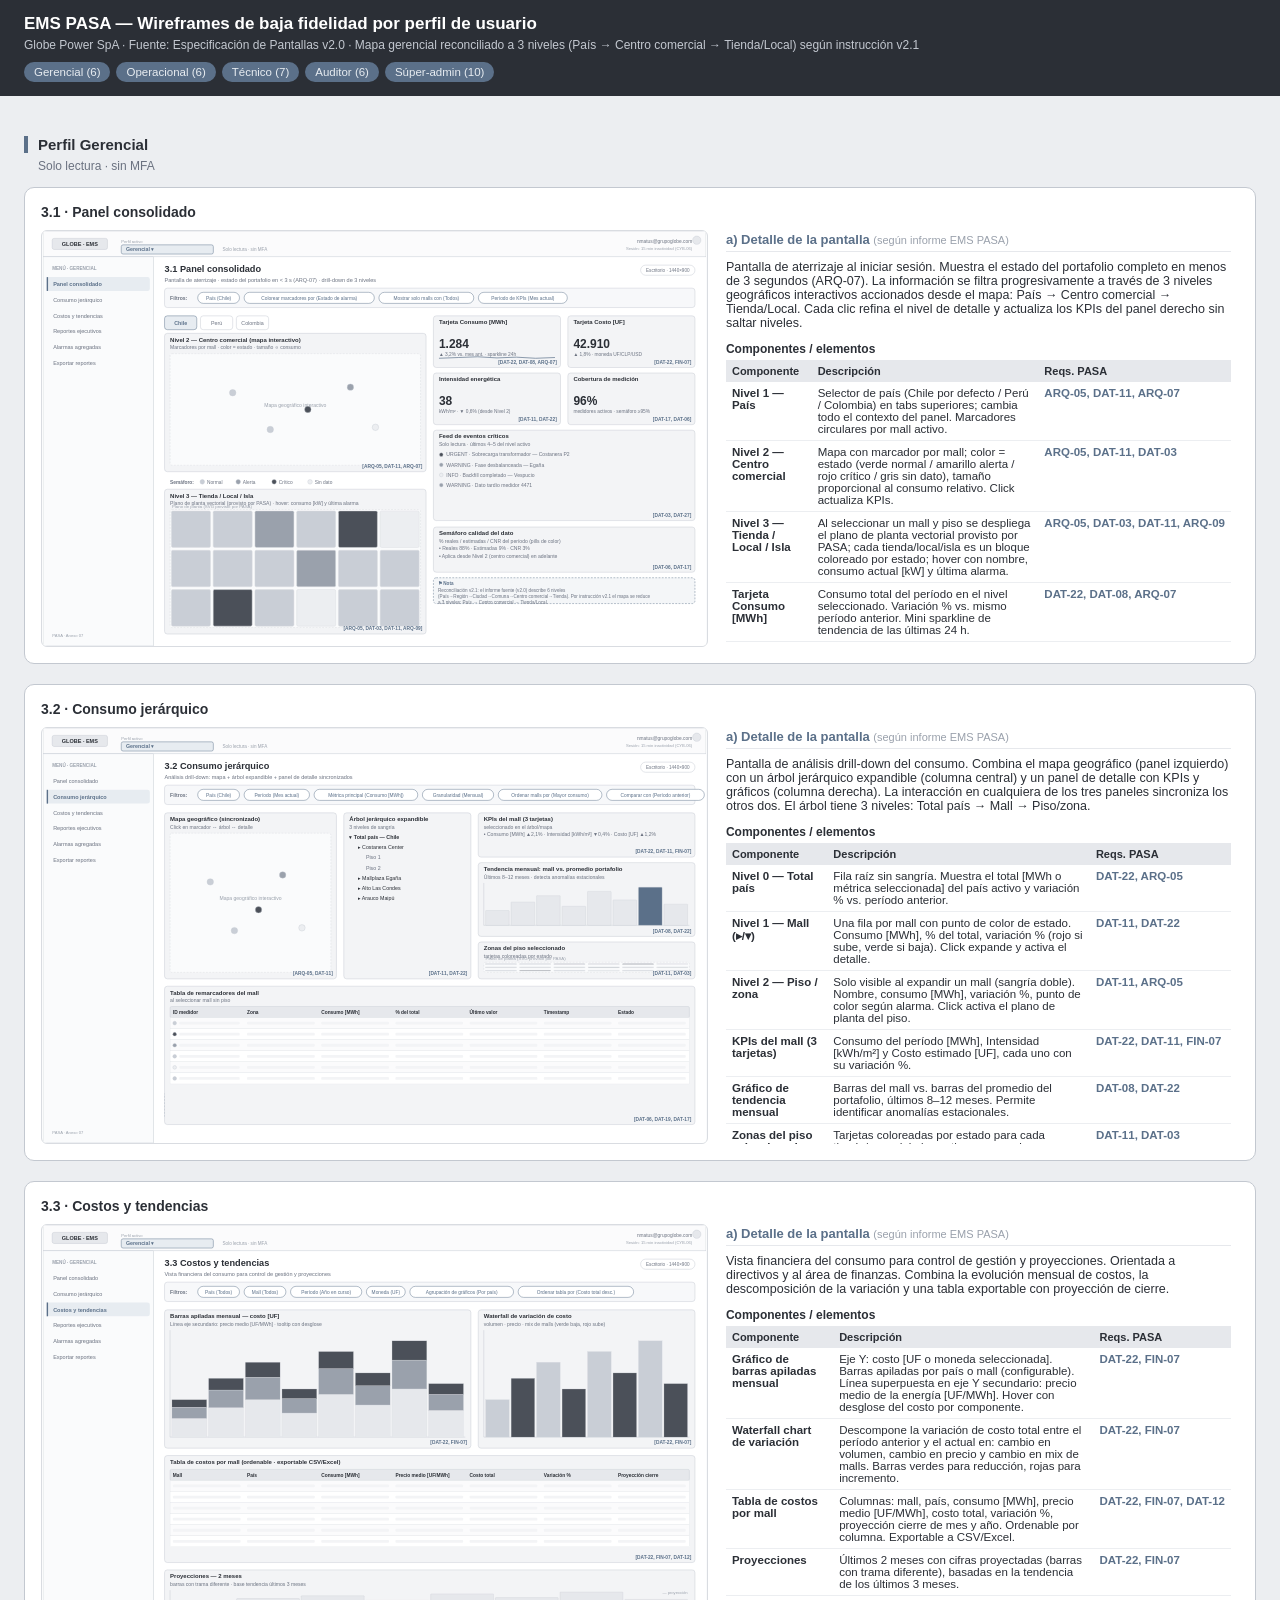
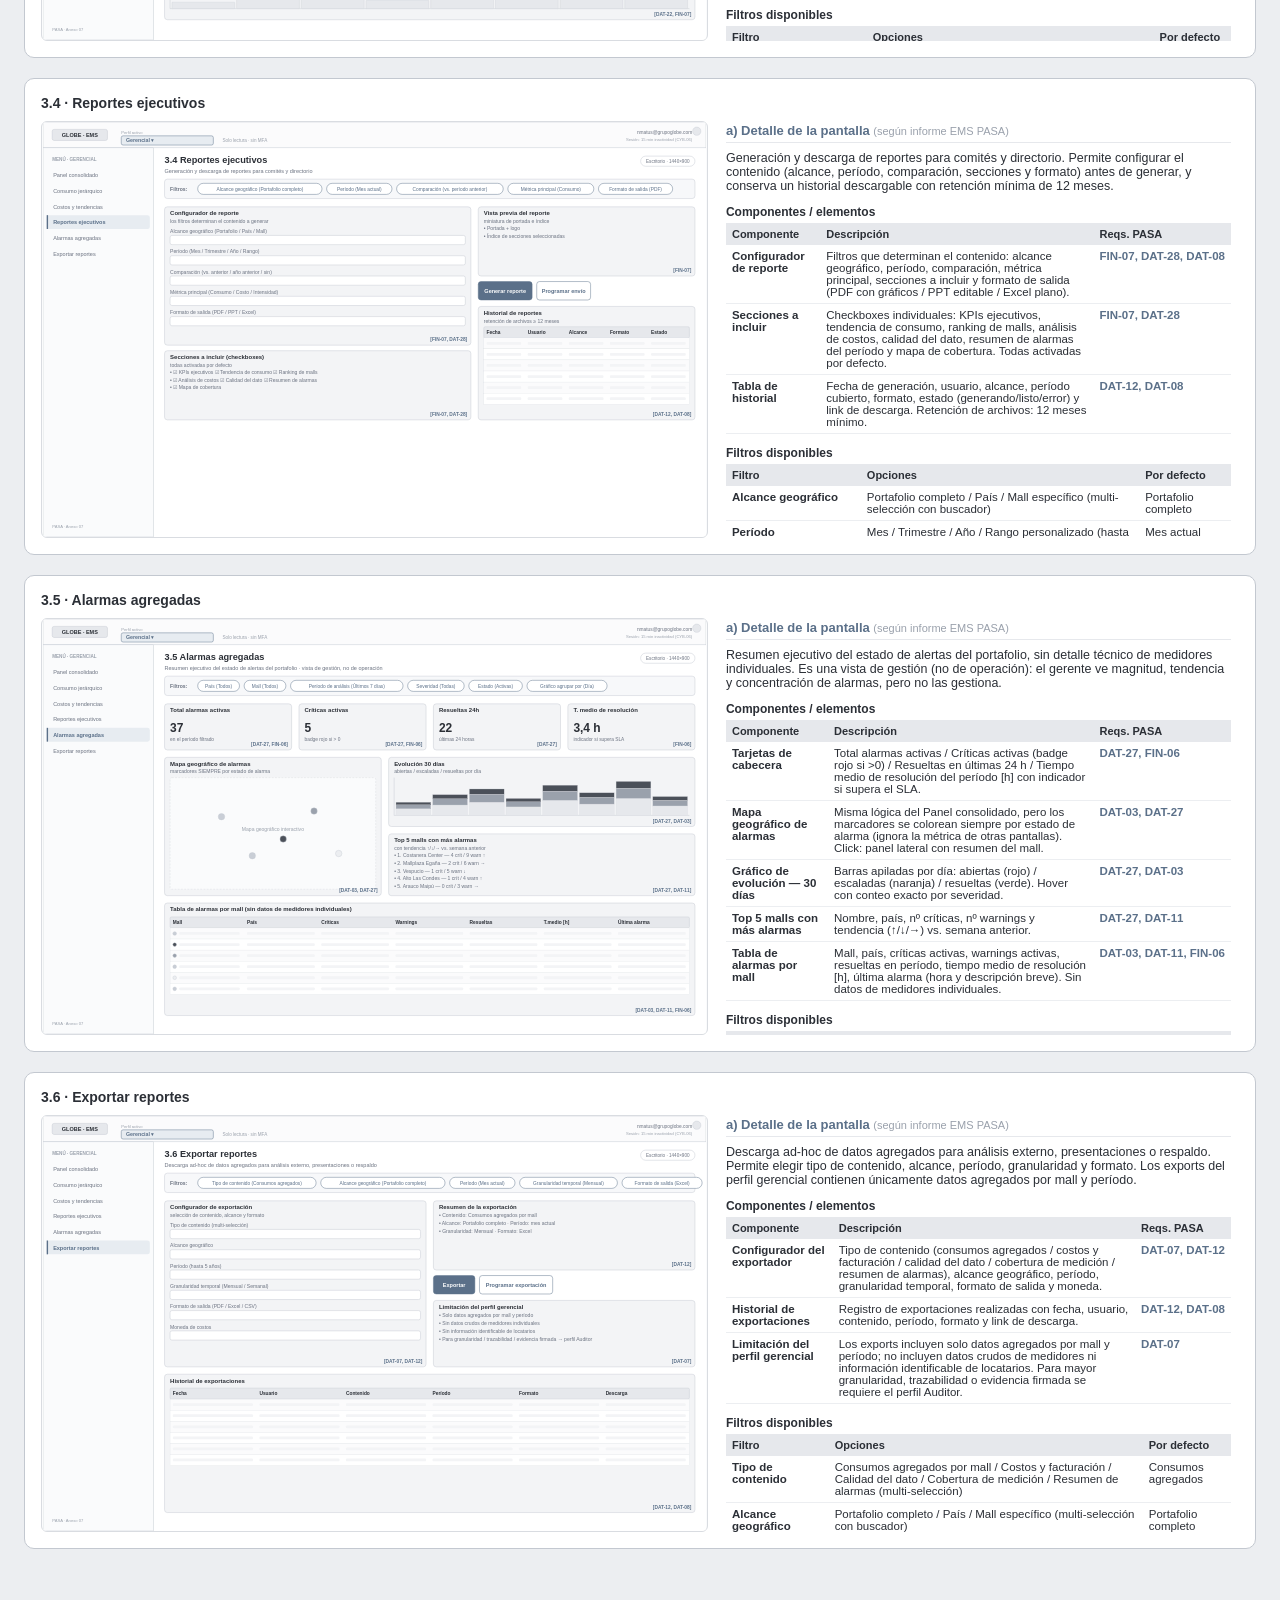
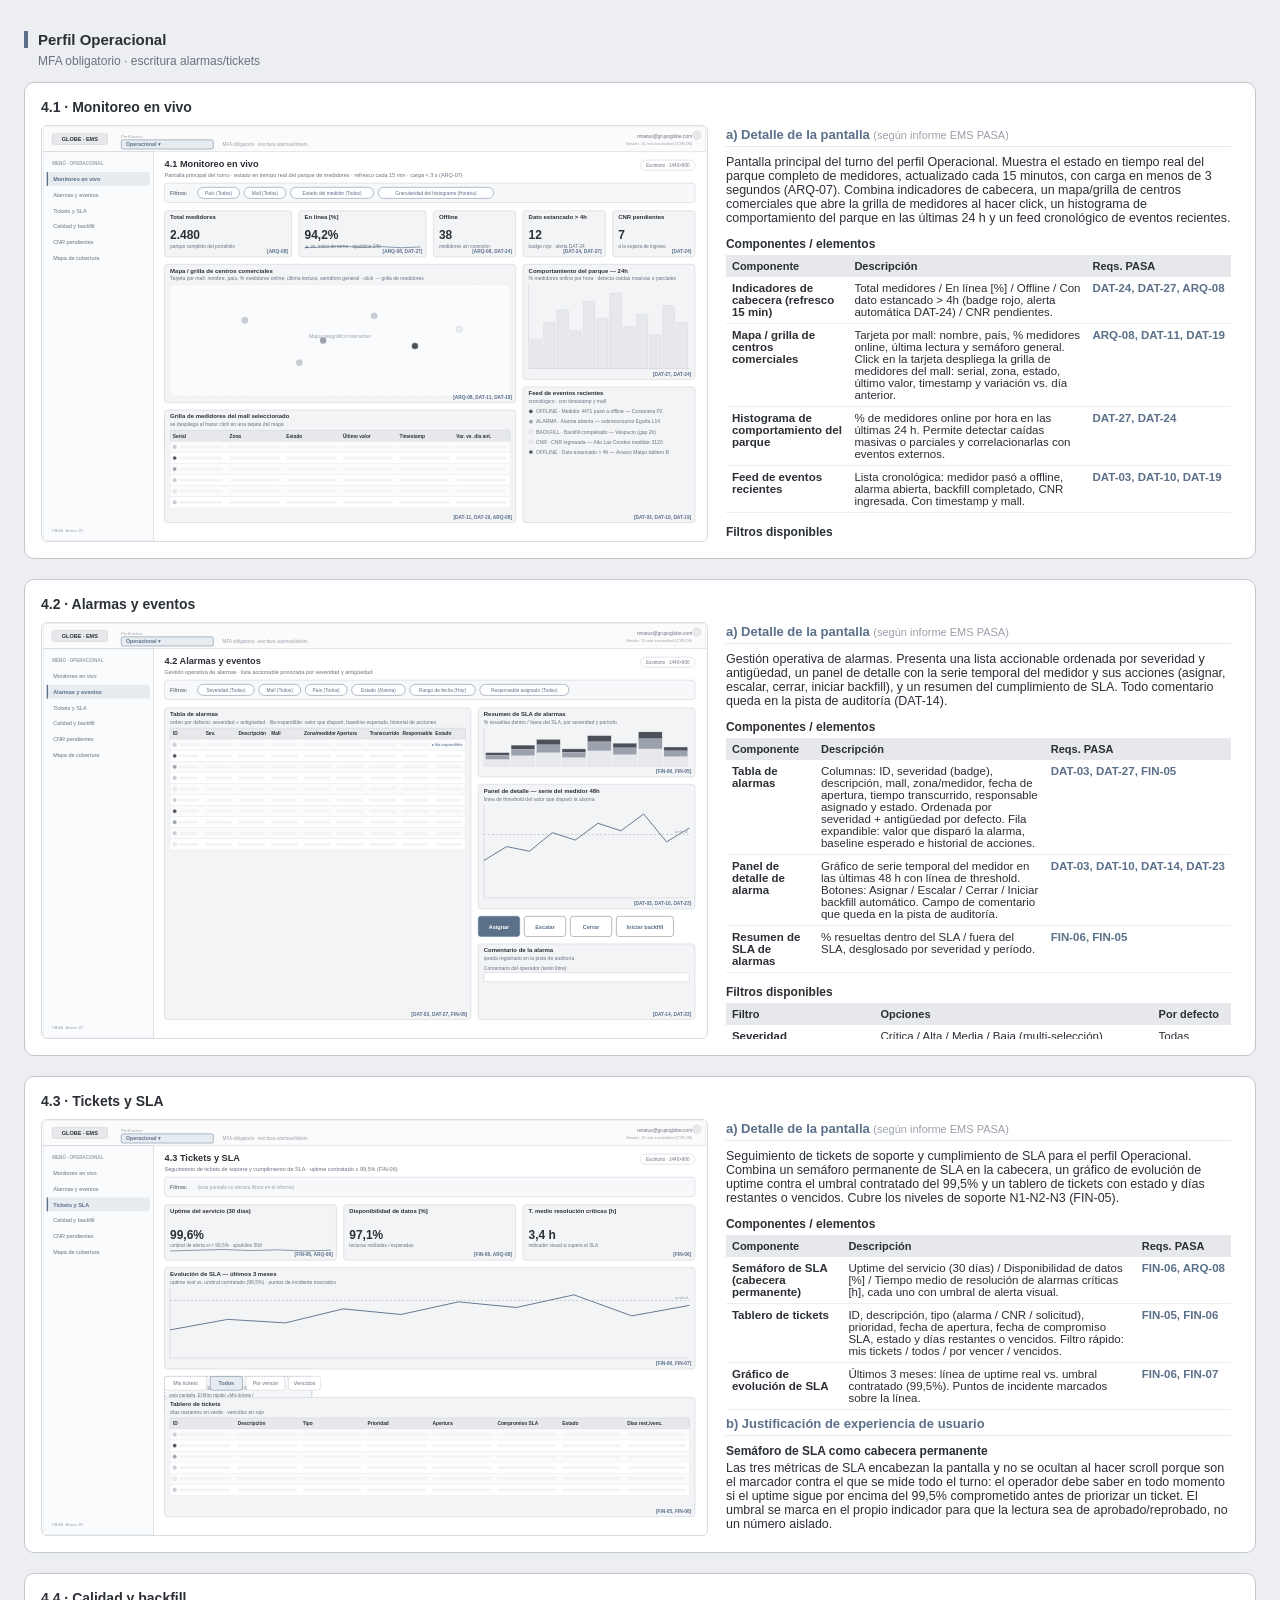
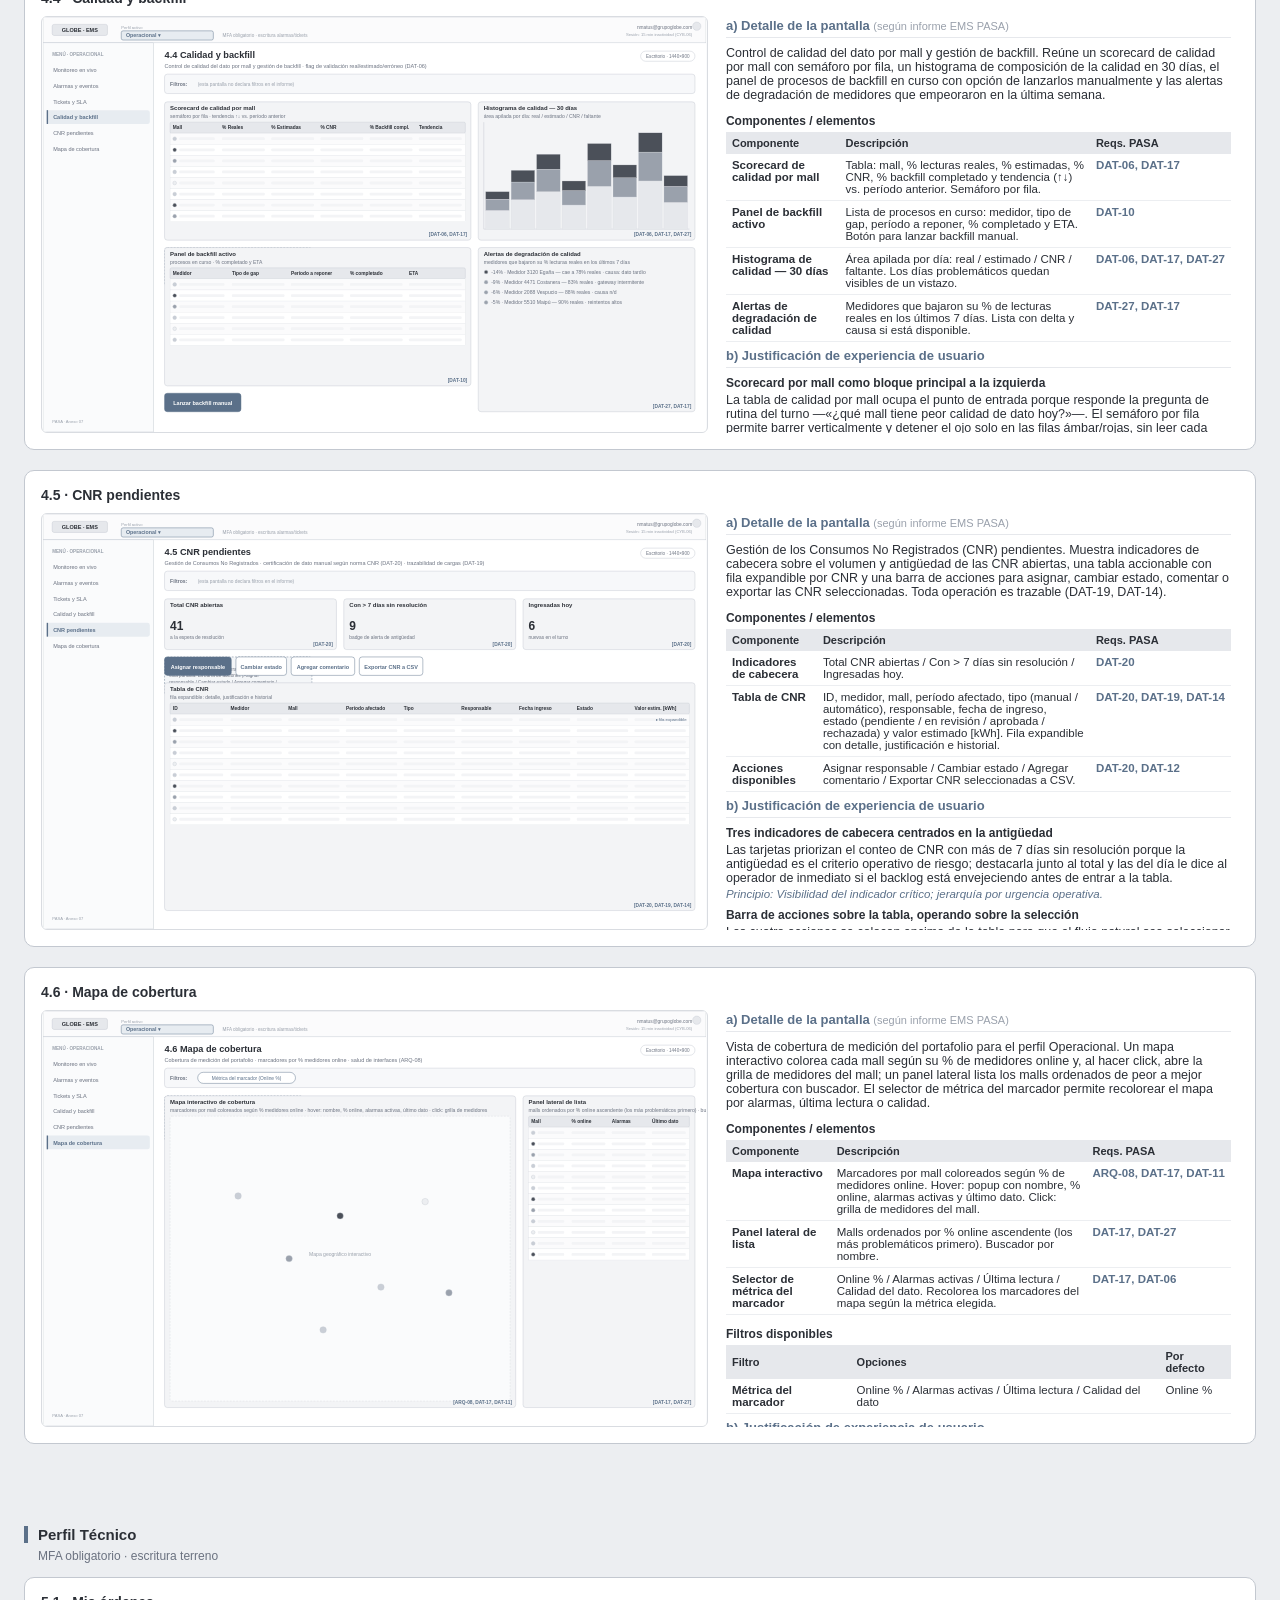
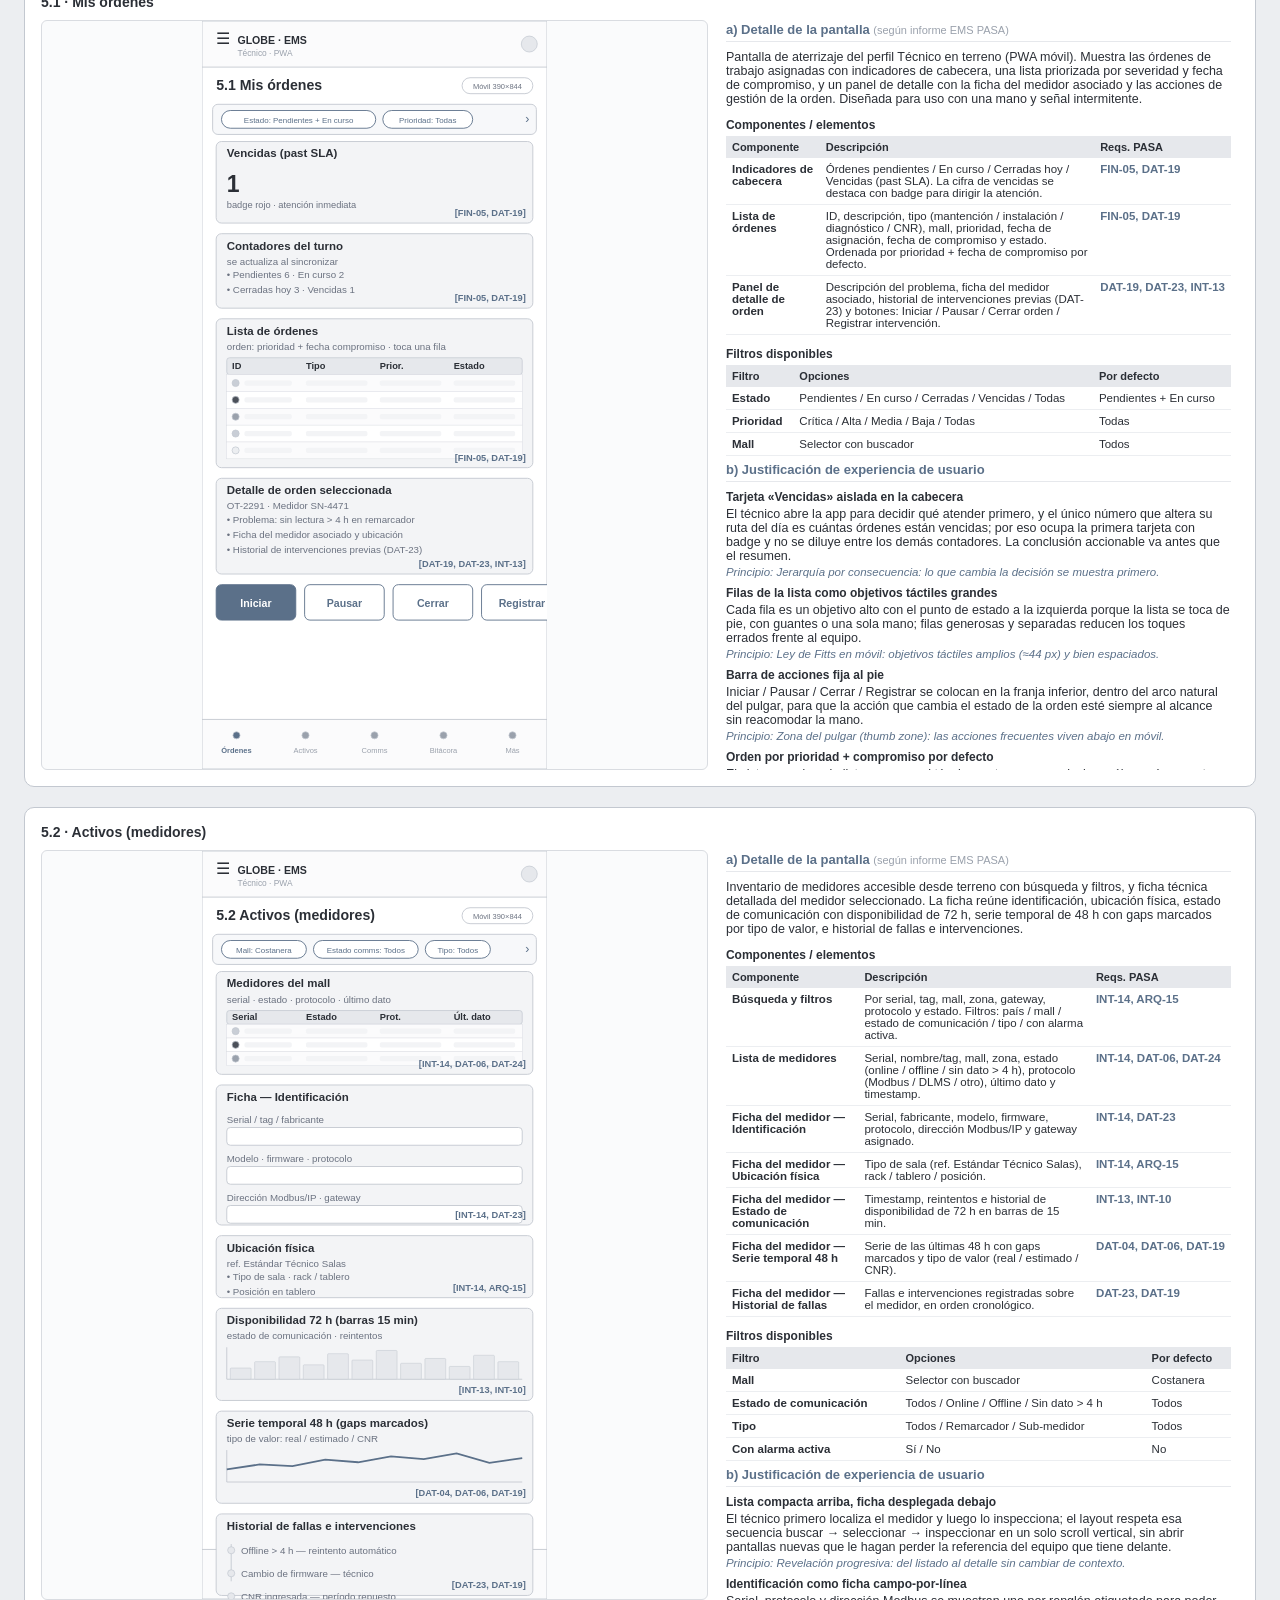
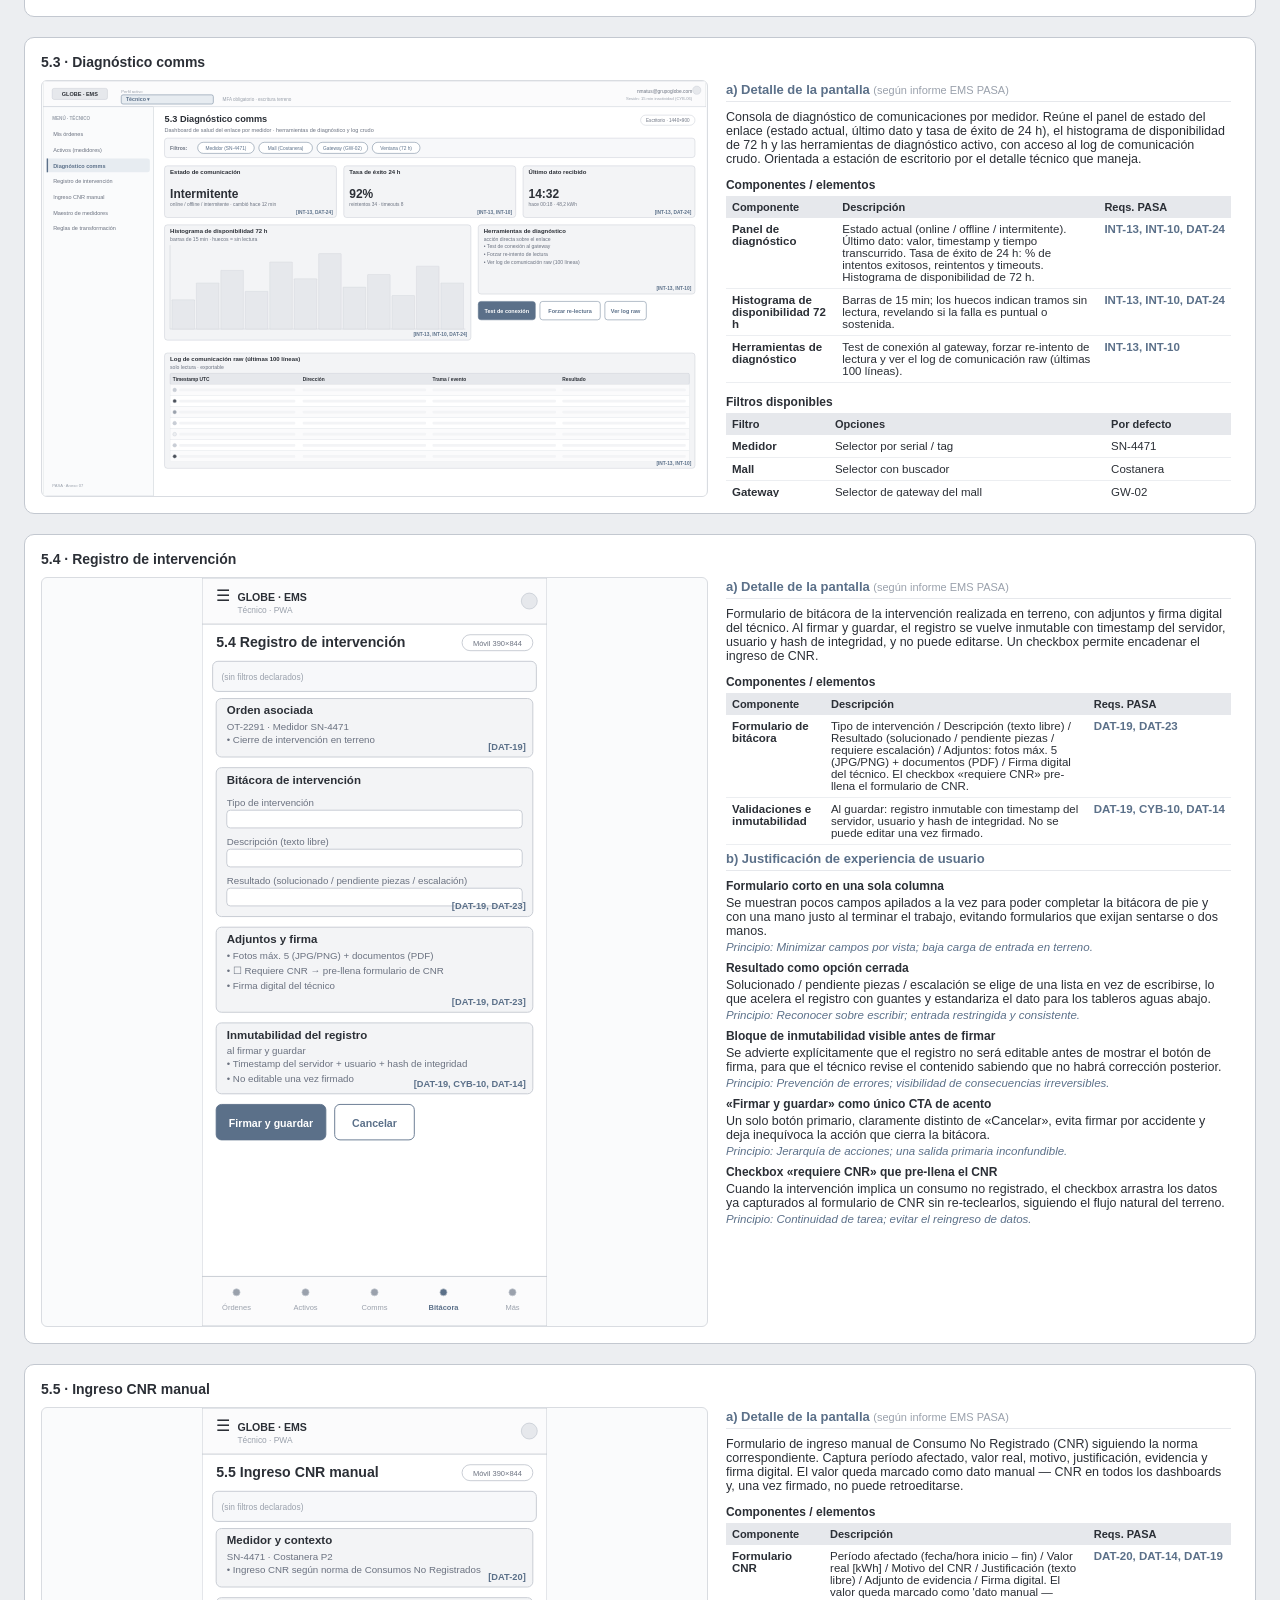
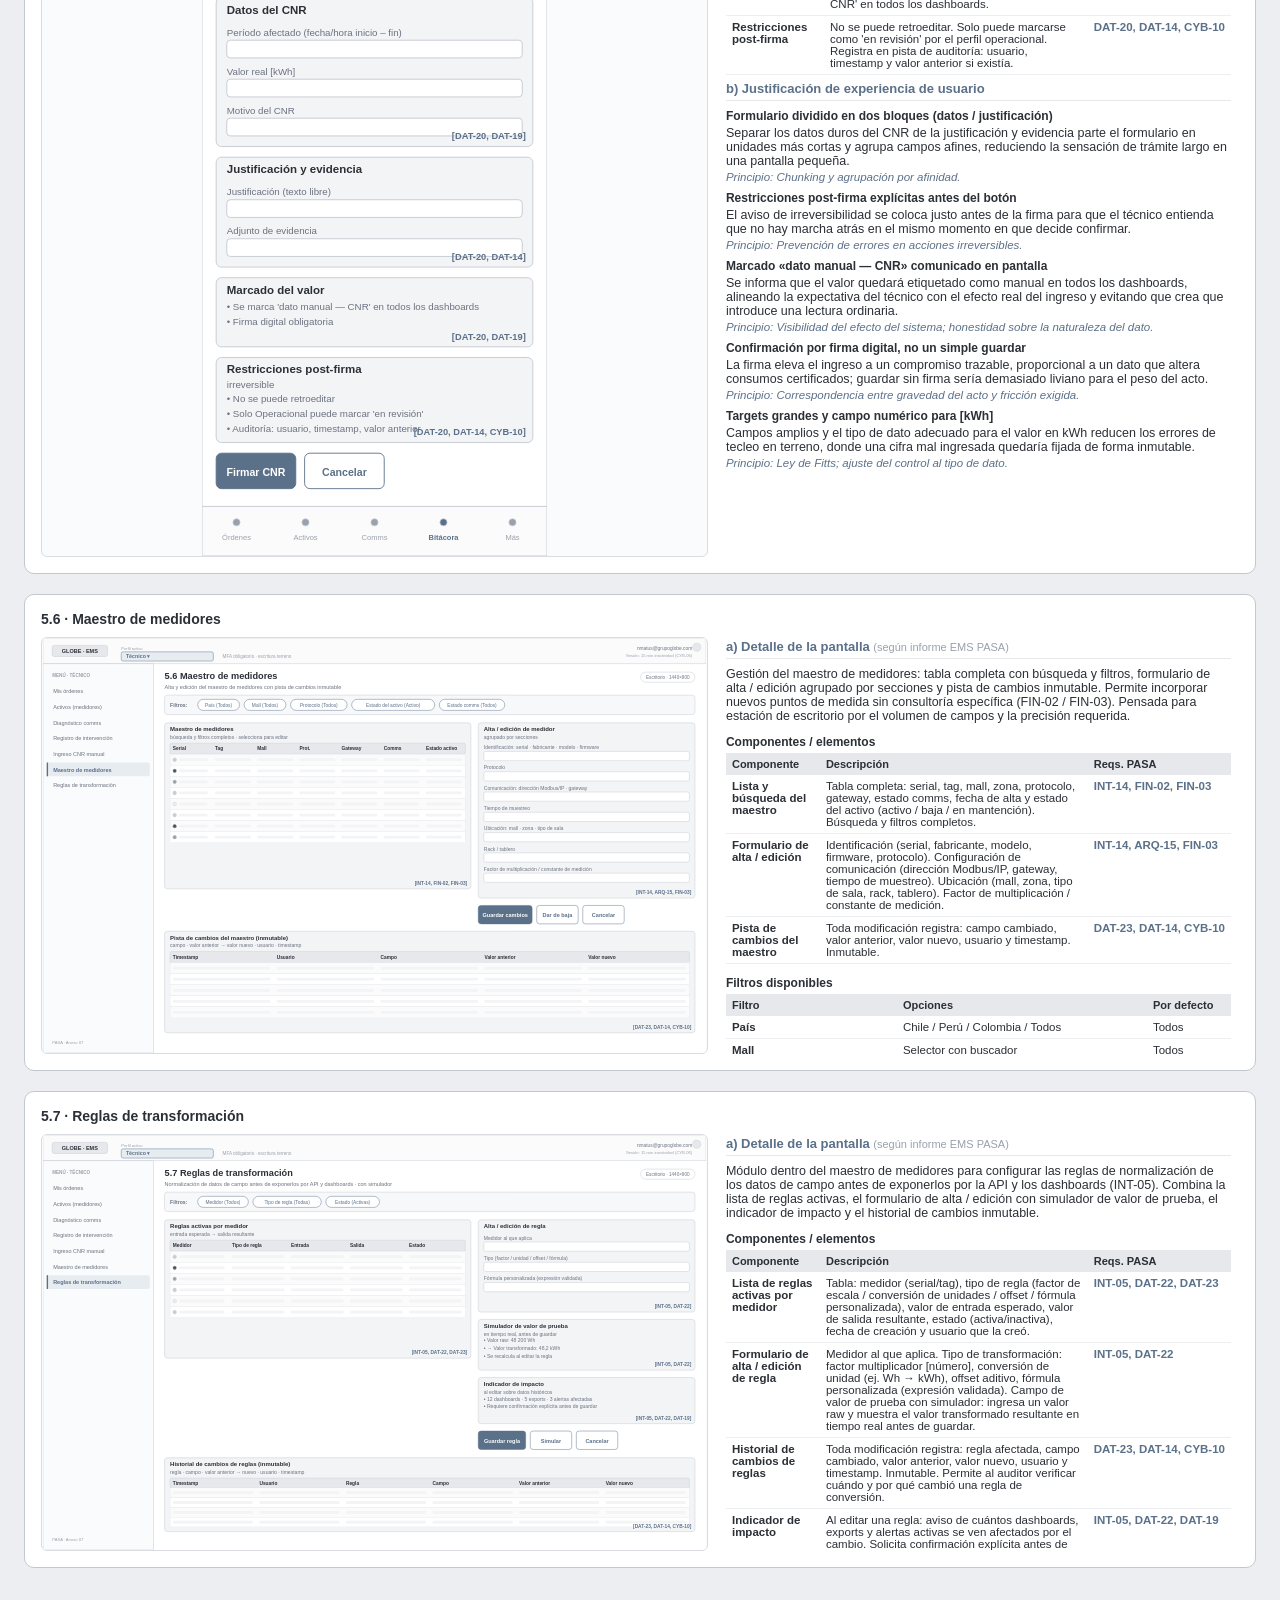
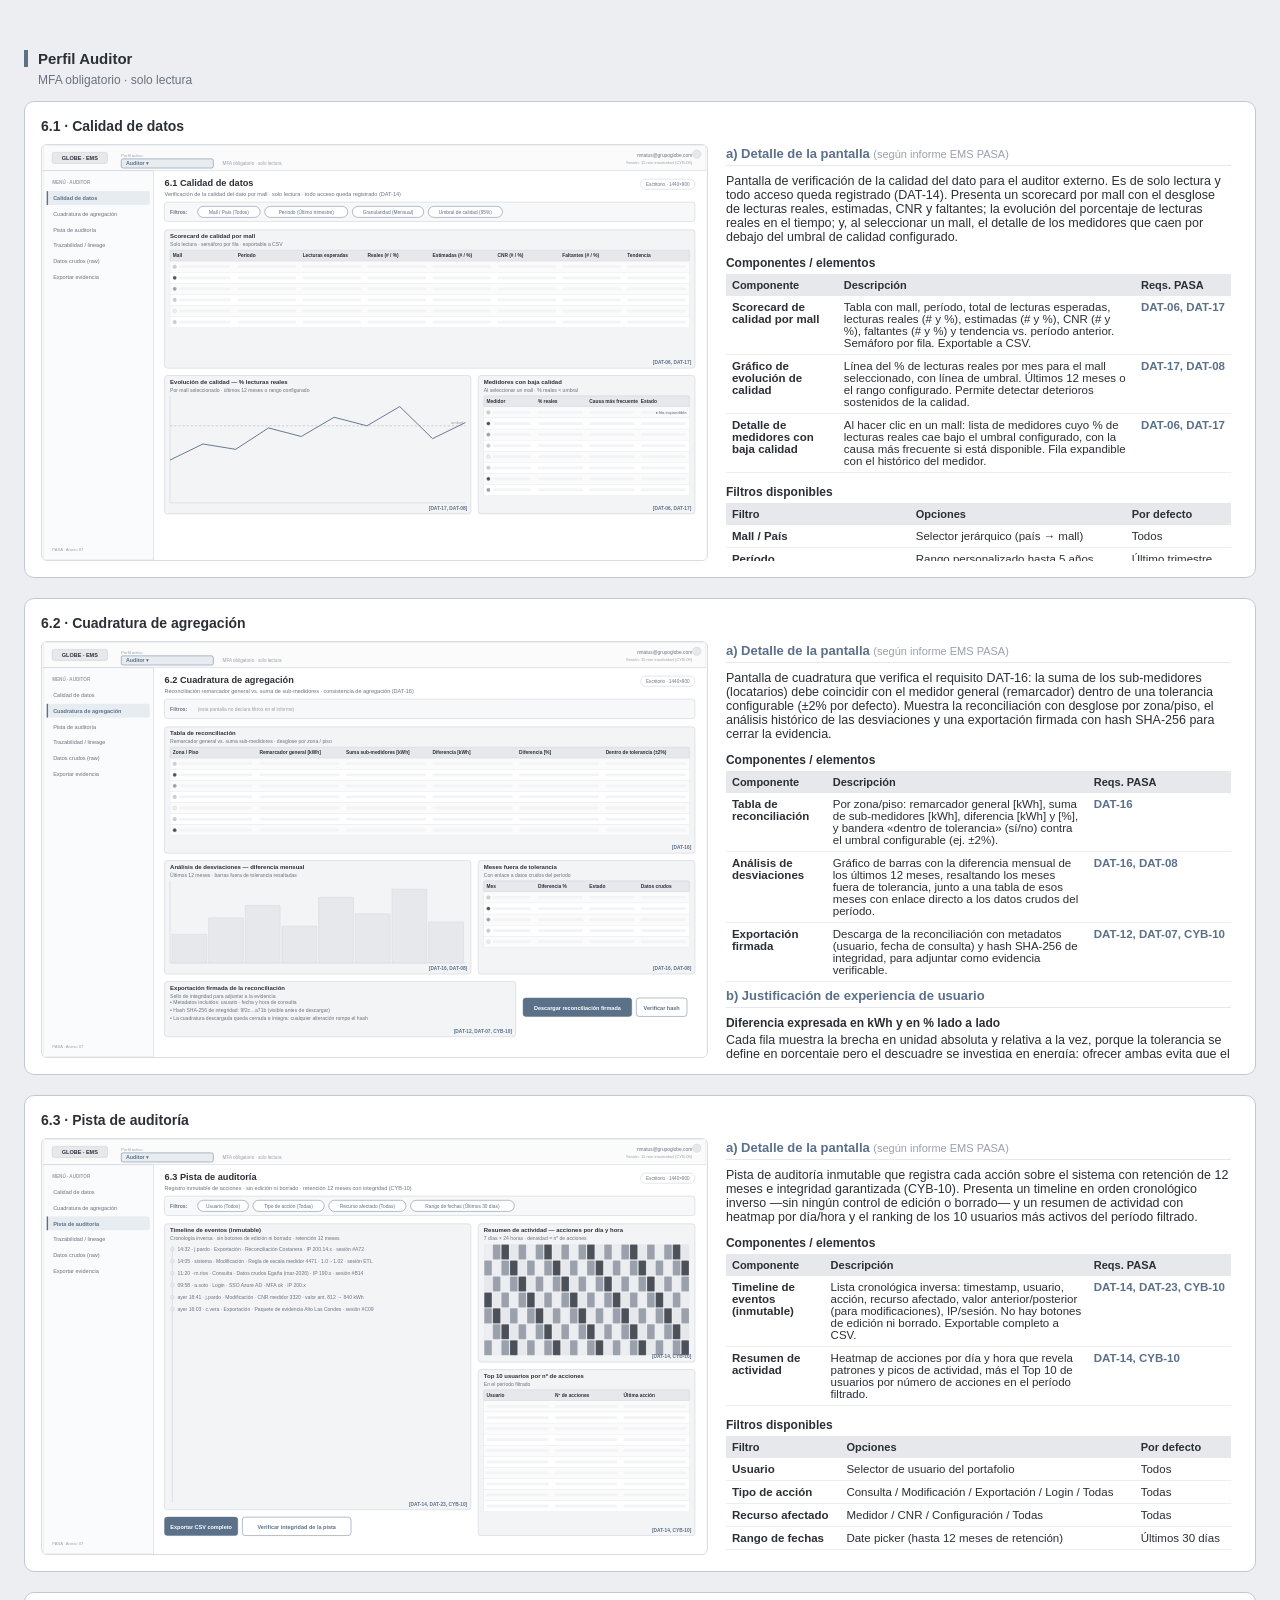
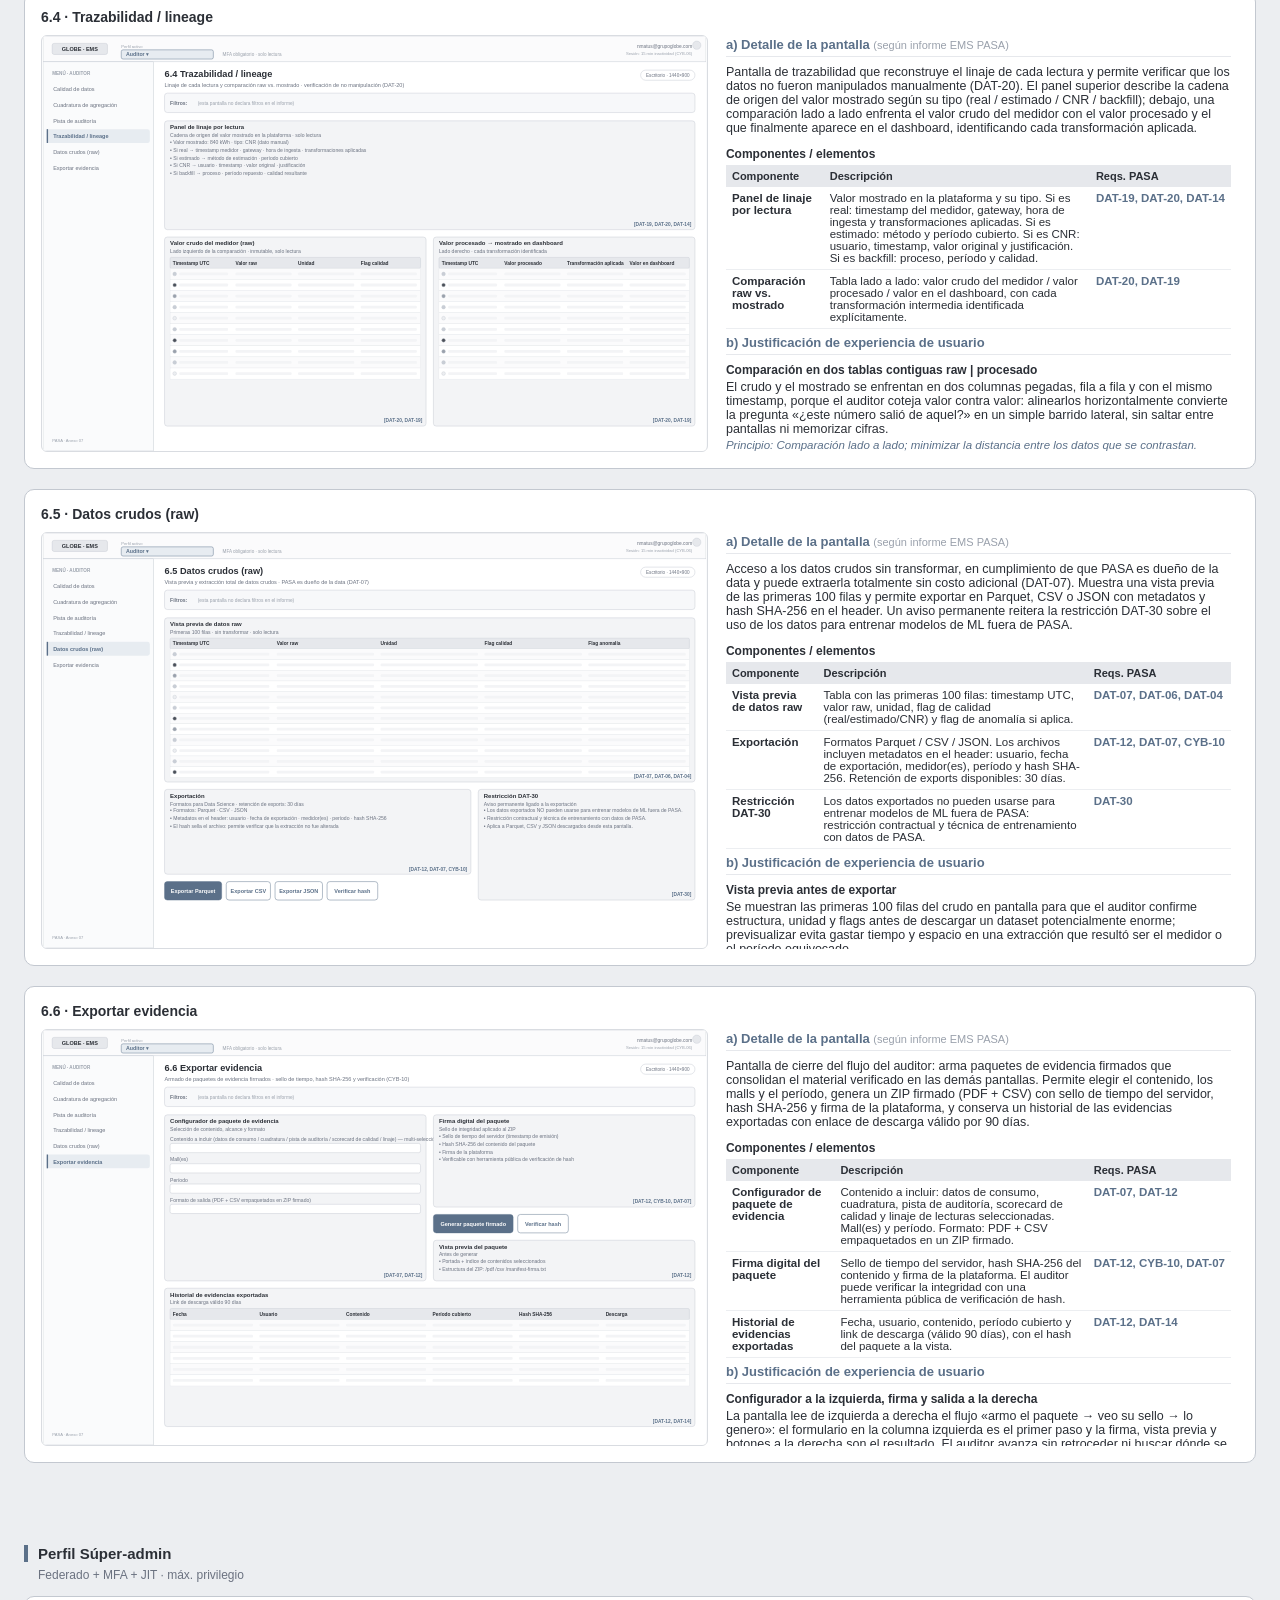
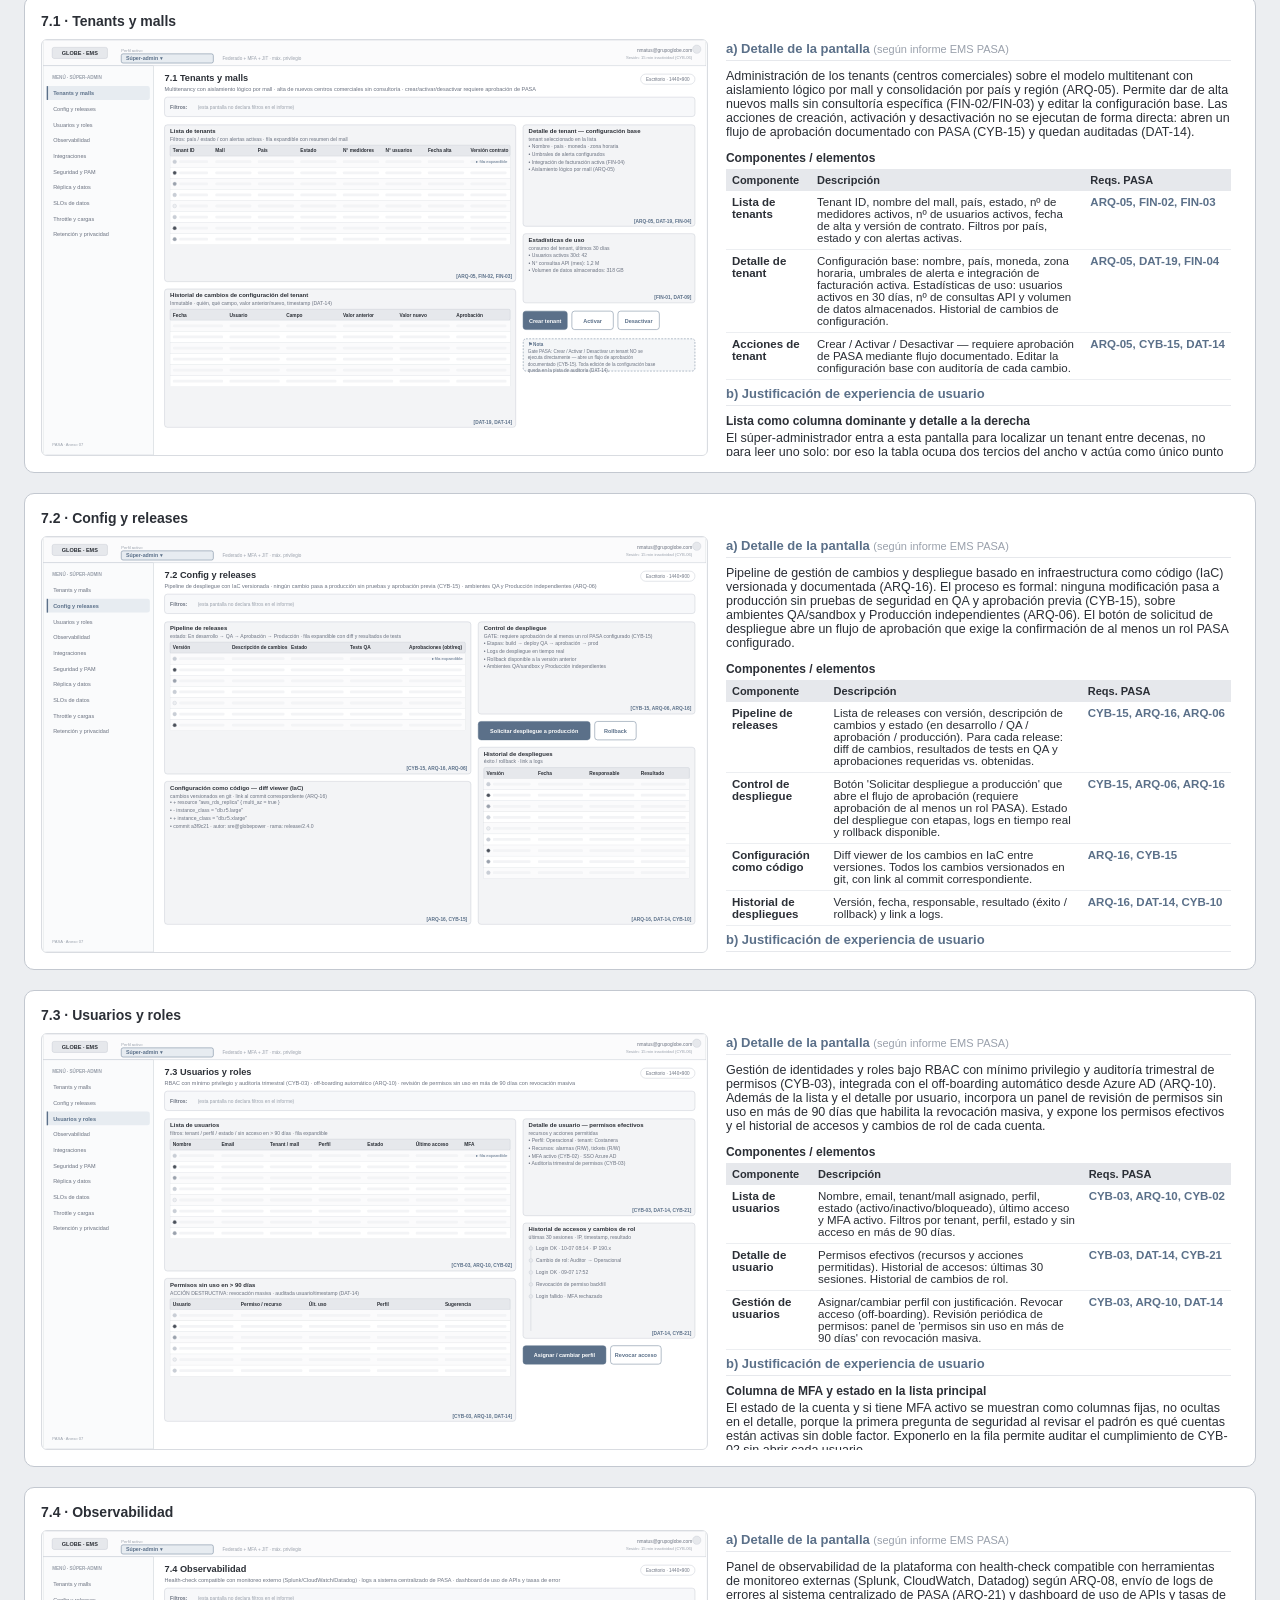
==== index.html @ 84a493b1 "EMS PASA wireframes low-fi — sitio estático inicial (35 pantallas, 5 perfiles)" ====
<!doctype html><html lang="es"><head><meta charset="utf-8">
<title>EMS PASA — Wireframes low-fi por perfil</title>
<style>
*{box-sizing:border-box}html,body{width:100%;max-width:none}body{margin:0;font-family:'Segoe UI',Arial,sans-serif;color:#2b2f36;background:#eceef1}
header.top{position:sticky;top:0;z-index:10;background:#2b2f36;color:#fff;padding:14px 24px}
header.top h1{margin:0;font-size:17px} header.top p{margin:4px 0 10px;font-size:12px;color:#c3c8d0}
nav.anchors{display:flex;flex-wrap:wrap;gap:6px}
nav.anchors a{font-size:11.5px;color:#e7ecf1;background:#5b7089;padding:4px 10px;border-radius:12px;text-decoration:none}
nav.anchors a:hover{background:#6d84a0}
.group{padding:22px 24px}.group h2{font-size:15px;border-left:4px solid #5b7089;padding-left:10px;margin:18px 0 6px;scroll-margin-top:104px}
.group .gmeta{font-size:12px;color:#6b7280;margin:0 0 14px 14px}
.row{display:grid;grid-template-columns:minmax(0,1.3fr) minmax(0,1fr);grid-template-rows:auto auto;column-gap:18px;background:#fff;border:1px solid #c3c8d0;border-radius:10px;padding:16px;margin-bottom:20px;scroll-margin-top:104px}
.rowtitle{grid-column:1 / -1;grid-row:1;margin:0 0 10px;font-size:14px;color:#2b2f36}
.wf{grid-column:1;grid-row:2;aspect-ratio:1440 / 900;max-height:calc(100vh - 150px);width:100%;display:flex;align-items:center;justify-content:center;background:#fafbfc;border:1px solid #d9dce1;border-radius:6px;overflow:hidden}
.wf.wf-mob{aspect-ratio:390 / 844}
.wf img{max-width:100%;max-height:100%;width:auto;height:auto;object-fit:contain}
.detail{grid-column:2;grid-row:2;align-self:start;font-size:12.5px;overflow-y:auto;overflow-x:hidden;min-height:0;max-height:calc(100vh - 150px);padding-right:8px}
.detail h4{margin:2px 0 8px;font-size:13px;color:#5b7089;border-bottom:1px solid #e6e8ec;padding-bottom:4px}
.detail .src{font-weight:normal;color:#9aa1ac;font-size:11px}
.detail p.desc{margin:0 0 10px}.detail p.lbl{font-weight:700;margin:12px 0 4px;font-size:12px}
.detail table{width:100%;border-collapse:collapse;margin-bottom:6px}
.detail th{background:#e6e8ec;text-align:left;padding:5px 6px;font-size:11px}
.detail td{border-bottom:1px solid #eceef1;padding:5px 6px;font-size:11.5px;vertical-align:top}
.detail td.req,.detail .req{color:#5b7089;font-weight:600;white-space:nowrap}
.detail .ux{margin:8px 0}.detail .uxc{font-weight:700;margin:0 0 2px;font-size:12px}
.detail .ux p{margin:0 0 3px}.detail .prin{color:#5b7089;font-style:italic;font-size:11.5px}
@media(max-width:860px){.row{grid-template-columns:1fr;grid-template-rows:auto auto auto}.rowtitle{grid-column:1}.wf{grid-column:1;grid-row:2;aspect-ratio:auto;max-height:56vh}.wf img{max-height:56vh}.detail{grid-column:1;grid-row:3;max-height:82vh}}
</style></head><body>
<header class="top"><h1>EMS PASA — Wireframes de baja fidelidad por perfil de usuario</h1>
<p>Globe Power SpA · Fuente: Especificación de Pantallas v2.0 · Mapa gerencial reconciliado a 3 niveles (País → Centro comercial → Tienda/Local) según instrucción v2.1</p>
<nav class="anchors">
<a href="#gerencial">Gerencial (6)</a>
<a href="#operacional">Operacional (6)</a>
<a href="#tecnico">Técnico (7)</a>
<a href="#auditor">Auditor (6)</a>
<a href="#super-admin">Súper-admin (10)</a>
</nav></header>
<section class="group" id="gerencial"><h2>Perfil Gerencial</h2>
<p class="gmeta">Solo lectura · sin MFA</p>
<div class="row" id="3.1-panel-consolidado"><h3 class="rowtitle">3.1 · Panel consolidado</h3><div class="wf"><img src="01-gerencial/3.1-panel-consolidado.svg" alt="Wireframe 3.1"></div>
<div class="detail">
<h4>a) Detalle de la pantalla <span class="src">(según informe EMS PASA)</span></h4>
<p class="desc">Pantalla de aterrizaje al iniciar sesión. Muestra el estado del portafolio completo en menos de 3 segundos (ARQ-07). La información se filtra progresivamente a través de 3 niveles geográficos interactivos accionados desde el mapa: País → Centro comercial → Tienda/Local. Cada clic refina el nivel de detalle y actualiza los KPIs del panel derecho sin saltar niveles.</p>
<p class="lbl">Componentes / elementos</p><table><thead><tr><th>Componente</th><th>Descripción</th><th>Reqs. PASA</th></tr></thead><tbody>
<tr><td><b>Nivel 1 — País</b></td><td>Selector de país (Chile por defecto / Perú / Colombia) en tabs superiores; cambia todo el contexto del panel. Marcadores circulares por mall activo.</td><td class="req">ARQ-05, DAT-11, ARQ-07</td></tr>
<tr><td><b>Nivel 2 — Centro comercial</b></td><td>Mapa con marcador por mall; color = estado (verde normal / amarillo alerta / rojo crítico / gris sin dato), tamaño proporcional al consumo relativo. Click actualiza KPIs.</td><td class="req">ARQ-05, DAT-11, DAT-03</td></tr>
<tr><td><b>Nivel 3 — Tienda / Local / Isla</b></td><td>Al seleccionar un mall y piso se despliega el plano de planta vectorial provisto por PASA; cada tienda/local/isla es un bloque coloreado por estado; hover con nombre, consumo actual [kW] y última alarma.</td><td class="req">ARQ-05, DAT-03, DAT-11, ARQ-09</td></tr>
<tr><td><b>Tarjeta Consumo [MWh]</b></td><td>Consumo total del período en el nivel seleccionado. Variación % vs. mismo período anterior. Mini sparkline de tendencia de las últimas 24 h.</td><td class="req">DAT-22, DAT-08, ARQ-07</td></tr>
<tr><td><b>Tarjeta Costo [UF]</b></td><td>Costo acumulado del período. Variación % vs. período anterior. Moneda seleccionable (UF/CLP/USD/PEN/COP) según país del nivel activo.</td><td class="req">DAT-22, FIN-07</td></tr>
<tr><td><b>Tarjeta Intensidad energética</b></td><td>Consumo / superficie arrendada [kWh/m²]. Variación % vs. período anterior. Aplica desde Nivel 2 (mall) en adelante.</td><td class="req">DAT-11, DAT-22</td></tr>
<tr><td><b>Tarjeta Cobertura de medición</b></td><td>% de medidores activos / total esperado. Semáforo: verde ≥95%, amarillo 85–95%, rojo &lt;85%.</td><td class="req">DAT-17, DAT-06</td></tr>
<tr><td><b>Feed de eventos críticos</b></td><td>Lista de los últimos 4–5 eventos del nivel activo: severidad (URGENT/WARNING/INFO), hora, descripción breve, zona afectada. Solo lectura en este perfil.</td><td class="req">DAT-03, DAT-27</td></tr>
<tr><td><b>Semáforo calidad del dato</b></td><td>% lecturas reales / estimadas / CNR del período activo, en pills de color. Aplica desde Nivel 2.</td><td class="req">DAT-06, DAT-17</td></tr>
<tr><td><b>Sistema de colores de estado</b></td><td>Consistente en todos los niveles y perfiles: verde = operación normal; amarillo = WARNING (sobreconsumo leve, calidad degradada, fase desbalanceada); rojo = alarma crítica (sobrecarga, medidor offline &gt;4 h); gris = sin dato.</td><td class="req">DAT-06, DAT-03, DAT-27</td></tr>
</tbody></table>
<p class="lbl">Filtros disponibles</p><table><thead><tr><th>Filtro</th><th>Opciones</th><th>Por defecto</th></tr></thead><tbody>
<tr><td><b>País (selector de tab)</b></td><td>Chile / Perú / Colombia</td><td>Chile</td></tr>
<tr><td><b>Colorear marcadores por</b></td><td>Estado de alarma / Consumo actual [kW] / Variación consumo % / Cobertura de medición %</td><td>Estado de alarma</td></tr>
<tr><td><b>Mostrar solo malls con</b></td><td>Todos / Alarma crítica activa / Alerta warning activa / Sin datos</td><td>Todos</td></tr>
<tr><td><b>Período de KPIs</b></td><td>Hoy / Mes actual / Trimestre / Últimos 12 meses / Rango personalizado</td><td>Mes actual</td></tr>
</tbody></table>
<h4>b) Justificación de experiencia de usuario</h4>
<div class="ux"><p class="uxc">Mapa como único punto de entrada (superior-izquierda)</p><p>El gerente abre esta pantalla para responder una sola pregunta: «¿dónde hay un problema en mi portafolio?». Por eso el mapa ocupa el cuadrante de mayor peso visual —arranque del recorrido de lectura en F— y no una columna lateral: la ubicación geográfica del riesgo es el primer dato que busca, y los marcadores de color le permiten localizar el mall crítico sin leer una sola cifra.</p>
<p class="prin">Principio: Patrón de lectura en F y jerarquía visual: lo urgente ocupa el punto de entrada.</p>
</div>
<div class="ux"><p class="uxc">Retícula 2×2 de tarjetas KPI a la derecha</p><p>Consumo, costo, intensidad y cobertura se agrupan pegadas entre sí a la derecha del mapa porque el gerente las lee como un solo bloque de «salud del portafolio», no una por una. Alinearlas a la grilla permite comparar sus variaciones % con un barrido vertical del ojo; dispersarlas obligaría a rastrearlas y rompería la lectura en 3 segundos exigida por ARQ-07.</p>
<p class="prin">Principio: Proximidad (Gestalt) y ley de proximidad para agrupar métricas afines.</p>
</div>
<div class="ux"><p class="uxc">Semáforo de color en lugar de texto de estado</p><p>El estado se codifica primero con color y forma y solo después con texto, porque este perfil escanea decenas de malls en segundos y el color se procesa de forma pre-atenta —más rápido que leer la palabra «crítico»—. Se añade letra y una leyenda fija para no depender únicamente del color y cumplir accesibilidad.</p>
<p class="prin">Principio: Codificación pre-atenta del color; regla de no-solo-color (accesibilidad).</p>
</div>
<div class="ux"><p class="uxc">Feed de eventos sin botones de acción</p><p>El feed se ubica debajo de las tarjetas, como información de contexto de segundo nivel, y se muestra en solo lectura: el gerente no gestiona alarmas —eso pertenece al perfil Operacional—, así que se omiten los botones para no ofrecer una acción que el rol no posee y evitar errores de expectativa.</p>
<p class="prin">Principio: Correspondencia entre rol y affordance; el diseño no promete lo que el permiso no permite.</p>
</div>
<div class="ux"><p class="uxc">Drill-down progresivo de 3 niveles</p><p>La navegación nunca salta niveles (País→Mall→Local): cada clic refina en el mismo lugar y conserva el panel de KPIs a la vista, de modo que el gerente no tiene que recordar dónde estaba. Reducir de 6 a 3 niveles acorta la ruta a la información que este perfil realmente consulta (portafolio y mall), sin obligarlo a atravesar región/ciudad/comuna.</p>
<p class="prin">Principio: Reconocer antes que recordar; minimizar la carga en memoria de trabajo.</p>
</div>
<div class="ux"><p class="uxc">Barra de filtros única y persistente</p><p>Los cuatro filtros globales viven en una sola barra sobre el contenido, mostrando su valor por defecto entre paréntesis, para que el gerente sepa exactamente qué está viendo sin abrir menús y para que el patrón sea idéntico en todas las pantallas del perfil.</p>
<p class="prin">Principio: Consistencia entre pantallas y visibilidad del estado del sistema.</p>
</div>
</div>
</div>
<div class="row" id="3.2-consumo-jerarquico"><h3 class="rowtitle">3.2 · Consumo jerárquico</h3><div class="wf"><img src="01-gerencial/3.2-consumo-jerarquico.svg" alt="Wireframe 3.2"></div>
<div class="detail">
<h4>a) Detalle de la pantalla <span class="src">(según informe EMS PASA)</span></h4>
<p class="desc">Pantalla de análisis drill-down del consumo. Combina el mapa geográfico (panel izquierdo) con un árbol jerárquico expandible (columna central) y un panel de detalle con KPIs y gráficos (columna derecha). La interacción en cualquiera de los tres paneles sincroniza los otros dos. El árbol tiene 3 niveles: Total país → Mall → Piso/zona.</p>
<p class="lbl">Componentes / elementos</p><table><thead><tr><th>Componente</th><th>Descripción</th><th>Reqs. PASA</th></tr></thead><tbody>
<tr><td><b>Nivel 0 — Total país</b></td><td>Fila raíz sin sangría. Muestra el total [MWh o métrica seleccionada] del país activo y variación % vs. período anterior.</td><td class="req">DAT-22, ARQ-05</td></tr>
<tr><td><b>Nivel 1 — Mall (▸/▾)</b></td><td>Una fila por mall con punto de color de estado. Consumo [MWh], % del total, variación % (rojo si sube, verde si baja). Click expande y activa el detalle.</td><td class="req">DAT-11, DAT-22</td></tr>
<tr><td><b>Nivel 2 — Piso / zona</b></td><td>Solo visible al expandir un mall (sangría doble). Nombre, consumo [MWh], variación %, punto de color según alarma. Click activa el plano de planta del piso.</td><td class="req">DAT-11, ARQ-05</td></tr>
<tr><td><b>KPIs del mall (3 tarjetas)</b></td><td>Consumo del período [MWh], Intensidad [kWh/m²] y Costo estimado [UF], cada uno con su variación %.</td><td class="req">DAT-22, DAT-11, FIN-07</td></tr>
<tr><td><b>Gráfico de tendencia mensual</b></td><td>Barras del mall vs. barras del promedio del portafolio, últimos 8–12 meses. Permite identificar anomalías estacionales.</td><td class="req">DAT-08, DAT-22</td></tr>
<tr><td><b>Zonas del piso seleccionado</b></td><td>Tarjetas coloreadas por estado para cada tienda/zona del piso activo, con nombre y consumo [MWh]. Coherente con el Nivel 3 del Panel consolidado.</td><td class="req">DAT-11, DAT-03</td></tr>
<tr><td><b>Tabla de remarcadores</b></td><td>Al seleccionar el mall (sin piso): ID medidor, zona, consumo [MWh], % del total, último valor, timestamp y estado (activo/offline/CNR/estimado).</td><td class="req">DAT-06, DAT-19, DAT-17</td></tr>
</tbody></table>
<p class="lbl">Filtros disponibles</p><table><thead><tr><th>Filtro</th><th>Opciones</th><th>Por defecto</th></tr></thead><tbody>
<tr><td><b>País</b></td><td>Chile / Perú / Colombia / Todos (multi-selección)</td><td>Chile</td></tr>
<tr><td><b>Período</b></td><td>Mes actual / Trimestre / Año en curso / Últimos 12 meses / Rango personalizado (hasta 5 años)</td><td>Mes actual</td></tr>
<tr><td><b>Métrica principal</b></td><td>Consumo [MWh] / Costo [UF o moneda] / Intensidad [kWh/m²] / Demanda máxima [kW]</td><td>Consumo [MWh]</td></tr>
<tr><td><b>Granularidad temporal</b></td><td>Mensual / Semanal</td><td>Mensual</td></tr>
<tr><td><b>Ordenar malls por</b></td><td>Mayor consumo / Mayor costo / Mayor variación % / Nombre A-Z</td><td>Mayor consumo</td></tr>
<tr><td><b>Mostrar solo malls con</b></td><td>Todos / Alarma crítica / Variación &gt; X% / Sin datos completos</td><td>Todos</td></tr>
<tr><td><b>Comparar con</b></td><td>Período anterior / Mismo período año anterior / Promedio del portafolio</td><td>Período anterior</td></tr>
<tr><td><b>Moneda de costos</b></td><td>UF / CLP / USD / PEN / COP</td><td>UF</td></tr>
</tbody></table>
<h4>b) Justificación de experiencia de usuario</h4>
<div class="ux"><p class="uxc">Tres paneles sincronizados en una vista</p><p>Mapa, árbol y detalle conviven sin pestañas ni modales porque el gerente compara «dónde» (mapa), «cuánto» (árbol) y «por qué» (detalle) en un mismo golpe de vista. Sincronizar los tres al hacer un solo clic elimina la coordinación manual y evita que pierda el hilo del análisis.</p>
<p class="prin">Principio: Múltiples vistas coordinadas; reducir el costo de interacción.</p>
</div>
<div class="ux"><p class="uxc">Árbol expandible en vez de navegación página-a-página</p><p>El árbol se expande in situ (▸/▾) y solo el mall pulsado abre sus pisos; los demás no se mueven. Así el gerente mantiene visible el contexto del portafolio completo mientras profundiza, en lugar de abrir una pantalla nueva y perder la referencia de dónde estaba en la jerarquía.</p>
<p class="prin">Principio: Preservar el contexto; revelación progresiva (progressive disclosure).</p>
</div>
<div class="ux"><p class="uxc">Resaltado en azul-acento de la fila activa</p><p>El único color saturado de la pantalla es el acento sobre la fila seleccionada, que ata visualmente el árbol con lo que muestran el mapa y el detalle. Al reservar el acento para «lo que estás mirando ahora», el resto queda en gris y la atención no se dispersa.</p>
<p class="prin">Principio: Un único foco de atención; economía del color.</p>
</div>
<div class="ux"><p class="uxc">Barra de comparación como filtro, no como gráfico aparte</p><p>«Comparar con» (período anterior / año anterior / promedio del portafolio) es un filtro y no una vista separada porque el gerente casi siempre lee una cifra contra su referencia; incorporarlo al mismo panel evita duplicar pantallas y mantiene la variación % siempre en contexto.</p>
<p class="prin">Principio: Comparación en contexto; consistencia con el resto del perfil.</p>
</div>
<div class="ux"><p class="uxc">Tabla de remarcadores al pie</p><p>El detalle a nivel medidor se coloca al final, en ancho completo y solo cuando se selecciona un mall sin piso: es el dato más granular y el menos frecuente para un gerente, así que ocupa la zona de menor prioridad de lectura pero queda disponible sin cambiar de pantalla.</p>
<p class="prin">Principio: Jerarquía por frecuencia de consulta; lo granular al final del recorrido.</p>
</div>
</div>
</div>
<div class="row" id="3.3-costos-tendencias"><h3 class="rowtitle">3.3 · Costos y tendencias</h3><div class="wf"><img src="01-gerencial/3.3-costos-tendencias.svg" alt="Wireframe 3.3"></div>
<div class="detail">
<h4>a) Detalle de la pantalla <span class="src">(según informe EMS PASA)</span></h4>
<p class="desc">Vista financiera del consumo para control de gestión y proyecciones. Orientada a directivos y al área de finanzas. Combina la evolución mensual de costos, la descomposición de la variación y una tabla exportable con proyección de cierre.</p>
<p class="lbl">Componentes / elementos</p><table><thead><tr><th>Componente</th><th>Descripción</th><th>Reqs. PASA</th></tr></thead><tbody>
<tr><td><b>Gráfico de barras apiladas mensual</b></td><td>Eje Y: costo [UF o moneda seleccionada]. Barras apiladas por país o mall (configurable). Línea superpuesta en eje Y secundario: precio medio de la energía [UF/MWh]. Hover con desglose del costo por componente.</td><td class="req">DAT-22, FIN-07</td></tr>
<tr><td><b>Waterfall chart de variación</b></td><td>Descompone la variación de costo total entre el período anterior y el actual en: cambio en volumen, cambio en precio y cambio en mix de malls. Barras verdes para reducción, rojas para incremento.</td><td class="req">DAT-22, FIN-07</td></tr>
<tr><td><b>Tabla de costos por mall</b></td><td>Columnas: mall, país, consumo [MWh], precio medio [UF/MWh], costo total, variación %, proyección cierre de mes y año. Ordenable por columna. Exportable a CSV/Excel.</td><td class="req">DAT-22, FIN-07, DAT-12</td></tr>
<tr><td><b>Proyecciones</b></td><td>Últimos 2 meses con cifras proyectadas (barras con trama diferente), basadas en la tendencia de los últimos 3 meses.</td><td class="req">DAT-22, FIN-07</td></tr>
</tbody></table>
<p class="lbl">Filtros disponibles</p><table><thead><tr><th>Filtro</th><th>Opciones</th><th>Por defecto</th></tr></thead><tbody>
<tr><td><b>País</b></td><td>Chile / Perú / Colombia / Todos</td><td>Todos</td></tr>
<tr><td><b>Mall</b></td><td>Multi-selección con buscador</td><td>Todos</td></tr>
<tr><td><b>Período</b></td><td>Mes actual / Trimestre / Año en curso / Últimos 12 meses / Rango personalizado</td><td>Año en curso</td></tr>
<tr><td><b>Moneda</b></td><td>UF / CLP / USD / PEN / COP (conversión al tipo de cambio del último día disponible)</td><td>UF</td></tr>
<tr><td><b>Agrupación de gráficos</b></td><td>Por país / Por mall / Por tipología de mall</td><td>Por país</td></tr>
<tr><td><b>Ordenar tabla por</b></td><td>Cualquier columna (asc/desc)</td><td>Costo total desc.</td></tr>
<tr><td><b>Mostrar solo malls con variación</b></td><td>Todos / &gt;5% / &gt;10% / &gt;20% (campo numérico)</td><td>Todos</td></tr>
</tbody></table>
<h4>b) Justificación de experiencia de usuario</h4>
<div class="ux"><p class="uxc">Barras apiladas como pieza principal a la izquierda</p><p>La evolución mensual del costo es lo que el área de control de gestión revisa primero, así que ocupa el mayor bloque y el punto de entrada de lectura. Apilar por país/mall en una sola barra por mes permite ver a la vez el total y su composición sin cambiar de gráfico.</p>
<p class="prin">Principio: Jerarquía visual por frecuencia de uso; densidad informativa controlada.</p>
</div>
<div class="ux"><p class="uxc">Waterfall junto a las barras, no en otra pestaña</p><p>El waterfall responde la pregunta que surge inmediatamente al ver subir el costo: «¿fue volumen, precio o mix?». Colocarlo al lado —no en otra pantalla— permite leer el «cuánto» y el «por qué» en el mismo movimiento ocular, respetando el sentido de lectura izquierda→derecha.</p>
<p class="prin">Principio: Proximidad causa-efecto; patrón de lectura en Z.</p>
</div>
<div class="ux"><p class="uxc">Verde/rojo con dirección explícita en el waterfall</p><p>En finanzas el color por sí solo es ambiguo (¿rojo es malo o es gasto?), por eso cada barra lleva además el signo de la variación; el color acelera el escaneo pero el texto elimina la interpretación errónea de un ahorro como sobrecosto.</p>
<p class="prin">Principio: Redundancia de codificación; prevención de error de interpretación.</p>
</div>
<div class="ux"><p class="uxc">Tabla exportable al pie, en ancho completo</p><p>La tabla es el artefacto que finanzas se lleva a su propio análisis, por eso está al final (cierre del recorrido), abarca todo el ancho para mostrar todas las columnas sin scroll horizontal, y expone el CSV/Excel donde se espera terminar la tarea.</p>
<p class="prin">Principio: Coincidencia con el flujo de trabajo real del usuario; visibilidad de la acción de salida.</p>
</div>
<div class="ux"><p class="uxc">Proyección diferenciada por trama, no por color nuevo</p><p>Las columnas proyectadas usan una trama distinta en vez de un color adicional para no introducir una cuarta categoría cromática que compita con el semáforo; el gerente distingue «dato real» de «estimación» por textura, manteniendo la paleta sobria.</p>
<p class="prin">Principio: Distinción por forma antes que por color; economía de la paleta.</p>
</div>
</div>
</div>
<div class="row" id="3.4-reportes-ejecutivos"><h3 class="rowtitle">3.4 · Reportes ejecutivos</h3><div class="wf"><img src="01-gerencial/3.4-reportes-ejecutivos.svg" alt="Wireframe 3.4"></div>
<div class="detail">
<h4>a) Detalle de la pantalla <span class="src">(según informe EMS PASA)</span></h4>
<p class="desc">Generación y descarga de reportes para comités y directorio. Permite configurar el contenido (alcance, período, comparación, secciones y formato) antes de generar, y conserva un historial descargable con retención mínima de 12 meses.</p>
<p class="lbl">Componentes / elementos</p><table><thead><tr><th>Componente</th><th>Descripción</th><th>Reqs. PASA</th></tr></thead><tbody>
<tr><td><b>Configurador de reporte</b></td><td>Filtros que determinan el contenido: alcance geográfico, período, comparación, métrica principal, secciones a incluir y formato de salida (PDF con gráficos / PPT editable / Excel plano).</td><td class="req">FIN-07, DAT-28, DAT-08</td></tr>
<tr><td><b>Secciones a incluir</b></td><td>Checkboxes individuales: KPIs ejecutivos, tendencia de consumo, ranking de malls, análisis de costos, calidad del dato, resumen de alarmas del período y mapa de cobertura. Todas activadas por defecto.</td><td class="req">FIN-07, DAT-28</td></tr>
<tr><td><b>Tabla de historial</b></td><td>Fecha de generación, usuario, alcance, período cubierto, formato, estado (generando/listo/error) y link de descarga. Retención de archivos: 12 meses mínimo.</td><td class="req">DAT-12, DAT-08</td></tr>
</tbody></table>
<p class="lbl">Filtros disponibles</p><table><thead><tr><th>Filtro</th><th>Opciones</th><th>Por defecto</th></tr></thead><tbody>
<tr><td><b>Alcance geográfico</b></td><td>Portafolio completo / País / Mall específico (multi-selección con buscador)</td><td>Portafolio completo</td></tr>
<tr><td><b>Período</b></td><td>Mes / Trimestre / Año / Rango personalizado (hasta 5 años)</td><td>Mes actual</td></tr>
<tr><td><b>Comparación</b></td><td>vs. período anterior / vs. mismo período año anterior / Sin comparación</td><td>vs. período anterior</td></tr>
<tr><td><b>Secciones a incluir</b></td><td>KPIs / Tendencia / Ranking / Costos / Calidad / Alarmas / Mapa de cobertura</td><td>Todas activadas</td></tr>
<tr><td><b>Métrica principal del reporte</b></td><td>Consumo / Costo / Intensidad</td><td>Consumo</td></tr>
<tr><td><b>Formato de salida</b></td><td>PDF (con gráficos) / PPT (slides editables) / Excel (tablas planas)</td><td>PDF</td></tr>
</tbody></table>
<h4>b) Justificación de experiencia de usuario</h4>
<div class="ux"><p class="uxc">Configurador a la izquierda, resultado a la derecha</p><p>El flujo es «configuro → previsualizo → genero», por eso el formulario ocupa la columna izquierda (primer paso, sentido de lectura) y la vista previa más el historial la derecha (resultado). El gerente avanza de izquierda a derecha sin retroceder.</p>
<p class="prin">Principio: Flujo secuencial alineado al recorrido de lectura; correspondencia con el modelo mental de la tarea.</p>
</div>
<div class="ux"><p class="uxc">Secciones como checkboxes con todo activado</p><p>Las secciones vienen todas marcadas porque el caso más común es el reporte completo; el gerente resta lo que no quiere en vez de construir desde cero. Es una configuración por defecto inteligente que minimiza clics para el 80% de los casos.</p>
<p class="prin">Principio: Valores por defecto inteligentes; minimizar el esfuerzo del caso frecuente.</p>
</div>
<div class="ux"><p class="uxc">Vista previa antes del botón Generar</p><p>La miniatura e índice se muestran antes de generar para que el gerente confirme que el reporte es el correcto sin gastar el tiempo de render ni descargar un PDF equivocado; es feedback anticipado sobre una acción costosa.</p>
<p class="prin">Principio: Visibilidad del estado del sistema; prevención de errores antes de una acción cara.</p>
</div>
<div class="ux"><p class="uxc">Botón «Generar» con estilo de acento (CTA primaria)</p><p>«Generar reporte» es el único botón sólido en acento de la pantalla; «Programar envío» queda como acción secundaria en contorno. Diferenciar la acción principal por peso visual evita que el gerente dude cuál es el paso que cierra la tarea.</p>
<p class="prin">Principio: Jerarquía de acciones (primaria vs. secundaria); ley de Fitts en el objetivo principal.</p>
</div>
<div class="ux"><p class="uxc">Historial con estado y link de descarga</p><p>El historial expone el estado (generando/listo/error) y el link en la misma fila para que el gerente sepa si un reporte ya está disponible sin reintentar; el estado visible reduce la incertidumbre en generaciones que tardan.</p>
<p class="prin">Principio: Feedback de estado de procesos asíncronos.</p>
</div>
</div>
</div>
<div class="row" id="3.5-alarmas-agregadas"><h3 class="rowtitle">3.5 · Alarmas agregadas</h3><div class="wf"><img src="01-gerencial/3.5-alarmas-agregadas.svg" alt="Wireframe 3.5"></div>
<div class="detail">
<h4>a) Detalle de la pantalla <span class="src">(según informe EMS PASA)</span></h4>
<p class="desc">Resumen ejecutivo del estado de alertas del portafolio, sin detalle técnico de medidores individuales. Es una vista de gestión (no de operación): el gerente ve magnitud, tendencia y concentración de alarmas, pero no las gestiona.</p>
<p class="lbl">Componentes / elementos</p><table><thead><tr><th>Componente</th><th>Descripción</th><th>Reqs. PASA</th></tr></thead><tbody>
<tr><td><b>Tarjetas de cabecera</b></td><td>Total alarmas activas / Críticas activas (badge rojo si &gt;0) / Resueltas en últimas 24 h / Tiempo medio de resolución del período [h] con indicador si supera el SLA.</td><td class="req">DAT-27, FIN-06</td></tr>
<tr><td><b>Mapa geográfico de alarmas</b></td><td>Misma lógica del Panel consolidado, pero los marcadores se colorean siempre por estado de alarma (ignora la métrica de otras pantallas). Click: panel lateral con resumen del mall.</td><td class="req">DAT-03, DAT-27</td></tr>
<tr><td><b>Gráfico de evolución — 30 días</b></td><td>Barras apiladas por día: abiertas (rojo) / escaladas (naranja) / resueltas (verde). Hover con conteo exacto por severidad.</td><td class="req">DAT-27, DAT-03</td></tr>
<tr><td><b>Top 5 malls con más alarmas</b></td><td>Nombre, país, nº críticas, nº warnings y tendencia (↑/↓/→) vs. semana anterior.</td><td class="req">DAT-27, DAT-11</td></tr>
<tr><td><b>Tabla de alarmas por mall</b></td><td>Mall, país, críticas activas, warnings activas, resueltas en período, tiempo medio de resolución [h], última alarma (hora y descripción breve). Sin datos de medidores individuales.</td><td class="req">DAT-03, DAT-11, FIN-06</td></tr>
</tbody></table>
<p class="lbl">Filtros disponibles</p><table><thead><tr><th>Filtro</th><th>Opciones</th><th>Por defecto</th></tr></thead><tbody>
<tr><td><b>País</b></td><td>Chile / Perú / Colombia / Todos</td><td>Todos</td></tr>
<tr><td><b>Mall</b></td><td>Multi-selección con buscador</td><td>Todos</td></tr>
<tr><td><b>Período de análisis</b></td><td>Hoy / Últimas 24h / Últimos 7 días / Últimos 30 días / Rango personalizado</td><td>Últimos 7 días</td></tr>
<tr><td><b>Severidad</b></td><td>Todas / Solo críticas / Críticas y altas</td><td>Todas</td></tr>
<tr><td><b>Estado de la alarma</b></td><td>Activas / Resueltas / Todas</td><td>Activas</td></tr>
<tr><td><b>Gráfico — agrupar por</b></td><td>Día / Semana / Mall</td><td>Día</td></tr>
</tbody></table>
<h4>b) Justificación de experiencia de usuario</h4>
<div class="ux"><p class="uxc">Cuatro tarjetas-resumen en la cabecera</p><p>El gerente necesita una respuesta binaria al entrar: «¿está mi portafolio bajo control?». Las cuatro cifras clave —con la de críticas destacada por un badge— ocupan la primera línea de lectura para dar esa respuesta antes de que el ojo baje a los gráficos.</p>
<p class="prin">Principio: Jerarquía visual en F; la conclusión antes que la evidencia.</p>
</div>
<div class="ux"><p class="uxc">Mapa siempre coloreado por estado de alarma</p><p>A diferencia de otras pantallas donde el color del marcador es configurable, aquí se fija en «estado de alarma» para eliminar ambigüedad: en la pantalla de alarmas, rojo siempre significa alarma. Quitar esa opción evita que el gerente malinterprete un mapa configurado para otra métrica.</p>
<p class="prin">Principio: Consistencia de significado del color; prevención de error por configuración.</p>
</div>
<div class="ux"><p class="uxc">Evolución 30 días y Top 5 apilados a la derecha</p><p>Tendencia (¿mejora o empeora?) y concentración (¿qué malls?) responden preguntas de segundo nivel y se agrupan a la derecha, en bloque, para que el gerente pase de «cuántas» a «hacia dónde van» y «dónde se concentran» de arriba hacia abajo.</p>
<p class="prin">Principio: Agrupación por afinidad funcional; secuencia de preguntas del usuario.</p>
</div>
<div class="ux"><p class="uxc">Tabla sin medidores individuales</p><p>La tabla se detiene deliberadamente a nivel mall: exponer medidores individuales sería ruido para un gerente y competencia del perfil Operacional. Limitar la granularidad protege el foco ejecutivo y respeta la separación de responsabilidades entre perfiles.</p>
<p class="prin">Principio: Minimización de información según el rol; separación de responsabilidades.</p>
</div>
<div class="ux"><p class="uxc">Ausencia de botones de gestión de alarma</p><p>No hay «Asignar» ni «Cerrar»: esta vista informa, no opera. La ausencia de affordances de acción comunica al gerente que su rol aquí es de supervisión, evitando que intente gestionar algo que corresponde a otro perfil.</p>
<p class="prin">Principio: Affordance acorde al permiso; claridad del rol.</p>
</div>
</div>
</div>
<div class="row" id="3.6-exportar-reportes"><h3 class="rowtitle">3.6 · Exportar reportes</h3><div class="wf"><img src="01-gerencial/3.6-exportar-reportes.svg" alt="Wireframe 3.6"></div>
<div class="detail">
<h4>a) Detalle de la pantalla <span class="src">(según informe EMS PASA)</span></h4>
<p class="desc">Descarga ad-hoc de datos agregados para análisis externo, presentaciones o respaldo. Permite elegir tipo de contenido, alcance, período, granularidad y formato. Los exports del perfil gerencial contienen únicamente datos agregados por mall y período.</p>
<p class="lbl">Componentes / elementos</p><table><thead><tr><th>Componente</th><th>Descripción</th><th>Reqs. PASA</th></tr></thead><tbody>
<tr><td><b>Configurador del exportador</b></td><td>Tipo de contenido (consumos agregados / costos y facturación / calidad del dato / cobertura de medición / resumen de alarmas), alcance geográfico, período, granularidad temporal, formato de salida y moneda.</td><td class="req">DAT-07, DAT-12</td></tr>
<tr><td><b>Historial de exportaciones</b></td><td>Registro de exportaciones realizadas con fecha, usuario, contenido, período, formato y link de descarga.</td><td class="req">DAT-12, DAT-08</td></tr>
<tr><td><b>Limitación del perfil gerencial</b></td><td>Los exports incluyen solo datos agregados por mall y período; no incluyen datos crudos de medidores ni información identificable de locatarios. Para mayor granularidad, trazabilidad o evidencia firmada se requiere el perfil Auditor.</td><td class="req">DAT-07</td></tr>
</tbody></table>
<p class="lbl">Filtros disponibles</p><table><thead><tr><th>Filtro</th><th>Opciones</th><th>Por defecto</th></tr></thead><tbody>
<tr><td><b>Tipo de contenido</b></td><td>Consumos agregados por mall / Costos y facturación / Calidad del dato / Cobertura de medición / Resumen de alarmas (multi-selección)</td><td>Consumos agregados</td></tr>
<tr><td><b>Alcance geográfico</b></td><td>Portafolio completo / País / Mall específico (multi-selección con buscador)</td><td>Portafolio completo</td></tr>
<tr><td><b>Período</b></td><td>Mes actual / Trimestre / Año en curso / Rango personalizado (hasta 5 años)</td><td>Mes actual</td></tr>
<tr><td><b>Granularidad temporal</b></td><td>Mensual / Semanal (datos diarios no disponibles en perfil gerencial)</td><td>Mensual</td></tr>
<tr><td><b>Formato de salida</b></td><td>PDF ejecutivo / Excel / CSV</td><td>Excel</td></tr>
<tr><td><b>Moneda de costos</b></td><td>UF / CLP / USD / PEN / COP</td><td>UF</td></tr>
</tbody></table>
<h4>b) Justificación de experiencia de usuario</h4>
<div class="ux"><p class="uxc">Formulario a la izquierda con resumen espejo a la derecha</p><p>Mientras el gerente arma la exportación en el formulario, el panel «Resumen» refleja en lenguaje natural lo que va a descargar. Ese eco reduce el error de exportar un alcance o período equivocado sin tener que releer cada control.</p>
<p class="prin">Principio: Feedback inmediato del estado; reconocer antes que recordar.</p>
</div>
<div class="ux"><p class="uxc">Aviso de limitación siempre visible</p><p>La restricción de granularidad no se esconde en un tooltip: se muestra como bloque fijo para que el gerente entienda por qué no ve datos crudos y sepa que la ruta correcta es el perfil Auditor. Explicar el límite en el sitio evita frustración y tickets de soporte.</p>
<p class="prin">Principio: Prevención de errores por expectativa; ayuda en contexto.</p>
</div>
<div class="ux"><p class="uxc">Excel como formato por defecto</p><p>El valor por defecto es Excel porque es el destino más frecuente de un gerente que arma presentaciones o análisis; ofrecer el formato esperado sin obligar a elegir acelera la tarea del caso común.</p>
<p class="prin">Principio: Valor por defecto inteligente orientado al caso más frecuente.</p>
</div>
<div class="ux"><p class="uxc">Historial de exportaciones al pie</p><p>El historial en ancho completo al final permite reutilizar o volver a descargar una extracción previa sin reconfigurarla; es memoria del sistema que ahorra repetir trabajo, ubicada al cierre del recorrido por ser de consulta ocasional.</p>
<p class="prin">Principio: El sistema recuerda por el usuario; jerarquía por frecuencia.</p>
</div>
<div class="ux"><p class="uxc">Botón «Exportar» como CTA primaria</p><p>La acción de salida se distingue en acento sólido frente a «Programar», de contorno, para que el clic que completa la tarea sea el objetivo visual más grande y evidente de la columna derecha.</p>
<p class="prin">Principio: Ley de Fitts; jerarquía primaria/secundaria de acciones.</p>
</div>
</div>
</div>
</section>
<section class="group" id="operacional"><h2>Perfil Operacional</h2>
<p class="gmeta">MFA obligatorio · escritura alarmas/tickets</p>
<div class="row" id="4.1-monitoreo-en-vivo"><h3 class="rowtitle">4.1 · Monitoreo en vivo</h3><div class="wf"><img src="02-operacional/4.1-monitoreo-en-vivo.svg" alt="Wireframe 4.1"></div>
<div class="detail">
<h4>a) Detalle de la pantalla <span class="src">(según informe EMS PASA)</span></h4>
<p class="desc">Pantalla principal del turno del perfil Operacional. Muestra el estado en tiempo real del parque completo de medidores, actualizado cada 15 minutos, con carga en menos de 3 segundos (ARQ-07). Combina indicadores de cabecera, un mapa/grilla de centros comerciales que abre la grilla de medidores al hacer click, un histograma de comportamiento del parque en las últimas 24 h y un feed cronológico de eventos recientes.</p>
<p class="lbl">Componentes / elementos</p><table><thead><tr><th>Componente</th><th>Descripción</th><th>Reqs. PASA</th></tr></thead><tbody>
<tr><td><b>Indicadores de cabecera (refresco 15 min)</b></td><td>Total medidores / En línea [%] / Offline / Con dato estancado &gt; 4h (badge rojo, alerta automática DAT-24) / CNR pendientes.</td><td class="req">DAT-24, DAT-27, ARQ-08</td></tr>
<tr><td><b>Mapa / grilla de centros comerciales</b></td><td>Tarjeta por mall: nombre, país, % medidores online, última lectura y semáforo general. Click en la tarjeta despliega la grilla de medidores del mall: serial, zona, estado, último valor, timestamp y variación vs. día anterior.</td><td class="req">ARQ-08, DAT-11, DAT-19</td></tr>
<tr><td><b>Histograma de comportamiento del parque</b></td><td>% de medidores online por hora en las últimas 24 h. Permite detectar caídas masivas o parciales y correlacionarlas con eventos externos.</td><td class="req">DAT-27, DAT-24</td></tr>
<tr><td><b>Feed de eventos recientes</b></td><td>Lista cronológica: medidor pasó a offline, alarma abierta, backfill completado, CNR ingresada. Con timestamp y mall.</td><td class="req">DAT-03, DAT-10, DAT-19</td></tr>
</tbody></table>
<p class="lbl">Filtros disponibles</p><table><thead><tr><th>Filtro</th><th>Opciones</th><th>Por defecto</th></tr></thead><tbody>
<tr><td><b>País</b></td><td>Chile / Perú / Colombia / Todos</td><td>Todos</td></tr>
<tr><td><b>Mall</b></td><td>Selector con buscador</td><td>Todos</td></tr>
<tr><td><b>Estado del medidor</b></td><td>Todos / Online / Offline / Dato estancado &gt; 4h / CNR pendiente</td><td>Todos</td></tr>
<tr><td><b>Granularidad del histograma</b></td><td>Horaria / Por turno (8h)</td><td>Horaria</td></tr>
</tbody></table>
<h4>b) Justificación de experiencia de usuario</h4>
<div class="ux"><p class="uxc">Cinco indicadores de cabecera en una sola línea</p><p>Al recibir el turno, el operador escanea la primera línea para saber en segundos cuánto del parque está en riesgo: online, offline, estancado y CNR forman su check de entrada. Se codifica «dato estancado &gt; 4h» con un badge rojo porque es el disparador de la alerta DAT-24 y no debe perderse entre cifras neutras.</p>
<p class="prin">Principio: Visibilidad del estado del sistema; realce del dato accionable por color.</p>
</div>
<div class="ux"><p class="uxc">Mapa/grilla como bloque de mayor peso, arriba-izquierda</p><p>El mapa de malls ocupa el cuadrante de arranque de lectura porque la primera pregunta del turno es «¿qué mall está caído?». El click abre la grilla de medidores en el mismo lugar, sin cambiar de pantalla, para que el operador profundice al detalle sin perder la vista global del parque.</p>
<p class="prin">Principio: Jerarquía visual y revelación progresiva; conservar el contexto del monitoreo.</p>
</div>
<div class="ux"><p class="uxc">Histograma 24h junto al mapa</p><p>Poner el histograma de % online por hora al lado del mapa permite distinguir de un vistazo una caída puntual de una masiva: si la curva se hunde a una hora concreta, el operador correlaciona con un evento externo en vez de abrir medidor por medidor.</p>
<p class="prin">Principio: Reconocimiento de patrones sobre inspección manual; datos afines agrupados.</p>
</div>
<div class="ux"><p class="uxc">Feed cronológico en columna lateral</p><p>El feed corre en tiempo real a la derecha como bitácora viva del turno; cada línea lleva timestamp y mall para que el operador reconstruya la secuencia de fallas sin cruzar reportes. Los eventos críticos (offline, estancado) usan color rojo para saltar por delante de los informativos.</p>
<p class="prin">Principio: Feedback continuo del sistema; escaneabilidad por severidad.</p>
</div>
<div class="ux"><p class="uxc">Filtros de estado en la barra superior</p><p>Filtrar por «Offline» o «Dato estancado &gt; 4h» desde la barra reduce el parque a solo lo que exige acción, evitando que el operador rastree manualmente entre 2.480 medidores. La granularidad horaria/turno del histograma vive en la misma barra para no fragmentar los controles.</p>
<p class="prin">Principio: Reducción del espacio de búsqueda; consistencia de ubicación de controles.</p>
</div>
</div>
</div>
<div class="row" id="4.2-alarmas-eventos"><h3 class="rowtitle">4.2 · Alarmas y eventos</h3><div class="wf"><img src="02-operacional/4.2-alarmas-eventos.svg" alt="Wireframe 4.2"></div>
<div class="detail">
<h4>a) Detalle de la pantalla <span class="src">(según informe EMS PASA)</span></h4>
<p class="desc">Gestión operativa de alarmas. Presenta una lista accionable ordenada por severidad y antigüedad, un panel de detalle con la serie temporal del medidor y sus acciones (asignar, escalar, cerrar, iniciar backfill), y un resumen del cumplimiento de SLA. Todo comentario queda en la pista de auditoría (DAT-14).</p>
<p class="lbl">Componentes / elementos</p><table><thead><tr><th>Componente</th><th>Descripción</th><th>Reqs. PASA</th></tr></thead><tbody>
<tr><td><b>Tabla de alarmas</b></td><td>Columnas: ID, severidad (badge), descripción, mall, zona/medidor, fecha de apertura, tiempo transcurrido, responsable asignado y estado. Ordenada por severidad + antigüedad por defecto. Fila expandible: valor que disparó la alarma, baseline esperado e historial de acciones.</td><td class="req">DAT-03, DAT-27, FIN-05</td></tr>
<tr><td><b>Panel de detalle de alarma</b></td><td>Gráfico de serie temporal del medidor en las últimas 48 h con línea de threshold. Botones: Asignar / Escalar / Cerrar / Iniciar backfill automático. Campo de comentario que queda en la pista de auditoría.</td><td class="req">DAT-03, DAT-10, DAT-14, DAT-23</td></tr>
<tr><td><b>Resumen de SLA de alarmas</b></td><td>% resueltas dentro del SLA / fuera del SLA, desglosado por severidad y período.</td><td class="req">FIN-06, FIN-05</td></tr>
</tbody></table>
<p class="lbl">Filtros disponibles</p><table><thead><tr><th>Filtro</th><th>Opciones</th><th>Por defecto</th></tr></thead><tbody>
<tr><td><b>Severidad</b></td><td>Crítica / Alta / Media / Baja (multi-selección)</td><td>Todas</td></tr>
<tr><td><b>Mall</b></td><td>Multi-selección con buscador</td><td>Todos</td></tr>
<tr><td><b>País</b></td><td>Chile / Perú / Colombia / Todos</td><td>Todos</td></tr>
<tr><td><b>Estado</b></td><td>Abierta / Asignada / Escalada / Resuelta / Todas</td><td>Abierta</td></tr>
<tr><td><b>Rango de fecha</b></td><td>Date picker inicio–fin</td><td>Hoy</td></tr>
<tr><td><b>Responsable asignado</b></td><td>Mías / Todas / Por técnico (selector)</td><td>Todas</td></tr>
</tbody></table>
<h4>b) Justificación de experiencia de usuario</h4>
<div class="ux"><p class="uxc">Tabla ordenada por severidad + antigüedad por defecto</p><p>La lista llega ya priorizada: crítico y más antiguo arriba, para que el operador ataque en el orden correcto sin ordenar manualmente cada vez que entra. El punto de estado en la primera columna transmite la severidad de forma pre-atenta antes de leer la descripción.</p>
<p class="prin">Principio: Orden por prioridad como valor por defecto; codificación pre-atenta del riesgo.</p>
</div>
<div class="ux"><p class="uxc">Fila expandible en lugar de abrir otra pantalla</p><p>El valor que disparó la alarma, su baseline y el historial de acciones se despliegan dentro de la misma fila para que el operador confirme el diagnóstico sin abandonar la lista ni perder su posición entre decenas de alarmas del turno.</p>
<p class="prin">Principio: Revelación progresiva; preservar el contexto de la lista de trabajo.</p>
</div>
<div class="ux"><p class="uxc">Panel de detalle con serie 48h y línea de threshold</p><p>La serie temporal muestra explícitamente la línea de umbral que gatilló la alarma, de modo que el operador vea de un golpe si fue un pico aislado o una tendencia sostenida antes de decidir escalar o cerrar. La evidencia gráfica precede a la acción.</p>
<p class="prin">Principio: Evidencia visible antes de la decisión; correspondencia entre dato y acción.</p>
</div>
<div class="ux"><p class="uxc">Botonera de acción fija (Asignar / Escalar / Cerrar / Iniciar backfill)</p><p>Las cuatro acciones operativas viven juntas y siempre visibles bajo el gráfico, para que gestionar la alarma sea un solo movimiento sin buscar menús; agruparlas reduce el tiempo de respuesta en un turno de uso intensivo. «Iniciar backfill» queda en la misma fila porque suele seguir al cierre.</p>
<p class="prin">Principio: Agrupación por afinidad de acción; economía de gestos (ley de Fitts).</p>
</div>
<div class="ux"><p class="uxc">Campo de comentario ligado a la pista de auditoría</p><p>El comentario se muestra pegado a las acciones y advierte que queda en la auditoría (DAT-14): así el operador sabe que lo que escribe es trazable e inmutable, lo que fomenta notas precisas y desalienta texto informal.</p>
<p class="prin">Principio: Transparencia de las consecuencias; el diseño comunica la trazabilidad.</p>
</div>
<div class="ux"><p class="uxc">Resumen de SLA como cabecera del panel derecho</p><p>El bloque de % dentro/fuera de SLA por severidad se coloca arriba a la derecha como marco de contexto: recuerda al operador cuánto margen le queda antes de incumplir FIN-06 mientras trabaja cada alarma individual.</p>
<p class="prin">Principio: Mantener la meta visible durante la tarea; contexto de rendimiento persistente.</p>
</div>
</div>
</div>
<div class="row" id="4.3-tickets-sla"><h3 class="rowtitle">4.3 · Tickets y SLA</h3><div class="wf"><img src="02-operacional/4.3-tickets-sla.svg" alt="Wireframe 4.3"></div>
<div class="detail">
<h4>a) Detalle de la pantalla <span class="src">(según informe EMS PASA)</span></h4>
<p class="desc">Seguimiento de tickets de soporte y cumplimiento de SLA para el perfil Operacional. Combina un semáforo permanente de SLA en la cabecera, un gráfico de evolución de uptime contra el umbral contratado del 99,5% y un tablero de tickets con estado y días restantes o vencidos. Cubre los niveles de soporte N1-N2-N3 (FIN-05).</p>
<p class="lbl">Componentes / elementos</p><table><thead><tr><th>Componente</th><th>Descripción</th><th>Reqs. PASA</th></tr></thead><tbody>
<tr><td><b>Semáforo de SLA (cabecera permanente)</b></td><td>Uptime del servicio (30 días) / Disponibilidad de datos [%] / Tiempo medio de resolución de alarmas críticas [h], cada uno con umbral de alerta visual.</td><td class="req">FIN-06, ARQ-08</td></tr>
<tr><td><b>Tablero de tickets</b></td><td>ID, descripción, tipo (alarma / CNR / solicitud), prioridad, fecha de apertura, fecha de compromiso SLA, estado y días restantes o vencidos. Filtro rápido: mis tickets / todos / por vencer / vencidos.</td><td class="req">FIN-05, FIN-06</td></tr>
<tr><td><b>Gráfico de evolución de SLA</b></td><td>Últimos 3 meses: línea de uptime real vs. umbral contratado (99,5%). Puntos de incidente marcados sobre la línea.</td><td class="req">FIN-06, FIN-07</td></tr>
</tbody></table>
<h4>b) Justificación de experiencia de usuario</h4>
<div class="ux"><p class="uxc">Semáforo de SLA como cabecera permanente</p><p>Las tres métricas de SLA encabezan la pantalla y no se ocultan al hacer scroll porque son el marcador contra el que se mide todo el turno: el operador debe saber en todo momento si el uptime sigue por encima del 99,5% comprometido antes de priorizar un ticket. El umbral se marca en el propio indicador para que la lectura sea de aprobado/reprobado, no un número aislado.</p>
<p class="prin">Principio: Persistencia del indicador clave; comparación contra referencia en el propio dato.</p>
</div>
<div class="ux"><p class="uxc">Gráfico de evolución sobre la tabla</p><p>La línea de uptime vs. umbral se ubica entre el semáforo y el tablero para que el operador entienda la tendencia antes de bajar al detalle: los puntos de incidente marcados enlazan visualmente una caída del gráfico con los tickets que la explican debajo.</p>
<p class="prin">Principio: De lo general a lo particular; relación causa-efecto en el recorrido de lectura.</p>
</div>
<div class="ux"><p class="uxc">Filtro rápido como pestañas, no como dropdown</p><p>«Mis tickets / Todos / Por vencer / Vencidos» se ofrece como pestañas siempre visibles porque son las vistas que el operador alterna decenas de veces por turno; un solo clic cambia el foco sin abrir un menú, y «Por vencer» queda a la vista como recordatorio de urgencia.</p>
<p class="prin">Principio: Acceso de un clic a estados frecuentes; visibilidad de las opciones de filtrado.</p>
</div>
<div class="ux"><p class="uxc">Columna de días restantes/vencidos con color</p><p>La última columna traduce la fecha de compromiso a días restantes o vencidos y los pinta verde/rojo, evitando que el operador calcule mentalmente el margen de SLA fecha por fecha; el rojo empuja los vencidos al primer plano de atención.</p>
<p class="prin">Principio: Reducir la carga cognitiva de cálculo; realce del incumplimiento.</p>
</div>
<div class="ux"><p class="uxc">Ausencia de barra de filtros global</p><p>Esta pantalla no lleva barra de filtros superior porque el filtrado relevante (por estado del ticket) ya vive en las pestañas y el alcance temporal está fijado por el SLA de 30/90 días; añadir filtros globales duplicaría controles y confundiría el modelo mental respecto a las otras pantallas del perfil.</p>
<p class="prin">Principio: Evitar controles redundantes; simplicidad sobre completitud innecesaria.</p>
</div>
</div>
</div>
<div class="row" id="4.4-calidad-backfill"><h3 class="rowtitle">4.4 · Calidad y backfill</h3><div class="wf"><img src="02-operacional/4.4-calidad-backfill.svg" alt="Wireframe 4.4"></div>
<div class="detail">
<h4>a) Detalle de la pantalla <span class="src">(según informe EMS PASA)</span></h4>
<p class="desc">Control de calidad del dato por mall y gestión de backfill. Reúne un scorecard de calidad por mall con semáforo por fila, un histograma de composición de la calidad en 30 días, el panel de procesos de backfill en curso con opción de lanzarlos manualmente y las alertas de degradación de medidores que empeoraron en la última semana.</p>
<p class="lbl">Componentes / elementos</p><table><thead><tr><th>Componente</th><th>Descripción</th><th>Reqs. PASA</th></tr></thead><tbody>
<tr><td><b>Scorecard de calidad por mall</b></td><td>Tabla: mall, % lecturas reales, % estimadas, % CNR, % backfill completado y tendencia (↑↓) vs. período anterior. Semáforo por fila.</td><td class="req">DAT-06, DAT-17</td></tr>
<tr><td><b>Panel de backfill activo</b></td><td>Lista de procesos en curso: medidor, tipo de gap, período a reponer, % completado y ETA. Botón para lanzar backfill manual.</td><td class="req">DAT-10</td></tr>
<tr><td><b>Histograma de calidad — 30 días</b></td><td>Área apilada por día: real / estimado / CNR / faltante. Los días problemáticos quedan visibles de un vistazo.</td><td class="req">DAT-06, DAT-17, DAT-27</td></tr>
<tr><td><b>Alertas de degradación de calidad</b></td><td>Medidores que bajaron su % de lecturas reales en los últimos 7 días. Lista con delta y causa si está disponible.</td><td class="req">DAT-27, DAT-17</td></tr>
</tbody></table>
<h4>b) Justificación de experiencia de usuario</h4>
<div class="ux"><p class="uxc">Scorecard por mall como bloque principal a la izquierda</p><p>La tabla de calidad por mall ocupa el punto de entrada porque responde la pregunta de rutina del turno —«¿qué mall tiene peor calidad de dato hoy?»—. El semáforo por fila permite barrer verticalmente y detener el ojo solo en las filas ámbar/rojas, sin leer cada porcentaje.</p>
<p class="prin">Principio: Escaneo vertical guiado por color; jerarquía por frecuencia de consulta.</p>
</div>
<div class="ux"><p class="uxc">Histograma de 30 días con composición apilada</p><p>Apilar real/estimado/CNR/faltante por día deja ver de inmediato los días problemáticos y si la degradación es puntual o sostenida; el operador distingue un incidente de un día contra un deterioro estructural sin abrir series individuales.</p>
<p class="prin">Principio: Comparación de composición a lo largo del tiempo; densidad informativa legible.</p>
</div>
<div class="ux"><p class="uxc">Panel de backfill con acción de lanzamiento adjunta</p><p>Los procesos de backfill en curso muestran % completado y ETA en tabla, y el botón «Lanzar backfill manual» queda justo debajo para que el operador dispare la reposición del gap que acaba de identificar sin cambiar de módulo. Ver el ETA evita relanzar procesos ya en marcha.</p>
<p class="prin">Principio: Proximidad entre información y acción; prevención de acciones duplicadas.</p>
</div>
<div class="ux"><p class="uxc">Alertas de degradación como lista con delta y causa</p><p>Los medidores que empeoraron en 7 días se listan con su caída porcentual y la causa cuando existe, ordenados por magnitud del deterioro; así el operador prioriza la intervención por impacto real y no por orden alfabético o de mall.</p>
<p class="prin">Principio: Priorización por magnitud del cambio; información diagnóstica en contexto.</p>
</div>
<div class="ux"><p class="uxc">Coherencia de la codificación real/estimado/CNR</p><p>El mismo vocabulario de calidad (real / estimado / CNR / faltante) se usa en el scorecard, el histograma y las alertas, de modo que el operador no reinterpreta categorías al pasar de un bloque a otro dentro de la misma pantalla.</p>
<p class="prin">Principio: Consistencia terminológica y de codificación entre componentes.</p>
</div>
</div>
</div>
<div class="row" id="4.5-cnr-pendientes"><h3 class="rowtitle">4.5 · CNR pendientes</h3><div class="wf"><img src="02-operacional/4.5-cnr-pendientes.svg" alt="Wireframe 4.5"></div>
<div class="detail">
<h4>a) Detalle de la pantalla <span class="src">(según informe EMS PASA)</span></h4>
<p class="desc">Gestión de los Consumos No Registrados (CNR) pendientes. Muestra indicadores de cabecera sobre el volumen y antigüedad de las CNR abiertas, una tabla accionable con fila expandible por CNR y una barra de acciones para asignar, cambiar estado, comentar o exportar las CNR seleccionadas. Toda operación es trazable (DAT-19, DAT-14).</p>
<p class="lbl">Componentes / elementos</p><table><thead><tr><th>Componente</th><th>Descripción</th><th>Reqs. PASA</th></tr></thead><tbody>
<tr><td><b>Indicadores de cabecera</b></td><td>Total CNR abiertas / Con &gt; 7 días sin resolución / Ingresadas hoy.</td><td class="req">DAT-20</td></tr>
<tr><td><b>Tabla de CNR</b></td><td>ID, medidor, mall, período afectado, tipo (manual / automático), responsable, fecha de ingreso, estado (pendiente / en revisión / aprobada / rechazada) y valor estimado [kWh]. Fila expandible con detalle, justificación e historial.</td><td class="req">DAT-20, DAT-19, DAT-14</td></tr>
<tr><td><b>Acciones disponibles</b></td><td>Asignar responsable / Cambiar estado / Agregar comentario / Exportar CNR seleccionadas a CSV.</td><td class="req">DAT-20, DAT-12</td></tr>
</tbody></table>
<h4>b) Justificación de experiencia de usuario</h4>
<div class="ux"><p class="uxc">Tres indicadores de cabecera centrados en la antigüedad</p><p>Las tarjetas priorizan el conteo de CNR con más de 7 días sin resolución porque la antigüedad es el criterio operativo de riesgo; destacarla junto al total y las del día le dice al operador de inmediato si el backlog está envejeciendo antes de entrar a la tabla.</p>
<p class="prin">Principio: Visibilidad del indicador crítico; jerarquía por urgencia operativa.</p>
</div>
<div class="ux"><p class="uxc">Barra de acciones sobre la tabla, operando sobre la selección</p><p>Las cuatro acciones se colocan encima de la tabla para que el flujo natural sea seleccionar filas y actuar sobre ellas en lote; agrupar «Asignar / Cambiar estado / Comentar / Exportar» evita que el operador repita la misma operación CNR por CNR en un backlog grande.</p>
<p class="prin">Principio: Acción por lotes sobre selección; economía de interacción.</p>
</div>
<div class="ux"><p class="uxc">Fila expandible con justificación e historial</p><p>El detalle, la justificación y el historial de cada CNR se abren dentro de la fila porque el operador necesita verificar la evidencia antes de aprobar o rechazar, sin perder de vista el resto del backlog ni abrir una ventana nueva por cada caso.</p>
<p class="prin">Principio: Revelación progresiva; verificación en contexto antes de decidir.</p>
</div>
<div class="ux"><p class="uxc">Estado como columna con punto de color</p><p>El estado (pendiente / en revisión / aprobada / rechazada) se codifica con el punto de estado de la primera columna, permitiendo separar visualmente lo que espera acción de lo ya resuelto durante el barrido de la tabla.</p>
<p class="prin">Principio: Codificación de estado pre-atenta; separar lo accionable de lo cerrado.</p>
</div>
<div class="ux"><p class="uxc">Exportación a CSV integrada en la misma barra</p><p>«Exportar CNR a CSV» convive con las acciones de gestión porque forma parte del mismo flujo (traspasar CNR a certificación o respaldo); tenerlo a mano evita que el operador salga a otra pantalla para documentar lo que acaba de revisar.</p>
<p class="prin">Principio: Continuidad del flujo de trabajo; herramientas donde ocurre la tarea.</p>
</div>
</div>
</div>
<div class="row" id="4.6-mapa-cobertura"><h3 class="rowtitle">4.6 · Mapa de cobertura</h3><div class="wf"><img src="02-operacional/4.6-mapa-cobertura.svg" alt="Wireframe 4.6"></div>
<div class="detail">
<h4>a) Detalle de la pantalla <span class="src">(según informe EMS PASA)</span></h4>
<p class="desc">Vista de cobertura de medición del portafolio para el perfil Operacional. Un mapa interactivo colorea cada mall según su % de medidores online y, al hacer click, abre la grilla de medidores del mall; un panel lateral lista los malls ordenados de peor a mejor cobertura con buscador. El selector de métrica del marcador permite recolorear el mapa por alarmas, última lectura o calidad.</p>
<p class="lbl">Componentes / elementos</p><table><thead><tr><th>Componente</th><th>Descripción</th><th>Reqs. PASA</th></tr></thead><tbody>
<tr><td><b>Mapa interactivo</b></td><td>Marcadores por mall coloreados según % de medidores online. Hover: popup con nombre, % online, alarmas activas y último dato. Click: grilla de medidores del mall.</td><td class="req">ARQ-08, DAT-17, DAT-11</td></tr>
<tr><td><b>Panel lateral de lista</b></td><td>Malls ordenados por % online ascendente (los más problemáticos primero). Buscador por nombre.</td><td class="req">DAT-17, DAT-27</td></tr>
<tr><td><b>Selector de métrica del marcador</b></td><td>Online % / Alarmas activas / Última lectura / Calidad del dato. Recolorea los marcadores del mapa según la métrica elegida.</td><td class="req">DAT-17, DAT-06</td></tr>
</tbody></table>
<p class="lbl">Filtros disponibles</p><table><thead><tr><th>Filtro</th><th>Opciones</th><th>Por defecto</th></tr></thead><tbody>
<tr><td><b>Métrica del marcador</b></td><td>Online % / Alarmas activas / Última lectura / Calidad del dato</td><td>Online %</td></tr>
</tbody></table>
<h4>b) Justificación de experiencia de usuario</h4>
<div class="ux"><p class="uxc">Mapa como bloque dominante con lista pareada</p><p>El mapa ocupa dos tercios del ancho porque la cobertura es intrínsecamente geográfica: el operador localiza visualmente los focos rojos de un vistazo. La lista lateral acompaña como índice navegable para quienes prefieren buscar por nombre en vez de rastrear en el mapa.</p>
<p class="prin">Principio: Vistas coordinadas mapa-lista; dos rutas al mismo dato.</p>
</div>
<div class="ux"><p class="uxc">Lista ordenada por % online ascendente</p><p>El panel lateral pone arriba los malls con peor cobertura porque son los que exigen acción; el operador lee de arriba hacia abajo su cola de trabajo sin ordenar la tabla, y el buscador le permite saltar a un mall concreto cuando llega un reporte específico.</p>
<p class="prin">Principio: Los peores primero; el orden por defecto refleja la prioridad de acción.</p>
</div>
<div class="ux"><p class="uxc">Selector de métrica del marcador en la barra superior</p><p>Recolorear el mapa por online %, alarmas, última lectura o calidad desde un único selector permite responder distintas preguntas sobre el mismo mapa sin cambiar de pantalla; mantenerlo en la barra deja claro qué significa el color en cada momento.</p>
<p class="prin">Principio: Reutilización de la misma vista con codificación conmutable; claridad del significado del color.</p>
</div>
<div class="ux"><p class="uxc">Hover con popup de resumen antes del click</p><p>El popup de hover (nombre, % online, alarmas, último dato) entrega el resumen del mall sin comprometer el click, de modo que el operador descarta o confirma un mall antes de abrir su grilla de medidores completa.</p>
<p class="prin">Principio: Previsualización de bajo costo antes de la navegación; feedback anticipado.</p>
</div>
<div class="ux"><p class="uxc">Continuidad con la grilla de medidores de Monitoreo en vivo</p><p>El click en un marcador abre la misma grilla de medidores que en Monitoreo en vivo, reutilizando un patrón que el operador ya conoce; no aprende una interacción nueva para llegar al detalle desde el mapa de cobertura.</p>
<p class="prin">Principio: Consistencia de interacción entre pantallas del perfil; transferencia de aprendizaje.</p>
</div>
</div>
</div>
</section>
<section class="group" id="tecnico"><h2>Perfil Técnico</h2>
<p class="gmeta">MFA obligatorio · escritura terreno</p>
<div class="row" id="5.1-mis-ordenes"><h3 class="rowtitle">5.1 · Mis órdenes</h3><div class="wf wf-mob"><img src="03-tecnico/5.1-mis-ordenes.svg" alt="Wireframe 5.1"></div>
<div class="detail">
<h4>a) Detalle de la pantalla <span class="src">(según informe EMS PASA)</span></h4>
<p class="desc">Pantalla de aterrizaje del perfil Técnico en terreno (PWA móvil). Muestra las órdenes de trabajo asignadas con indicadores de cabecera, una lista priorizada por severidad y fecha de compromiso, y un panel de detalle con la ficha del medidor asociado y las acciones de gestión de la orden. Diseñada para uso con una mano y señal intermitente.</p>
<p class="lbl">Componentes / elementos</p><table><thead><tr><th>Componente</th><th>Descripción</th><th>Reqs. PASA</th></tr></thead><tbody>
<tr><td><b>Indicadores de cabecera</b></td><td>Órdenes pendientes / En curso / Cerradas hoy / Vencidas (past SLA). La cifra de vencidas se destaca con badge para dirigir la atención.</td><td class="req">FIN-05, DAT-19</td></tr>
<tr><td><b>Lista de órdenes</b></td><td>ID, descripción, tipo (mantención / instalación / diagnóstico / CNR), mall, prioridad, fecha de asignación, fecha de compromiso y estado. Ordenada por prioridad + fecha de compromiso por defecto.</td><td class="req">FIN-05, DAT-19</td></tr>
<tr><td><b>Panel de detalle de orden</b></td><td>Descripción del problema, ficha del medidor asociado, historial de intervenciones previas (DAT-23) y botones: Iniciar / Pausar / Cerrar orden / Registrar intervención.</td><td class="req">DAT-19, DAT-23, INT-13</td></tr>
</tbody></table>
<p class="lbl">Filtros disponibles</p><table><thead><tr><th>Filtro</th><th>Opciones</th><th>Por defecto</th></tr></thead><tbody>
<tr><td><b>Estado</b></td><td>Pendientes / En curso / Cerradas / Vencidas / Todas</td><td>Pendientes + En curso</td></tr>
<tr><td><b>Prioridad</b></td><td>Crítica / Alta / Media / Baja / Todas</td><td>Todas</td></tr>
<tr><td><b>Mall</b></td><td>Selector con buscador</td><td>Todos</td></tr>
</tbody></table>
<h4>b) Justificación de experiencia de usuario</h4>
<div class="ux"><p class="uxc">Tarjeta «Vencidas» aislada en la cabecera</p><p>El técnico abre la app para decidir qué atender primero, y el único número que altera su ruta del día es cuántas órdenes están vencidas; por eso ocupa la primera tarjeta con badge y no se diluye entre los demás contadores. La conclusión accionable va antes que el resumen.</p>
<p class="prin">Principio: Jerarquía por consecuencia: lo que cambia la decisión se muestra primero.</p>
</div>
<div class="ux"><p class="uxc">Filas de la lista como objetivos táctiles grandes</p><p>Cada fila es un objetivo alto con el punto de estado a la izquierda porque la lista se toca de pie, con guantes o una sola mano; filas generosas y separadas reducen los toques errados frente al equipo.</p>
<p class="prin">Principio: Ley de Fitts en móvil: objetivos táctiles amplios (≈44 px) y bien espaciados.</p>
</div>
<div class="ux"><p class="uxc">Barra de acciones fija al pie</p><p>Iniciar / Pausar / Cerrar / Registrar se colocan en la franja inferior, dentro del arco natural del pulgar, para que la acción que cambia el estado de la orden esté siempre al alcance sin reacomodar la mano.</p>
<p class="prin">Principio: Zona del pulgar (thumb zone): las acciones frecuentes viven abajo en móvil.</p>
</div>
<div class="ux"><p class="uxc">Orden por prioridad + compromiso por defecto</p><p>El sistema ordena la lista para que el técnico no tenga que calcular cuál es más urgente bajo presión de tiempo; la secuencia correcta llega hecha, reduciendo la carga mental en terreno.</p>
<p class="prin">Principio: Valores por defecto que ejecutan el trabajo por el usuario.</p>
</div>
<div class="ux"><p class="uxc">Apilado estricto en una columna</p><p>A diferencia del escritorio, aquí todo se apila en una sola columna para eliminar el scroll horizontal y la lectura en zigzag cuando la pantalla es pequeña y la conexión es intermitente.</p>
<p class="prin">Principio: Diseño móvil primero: un único eje de lectura vertical.</p>
</div>
</div>
</div>
<div class="row" id="5.2-activos-medidores"><h3 class="rowtitle">5.2 · Activos (medidores)</h3><div class="wf wf-mob"><img src="03-tecnico/5.2-activos-medidores.svg" alt="Wireframe 5.2"></div>
<div class="detail">
<h4>a) Detalle de la pantalla <span class="src">(según informe EMS PASA)</span></h4>
<p class="desc">Inventario de medidores accesible desde terreno con búsqueda y filtros, y ficha técnica detallada del medidor seleccionado. La ficha reúne identificación, ubicación física, estado de comunicación con disponibilidad de 72 h, serie temporal de 48 h con gaps marcados por tipo de valor, e historial de fallas e intervenciones.</p>
<p class="lbl">Componentes / elementos</p><table><thead><tr><th>Componente</th><th>Descripción</th><th>Reqs. PASA</th></tr></thead><tbody>
<tr><td><b>Búsqueda y filtros</b></td><td>Por serial, tag, mall, zona, gateway, protocolo y estado. Filtros: país / mall / estado de comunicación / tipo / con alarma activa.</td><td class="req">INT-14, ARQ-15</td></tr>
<tr><td><b>Lista de medidores</b></td><td>Serial, nombre/tag, mall, zona, estado (online / offline / sin dato &gt; 4 h), protocolo (Modbus / DLMS / otro), último dato y timestamp.</td><td class="req">INT-14, DAT-06, DAT-24</td></tr>
<tr><td><b>Ficha del medidor — Identificación</b></td><td>Serial, fabricante, modelo, firmware, protocolo, dirección Modbus/IP y gateway asignado.</td><td class="req">INT-14, DAT-23</td></tr>
<tr><td><b>Ficha del medidor — Ubicación física</b></td><td>Tipo de sala (ref. Estándar Técnico Salas), rack / tablero / posición.</td><td class="req">INT-14, ARQ-15</td></tr>
<tr><td><b>Ficha del medidor — Estado de comunicación</b></td><td>Timestamp, reintentos e historial de disponibilidad de 72 h en barras de 15 min.</td><td class="req">INT-13, INT-10</td></tr>
<tr><td><b>Ficha del medidor — Serie temporal 48 h</b></td><td>Serie de las últimas 48 h con gaps marcados y tipo de valor (real / estimado / CNR).</td><td class="req">DAT-04, DAT-06, DAT-19</td></tr>
<tr><td><b>Ficha del medidor — Historial de fallas</b></td><td>Fallas e intervenciones registradas sobre el medidor, en orden cronológico.</td><td class="req">DAT-23, DAT-19</td></tr>
</tbody></table>
<p class="lbl">Filtros disponibles</p><table><thead><tr><th>Filtro</th><th>Opciones</th><th>Por defecto</th></tr></thead><tbody>
<tr><td><b>Mall</b></td><td>Selector con buscador</td><td>Costanera</td></tr>
<tr><td><b>Estado de comunicación</b></td><td>Todos / Online / Offline / Sin dato &gt; 4 h</td><td>Todos</td></tr>
<tr><td><b>Tipo</b></td><td>Todos / Remarcador / Sub-medidor</td><td>Todos</td></tr>
<tr><td><b>Con alarma activa</b></td><td>Sí / No</td><td>No</td></tr>
</tbody></table>
<h4>b) Justificación de experiencia de usuario</h4>
<div class="ux"><p class="uxc">Lista compacta arriba, ficha desplegada debajo</p><p>El técnico primero localiza el medidor y luego lo inspecciona; el layout respeta esa secuencia buscar → seleccionar → inspeccionar en un solo scroll vertical, sin abrir pantallas nuevas que le hagan perder la referencia del equipo que tiene delante.</p>
<p class="prin">Principio: Revelación progresiva: del listado al detalle sin cambiar de contexto.</p>
</div>
<div class="ux"><p class="uxc">Identificación como ficha campo-por-línea</p><p>Serial, protocolo y dirección Modbus se muestran uno por renglón etiquetado para poder cotejarlos contra el tablero físico sin ambigüedad; en terreno un dígito confundido es una intervención perdida.</p>
<p class="prin">Principio: Reconocimiento sobre recuerdo y correspondencia con el objeto físico.</p>
</div>
<div class="ux"><p class="uxc">Histograma de disponibilidad de 72 h</p><p>Las barras de 15 min dejan ver de un vistazo si la caída es puntual o sostenida, lo que decide si el técnico revisa el enlace o el equipo; el patrón temporal se lee antes que cualquier cifra.</p>
<p class="prin">Principio: Codificación visual pre-atenta de patrones temporales.</p>
</div>
<div class="ux"><p class="uxc">Serie de 48 h con gaps dibujados explícitamente</p><p>Los huecos se representan como vacíos, no como ceros, para que el técnico distinga «sin dato» de «consumo nulo» y no diagnostique una falla donde solo faltó la lectura.</p>
<p class="prin">Principio: Hacer visible el estado ausente; prevención de error de interpretación.</p>
</div>
<div class="ux"><p class="uxc">Historial como línea de tiempo al final</p><p>La cronología de fallas cierra la ficha para que el técnico sepa qué se intentó antes y no repita una intervención ya realizada por otro turno.</p>
<p class="prin">Principio: Continuidad y contexto: el sistema recuerda el historial por el usuario.</p>
</div>
<div class="ux"><p class="uxc">Densidad reducida frente al escritorio</p><p>La ficha muestra menos elementos por pantalla que su equivalente de estación fija, priorizando lo que se consulta junto al equipo con señal intermitente y evitando saturar una pantalla pequeña.</p>
<p class="prin">Principio: Economía atencional adaptada al contexto móvil.</p>
</div>
</div>
</div>
<div class="row" id="5.3-diagnostico-comms"><h3 class="rowtitle">5.3 · Diagnóstico comms</h3><div class="wf"><img src="03-tecnico/5.3-diagnostico-comms.svg" alt="Wireframe 5.3"></div>
<div class="detail">
<h4>a) Detalle de la pantalla <span class="src">(según informe EMS PASA)</span></h4>
<p class="desc">Consola de diagnóstico de comunicaciones por medidor. Reúne el panel de estado del enlace (estado actual, último dato y tasa de éxito de 24 h), el histograma de disponibilidad de 72 h y las herramientas de diagnóstico activo, con acceso al log de comunicación crudo. Orientada a estación de escritorio por el detalle técnico que maneja.</p>
<p class="lbl">Componentes / elementos</p><table><thead><tr><th>Componente</th><th>Descripción</th><th>Reqs. PASA</th></tr></thead><tbody>
<tr><td><b>Panel de diagnóstico</b></td><td>Estado actual (online / offline / intermitente). Último dato: valor, timestamp y tiempo transcurrido. Tasa de éxito de 24 h: % de intentos exitosos, reintentos y timeouts. Histograma de disponibilidad de 72 h.</td><td class="req">INT-13, INT-10, DAT-24</td></tr>
<tr><td><b>Histograma de disponibilidad 72 h</b></td><td>Barras de 15 min; los huecos indican tramos sin lectura, revelando si la falla es puntual o sostenida.</td><td class="req">INT-13, INT-10, DAT-24</td></tr>
<tr><td><b>Herramientas de diagnóstico</b></td><td>Test de conexión al gateway, forzar re-intento de lectura y ver el log de comunicación raw (últimas 100 líneas).</td><td class="req">INT-13, INT-10</td></tr>
</tbody></table>
<p class="lbl">Filtros disponibles</p><table><thead><tr><th>Filtro</th><th>Opciones</th><th>Por defecto</th></tr></thead><tbody>
<tr><td><b>Medidor</b></td><td>Selector por serial / tag</td><td>SN-4471</td></tr>
<tr><td><b>Mall</b></td><td>Selector con buscador</td><td>Costanera</td></tr>
<tr><td><b>Gateway</b></td><td>Selector de gateway del mall</td><td>GW-02</td></tr>
<tr><td><b>Ventana</b></td><td>24 h / 48 h / 72 h</td><td>72 h</td></tr>
</tbody></table>
<h4>b) Justificación de experiencia de usuario</h4>
<div class="ux"><p class="uxc">Tres KPIs de estado en la cabecera</p><p>Estado, tasa de éxito y último dato responden la primera pregunta del técnico —«¿está vivo el enlace?»— antes de que toque ninguna herramienta, de modo que el diagnóstico empieza con el estado visible y no con una acción a ciegas.</p>
<p class="prin">Principio: Visibilidad del estado del sistema.</p>
</div>
<div class="ux"><p class="uxc">Histograma de 72 h como pieza principal</p><p>El patrón de intermitencia ocupa el bloque de mayor peso porque es lo que dicta qué herramienta usar: una caída sostenida apunta al gateway, una intermitente a la señal. La evidencia manda sobre las acciones.</p>
<p class="prin">Principio: Jerarquía por valor diagnóstico.</p>
</div>
<div class="ux"><p class="uxc">Herramientas separadas de las lecturas</p><p>Test, forzar y log se agrupan a la derecha, apartados de los indicadores, para que el técnico no confunda «ver el estado» con «actuar sobre el equipo»; leer y modificar viven en zonas distintas.</p>
<p class="prin">Principio: Separación entre información y acción.</p>
</div>
<div class="ux"><p class="uxc">«Forzar re-lectura» ofrecida sin confirmación pesada</p><p>Reintentar una lectura es seguro y repetible (INT-10), así que se expone como acción directa; la fricción se reserva para lo que no tiene vuelta atrás, no para operaciones inocuas.</p>
<p class="prin">Principio: Coste de interacción proporcional al riesgo de la acción.</p>
</div>
<div class="ux"><p class="uxc">Log crudo al pie, en ancho completo</p><p>Las 100 líneas de trama son el último recurso del diagnóstico, por eso cierran el recorrido y ocupan todo el ancho, permitiendo leer las tramas completas sin recorte cuando el técnico ya agotó la vista resumida.</p>
<p class="prin">Principio: Jerarquía por frecuencia: el detalle crudo al final del flujo.</p>
</div>
</div>
</div>
<div class="row" id="5.4-registro-intervencion"><h3 class="rowtitle">5.4 · Registro de intervención</h3><div class="wf wf-mob"><img src="03-tecnico/5.4-registro-intervencion.svg" alt="Wireframe 5.4"></div>
<div class="detail">
<h4>a) Detalle de la pantalla <span class="src">(según informe EMS PASA)</span></h4>
<p class="desc">Formulario de bitácora de la intervención realizada en terreno, con adjuntos y firma digital del técnico. Al firmar y guardar, el registro se vuelve inmutable con timestamp del servidor, usuario y hash de integridad, y no puede editarse. Un checkbox permite encadenar el ingreso de CNR.</p>
<p class="lbl">Componentes / elementos</p><table><thead><tr><th>Componente</th><th>Descripción</th><th>Reqs. PASA</th></tr></thead><tbody>
<tr><td><b>Formulario de bitácora</b></td><td>Tipo de intervención / Descripción (texto libre) / Resultado (solucionado / pendiente piezas / requiere escalación) / Adjuntos: fotos máx. 5 (JPG/PNG) + documentos (PDF) / Firma digital del técnico. El checkbox «requiere CNR» pre-llena el formulario de CNR.</td><td class="req">DAT-19, DAT-23</td></tr>
<tr><td><b>Validaciones e inmutabilidad</b></td><td>Al guardar: registro inmutable con timestamp del servidor, usuario y hash de integridad. No se puede editar una vez firmado.</td><td class="req">DAT-19, CYB-10, DAT-14</td></tr>
</tbody></table>
<h4>b) Justificación de experiencia de usuario</h4>
<div class="ux"><p class="uxc">Formulario corto en una sola columna</p><p>Se muestran pocos campos apilados a la vez para poder completar la bitácora de pie y con una mano justo al terminar el trabajo, evitando formularios que exijan sentarse o dos manos.</p>
<p class="prin">Principio: Minimizar campos por vista; baja carga de entrada en terreno.</p>
</div>
<div class="ux"><p class="uxc">Resultado como opción cerrada</p><p>Solucionado / pendiente piezas / escalación se elige de una lista en vez de escribirse, lo que acelera el registro con guantes y estandariza el dato para los tableros aguas abajo.</p>
<p class="prin">Principio: Reconocer sobre escribir; entrada restringida y consistente.</p>
</div>
<div class="ux"><p class="uxc">Bloque de inmutabilidad visible antes de firmar</p><p>Se advierte explícitamente que el registro no será editable antes de mostrar el botón de firma, para que el técnico revise el contenido sabiendo que no habrá corrección posterior.</p>
<p class="prin">Principio: Prevención de errores; visibilidad de consecuencias irreversibles.</p>
</div>
<div class="ux"><p class="uxc">«Firmar y guardar» como único CTA de acento</p><p>Un solo botón primario, claramente distinto de «Cancelar», evita firmar por accidente y deja inequívoca la acción que cierra la bitácora.</p>
<p class="prin">Principio: Jerarquía de acciones; una salida primaria inconfundible.</p>
</div>
<div class="ux"><p class="uxc">Checkbox «requiere CNR» que pre-llena el CNR</p><p>Cuando la intervención implica un consumo no registrado, el checkbox arrastra los datos ya capturados al formulario de CNR sin re-teclearlos, siguiendo el flujo natural del terreno.</p>
<p class="prin">Principio: Continuidad de tarea; evitar el reingreso de datos.</p>
</div>
</div>
</div>
<div class="row" id="5.5-ingreso-cnr-manual"><h3 class="rowtitle">5.5 · Ingreso CNR manual</h3><div class="wf wf-mob"><img src="03-tecnico/5.5-ingreso-cnr-manual.svg" alt="Wireframe 5.5"></div>
<div class="detail">
<h4>a) Detalle de la pantalla <span class="src">(según informe EMS PASA)</span></h4>
<p class="desc">Formulario de ingreso manual de Consumo No Registrado (CNR) siguiendo la norma correspondiente. Captura período afectado, valor real, motivo, justificación, evidencia y firma digital. El valor queda marcado como dato manual — CNR en todos los dashboards y, una vez firmado, no puede retroeditarse.</p>
<p class="lbl">Componentes / elementos</p><table><thead><tr><th>Componente</th><th>Descripción</th><th>Reqs. PASA</th></tr></thead><tbody>
<tr><td><b>Formulario CNR</b></td><td>Período afectado (fecha/hora inicio – fin) / Valor real [kWh] / Motivo del CNR / Justificación (texto libre) / Adjunto de evidencia / Firma digital. El valor queda marcado como &#x27;dato manual — CNR&#x27; en todos los dashboards.</td><td class="req">DAT-20, DAT-14, DAT-19</td></tr>
<tr><td><b>Restricciones post-firma</b></td><td>No se puede retroeditar. Solo puede marcarse como &#x27;en revisión&#x27; por el perfil operacional. Registra en pista de auditoría: usuario, timestamp y valor anterior si existía.</td><td class="req">DAT-20, DAT-14, CYB-10</td></tr>
</tbody></table>
<h4>b) Justificación de experiencia de usuario</h4>
<div class="ux"><p class="uxc">Formulario dividido en dos bloques (datos / justificación)</p><p>Separar los datos duros del CNR de la justificación y evidencia parte el formulario en unidades más cortas y agrupa campos afines, reduciendo la sensación de trámite largo en una pantalla pequeña.</p>
<p class="prin">Principio: Chunking y agrupación por afinidad.</p>
</div>
<div class="ux"><p class="uxc">Restricciones post-firma explícitas antes del botón</p><p>El aviso de irreversibilidad se coloca justo antes de la firma para que el técnico entienda que no hay marcha atrás en el mismo momento en que decide confirmar.</p>
<p class="prin">Principio: Prevención de errores en acciones irreversibles.</p>
</div>
<div class="ux"><p class="uxc">Marcado «dato manual — CNR» comunicado en pantalla</p><p>Se informa que el valor quedará etiquetado como manual en todos los dashboards, alineando la expectativa del técnico con el efecto real del ingreso y evitando que crea que introduce una lectura ordinaria.</p>
<p class="prin">Principio: Visibilidad del efecto del sistema; honestidad sobre la naturaleza del dato.</p>
</div>
<div class="ux"><p class="uxc">Confirmación por firma digital, no un simple guardar</p><p>La firma eleva el ingreso a un compromiso trazable, proporcional a un dato que altera consumos certificados; guardar sin firma sería demasiado liviano para el peso del acto.</p>
<p class="prin">Principio: Correspondencia entre gravedad del acto y fricción exigida.</p>
</div>
<div class="ux"><p class="uxc">Targets grandes y campo numérico para [kWh]</p><p>Campos amplios y el tipo de dato adecuado para el valor en kWh reducen los errores de tecleo en terreno, donde una cifra mal ingresada quedaría fijada de forma inmutable.</p>
<p class="prin">Principio: Ley de Fitts; ajuste del control al tipo de dato.</p>
</div>
</div>
</div>
<div class="row" id="5.6-maestro-medidores"><h3 class="rowtitle">5.6 · Maestro de medidores</h3><div class="wf"><img src="03-tecnico/5.6-maestro-medidores.svg" alt="Wireframe 5.6"></div>
<div class="detail">
<h4>a) Detalle de la pantalla <span class="src">(según informe EMS PASA)</span></h4>
<p class="desc">Gestión del maestro de medidores: tabla completa con búsqueda y filtros, formulario de alta / edición agrupado por secciones y pista de cambios inmutable. Permite incorporar nuevos puntos de medida sin consultoría específica (FIN-02 / FIN-03). Pensada para estación de escritorio por el volumen de campos y la precisión requerida.</p>
<p class="lbl">Componentes / elementos</p><table><thead><tr><th>Componente</th><th>Descripción</th><th>Reqs. PASA</th></tr></thead><tbody>
<tr><td><b>Lista y búsqueda del maestro</b></td><td>Tabla completa: serial, tag, mall, zona, protocolo, gateway, estado comms, fecha de alta y estado del activo (activo / baja / en mantención). Búsqueda y filtros completos.</td><td class="req">INT-14, FIN-02, FIN-03</td></tr>
<tr><td><b>Formulario de alta / edición</b></td><td>Identificación (serial, fabricante, modelo, firmware, protocolo). Configuración de comunicación (dirección Modbus/IP, gateway, tiempo de muestreo). Ubicación (mall, zona, tipo de sala, rack, tablero). Factor de multiplicación / constante de medición.</td><td class="req">INT-14, ARQ-15, FIN-03</td></tr>
<tr><td><b>Pista de cambios del maestro</b></td><td>Toda modificación registra: campo cambiado, valor anterior, valor nuevo, usuario y timestamp. Inmutable.</td><td class="req">DAT-23, DAT-14, CYB-10</td></tr>
</tbody></table>
<p class="lbl">Filtros disponibles</p><table><thead><tr><th>Filtro</th><th>Opciones</th><th>Por defecto</th></tr></thead><tbody>
<tr><td><b>País</b></td><td>Chile / Perú / Colombia / Todos</td><td>Todos</td></tr>
<tr><td><b>Mall</b></td><td>Selector con buscador</td><td>Todos</td></tr>
<tr><td><b>Protocolo</b></td><td>Modbus / DLMS / BACnet / Otro / Todos</td><td>Todos</td></tr>
<tr><td><b>Estado del activo</b></td><td>Activo / Baja / En mantención / Todos</td><td>Activo</td></tr>
<tr><td><b>Estado de comunicación</b></td><td>Todos / Online / Offline / Sin dato &gt; 4 h</td><td>Todos</td></tr>
</tbody></table>
<h4>b) Justificación de experiencia de usuario</h4>
<div class="ux"><p class="uxc">Tabla a la izquierda, formulario a la derecha</p><p>Es un patrón maestro-detalle: el técnico selecciona un medidor en la lista y lo edita en el panel contiguo sin cambiar de pantalla, manteniendo a la vista el resto del inventario mientras modifica un registro.</p>
<p class="prin">Principio: Patrón maestro-detalle; contexto persistente durante la edición.</p>
</div>
<div class="ux"><p class="uxc">Formulario largo agrupado por secciones</p><p>Identificación, comunicación, ubicación y medición se ordenan en bloques lógicos que guían el alta paso a paso; agrupar decenas de campos por afinidad evita que un formulario extenso resulte abrumador.</p>
<p class="prin">Principio: Agrupación por afinidad y progresión lógica del formulario.</p>
</div>
<div class="ux"><p class="uxc">«Dar de baja» separado de «Guardar cambios»</p><p>La acción que retira un activo se distingue visualmente del guardado ordinario para que el técnico no la accione por inercia al confirmar una edición rutinaria.</p>
<p class="prin">Principio: Separación de acciones destructivas; prevención de error.</p>
</div>
<div class="ux"><p class="uxc">Pista de cambios inmutable al pie</p><p>Mostrar valor anterior → nuevo, usuario y timestamp en la misma pantalla cumple la trazabilidad (DAT-23) y disuade cambios sin registro, porque cada modificación queda expuesta y firmada.</p>
<p class="prin">Principio: Transparencia; rendición de cuentas visible.</p>
</div>
<div class="ux"><p class="uxc">Diseño de escritorio, no de terreno</p><p>El alta y la edición del maestro son trabajo de precisión con muchos campos, propio de una estación fija; por eso esta pantalla se saca del layout móvil de una columna que sirve para consulta en terreno.</p>
<p class="prin">Principio: Correspondencia dispositivo-tarea.</p>
</div>
</div>
</div>
<div class="row" id="5.7-reglas-transformacion"><h3 class="rowtitle">5.7 · Reglas de transformación</h3><div class="wf"><img src="03-tecnico/5.7-reglas-transformacion.svg" alt="Wireframe 5.7"></div>
<div class="detail">
<h4>a) Detalle de la pantalla <span class="src">(según informe EMS PASA)</span></h4>
<p class="desc">Módulo dentro del maestro de medidores para configurar las reglas de normalización de los datos de campo antes de exponerlos por la API y los dashboards (INT-05). Combina la lista de reglas activas, el formulario de alta / edición con simulador de valor de prueba, el indicador de impacto y el historial de cambios inmutable.</p>
<p class="lbl">Componentes / elementos</p><table><thead><tr><th>Componente</th><th>Descripción</th><th>Reqs. PASA</th></tr></thead><tbody>
<tr><td><b>Lista de reglas activas por medidor</b></td><td>Tabla: medidor (serial/tag), tipo de regla (factor de escala / conversión de unidades / offset / fórmula personalizada), valor de entrada esperado, valor de salida resultante, estado (activa/inactiva), fecha de creación y usuario que la creó.</td><td class="req">INT-05, DAT-22, DAT-23</td></tr>
<tr><td><b>Formulario de alta / edición de regla</b></td><td>Medidor al que aplica. Tipo de transformación: factor multiplicador [número], conversión de unidad (ej. Wh → kWh), offset aditivo, fórmula personalizada (expresión validada). Campo de valor de prueba con simulador: ingresa un valor raw y muestra el valor transformado resultante en tiempo real antes de guardar.</td><td class="req">INT-05, DAT-22</td></tr>
<tr><td><b>Historial de cambios de reglas</b></td><td>Toda modificación registra: regla afectada, campo cambiado, valor anterior, valor nuevo, usuario y timestamp. Inmutable. Permite al auditor verificar cuándo y por qué cambió una regla de conversión.</td><td class="req">DAT-23, DAT-14, CYB-10</td></tr>
<tr><td><b>Indicador de impacto</b></td><td>Al editar una regla: aviso de cuántos dashboards, exports y alertas activas se ven afectados por el cambio. Solicita confirmación explícita antes de guardar cambios sobre medidores con datos históricos.</td><td class="req">INT-05, DAT-22, DAT-19</td></tr>
</tbody></table>
<p class="lbl">Filtros disponibles</p><table><thead><tr><th>Filtro</th><th>Opciones</th><th>Por defecto</th></tr></thead><tbody>
<tr><td><b>Medidor</b></td><td>Selector por serial / tag</td><td>Todos</td></tr>
<tr><td><b>Tipo de regla</b></td><td>Factor de escala / Conversión de unidades / Offset / Fórmula personalizada / Todas</td><td>Todas</td></tr>
<tr><td><b>Estado</b></td><td>Activas / Inactivas / Todas</td><td>Activas</td></tr>
</tbody></table>
<h4>b) Justificación de experiencia de usuario</h4>
<div class="ux"><p class="uxc">Simulador de valor de prueba junto al formulario</p><p>Mostrar el valor transformado en tiempo real mientras se define la regla convierte una conversión abstracta en un resultado verificable; el técnico comprueba que 48 200 Wh se vuelven 48,2 kWh antes de comprometer nada.</p>
<p class="prin">Principio: Feedback inmediato; prevención de errores antes de guardar.</p>
</div>
<div class="ux"><p class="uxc">Indicador de impacto antes de confirmar</p><p>Avisar cuántos dashboards, exports y alertas dependen de la regla da al técnico el alcance real del cambio, para que decida sabiendo a cuántos consumidores del dato afecta.</p>
<p class="prin">Principio: Visibilidad de consecuencias; decisión informada.</p>
</div>
<div class="ux"><p class="uxc">Confirmación explícita sobre datos históricos</p><p>Cambiar una conversión reescribe la interpretación de datos pasados, así que el sistema exige una confirmación deliberada cuando el medidor ya tiene historia, elevando la fricción justo donde el error es irreversible.</p>
<p class="prin">Principio: Fricción proporcional al riesgo; salvaguarda ante acción irreversible.</p>
</div>
<div class="ux"><p class="uxc">Lista con entrada → salida visible por fila</p><p>Ver el par esperado en cada regla permite auditar de un vistazo si una transformación hace lo previsto, sin abrir el detalle de cada una.</p>
<p class="prin">Principio: Transparencia del comportamiento y escaneabilidad.</p>
</div>
<div class="ux"><p class="uxc">Historial inmutable al pie</p><p>El registro de quién cambió qué y cuándo permite al auditor reconstruir el porqué de una conversión meses después, cumpliendo CYB-10 y cerrando la pantalla con la evidencia de gobierno del dato.</p>
<p class="prin">Principio: Trazabilidad; memoria del sistema.</p>
</div>
<div class="ux"><p class="uxc">«Guardar» y «Simular» como acciones distintas</p><p>Simular no compromete y guardar sí; separarlas evita que el técnico persista una regla que solo quería probar, distinguiendo la exploración del compromiso.</p>
<p class="prin">Principio: Distinción entre exploración y compromiso.</p>
</div>
</div>
</div>
</section>
<section class="group" id="auditor"><h2>Perfil Auditor</h2>
<p class="gmeta">MFA obligatorio · solo lectura</p>
<div class="row" id="6.1-calidad-datos"><h3 class="rowtitle">6.1 · Calidad de datos</h3><div class="wf"><img src="04-auditor/6.1-calidad-datos.svg" alt="Wireframe 6.1"></div>
<div class="detail">
<h4>a) Detalle de la pantalla <span class="src">(según informe EMS PASA)</span></h4>
<p class="desc">Pantalla de verificación de la calidad del dato para el auditor externo. Es de solo lectura y todo acceso queda registrado (DAT-14). Presenta un scorecard por mall con el desglose de lecturas reales, estimadas, CNR y faltantes; la evolución del porcentaje de lecturas reales en el tiempo; y, al seleccionar un mall, el detalle de los medidores que caen por debajo del umbral de calidad configurado.</p>
<p class="lbl">Componentes / elementos</p><table><thead><tr><th>Componente</th><th>Descripción</th><th>Reqs. PASA</th></tr></thead><tbody>
<tr><td><b>Scorecard de calidad por mall</b></td><td>Tabla con mall, período, total de lecturas esperadas, lecturas reales (# y %), estimadas (# y %), CNR (# y %), faltantes (# y %) y tendencia vs. período anterior. Semáforo por fila. Exportable a CSV.</td><td class="req">DAT-06, DAT-17</td></tr>
<tr><td><b>Gráfico de evolución de calidad</b></td><td>Línea del % de lecturas reales por mes para el mall seleccionado, con línea de umbral. Últimos 12 meses o el rango configurado. Permite detectar deterioros sostenidos de la calidad.</td><td class="req">DAT-17, DAT-08</td></tr>
<tr><td><b>Detalle de medidores con baja calidad</b></td><td>Al hacer clic en un mall: lista de medidores cuyo % de lecturas reales cae bajo el umbral configurado, con la causa más frecuente si está disponible. Fila expandible con el histórico del medidor.</td><td class="req">DAT-06, DAT-17</td></tr>
</tbody></table>
<p class="lbl">Filtros disponibles</p><table><thead><tr><th>Filtro</th><th>Opciones</th><th>Por defecto</th></tr></thead><tbody>
<tr><td><b>Mall / País</b></td><td>Selector jerárquico (país → mall)</td><td>Todos</td></tr>
<tr><td><b>Período</b></td><td>Rango personalizado hasta 5 años</td><td>Último trimestre</td></tr>
<tr><td><b>Granularidad</b></td><td>Mensual / Diaria</td><td>Mensual</td></tr>
<tr><td><b>Umbral de alerta de calidad</b></td><td>Campo numérico % (ej. &lt; 95%)</td><td>95%</td></tr>
</tbody></table>
<h4>b) Justificación de experiencia de usuario</h4>
<div class="ux"><p class="uxc">Scorecard como bloque principal a ancho completo</p><p>El auditor no busca un titular sino la evidencia completa: el scorecard ocupa toda la franja superior para mostrar de una vez las cuatro categorías de calidad (real / estimada / CNR / faltante) con su conteo y porcentaje, de modo que la cifra y su base convivan en la misma fila y no haya que confiar en un porcentaje sin ver de cuántas lecturas sale.</p>
<p class="prin">Principio: Visibilidad de los datos crudos tras cada indicador; no pedir confianza ciega en una métrica agregada.</p>
</div>
<div class="ux"><p class="uxc">Conteo absoluto junto al porcentaje en cada celda</p><p>Cada categoría muestra el número (#) y el porcentaje a la vez porque un 5% de CNR significa cosas distintas sobre 200 o sobre 200.000 lecturas; para verificar cumplimiento el auditor necesita el denominador visible y no una proporción descontextualizada.</p>
<p class="prin">Principio: Relación parte-todo explícita; prevención de interpretación errónea de porcentajes.</p>
</div>
<div class="ux"><p class="uxc">Umbral configurable dibujado sobre la línea de evolución</p><p>El límite de aceptación (95% por defecto) se traza como línea en el gráfico y como filtro editable, para que el auditor fije el criterio contra el que audita y vea de inmediato qué meses lo cruzan, en lugar de comparar mentalmente cada punto contra un número recordado.</p>
<p class="prin">Principio: Reconocer antes que recordar; el criterio de evaluación es visible, no memorizado.</p>
</div>
<div class="ux"><p class="uxc">Detalle de medidores solo al descender desde el mall</p><p>La lista de medidores problemáticos aparece a la derecha únicamente cuando el auditor selecciona un mall del scorecard; encadenar el detalle al agregado le permite pasar del hallazgo («este mall incumple») a la prueba («estos medidores lo causan») sin cambiar de pantalla ni perder el caso que está revisando.</p>
<p class="prin">Principio: Revelación progresiva desde el agregado hacia la evidencia individual.</p>
</div>
<div class="ux"><p class="uxc">Ausencia total de controles de edición</p><p>En toda la pantalla no hay ningún botón que modifique una lectura o su flag: el rol es de verificación, no de corrección. La ausencia deliberada de affordances de escritura le confirma al auditor que lo que ve es el dato tal como quedó registrado y que nadie puede alterarlo desde aquí.</p>
<p class="prin">Principio: Correspondencia rol-affordance; la inmutabilidad se comunica quitando, no explicando.</p>
</div>
</div>
</div>
<div class="row" id="6.2-cuadratura-agregacion"><h3 class="rowtitle">6.2 · Cuadratura de agregación</h3><div class="wf"><img src="04-auditor/6.2-cuadratura-agregacion.svg" alt="Wireframe 6.2"></div>
<div class="detail">
<h4>a) Detalle de la pantalla <span class="src">(según informe EMS PASA)</span></h4>
<p class="desc">Pantalla de cuadratura que verifica el requisito DAT-16: la suma de los sub-medidores (locatarios) debe coincidir con el medidor general (remarcador) dentro de una tolerancia configurable (±2% por defecto). Muestra la reconciliación con desglose por zona/piso, el análisis histórico de las desviaciones y una exportación firmada con hash SHA-256 para cerrar la evidencia.</p>
<p class="lbl">Componentes / elementos</p><table><thead><tr><th>Componente</th><th>Descripción</th><th>Reqs. PASA</th></tr></thead><tbody>
<tr><td><b>Tabla de reconciliación</b></td><td>Por zona/piso: remarcador general [kWh], suma de sub-medidores [kWh], diferencia [kWh] y [%], y bandera «dentro de tolerancia» (sí/no) contra el umbral configurable (ej. ±2%).</td><td class="req">DAT-16</td></tr>
<tr><td><b>Análisis de desviaciones</b></td><td>Gráfico de barras con la diferencia mensual de los últimos 12 meses, resaltando los meses fuera de tolerancia, junto a una tabla de esos meses con enlace directo a los datos crudos del período.</td><td class="req">DAT-16, DAT-08</td></tr>
<tr><td><b>Exportación firmada</b></td><td>Descarga de la reconciliación con metadatos (usuario, fecha de consulta) y hash SHA-256 de integridad, para adjuntar como evidencia verificable.</td><td class="req">DAT-12, DAT-07, CYB-10</td></tr>
</tbody></table>
<h4>b) Justificación de experiencia de usuario</h4>
<div class="ux"><p class="uxc">Diferencia expresada en kWh y en % lado a lado</p><p>Cada fila muestra la brecha en unidad absoluta y relativa a la vez, porque la tolerancia se define en porcentaje pero el descuadre se investiga en energía; ofrecer ambas evita que el auditor tenga que calcular a mano y le deja cotejar directamente la diferencia contra el umbral del que depende el veredicto.</p>
<p class="prin">Principio: Datos en la unidad de la decisión; eliminar cálculo mental del flujo de verificación.</p>
</div>
<div class="ux"><p class="uxc">Columna «dentro de tolerancia» con veredicto explícito</p><p>La última columna resuelve la pregunta central de la pantalla —cuadra o no cuadra— con un sí/no y color, en vez de dejar que el auditor lo deduzca de la cifra. Colocar el juicio como dato explícito y no implícito acelera el barrido de decenas de zonas y hace autoevidente dónde mirar.</p>
<p class="prin">Principio: Hacer explícito el estado del sistema; reducir la carga de inferencia.</p>
</div>
<div class="ux"><p class="uxc">Enlace de cada mes fuera de tolerancia a sus datos crudos</p><p>Los meses descuadrados no terminan en una alerta: cada uno enlaza a los datos crudos que lo originaron, para que el auditor recorra la cadena descuadre → período → lectura sin reconstruir la ruta manualmente. La evidencia queda a un clic del hallazgo.</p>
<p class="prin">Principio: Trazabilidad accionable; el hallazgo y su prueba conectados.</p>
</div>
<div class="ux"><p class="uxc">Hash SHA-256 mostrado antes de descargar</p><p>El hash de integridad se exhibe en pantalla junto a los metadatos, no solo dentro del archivo, para que el auditor pueda registrar el sello en su bitácora y verificar después que el documento que presenta es exactamente el que consultó. La integridad es comprobable a simple vista.</p>
<p class="prin">Principio: Verificabilidad de la evidencia; el sello es visible, no está enterrado.</p>
</div>
<div class="ux"><p class="uxc">Exportación firmada como cierre del recorrido</p><p>El bloque de descarga se ubica al pie, tras la reconciliación y su análisis, porque materializa el resultado del trabajo: primero el auditor verifica, luego se lleva la prueba sellada. Situar la salida al final alinea la pantalla con la secuencia natural de la tarea de auditoría.</p>
<p class="prin">Principio: Correspondencia con el flujo de trabajo real; la acción de cierre al término del recorrido.</p>
</div>
</div>
</div>
<div class="row" id="6.3-pista-auditoria"><h3 class="rowtitle">6.3 · Pista de auditoría</h3><div class="wf"><img src="04-auditor/6.3-pista-auditoria.svg" alt="Wireframe 6.3"></div>
<div class="detail">
<h4>a) Detalle de la pantalla <span class="src">(según informe EMS PASA)</span></h4>
<p class="desc">Pista de auditoría inmutable que registra cada acción sobre el sistema con retención de 12 meses e integridad garantizada (CYB-10). Presenta un timeline en orden cronológico inverso —sin ningún control de edición o borrado— y un resumen de actividad con heatmap por día/hora y el ranking de los 10 usuarios más activos del período filtrado.</p>
<p class="lbl">Componentes / elementos</p><table><thead><tr><th>Componente</th><th>Descripción</th><th>Reqs. PASA</th></tr></thead><tbody>
<tr><td><b>Timeline de eventos (inmutable)</b></td><td>Lista cronológica inversa: timestamp, usuario, acción, recurso afectado, valor anterior/posterior (para modificaciones), IP/sesión. No hay botones de edición ni borrado. Exportable completo a CSV.</td><td class="req">DAT-14, DAT-23, CYB-10</td></tr>
<tr><td><b>Resumen de actividad</b></td><td>Heatmap de acciones por día y hora que revela patrones y picos de actividad, más el Top 10 de usuarios por número de acciones en el período filtrado.</td><td class="req">DAT-14, CYB-10</td></tr>
</tbody></table>
<p class="lbl">Filtros disponibles</p><table><thead><tr><th>Filtro</th><th>Opciones</th><th>Por defecto</th></tr></thead><tbody>
<tr><td><b>Usuario</b></td><td>Selector de usuario del portafolio</td><td>Todos</td></tr>
<tr><td><b>Tipo de acción</b></td><td>Consulta / Modificación / Exportación / Login / Todas</td><td>Todas</td></tr>
<tr><td><b>Recurso afectado</b></td><td>Medidor / CNR / Configuración / Todas</td><td>Todas</td></tr>
<tr><td><b>Rango de fechas</b></td><td>Date picker (hasta 12 meses de retención)</td><td>Últimos 30 días</td></tr>
</tbody></table>
<h4>b) Justificación de experiencia de usuario</h4>
<div class="ux"><p class="uxc">Timeline sin ningún control de edición ni borrado</p><p>El registro se presenta como una columna de eventos que solo se pueden leer: no existe un ícono de lápiz, papelera o menú contextual en ninguna fila. Esa ausencia es el mensaje —la pista es append-only— y le da al auditor la certeza de que lo que ve es lo que ocurrió, sin posibilidad de que alguien lo haya retocado desde la interfaz.</p>
<p class="prin">Principio: La inmutabilidad se hace creíble eliminando toda affordance de escritura, no con un cartel.</p>
</div>
<div class="ux"><p class="uxc">Orden cronológico inverso por defecto</p><p>Lo más reciente encabeza la lista porque la pregunta habitual del auditor es «¿qué pasó último?» y porque investigar un incidente suele empezar por el presente y retroceder. Fijar ese orden evita reordenar en cada visita y da un punto de entrada estable.</p>
<p class="prin">Principio: Valor por defecto alineado a la tarea dominante; consistencia del punto de entrada.</p>
</div>
<div class="ux"><p class="uxc">Valor anterior → posterior en la misma línea de modificación</p><p>Cuando la acción es una modificación, la fila muestra el antes y el después juntos (ej. 812 → 840 kWh); ver ambos estados sin abrir un detalle permite juzgar de un vistazo la magnitud y el sentido del cambio, que es justo lo que el auditor debe evaluar.</p>
<p class="prin">Principio: Contexto completo en la unidad de lectura; el cambio se entiende sin navegación adicional.</p>
</div>
<div class="ux"><p class="uxc">Heatmap día × hora como lectura de patrones</p><p>El resumen usa una matriz de color porque el auditor busca lo anómalo —accesos de madrugada, ráfagas de exportación— y una cuadrícula de densidad delata esos patrones de forma pre-atenta, algo imposible de ver recorriendo miles de filas del timeline una por una.</p>
<p class="prin">Principio: Codificación pre-atenta para detección de anomalías; la vista agregada complementa al registro lineal.</p>
</div>
<div class="ux"><p class="uxc">Exportar CSV completo y verificar integridad al pie del timeline</p><p>Las dos acciones —llevarse el registro y comprobar que no fue alterado— se colocan bajo el timeline, que es su objeto; separarlas del ranking evita que el auditor las confunda con acciones sobre el resumen y refuerza que operan sobre la pista íntegra.</p>
<p class="prin">Principio: Proximidad entre acción y objeto; agrupación por afinidad funcional.</p>
</div>
</div>
</div>
<div class="row" id="6.4-trazabilidad-lineage"><h3 class="rowtitle">6.4 · Trazabilidad / lineage</h3><div class="wf"><img src="04-auditor/6.4-trazabilidad-lineage.svg" alt="Wireframe 6.4"></div>
<div class="detail">
<h4>a) Detalle de la pantalla <span class="src">(según informe EMS PASA)</span></h4>
<p class="desc">Pantalla de trazabilidad que reconstruye el linaje de cada lectura y permite verificar que los datos no fueron manipulados manualmente (DAT-20). El panel superior describe la cadena de origen del valor mostrado según su tipo (real / estimado / CNR / backfill); debajo, una comparación lado a lado enfrenta el valor crudo del medidor con el valor procesado y el que finalmente aparece en el dashboard, identificando cada transformación aplicada.</p>
<p class="lbl">Componentes / elementos</p><table><thead><tr><th>Componente</th><th>Descripción</th><th>Reqs. PASA</th></tr></thead><tbody>
<tr><td><b>Panel de linaje por lectura</b></td><td>Valor mostrado en la plataforma y su tipo. Si es real: timestamp del medidor, gateway, hora de ingesta y transformaciones aplicadas. Si es estimado: método y período cubierto. Si es CNR: usuario, timestamp, valor original y justificación. Si es backfill: proceso, período y calidad.</td><td class="req">DAT-19, DAT-20, DAT-14</td></tr>
<tr><td><b>Comparación raw vs. mostrado</b></td><td>Tabla lado a lado: valor crudo del medidor / valor procesado / valor en el dashboard, con cada transformación intermedia identificada explícitamente.</td><td class="req">DAT-20, DAT-19</td></tr>
</tbody></table>
<h4>b) Justificación de experiencia de usuario</h4>
<div class="ux"><p class="uxc">Comparación en dos tablas contiguas raw | procesado</p><p>El crudo y el mostrado se enfrentan en dos columnas pegadas, fila a fila y con el mismo timestamp, porque el auditor coteja valor contra valor: alinearlos horizontalmente convierte la pregunta «¿este número salió de aquel?» en un simple barrido lateral, sin saltar entre pantallas ni memorizar cifras.</p>
<p class="prin">Principio: Comparación lado a lado; minimizar la distancia entre los datos que se contrastan.</p>
</div>
<div class="ux"><p class="uxc">Cada transformación nombrada en su propia celda</p><p>Entre el valor raw y el del dashboard se explicita qué operación se aplicó (factor de escala, conversión de unidad, offset), en lugar de mostrar solo el resultado. Hacer visible el paso intermedio es lo que permite verificar que la diferencia es una regla legítima y no una manipulación silenciosa.</p>
<p class="prin">Principio: Transparencia del proceso; toda transformación es auditable, ninguna es una caja negra.</p>
</div>
<div class="ux"><p class="uxc">Panel de linaje adaptado al tipo de dato</p><p>La cadena que se muestra cambia según el valor sea real, estimado, CNR o backfill, porque cada origen exige comprobar cosas distintas —una estimación pide su método; un CNR pide quién y por qué lo ingresó—. Mostrar solo los campos pertinentes evita ruido y dirige la verificación a lo que realmente importa en cada caso.</p>
<p class="prin">Principio: Revelación contextual; el contenido se ajusta al objeto que se audita.</p>
</div>
<div class="ux"><p class="uxc">CNR con valor original y justificación siempre a la vista</p><p>Cuando la lectura es un dato manual (CNR), el panel expone el valor original, el usuario y la justificación registrada, no solo el valor final. Conservar el rastro completo del dato intervenido es la esencia de la trazabilidad: el auditor ve qué había antes de la mano humana.</p>
<p class="prin">Principio: Preservación del rastro de intervención; nada se sobrescribe sin dejar huella.</p>
</div>
<div class="ux"><p class="uxc">Toda la vista en solo lectura</p><p>Ni el panel de linaje ni las tablas de comparación ofrecen editar un valor o una transformación: el auditor reconstruye y verifica, pero no toca. La consistencia de esa restricción en todas las pantallas del perfil sostiene la confianza en que la evidencia observada es fiel al sistema.</p>
<p class="prin">Principio: Consistencia del modelo de solo lectura entre pantallas; confianza por restricción uniforme.</p>
</div>
</div>
</div>
<div class="row" id="6.5-datos-crudos"><h3 class="rowtitle">6.5 · Datos crudos (raw)</h3><div class="wf"><img src="04-auditor/6.5-datos-crudos.svg" alt="Wireframe 6.5"></div>
<div class="detail">
<h4>a) Detalle de la pantalla <span class="src">(según informe EMS PASA)</span></h4>
<p class="desc">Acceso a los datos crudos sin transformar, en cumplimiento de que PASA es dueño de la data y puede extraerla totalmente sin costo adicional (DAT-07). Muestra una vista previa de las primeras 100 filas y permite exportar en Parquet, CSV o JSON con metadatos y hash SHA-256 en el header. Un aviso permanente reitera la restricción DAT-30 sobre el uso de los datos para entrenar modelos de ML fuera de PASA.</p>
<p class="lbl">Componentes / elementos</p><table><thead><tr><th>Componente</th><th>Descripción</th><th>Reqs. PASA</th></tr></thead><tbody>
<tr><td><b>Vista previa de datos raw</b></td><td>Tabla con las primeras 100 filas: timestamp UTC, valor raw, unidad, flag de calidad (real/estimado/CNR) y flag de anomalía si aplica.</td><td class="req">DAT-07, DAT-06, DAT-04</td></tr>
<tr><td><b>Exportación</b></td><td>Formatos Parquet / CSV / JSON. Los archivos incluyen metadatos en el header: usuario, fecha de exportación, medidor(es), período y hash SHA-256. Retención de exports disponibles: 30 días.</td><td class="req">DAT-12, DAT-07, CYB-10</td></tr>
<tr><td><b>Restricción DAT-30</b></td><td>Los datos exportados no pueden usarse para entrenar modelos de ML fuera de PASA: restricción contractual y técnica de entrenamiento con datos de PASA.</td><td class="req">DAT-30</td></tr>
</tbody></table>
<h4>b) Justificación de experiencia de usuario</h4>
<div class="ux"><p class="uxc">Vista previa antes de exportar</p><p>Se muestran las primeras 100 filas del crudo en pantalla para que el auditor confirme estructura, unidad y flags antes de descargar un dataset potencialmente enorme; previsualizar evita gastar tiempo y espacio en una extracción que resultó ser el medidor o el período equivocado.</p>
<p class="prin">Principio: Prevención de errores antes de una acción costosa; confirmación por muestra.</p>
</div>
<div class="ux"><p class="uxc">Timestamp en UTC y flags declarados en la propia tabla</p><p>El crudo se presenta con la hora en UTC y los flags de calidad y anomalía como columnas, sin normalizar a la zona local ni ocultar los marcadores; para auditar hay que ver el dato tal cual llegó, incluidas sus banderas, no una versión ya interpretada por la plataforma.</p>
<p class="prin">Principio: Fidelidad al dato de origen; no maquillar lo que se somete a verificación.</p>
</div>
<div class="ux"><p class="uxc">Tres formatos con hash embebido en el header</p><p>Parquet, CSV y JSON se ofrecen juntos porque el auditor los lleva a herramientas distintas, y cada archivo incrusta en su encabezado los metadatos y el hash SHA-256; así la prueba de integridad viaja con el dato y puede recomprobarse fuera de la plataforma en cualquier momento.</p>
<p class="prin">Principio: La evidencia es autocontenida y verificable de forma independiente.</p>
</div>
<div class="ux"><p class="uxc">Aviso DAT-30 fijo junto al bloque de exportación</p><p>La restricción de no entrenar ML fuera de PASA se ancla al lado del botón de descarga, no en unos términos legales lejanos, para que el límite de uso se lea en el momento y lugar exactos en que el auditor está a punto de llevarse los datos. La regla acompaña a la acción que la activa.</p>
<p class="prin">Principio: Ayuda en contexto; la advertencia vive donde ocurre la acción que regula.</p>
</div>
<div class="ux"><p class="uxc">Retención de exports de 30 días indicada explícitamente</p><p>Se declara que los archivos generados están disponibles 30 días para que el auditor planifique su descarga y no asuma un repositorio permanente; hacer visible la caducidad fija una expectativa correcta sobre la persistencia de la extracción.</p>
<p class="prin">Principio: Visibilidad de las restricciones del sistema; expectativas explícitas sobre el ciclo de vida del dato.</p>
</div>
</div>
</div>
<div class="row" id="6.6-exportar-evidencia"><h3 class="rowtitle">6.6 · Exportar evidencia</h3><div class="wf"><img src="04-auditor/6.6-exportar-evidencia.svg" alt="Wireframe 6.6"></div>
<div class="detail">
<h4>a) Detalle de la pantalla <span class="src">(según informe EMS PASA)</span></h4>
<p class="desc">Pantalla de cierre del flujo del auditor: arma paquetes de evidencia firmados que consolidan el material verificado en las demás pantallas. Permite elegir el contenido, los malls y el período, genera un ZIP firmado (PDF + CSV) con sello de tiempo del servidor, hash SHA-256 y firma de la plataforma, y conserva un historial de las evidencias exportadas con enlace de descarga válido por 90 días.</p>
<p class="lbl">Componentes / elementos</p><table><thead><tr><th>Componente</th><th>Descripción</th><th>Reqs. PASA</th></tr></thead><tbody>
<tr><td><b>Configurador de paquete de evidencia</b></td><td>Contenido a incluir: datos de consumo, cuadratura, pista de auditoría, scorecard de calidad y linaje de lecturas seleccionadas. Mall(es) y período. Formato: PDF + CSV empaquetados en un ZIP firmado.</td><td class="req">DAT-07, DAT-12</td></tr>
<tr><td><b>Firma digital del paquete</b></td><td>Sello de tiempo del servidor, hash SHA-256 del contenido y firma de la plataforma. El auditor puede verificar la integridad con una herramienta pública de verificación de hash.</td><td class="req">DAT-12, CYB-10, DAT-07</td></tr>
<tr><td><b>Historial de evidencias exportadas</b></td><td>Fecha, usuario, contenido, período cubierto y link de descarga (válido 90 días), con el hash del paquete a la vista.</td><td class="req">DAT-12, DAT-14</td></tr>
</tbody></table>
<h4>b) Justificación de experiencia de usuario</h4>
<div class="ux"><p class="uxc">Configurador a la izquierda, firma y salida a la derecha</p><p>La pantalla lee de izquierda a derecha el flujo «armo el paquete → veo su sello → lo genero»: el formulario en la columna izquierda es el primer paso y la firma, vista previa y botones a la derecha son el resultado. El auditor avanza sin retroceder ni buscar dónde se cierra la tarea.</p>
<p class="prin">Principio: Flujo secuencial alineado al recorrido de lectura; un único camino hacia el cierre.</p>
</div>
<div class="ux"><p class="uxc">Contenido como multi-selección que reúne el trabajo previo</p><p>El paquete se compone marcando qué evidencias incluir (cuadratura, pista, calidad, linaje), de modo que consolida en un solo entregable lo verificado pieza por pieza en las pantallas anteriores. Empaquetar desde una lista evita rehacer o re-exportar cada fuente por separado.</p>
<p class="prin">Principio: Agregación del trabajo previo en un solo artefacto; reducción de esfuerzo repetido.</p>
</div>
<div class="ux"><p class="uxc">Firma digital detallada antes del botón Generar</p><p>El panel de firma enumera los tres componentes del sello —tiempo de servidor, hash SHA-256 y firma de la plataforma— y anuncia que es verificable con herramienta pública, todo antes de generar; así el auditor sabe exactamente qué garantías tendrá el ZIP y no descubre el mecanismo de integridad recién al abrir el archivo.</p>
<p class="prin">Principio: Visibilidad anticipada de las garantías; el usuario conoce el resultado antes de comprometerse.</p>
</div>
<div class="ux"><p class="uxc">Vista previa de la estructura del ZIP</p><p>Antes de emitir se muestra la portada, el índice y la estructura de carpetas del paquete para que el auditor confirme que incluye lo que debe presentar; previsualizar el entregable evita generar y firmar un ZIP incompleto que luego habría que rehacer y re-firmar.</p>
<p class="prin">Principio: Confirmación previa a una acción irreversible; el sello se aplica una sola vez sobre lo correcto.</p>
</div>
<div class="ux"><p class="uxc">Historial con el hash de cada paquete y caducidad de 90 días</p><p>El registro de evidencias muestra el hash junto a cada descarga y advierte que el enlace vive 90 días; conservar el sello permite al auditor demostrar más tarde qué entregó exactamente, y explicitar la caducidad lo impulsa a resguardar el archivo antes de que expire.</p>
<p class="prin">Principio: El sistema recuerda la evidencia entregada; expectativa clara sobre la vigencia del enlace.</p>
</div>
<div class="ux"><p class="uxc">«Generar paquete firmado» como CTA primaria</p><p>El botón que emite el paquete se distingue en acento sólido frente a «Verificar hash», secundario, porque es el acto que cierra toda la auditoría; darle el mayor peso visual elimina cualquier duda sobre cuál es el paso final de la pantalla.</p>
<p class="prin">Principio: Jerarquía de acciones primaria/secundaria; ley de Fitts sobre el objetivo que cierra la tarea.</p>
</div>
</div>
</div>
</section>
<section class="group" id="super-admin"><h2>Perfil Súper-admin</h2>
<p class="gmeta">Federado + MFA + JIT · máx. privilegio</p>
<div class="row" id="7.1-tenants-malls"><h3 class="rowtitle">7.1 · Tenants y malls</h3><div class="wf"><img src="05-super-admin/7.1-tenants-malls.svg" alt="Wireframe 7.1"></div>
<div class="detail">
<h4>a) Detalle de la pantalla <span class="src">(según informe EMS PASA)</span></h4>
<p class="desc">Administración de los tenants (centros comerciales) sobre el modelo multitenant con aislamiento lógico por mall y consolidación por país y región (ARQ-05). Permite dar de alta nuevos malls sin consultoría específica (FIN-02/FIN-03) y editar la configuración base. Las acciones de creación, activación y desactivación no se ejecutan de forma directa: abren un flujo de aprobación documentado con PASA (CYB-15) y quedan auditadas (DAT-14).</p>
<p class="lbl">Componentes / elementos</p><table><thead><tr><th>Componente</th><th>Descripción</th><th>Reqs. PASA</th></tr></thead><tbody>
<tr><td><b>Lista de tenants</b></td><td>Tenant ID, nombre del mall, país, estado, nº de medidores activos, nº de usuarios activos, fecha de alta y versión de contrato. Filtros por país, estado y con alertas activas.</td><td class="req">ARQ-05, FIN-02, FIN-03</td></tr>
<tr><td><b>Detalle de tenant</b></td><td>Configuración base: nombre, país, moneda, zona horaria, umbrales de alerta e integración de facturación activa. Estadísticas de uso: usuarios activos en 30 días, nº de consultas API y volumen de datos almacenados. Historial de cambios de configuración.</td><td class="req">ARQ-05, DAT-19, FIN-04</td></tr>
<tr><td><b>Acciones de tenant</b></td><td>Crear / Activar / Desactivar — requiere aprobación de PASA mediante flujo documentado. Editar la configuración base con auditoría de cada cambio.</td><td class="req">ARQ-05, CYB-15, DAT-14</td></tr>
</tbody></table>
<h4>b) Justificación de experiencia de usuario</h4>
<div class="ux"><p class="uxc">Lista como columna dominante y detalle a la derecha</p><p>El súper-administrador entra a esta pantalla para localizar un tenant entre decenas, no para leer uno solo; por eso la tabla ocupa dos tercios del ancho y actúa como único punto de entrada, mientras el detalle se despliega al seleccionar una fila. Así el operador confirma sobre qué mall va a actuar antes de tener a la vista cualquier botón que lo modifique.</p>
<p class="prin">Principio: Jerarquía visual por tarea dominante; seleccionar el objeto antes que ofrecer la acción.</p>
</div>
<div class="ux"><p class="uxc">Botones Crear/Activar/Desactivar separados del detalle</p><p>Las acciones que cambian el estado de un tenant se agrupan en una barra propia, visualmente aparte de los datos de solo lectura, para que el máximo privilegio de este perfil no se traduzca en un clic accidental sobre un control mezclado con la información. Separar &#x27;mirar&#x27; de &#x27;actuar&#x27; reduce el error en operaciones de alto impacto.</p>
<p class="prin">Principio: Prevención de errores; separación entre visualización y acción destructiva.</p>
</div>
<div class="ux"><p class="uxc">Nota de gate PASA siempre visible</p><p>Aunque el perfil tiene permiso técnico para crear o desactivar, la nota fija explica que la acción abre un flujo de aprobación y no se ejecuta de inmediato. Hacer explícito el gate en la propia pantalla evita que el administrador espere un efecto instantáneo y sepa que falta la confirmación de un rol PASA.</p>
<p class="prin">Principio: Visibilidad del estado del sistema; ajustar el modelo mental al flujo real.</p>
</div>
<div class="ux"><p class="uxc">Historial de configuración como bloque permanente</p><p>El historial de cambios no se esconde en un modal: se muestra siempre bajo la lista para que cualquier edición sea trazable de un vistazo. Dado que todo lo que hace este perfil es auditado por PASA, exponer el registro en pantalla refuerza la responsabilidad de cada cambio.</p>
<p class="prin">Principio: Trazabilidad visible; el registro acompaña a la acción.</p>
</div>
<div class="ux"><p class="uxc">Estadísticas de uso junto al detalle del tenant</p><p>Usuarios activos, consultas API y volumen almacenado se colocan pegados al detalle porque el administrador los consulta al decidir un cambio de contrato o una desactivación; tenerlos contiguos evita saltar entre pantallas para reunir el contexto de la decisión.</p>
<p class="prin">Principio: Proximidad de la información que soporta una misma decisión.</p>
</div>
</div>
</div>
<div class="row" id="7.2-config-releases"><h3 class="rowtitle">7.2 · Config y releases</h3><div class="wf"><img src="05-super-admin/7.2-config-releases.svg" alt="Wireframe 7.2"></div>
<div class="detail">
<h4>a) Detalle de la pantalla <span class="src">(según informe EMS PASA)</span></h4>
<p class="desc">Pipeline de gestión de cambios y despliegue basado en infraestructura como código (IaC) versionada y documentada (ARQ-16). El proceso es formal: ninguna modificación pasa a producción sin pruebas de seguridad en QA y aprobación previa (CYB-15), sobre ambientes QA/sandbox y Producción independientes (ARQ-06). El botón de solicitud de despliegue abre un flujo de aprobación que exige la confirmación de al menos un rol PASA configurado.</p>
<p class="lbl">Componentes / elementos</p><table><thead><tr><th>Componente</th><th>Descripción</th><th>Reqs. PASA</th></tr></thead><tbody>
<tr><td><b>Pipeline de releases</b></td><td>Lista de releases con versión, descripción de cambios y estado (en desarrollo / QA / aprobación / producción). Para cada release: diff de cambios, resultados de tests en QA y aprobaciones requeridas vs. obtenidas.</td><td class="req">CYB-15, ARQ-16, ARQ-06</td></tr>
<tr><td><b>Control de despliegue</b></td><td>Botón &#x27;Solicitar despliegue a producción&#x27; que abre el flujo de aprobación (requiere aprobación de al menos un rol PASA). Estado del despliegue con etapas, logs en tiempo real y rollback disponible.</td><td class="req">CYB-15, ARQ-06, ARQ-16</td></tr>
<tr><td><b>Configuración como código</b></td><td>Diff viewer de los cambios en IaC entre versiones. Todos los cambios versionados en git, con link al commit correspondiente.</td><td class="req">ARQ-16, CYB-15</td></tr>
<tr><td><b>Historial de despliegues</b></td><td>Versión, fecha, responsable, resultado (éxito / rollback) y link a logs.</td><td class="req">ARQ-16, DAT-14, CYB-10</td></tr>
</tbody></table>
<h4>b) Justificación de experiencia de usuario</h4>
<div class="ux"><p class="uxc">Pipeline con estado codificado y etapas ordenadas</p><p>Cada release muestra su fase (desarrollo/QA/aprobación/producción) con un punto de estado en la primera columna, de modo que el administrador reconstruye en un barrido en qué punto del proceso está cada cambio. Ver la etapa evita que alguien intente promover algo que aún no pasó QA.</p>
<p class="prin">Principio: Visibilidad del estado del sistema; feedback de progreso por etapas.</p>
</div>
<div class="ux"><p class="uxc">&#x27;Solicitar despliegue a producción&#x27; como CTA de acento con gate explícito</p><p>El botón primario no dice &#x27;Desplegar&#x27; sino &#x27;Solicitar despliegue&#x27;, y su meta advierte que exige aprobación de un rol PASA. El lenguaje del propio control comunica que la acción no es inmediata sino sometida a un gate, alineando la expectativa con el proceso formal de gestión de cambios.</p>
<p class="prin">Principio: Correspondencia entre etiqueta y consecuencia real; prevención de error en acción crítica.</p>
</div>
<div class="ux"><p class="uxc">Diff de IaC visible antes de aprobar</p><p>El visor de diferencias con las líneas añadidas y eliminadas y el link al commit está en pantalla para que quien aprueba lea exactamente qué cambia en la infraestructura, sin salir a la herramienta de git. Mostrar el cambio concreto convierte la aprobación en una decisión informada, no en un clic ciego.</p>
<p class="prin">Principio: Reconocer antes que recordar; revelar el contenido de la decisión.</p>
</div>
<div class="ux"><p class="uxc">Rollback como acción siempre presente</p><p>El control de rollback acompaña permanentemente al de despliegue, no aparece solo cuando algo falla, para que ante un incidente en producción la vía de reversión sea inmediata y no haya que buscarla bajo presión. Una salida de emergencia visible reduce el tiempo de recuperación.</p>
<p class="prin">Principio: Salidas claramente marcadas; control y libertad del usuario.</p>
</div>
<div class="ux"><p class="uxc">Historial de despliegues como registro auditado a la derecha</p><p>El historial con resultado (éxito/rollback) y responsable queda fijo junto al control, porque en este perfil todo despliegue es auditado por PASA y el operador necesita ver el precedente de la versión antes de repetir una operación. El registro contiguo sostiene la rendición de cuentas.</p>
<p class="prin">Principio: Trazabilidad en contexto; el pasado informa la próxima acción.</p>
</div>
</div>
</div>
<div class="row" id="7.3-usuarios-roles"><h3 class="rowtitle">7.3 · Usuarios y roles</h3><div class="wf"><img src="05-super-admin/7.3-usuarios-roles.svg" alt="Wireframe 7.3"></div>
<div class="detail">
<h4>a) Detalle de la pantalla <span class="src">(según informe EMS PASA)</span></h4>
<p class="desc">Gestión de identidades y roles bajo RBAC con mínimo privilegio y auditoría trimestral de permisos (CYB-03), integrada con el off-boarding automático desde Azure AD (ARQ-10). Además de la lista y el detalle por usuario, incorpora un panel de revisión de permisos sin uso en más de 90 días que habilita la revocación masiva, y expone los permisos efectivos y el historial de accesos y cambios de rol de cada cuenta.</p>
<p class="lbl">Componentes / elementos</p><table><thead><tr><th>Componente</th><th>Descripción</th><th>Reqs. PASA</th></tr></thead><tbody>
<tr><td><b>Lista de usuarios</b></td><td>Nombre, email, tenant/mall asignado, perfil, estado (activo/inactivo/bloqueado), último acceso y MFA activo. Filtros por tenant, perfil, estado y sin acceso en más de 90 días.</td><td class="req">CYB-03, ARQ-10, CYB-02</td></tr>
<tr><td><b>Detalle de usuario</b></td><td>Permisos efectivos (recursos y acciones permitidas). Historial de accesos: últimas 30 sesiones. Historial de cambios de rol.</td><td class="req">CYB-03, DAT-14, CYB-21</td></tr>
<tr><td><b>Gestión de usuarios</b></td><td>Asignar/cambiar perfil con justificación. Revocar acceso (off-boarding). Revisión periódica de permisos: panel de &#x27;permisos sin uso en más de 90 días&#x27; con revocación masiva.</td><td class="req">CYB-03, ARQ-10, DAT-14</td></tr>
</tbody></table>
<h4>b) Justificación de experiencia de usuario</h4>
<div class="ux"><p class="uxc">Columna de MFA y estado en la lista principal</p><p>El estado de la cuenta y si tiene MFA activo se muestran como columnas fijas, no ocultas en el detalle, porque la primera pregunta de seguridad al revisar el padrón es qué cuentas están activas sin doble factor. Exponerlo en la fila permite auditar el cumplimiento de CYB-02 sin abrir cada usuario.</p>
<p class="prin">Principio: Información crítica al primer nivel; escaneabilidad de la condición de riesgo.</p>
</div>
<div class="ux"><p class="uxc">Panel dedicado de permisos sin uso &gt; 90 días</p><p>El mínimo privilegio se opera desde un bloque propio que aísla los permisos ociosos y ofrece revocarlos en bloque, convirtiendo la auditoría trimestral en una tarea guiada en vez de una búsqueda manual usuario por usuario. Reunir lo revocable en un solo lugar reduce el esfuerzo de mantener el principio de mínimo privilegio.</p>
<p class="prin">Principio: Agrupar por intención de tarea; reducir la carga de la revisión periódica.</p>
</div>
<div class="ux"><p class="uxc">Etiqueta explícita de acción destructiva en la revocación masiva</p><p>El bloque de revocación advierte en su meta que es una acción destructiva y auditada; antes de aplicar sobre múltiples cuentas debe mediar confirmación. Nombrar el riesgo junto al control frena la ejecución impulsiva de una operación que puede dejar sin acceso a varios usuarios a la vez.</p>
<p class="prin">Principio: Prevención de errores; confirmación proporcional al alcance del daño.</p>
</div>
<div class="ux"><p class="uxc">Cambio de perfil que exige justificación</p><p>Asignar o cambiar un rol no es un desplegable suelto: el flujo pide una justificación que quedará en la auditoría. Obligar a explicar el porqué disuade cambios arbitrarios de privilegio y deja una razón trazable para la revisión de PASA.</p>
<p class="prin">Principio: Fricción deliberada en acciones sensibles; responsabilidad rastreable.</p>
</div>
<div class="ux"><p class="uxc">Historial de accesos y cambios de rol como línea de tiempo</p><p>Las últimas sesiones y los cambios de rol se presentan en orden cronológico junto al detalle, de modo que al investigar una cuenta el administrador ve la secuencia de eventos (logins, fallos de MFA, cambios de permiso) sin reconstruirla. La narrativa temporal facilita detectar comportamientos anómalos.</p>
<p class="prin">Principio: Reconocimiento sobre memoria; la secuencia temporal cuenta la historia de la cuenta.</p>
</div>
</div>
</div>
<div class="row" id="7.4-observabilidad"><h3 class="rowtitle">7.4 · Observabilidad</h3><div class="wf"><img src="05-super-admin/7.4-observabilidad.svg" alt="Wireframe 7.4"></div>
<div class="detail">
<h4>a) Detalle de la pantalla <span class="src">(según informe EMS PASA)</span></h4>
<p class="desc">Panel de observabilidad de la plataforma con health-check compatible con herramientas de monitoreo externas (Splunk, CloudWatch, Datadog) según ARQ-08, envío de logs de errores al sistema centralizado de PASA (ARQ-21) y dashboard de uso de APIs y tasas de error (DAT-09). Combina un semáforo de salud por componente, métricas de ingestión de datos y gráficos de tendencia de latencia, errores y throughput.</p>
<p class="lbl">Componentes / elementos</p><table><thead><tr><th>Componente</th><th>Descripción</th><th>Reqs. PASA</th></tr></thead><tbody>
<tr><td><b>Health dashboard</b></td><td>Uptime (30 días), latencia media de API [ms], error rate [%] y tiempo de respuesta p95. Semáforo por componente: API / BD / cola de mensajes / ingestión / backfill.</td><td class="req">ARQ-08, ARQ-21, FIN-06</td></tr>
<tr><td><b>Métricas de ingestión de datos</b></td><td>% de medidores reportando en el último ciclo, mensajes procesados/hora, mensajes en cola y errores de parsing.</td><td class="req">DAT-09, DAT-27, ARQ-08</td></tr>
<tr><td><b>Gráficos de tendencia</b></td><td>Latencia de API por endpoint (líneas), tasa de errores por tipo 4xx/5xx (barras) y throughput de mensajes (área). Ventanas de últimas 24h / 7 días.</td><td class="req">DAT-09, ARQ-08, ARQ-21</td></tr>
</tbody></table>
<h4>b) Justificación de experiencia de usuario</h4>
<div class="ux"><p class="uxc">Fila de KPIs de salud como cabecera de lectura</p><p>Uptime, latencia, error rate y p95 se alinean en una sola fila superior porque son la respuesta inmediata a &#x27;¿está sana la plataforma ahora?&#x27;. El administrador los lee como un tablero de instrumentos antes de descender al detalle, y cada uno referencia su umbral contractual para saber si el número es aceptable.</p>
<p class="prin">Principio: Jerarquía en F; la conclusión de salud antes que la evidencia gráfica.</p>
</div>
<div class="ux"><p class="uxc">Semáforo por componente en tabla de estado</p><p>API, base de datos, cola, ingestión y backfill se listan con su punto de estado y última verificación, de modo que ante una degradación el operador localiza el componente culpable de un vistazo en lugar de correlacionar gráficos. Descomponer la salud por pieza acelera el diagnóstico de causa.</p>
<p class="prin">Principio: Codificación pre-atenta del color; localización rápida del punto de falla.</p>
</div>
<div class="ux"><p class="uxc">Métricas de ingestión separadas de la salud de aplicación</p><p>El flujo de datos (medidores reportando, mensajes en cola, errores de parsing) tiene su propio panel junto al health, porque en un EMS un problema de datos no siempre coincide con uno de infraestructura. Distinguir &#x27;la app responde&#x27; de &#x27;los datos llegan&#x27; evita que el administrador dé por sana la plataforma cuando la ingestión está detenida.</p>
<p class="prin">Principio: Separación de dominios de problema; evitar conclusiones falsas por agregación.</p>
</div>
<div class="ux"><p class="uxc">Tres gráficos de tendencia contiguos y comparables</p><p>Latencia, errores y throughput se colocan lado a lado con el mismo eje temporal para que el administrador correlacione visualmente un pico de errores con una caída de throughput sin cambiar de vista. La alineación temporal convierte tres series en una sola lectura de causa-efecto.</p>
<p class="prin">Principio: Vistas coordinadas en un eje común; comparación por adyacencia.</p>
</div>
<div class="ux"><p class="uxc">Compatibilidad con monitoreo externo declarada en subtítulo</p><p>El encabezado recuerda que estas métricas se exponen a Splunk/Datadog y se envían a los logs centralizados de PASA, para que el administrador entienda que la pantalla es un espejo del monitoreo formal y no una fuente aislada. Situar la herramienta en su ecosistema evita duplicar la vigilancia.</p>
<p class="prin">Principio: Consistencia con el sistema externo; transparencia del origen del dato.</p>
</div>
</div>
</div>
<div class="row" id="7.5-integraciones"><h3 class="rowtitle">7.5 · Integraciones</h3><div class="wf"><img src="05-super-admin/7.5-integraciones.svg" alt="Wireframe 7.5"></div>
<div class="detail">
<h4>a) Detalle de la pantalla <span class="src">(según informe EMS PASA)</span></h4>
<p class="desc">Consola de monitoreo y administración de las integraciones de la plataforma, con estado de salud y latencia de cada conexión (INT-13) y observabilidad de API (DAT-09). Permite ver el detalle técnico de cada integración con credenciales enmascaradas, gestionar su activación y forzar re-sincronización, y consultar el contrato de interfaz (versión de API y esquema) con backward compatibility por 6 meses (INT-06) sin exponer el modelo interno.</p>
<p class="lbl">Componentes / elementos</p><table><thead><tr><th>Componente</th><th>Descripción</th><th>Reqs. PASA</th></tr></thead><tbody>
<tr><td><b>Lista de integraciones activas</b></td><td>Nombre, tipo (API REST / Modbus / DLMS / webhook / SFTP), tenant, estado (activo/degradado/error), último heartbeat y tasa de éxito de 7 días.</td><td class="req">INT-13, DAT-09, INT-06</td></tr>
<tr><td><b>Detalle de integración</b></td><td>Configuración técnica (endpoint, protocolo, credenciales enmascaradas). Métricas: tasa de éxito, errores, latencia y volumen de 24h. Log de los últimos 100 eventos.</td><td class="req">INT-13, DAT-09, INT-06</td></tr>
<tr><td><b>Gestión de integraciones</b></td><td>Activar/Desactivar con registro de motivo. Forzar re-sincronización. Ver el contrato de interfaz (versión de API, esquema) sin exponer el modelo interno.</td><td class="req">INT-06, INT-07, DAT-25</td></tr>
</tbody></table>
<h4>b) Justificación de experiencia de usuario</h4>
<div class="ux"><p class="uxc">Estado y tasa de éxito 7d en la lista</p><p>Cada integración muestra su estado y su tasa de éxito de la última semana como columnas, de modo que el administrador prioriza las conexiones degradadas o con error sin abrirlas una a una. Ordenar la atención hacia lo que falla es el propósito de una consola de salud de interfaces.</p>
<p class="prin">Principio: Priorización por severidad; lo problemático se hace evidente primero.</p>
</div>
<div class="ux"><p class="uxc">Credenciales enmascaradas en el detalle</p><p>Aunque este perfil tiene máximo privilegio, el detalle técnico muestra las credenciales ofuscadas por defecto; verlas en claro sería una acción aparte y auditada. Ocultar el secreto salvo solicitud explícita reduce la exposición accidental en pantalla compartida o captura.</p>
<p class="prin">Principio: Minimización de exposición de secretos; privilegio no implica revelación por defecto.</p>
</div>
<div class="ux"><p class="uxc">&#x27;Forzar re-sincronización&#x27; junto al log de eventos</p><p>La acción de re-sincronizar se ubica cerca del log de los últimos 100 eventos porque el administrador la ejecuta justo después de leer un error y quiere ver el efecto inmediato en el mismo lugar. Emparejar la acción con su evidencia cierra el ciclo diagnóstico-acción-verificación.</p>
<p class="prin">Principio: Proximidad acción-feedback; cerrar el bucle de control.</p>
</div>
<div class="ux"><p class="uxc">&#x27;Ver contrato&#x27; sin exponer el modelo interno</p><p>El botón de contrato de interfaz muestra la versión de API y el esquema público, pero no la implementación interna; la etiqueta lo deja claro para que el administrador comparta el contrato con PASA sin filtrar detalles propietarios. Delimitar qué se expone protege la frontera técnica del proveedor.</p>
<p class="prin">Principio: Correspondencia entre affordance y alcance permitido; protección de la frontera de datos.</p>
</div>
<div class="ux"><p class="uxc">Métricas como gráfico con umbral de servicio</p><p>La tasa de éxito y latencia de 24h se grafican con una línea de umbral para que el administrador vea de un vistazo si la integración opera dentro de lo comprometido, en lugar de interpretar cifras sueltas. El umbral dibujado transforma el dato en juicio inmediato de cumplimiento.</p>
<p class="prin">Principio: Referencia visible para la interpretación; el umbral da significado al valor.</p>
</div>
</div>
</div>
<div class="row" id="7.6-seguridad-pam"><h3 class="rowtitle">7.6 · Seguridad y PAM</h3><div class="wf"><img src="05-super-admin/7.6-seguridad-pam.svg" alt="Wireframe 7.6"></div>
<div class="detail">
<h4>a) Detalle de la pantalla <span class="src">(según informe EMS PASA)</span></h4>
<p class="desc">Panel único de postura de seguridad y gestión de accesos privilegiados del proveedor, agrupado en tres bandas de afinidad para reducir la carga cognitiva de una pantalla muy densa: (1) Estado de seguridad — vulnerabilidades, certificados TLS, cifrado en reposo, WAF/DDoS/IDS-IPS, hardening CIS, inventario SBOM y EDR; (2) PAM — cuentas privilegiadas y bóveda de credenciales JIT; (3) Incidentes y continuidad — incidentes de seguridad con notificación de brechas en menos de 24h, BCP/DRP, integridad de backups, DAST, Pentest anual y borrado criptográfico. Las acciones críticas y destructivas se resaltan y quedan auditadas.</p>
<p class="lbl">Componentes / elementos</p><table><thead><tr><th>Componente</th><th>Descripción</th><th>Reqs. PASA</th></tr></thead><tbody>
<tr><td><b>Resumen de vulnerabilidades</b></td><td>Vulnerabilidades abiertas por severidad (crítica/alta/media/baja), parches pendientes con fecha límite (críticas ≤ 30 días), fecha del último scan y % de componentes con parche vigente.</td><td class="req">CYB-13, CYB-18</td></tr>
<tr><td><b>Certificados TLS</b></td><td>Tabla de certificados por servicio: dominio, fecha de expiración, días restantes y estado (válido/por vencer/vencido). Alerta automática a 30 y 7 días del vencimiento.</td><td class="req">CYB-04, INT-04</td></tr>
<tr><td><b>Estado de cifrado en reposo</b></td><td>Indicador por componente (base de datos, backups, almacenamiento de archivos): cifrado AES-256 activo (sí/no), última verificación y responsable. Alerta si algún componente pierde el cifrado.</td><td class="req">CYB-05</td></tr>
<tr><td><b>Estado de WAF / DDoS / IDS-IPS</b></td><td>Semáforo por servicio de protección perimetral: WAF activo, protección DDoS activa, IDS/IPS activo y monitoreado 24x7. Última alerta detectada por cada sistema.</td><td class="req">CYB-09, CYB-22</td></tr>
<tr><td><b>Hardening — cumplimiento CIS Benchmarks</b></td><td>% de cumplimiento del benchmark CIS por componente (servidor, BD). Última auditoría de hardening. Hallazgos abiertos con criticidad y ETA de remediación.</td><td class="req">CYB-17</td></tr>
<tr><td><b>Inventario de componentes HW/SW (SBOM)</b></td><td>Tabla de todos los componentes tecnológicos: nombre, versión, fabricante, fecha de EOL y estado de soporte. Exportable a PASA. Alerta si algún componente entra en EOL en los próximos 90 días.</td><td class="req">CYB-19, ARQ-20</td></tr>
<tr><td><b>EDR y antivirus</b></td><td>Estado de cobertura de EDR por componente: activo/inactivo, fecha de última actualización de firmas y última detección. Alerta si algún componente lleva más de 24h sin actualización.</td><td class="req">CYB-14</td></tr>
<tr><td><b>Lista de cuentas privilegiadas (PAM)</b></td><td>Usuario, rol, fecha de última revisión, próxima revisión programada y estado (activo/suspendido/en revisión). Revisión mensual obligatoria con registro de justificación de uso.</td><td class="req">CYB-20, CYB-03, DAT-14</td></tr>
<tr><td><b>Bóveda de credenciales JIT</b></td><td>Acceso just-in-time: el técnico solicita acceso, se aprueba por tiempo limitado y se graba la sesión completa. Historial de uso: usuario, recurso accedido, duración y acciones realizadas.</td><td class="req">CYB-20, DAT-14</td></tr>
<tr><td><b>Lista de incidentes de seguridad</b></td><td>Incidentes abiertos: fecha de detección, tipo, severidad, estado y responsable. Botón &#x27;Notificar a PASA&#x27; que genera y envía el informe de brecha en formato estándar en menos de 24h desde la detección.</td><td class="req">CYB-16, PRI-02</td></tr>
<tr><td><b>Estado del BCP / DRP</b></td><td>Última prueba realizada, resultado (exitoso/con observaciones), próxima prueba programada y link al documento de DRP vigente. Alerta si la prueba lleva más de 6 meses sin realizarse.</td><td class="req">CYB-11, DAT-13</td></tr>
<tr><td><b>Integridad de backups</b></td><td>Registro de pruebas de integridad de backups (semestral mínimo): fecha, resultado, tamaño validado y hash de verificación. Alerta si el último backup validado tiene más de 6 meses.</td><td class="req">CYB-23, ARQ-11</td></tr>
<tr><td><b>Escaneo DAST</b></td><td>Resultado del último ciclo de escaneo dinámico: fecha, interfaces escaneadas (Portal/API/Webhooks), hallazgos por severidad y estado de remediación. Historial de los últimos 12 ciclos.</td><td class="req">CYB-07</td></tr>
<tr><td><b>Informe Pentest anual</b></td><td>Registro del último informe de Pentest/Ethical Hacking por tercero: fecha, empresa auditora, hallazgos críticos y estado de remediación. Alerta si el último Pentest tiene más de 12 meses.</td><td class="req">CYB-08</td></tr>
<tr><td><b>Borrado criptográfico</b></td><td>Herramienta de borrado criptográfico al término del contrato: lista de activos a borrar, estado, hash de verificación post-borrado y acta generada.</td><td class="req">CYB-12, DAT-07</td></tr>
</tbody></table>
<h4>b) Justificación de experiencia de usuario</h4>
<div class="ux"><p class="uxc">Tres bandas de afinidad en una grilla densa uniforme</p><p>Los quince sub-paneles se organizan en bandas horizontales — estado de seguridad, PAM y continuidad — con bloques de igual altura y ancho, de modo que el administrador escanea cada dominio como una unidad en vez de enfrentar una nube de indicadores. Agrupar por afinidad y estandarizar el tamaño convierte una pantalla saturada en algo recorrible.</p>
<p class="prin">Principio: Agrupación por afinidad y ley de proximidad (Gestalt); reducción de carga cognitiva en alta densidad.</p>
</div>
<div class="ux"><p class="uxc">Semáforo homogéneo como lenguaje común de toda la pantalla</p><p>Cada panel expone su condición con el mismo código de estado, para que el ojo detecte el único bloque en rojo entre catorce en verde sin leer texto. En un tablero de seguridad con tantos frentes, un lenguaje visual único es lo que permite encontrar el problema en segundos.</p>
<p class="prin">Principio: Consistencia de codificación; detección pre-atenta de la excepción.</p>
</div>
<div class="ux"><p class="uxc">&#x27;Notificar a PASA&#x27; resaltado en el bloque de incidentes</p><p>La acción que dispara el informe de brecha en menos de 24h se destaca en el panel de incidentes con su plazo explícito, porque es la obligación contractual más sensible al tiempo de todo el perfil. Anclar la acción a su ventana de 24h evita que el operador subestime la urgencia regulatoria.</p>
<p class="prin">Principio: Visibilidad de la acción crítica; el plazo forma parte del control.</p>
</div>
<div class="ux"><p class="uxc">&#x27;Ejecutar borrado&#x27; marcado como destructivo e irreversible</p><p>El borrado criptográfico advierte en su meta que es una acción destructiva que genera un acta y no tiene retorno; su ejecución exige aprobación y confirmación. Rotular la irreversibilidad junto al botón es la última barrera contra un borrado accidental de datos al cierre de contrato.</p>
<p class="prin">Principio: Prevención de errores catastróficos; confirmación explícita ante acción irreversible.</p>
</div>
<div class="ux"><p class="uxc">Alertas de caducidad temporal embebidas en cada panel</p><p>Certificados TLS, Pentest, BCP/DRP e integridad de backups muestran su cuenta regresiva o su umbral de antigüedad dentro del propio bloque, para que el administrador vea qué control está por vencer sin abrir cada módulo. Situar el vencimiento junto al estado transforma la vigilancia en una lectura pasiva.</p>
<p class="prin">Principio: Visibilidad del estado del sistema; anticipación en vez de reacción.</p>
</div>
<div class="ux"><p class="uxc">Bóveda JIT y PAM contiguos como flujo de acceso privilegiado</p><p>La lista de cuentas privilegiadas y la bóveda de acceso just-in-time se colocan juntas porque describen el mismo ciclo: quién tiene privilegio permanente y cómo se concede el temporal con sesión grabada. Reunir ambos evita que el administrador razone el control de accesos privilegiados en dos lugares distintos.</p>
<p class="prin">Principio: Continuidad del modelo mental; agrupar los pasos de un mismo proceso.</p>
</div>
</div>
</div>
<div class="row" id="7.7-replica-datos"><h3 class="rowtitle">7.7 · Réplica y datos</h3><div class="wf"><img src="05-super-admin/7.7-replica-datos.svg" alt="Wireframe 7.7"></div>
<div class="detail">
<h4>a) Detalle de la pantalla <span class="src">(según informe EMS PASA)</span></h4>
<p class="desc">Gestión de la base de datos de réplica read-only en AWS con sincronización NRT (DAT-01) y de los contratos de datos versionados que PASA consume en sus procesos ETL (DAT-25). Incluye el estado y el lag de la réplica, el control de acceso por tenant/proceso, el monitor de cambios de esquema con el cálculo del aviso de 30 días de anticipación a PASA (DAT-13) y el catálogo de contratos con su política de compatibilidad hacia atrás (INT-06).</p>
<p class="lbl">Componentes / elementos</p><table><thead><tr><th>Componente</th><th>Descripción</th><th>Reqs. PASA</th></tr></thead><tbody>
<tr><td><b>Panel de estado de réplica</b></td><td>Estado de sincronización NRT (activa/degradada/detenida), lag actual [segundos], timestamp de la última réplica exitosa y volumen replicado en 24h. Alerta si el lag supera el umbral configurado.</td><td class="req">DAT-01, DAT-26</td></tr>
<tr><td><b>Histograma de lag de réplica</b></td><td>Gráfico del lag en segundos durante las últimas 24h/7 días. Permite identificar degradaciones periódicas o picos de carga que afectan la sincronización.</td><td class="req">DAT-01, DAT-26</td></tr>
<tr><td><b>Acceso a réplica por tenant</b></td><td>Tabla de credenciales de acceso a la réplica read-only por tenant/proceso ETL de PASA: usuario, permisos, última conexión y volumen consultado. Gestión de acceso con revocación individual.</td><td class="req">DAT-01, CYB-03, DAT-14</td></tr>
<tr><td><b>Monitor de cambios de esquema</b></td><td>Detecta automáticamente cambios en la estructura de tablas de la réplica o la API. Lista los cambios pendientes de notificar a PASA con tabla/endpoint afectado, tipo de cambio, fecha de detección, fecha planificada de despliegue y estado de notificación (pendiente/enviada/confirmada).</td><td class="req">DAT-13, DAT-25</td></tr>
<tr><td><b>Alerta de anticipación de 30 días</b></td><td>Para cada cambio de esquema detectado calcula si el despliegue planificado respeta el aviso de 30 días a PASA. Badge rojo si el plazo no se cumple. Botón &#x27;Notificar a PASA ahora&#x27; que genera el aviso formal.</td><td class="req">DAT-13</td></tr>
<tr><td><b>Contratos de datos versionados</b></td><td>Catálogo de contratos activos: nombre de la integración (API/réplica/webhook/archivo), versión actual, versiones anteriores soportadas, esquema (campos, tipos, validaciones), política de compatibilidad hacia atrás y fecha de deprecación de versiones antiguas.</td><td class="req">DAT-25, INT-06</td></tr>
</tbody></table>
<h4>b) Justificación de experiencia de usuario</h4>
<div class="ux"><p class="uxc">Estado de réplica y lag emparejados con su histograma</p><p>El indicador de lag actual se coloca junto al histograma de su evolución para que el administrador distinga un pico puntual de una degradación sostenida en la misma mirada. Un número solo no dice si el problema es transitorio; la serie contigua le da esa lectura.</p>
<p class="prin">Principio: Dato puntual junto a su tendencia; contexto para interpretar el valor.</p>
</div>
<div class="ux"><p class="uxc">Cálculo automático del plazo de 30 días con badge</p><p>El sistema no deja al administrador contar días: calcula si el despliegue de cada cambio de esquema respeta el aviso de 30 días a PASA y marca en rojo el que lo incumple. Automatizar el cómputo del plazo previene el error de notificar tarde una obligación contractual.</p>
<p class="prin">Principio: Prevención de errores por cálculo manual; el sistema vigila el compromiso.</p>
</div>
<div class="ux"><p class="uxc">Botón &#x27;Notificar a PASA ahora&#x27; contiguo a la alerta</p><p>La acción de emitir el aviso formal se ubica junto al panel que detecta el incumplimiento del plazo, para que la respuesta al riesgo sea inmediata y en el mismo lugar donde se descubre. Acercar la solución al problema reduce la latencia entre detectar y actuar.</p>
<p class="prin">Principio: Proximidad problema-acción; minimizar el costo de la respuesta correcta.</p>
</div>
<div class="ux"><p class="uxc">Acceso a la réplica con revocación individual auditada</p><p>La tabla de accesos por tenant/proceso ETL permite revocar credenciales una a una en lugar de en bloque, porque cortar el acceso ETL de PASA de forma masiva interrumpiría procesos legítimos. La granularidad de la revocación protege la operación del cliente mientras se mantiene el control.</p>
<p class="prin">Principio: Control de grano fino en operaciones sensibles; evitar el daño colateral.</p>
</div>
<div class="ux"><p class="uxc">Contratos versionados como catálogo con deprecación visible</p><p>El catálogo muestra versión actual, versiones aún soportadas y fecha de deprecación en columnas, de modo que el administrador comunica a PASA hasta cuándo funciona cada versión sin abrir documentación externa. Exponer el calendario de compatibilidad hace explícito el compromiso de backward compatibility.</p>
<p class="prin">Principio: Transparencia del ciclo de vida; el compromiso de compatibilidad a la vista.</p>
</div>
</div>
</div>
<div class="row" id="7.8-slos-datos"><h3 class="rowtitle">7.8 · SLOs de datos</h3><div class="wf"><img src="05-super-admin/7.8-slos-datos.svg" alt="Wireframe 7.8"></div>
<div class="detail">
<h4>a) Detalle de la pantalla <span class="src">(según informe EMS PASA)</span></h4>
<p class="desc">Panel diferenciado de niveles de servicio (SLOs) para datos críticos, separado del SLA de infraestructura y aplicación. La plataforma compromete SLOs específicos para frescura, completitud, disponibilidad, unicidad operativa y tiempo máximo de recuperación de datasets (DAT-26), más un indicador dedicado de latencia de API en el percentil 95 con umbral contractual de 500 ms (INT-08). Incluye historial de incumplimientos exportable y un configurador que no permite bajar de los mínimos contractuales.</p>
<p class="lbl">Componentes / elementos</p><table><thead><tr><th>Componente</th><th>Descripción</th><th>Reqs. PASA</th></tr></thead><tbody>
<tr><td><b>Tabla de SLOs por dimensión de dato</b></td><td>Una fila por dimensión: Frescura [min desde última lectura], Completitud [% recibidas vs. esperadas], Disponibilidad de datos [%], Unicidad operativa [% sin duplicados] y Tiempo de recuperación de dataset [min]. Para cada una: valor objetivo, valor actual, estado (cumple/incumple) y tendencia 7 días.</td><td class="req">DAT-26</td></tr>
<tr><td><b>SLO de latencia de API (p95 &lt; 500 ms)</b></td><td>Indicador del percentil 95 del tiempo de respuesta de la API de datos. Umbral contractual 500 ms. Valor actual en tiempo real y gráfico de evolución del p95 en los últimos 7 días. Badge rojo si supera el umbral.</td><td class="req">INT-08, DAT-26</td></tr>
<tr><td><b>Historial de incumplimientos de SLO</b></td><td>Tabla de períodos en que algún SLO fue incumplido: dimensión afectada, período, valor objetivo, valor real, causa raíz registrada y acción tomada. Exportable para revisión con PASA.</td><td class="req">DAT-26, FIN-06, DAT-14</td></tr>
<tr><td><b>Configurador de SLOs</b></td><td>Permite ajustar los valores objetivo por SLO y por tipo de dato (datos de medidores críticos vs. datos de contexto). Cada cambio queda registrado con usuario y timestamp. Los valores no pueden bajar de los mínimos contractuales.</td><td class="req">DAT-26</td></tr>
</tbody></table>
<p class="lbl">Filtros disponibles</p><table><thead><tr><th>Filtro</th><th>Opciones</th><th>Por defecto</th></tr></thead><tbody>
<tr><td><b>Dimensión</b></td><td>Frescura / Completitud / Disponibilidad / Unicidad / Tiempo de recuperación / Latencia API / Todas</td><td>Todas</td></tr>
<tr><td><b>Tenant / mall</b></td><td>Multi-selección con buscador</td><td>Todos</td></tr>
<tr><td><b>Período</b></td><td>Tiempo real / Últimas 24h / 7 días / 30 días</td><td>Últimas 24h</td></tr>
<tr><td><b>Estado</b></td><td>Todos / Solo incumplidos / Solo en riesgo</td><td>Todos</td></tr>
</tbody></table>
<h4>b) Justificación de experiencia de usuario</h4>
<div class="ux"><p class="uxc">Tabla de SLOs con objetivo y actual en columnas contiguas</p><p>Cada dimensión muestra su valor objetivo junto al valor actual y el estado, de modo que el administrador juzga el cumplimiento comparando dos cifras adyacentes en vez de recordar el umbral. Poner el compromiso al lado del dato real elimina el paso mental de buscar contra qué se mide.</p>
<p class="prin">Principio: Comparación en contexto; reducir la carga de memoria del umbral.</p>
</div>
<div class="ux"><p class="uxc">SLO de latencia p95 con línea de umbral dibujada</p><p>El gráfico del p95 traza la línea de 500 ms para que cualquier punto por encima sea visible sin leer valores, y el badge rojo confirma el incumplimiento. Materializar el umbral contractual sobre la serie convierte el SLO en una lectura binaria de cumple/no cumple.</p>
<p class="prin">Principio: Umbral visible sobre la serie; juicio inmediato de cumplimiento.</p>
</div>
<div class="ux"><p class="uxc">Configurador que bloquea bajar del mínimo contractual</p><p>El formulario de ajuste de objetivos impide fijar un valor por debajo del piso pactado con PASA; el propio control es la barrera. Restringir el rango editable previene que, con máximo privilegio, se relaje un compromiso contractual por error o descuido.</p>
<p class="prin">Principio: Prevención de errores por restricción del rango; el límite vive en el control.</p>
</div>
<div class="ux"><p class="uxc">Historial de incumplimientos con causa raíz y exportable</p><p>Cada incumplimiento registra su causa raíz y acción tomada y es exportable, porque la conversación con PASA no es sobre el número aislado sino sobre por qué ocurrió y qué se hizo. Estructurar la evidencia para la revisión externa hace la rendición de cuentas verificable.</p>
<p class="prin">Principio: Trazabilidad orientada a la auditoría externa; el dato acompañado de su explicación.</p>
</div>
<div class="ux"><p class="uxc">Filtros declarados por dimensión, tenant, período y estado</p><p>Esta pantalla sí expone filtros porque el administrador alterna entre revisar una dimensión concreta, un tenant o solo lo incumplido; ubicarlos en la barra superior estándar mantiene el patrón del resto del perfil y evita reconstruir la vista manualmente. La consistencia del lugar del filtro reduce el costo de aprenderlo.</p>
<p class="prin">Principio: Consistencia entre pantallas; filtrado como reducción del espacio de búsqueda.</p>
</div>
<div class="ux"><p class="uxc">Datos críticos separados del SLA de infraestructura</p><p>El subtítulo insiste en que estos SLOs son distintos del uptime de infraestructura, para que el administrador no confunda &#x27;la plataforma está arriba&#x27; con &#x27;los datos son frescos y completos&#x27;. Diferenciar los dominios de servicio evita dar por cumplido un compromiso de datos mirando la salud del sistema.</p>
<p class="prin">Principio: Distinción explícita de dominios; evitar la confusión entre disponibilidad y calidad de dato.</p>
</div>
</div>
</div>
<div class="row" id="7.9-throttle-cargas"><h3 class="rowtitle">7.9 · Throttle y cargas</h3><div class="wf"><img src="05-super-admin/7.9-throttle-cargas.svg" alt="Wireframe 7.9"></div>
<div class="detail">
<h4>a) Detalle de la pantalla <span class="src">(según informe EMS PASA)</span></h4>
<p class="desc">Gestión de los límites de consumo de la API (throttle y quotas) y de la configuración de las extracciones incrementales por tenant. Los quotas están definidos y documentados para que los procesos ETL de PASA no sean bloqueados por rate limiting ni incurran en sobrecostos (DAT-15), con whitelist de IPs exentas y log de eventos para detectar falsos positivos. La sección de cargas soporta el modo incremental por cursor (DAT-21) con ventana de overlap para registros tardíos.</p>
<p class="lbl">Componentes / elementos</p><table><thead><tr><th>Componente</th><th>Descripción</th><th>Reqs. PASA</th></tr></thead><tbody>
<tr><td><b>Tabla de quotas por tenant</b></td><td>Tenant, límite de requests/hora y /día, consumo actual (requests en la última hora y en el día), % de uso sobre la cuota y estado (normal/en riesgo/bloqueado). Alerta si algún tenant supera el 80% de su cuota.</td><td class="req">DAT-15</td></tr>
<tr><td><b>Gráfico de consumo de API por tenant</b></td><td>Línea de requests/hora en las últimas 24h por tenant seleccionado, con línea horizontal en el límite configurado. Permite identificar picos que podrían activar el rate limiting.</td><td class="req">DAT-15, DAT-09</td></tr>
<tr><td><b>Configurador de quotas</b></td><td>Editar el límite de requests/hora y /día por tenant. Campo de whitelist de IPs exentas de rate limiting (para procesos ETL de PASA). Registro de cambios con usuario y timestamp.</td><td class="req">DAT-15, CYB-03</td></tr>
<tr><td><b>Log de eventos de throttling</b></td><td>Registro de cada activación del rate limiting: tenant, endpoint, timestamp, nº de requests bloqueadas e IP de origen. Exportable. Permite detectar falsos positivos que afecten procesos ETL legítimos de PASA.</td><td class="req">DAT-15, DAT-14</td></tr>
<tr><td><b>Estado de extracciones incrementales por integración</b></td><td>Integración, tipo (API/réplica/webhook), modo (incremental/full-load), cursor actual (última marca de tiempo o ID extraído), última extracción exitosa y nº de registros. Indicador si el cursor lleva más de 4h sin avanzar.</td><td class="req">DAT-21, DAT-24</td></tr>
<tr><td><b>Configurador de modo de extracción</b></td><td>Por integración: selector de modo (incremental / full-load). Para modo incremental: campo de cursor (columna de timestamp o ID incremental) y configuración de ventana de overlap (ej. últimos 5 min para cubrir registros tardíos).</td><td class="req">DAT-21</td></tr>
<tr><td><b>Historial de extracciones</b></td><td>Log de las últimas 100 extracciones por integración: timestamp de inicio y fin, modo, nº de registros, tamaño [MB] y resultado (éxito/error/parcial). Permite auditar la eficiencia del modo incremental vs. full-load.</td><td class="req">DAT-21, DAT-19</td></tr>
</tbody></table>
<h4>b) Justificación de experiencia de usuario</h4>
<div class="ux"><p class="uxc">% de uso y estado por tenant como semáforo de riesgo</p><p>La tabla de quotas resalta el porcentaje de uso y marca &#x27;en riesgo&#x27; al superar el 80%, para que el administrador intervenga antes de que un tenant crítico de PASA choque contra el rate limiting. Anticipar el bloqueo con un umbral de advertencia protege la continuidad de los ETL del cliente.</p>
<p class="prin">Principio: Alerta temprana; actuar antes del fallo, no después.</p>
</div>
<div class="ux"><p class="uxc">Gráfico de consumo con la línea del límite superpuesta</p><p>El consumo por hora se dibuja contra la línea del límite configurado, de modo que un pico que se acerca al techo se ve venir. Mostrar el margen restante convierte una serie de tráfico en una herramienta de decisión sobre si ampliar la cuota.</p>
<p class="prin">Principio: Umbral visible como referencia de decisión; margen a la vista.</p>
</div>
<div class="ux"><p class="uxc">Whitelist de IPs de PASA en el configurador de quotas</p><p>El configurador incluye un campo explícito de IPs exentas para los ETL de PASA, porque el objetivo del throttle no es frenar al cliente sino a los abusos externos. Hacer de la exención un control de primera clase evita que un límite genérico bloquee por error los procesos legítimos.</p>
<p class="prin">Principio: El diseño refleja la intención real de la política; excepción legítima como control explícito.</p>
</div>
<div class="ux"><p class="uxc">Log de throttling orientado a detectar falsos positivos</p><p>El registro de bloqueos incluye endpoint e IP de origen para que el administrador distinga un ataque de un ETL legítimo mal calibrado. Estructurar el log en torno a esa pregunta hace que la evidencia sirva para corregir la quota, no solo para constatar el bloqueo.</p>
<p class="prin">Principio: Datos orientados a la acción de corrección; el log responde una pregunta concreta.</p>
</div>
<div class="ux"><p class="uxc">Cargas incrementales con indicador de cursor detenido</p><p>El estado de extracciones marca cuándo un cursor lleva más de 4h sin avanzar, señal de que la carga incremental se estancó y PASA podría estar recibiendo datos incompletos. Vigilar el avance del cursor detecta un silencio de datos que un simple &#x27;sin errores&#x27; ocultaría.</p>
<p class="prin">Principio: Detección de fallo silencioso; ausencia de progreso como señal de alarma.</p>
</div>
</div>
</div>
<div class="row" id="7.10-retencion-privacidad"><h3 class="rowtitle">7.10 · Retención y privacidad</h3><div class="wf"><img src="05-super-admin/7.10-retencion-privacidad.svg" alt="Wireframe 7.10"></div>
<div class="detail">
<h4>a) Detalle de la pantalla <span class="src">(según informe EMS PASA)</span></h4>
<p class="desc">Configuración y ejecución de políticas de retención, anonimización y eliminación diferenciadas por tipo de dato, obligación legal, país, criticidad y finalidad de uso (PRI-08), junto con la minimización de datos que define qué campos son obligatorios, opcionales, no requeridos o no permitidos según proceso y país (PRI-05). La cola de ejecución exige aprobación del rol PASA antes de una eliminación masiva, y toda ejecución queda registrada de forma inmutable con hash de verificación.</p>
<p class="lbl">Componentes / elementos</p><table><thead><tr><th>Componente</th><th>Descripción</th><th>Reqs. PASA</th></tr></thead><tbody>
<tr><td><b>Catálogo de políticas de retención</b></td><td>Tabla de políticas activas: nombre, tipo de dato (consumo eléctrico / dato de locatario / log de auditoría / dato personal / dato de configuración), país de aplicación, período de retención activa [años], acción al vencimiento (anonimizar/eliminar/archivar), base legal y estado (activa/pendiente/vencida).</td><td class="req">PRI-08, PRI-05</td></tr>
<tr><td><b>Formulario de nueva política</b></td><td>Tipo de dato, país de aplicación (Chile/Perú/Colombia/Todos), período de retención activa, período de retención en archivo, acción al vencimiento, base legal (obligación legal / interés legítimo / consentimiento), finalidad de uso (operativo / analítico / legal) y justificación de la política.</td><td class="req">PRI-08, PRI-05</td></tr>
<tr><td><b>Cola de ejecución de políticas</b></td><td>Lista de políticas cuya fecha de vencimiento se acerca o ya se cumplió: tipo de dato, nº de registros afectados, acción pendiente (anonimizar/eliminar/archivar), fecha límite y responsable. Requiere aprobación del rol PASA antes de ejecutar una eliminación masiva.</td><td class="req">PRI-08, CYB-12, DAT-14</td></tr>
<tr><td><b>Configurador de campos por proceso y país</b></td><td>Matriz de campos por proceso (ingesta de medidor / integración con locatario / exportación a Data Lake / etc.) y por país. Para cada celda: campo obligatorio / opcional / no requerido / no permitido. Los cambios requieren justificación y quedan en la pista de auditoría.</td><td class="req">PRI-05, DAT-14</td></tr>
<tr><td><b>Historial de ejecuciones de políticas</b></td><td>Log de cada ejecución: política, fecha, nº de registros procesados, acción ejecutada (anonimización/eliminación/archivo), hash de verificación y usuario que aprobó. Inmutable.</td><td class="req">PRI-08, CYB-10, DAT-14</td></tr>
</tbody></table>
<h4>b) Justificación de experiencia de usuario</h4>
<div class="ux"><p class="uxc">Catálogo a la izquierda y alta de política a la derecha</p><p>El flujo natural es revisar qué políticas existen antes de crear una nueva, así que el catálogo ocupa el punto de entrada y el formulario de alta se sitúa a su derecha como paso siguiente. Ordenar &#x27;consultar&#x27; antes de &#x27;crear&#x27; evita duplicar políticas y refuerza el recorrido de lectura de izquierda a derecha.</p>
<p class="prin">Principio: Flujo alineado al recorrido de lectura; consultar antes de crear.</p>
</div>
<div class="ux"><p class="uxc">Cola de ejecución con gate de aprobación PASA visible</p><p>Las políticas por vencer se listan con el número de registros afectados, y su meta advierte que una eliminación masiva exige aprobación del rol PASA antes de ejecutarse. Mostrar el alcance del borrado junto al gate frena la ejecución de una acción irreversible sin la autorización debida.</p>
<p class="prin">Principio: Prevención de errores irreversibles; el alcance del daño y el gate a la vista.</p>
</div>
<div class="ux"><p class="uxc">&#x27;Ejecutar borrado&#x27; y &#x27;Enviar a aprobación&#x27; diferenciados</p><p>Los dos botones de la cola separan la acción destructiva de la de solicitar autorización, de modo que el administrador no confunda ejecutar con tramitar. Distinguir la acción final de su antesala reduce el riesgo de disparar una eliminación creyendo que solo se pedía permiso.</p>
<p class="prin">Principio: Jerarquía y separación de acciones; distinguir el trámite de la ejecución.</p>
</div>
<div class="ux"><p class="uxc">Configurador de campos como matriz proceso × país</p><p>La minimización de datos se opera en una matriz donde cada celda cruza un proceso con un país y marca si el campo es obligatorio, opcional, no requerido o no permitido; ver la rejilla completa permite detectar un dato exigido donde debería estar prohibido. La representación matricial hace visibles las inconsistencias de política entre países.</p>
<p class="prin">Principio: Visualización matricial para detectar excepciones; la estructura revela el error.</p>
</div>
<div class="ux"><p class="uxc">Historial de ejecuciones inmutable con quién aprobó</p><p>Cada ejecución guarda el hash de verificación y el usuario que la aprobó, sin posibilidad de edición, porque la eliminación o anonimización de datos personales debe poder demostrarse ante PASA y ante la autoridad. Registrar la aprobación junto al resultado convierte la acción en evidencia de cumplimiento.</p>
<p class="prin">Principio: Inmutabilidad y trazabilidad de aprobación; la ejecución como prueba legal.</p>
</div>
<div class="ux"><p class="uxc">País y base legal como campos obligatorios de la política</p><p>El formulario de alta exige país, base legal y finalidad antes de guardar, porque una misma clase de dato retiene distinto según jurisdicción y motivo. Forzar estos campos impide crear una política ambigua que luego se aplique mal en Chile, Perú o Colombia.</p>
<p class="prin">Principio: Restricciones que garantizan una política completa; prevención de configuración incompleta.</p>
</div>
</div>
</div>
</section>
<script>
(function(){
  function sync(){
    var two = window.matchMedia('(min-width:861px)').matches;
    document.querySelectorAll('.row').forEach(function(r){
      var wf=r.querySelector('.wf'), d=r.querySelector('.detail');
      if(!wf||!d) return;
      if(two){ d.style.maxHeight = Math.round(wf.getBoundingClientRect().height)+'px'; }
      else { d.style.maxHeight = ''; }
    });
  }
  window.addEventListener('load', sync);
  window.addEventListener('resize', sync);
  document.addEventListener('DOMContentLoaded', sync);
  sync();
})();
</script>
</body></html>
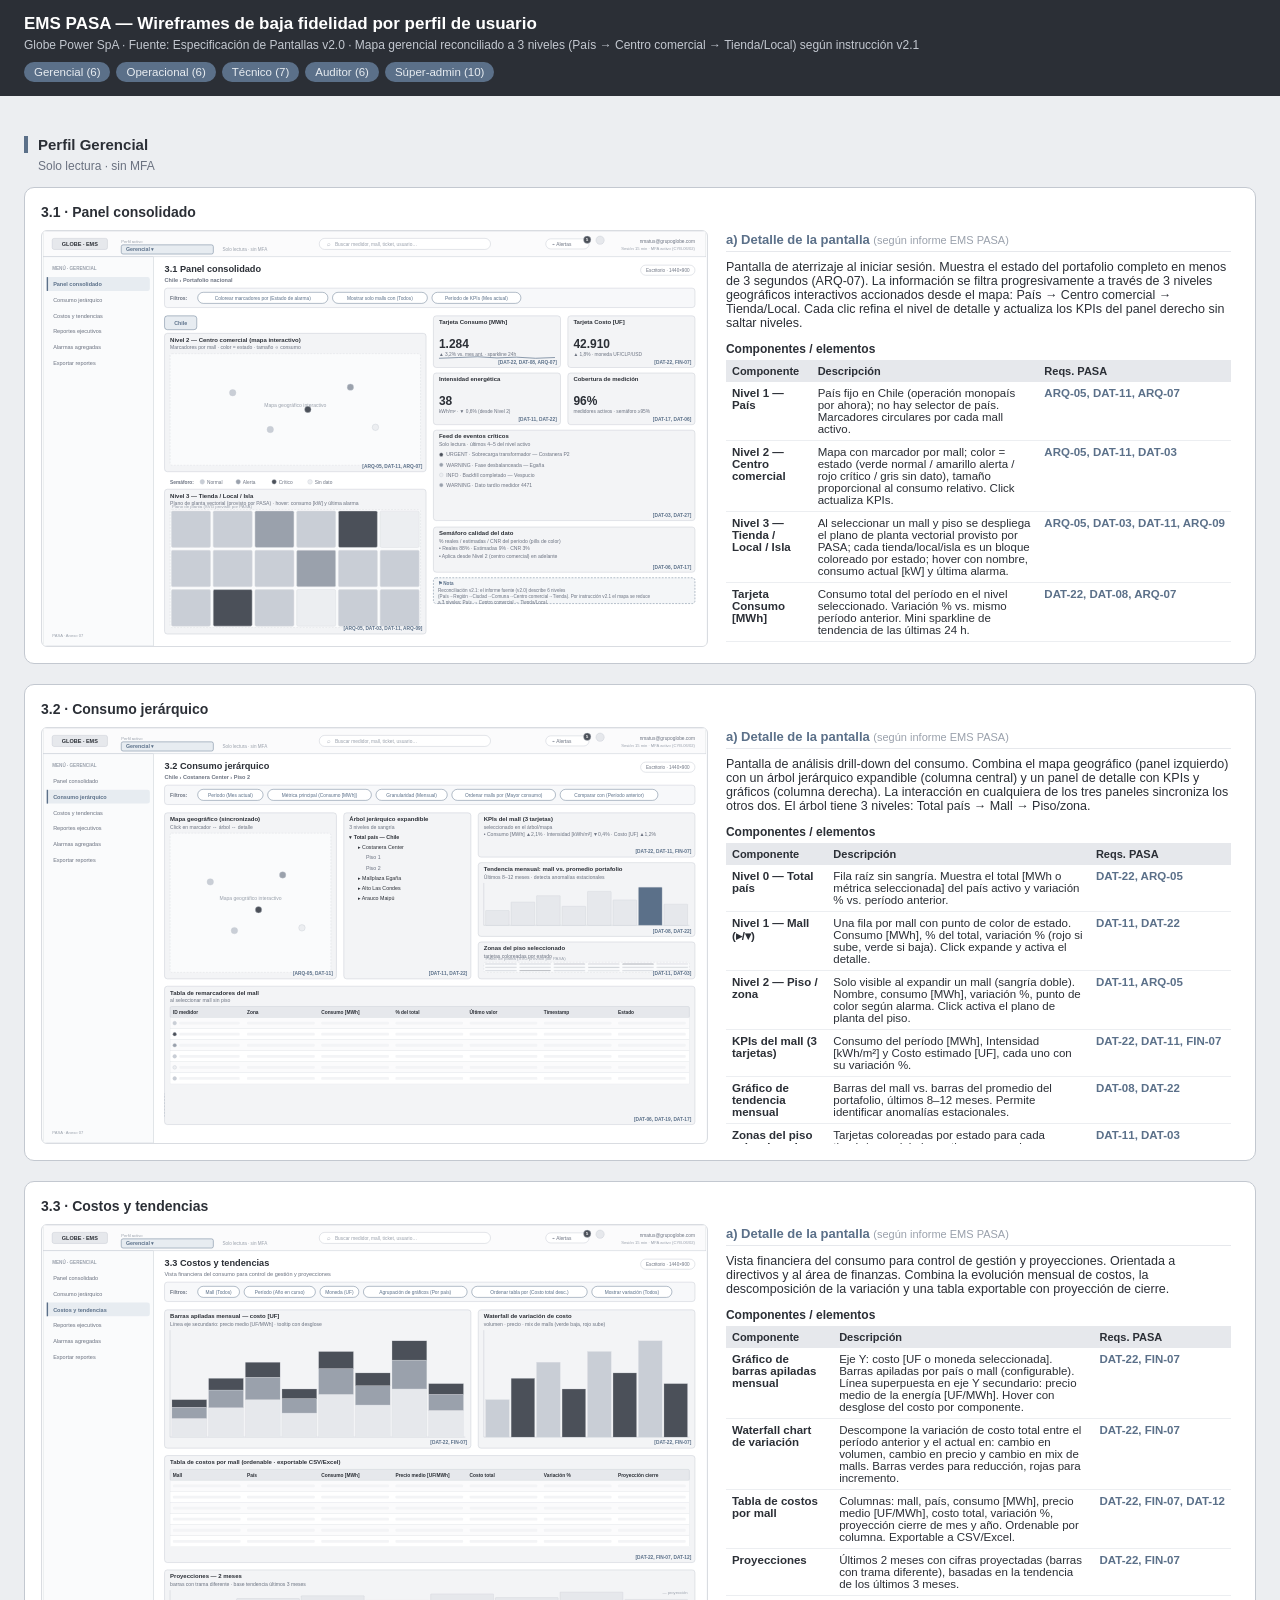
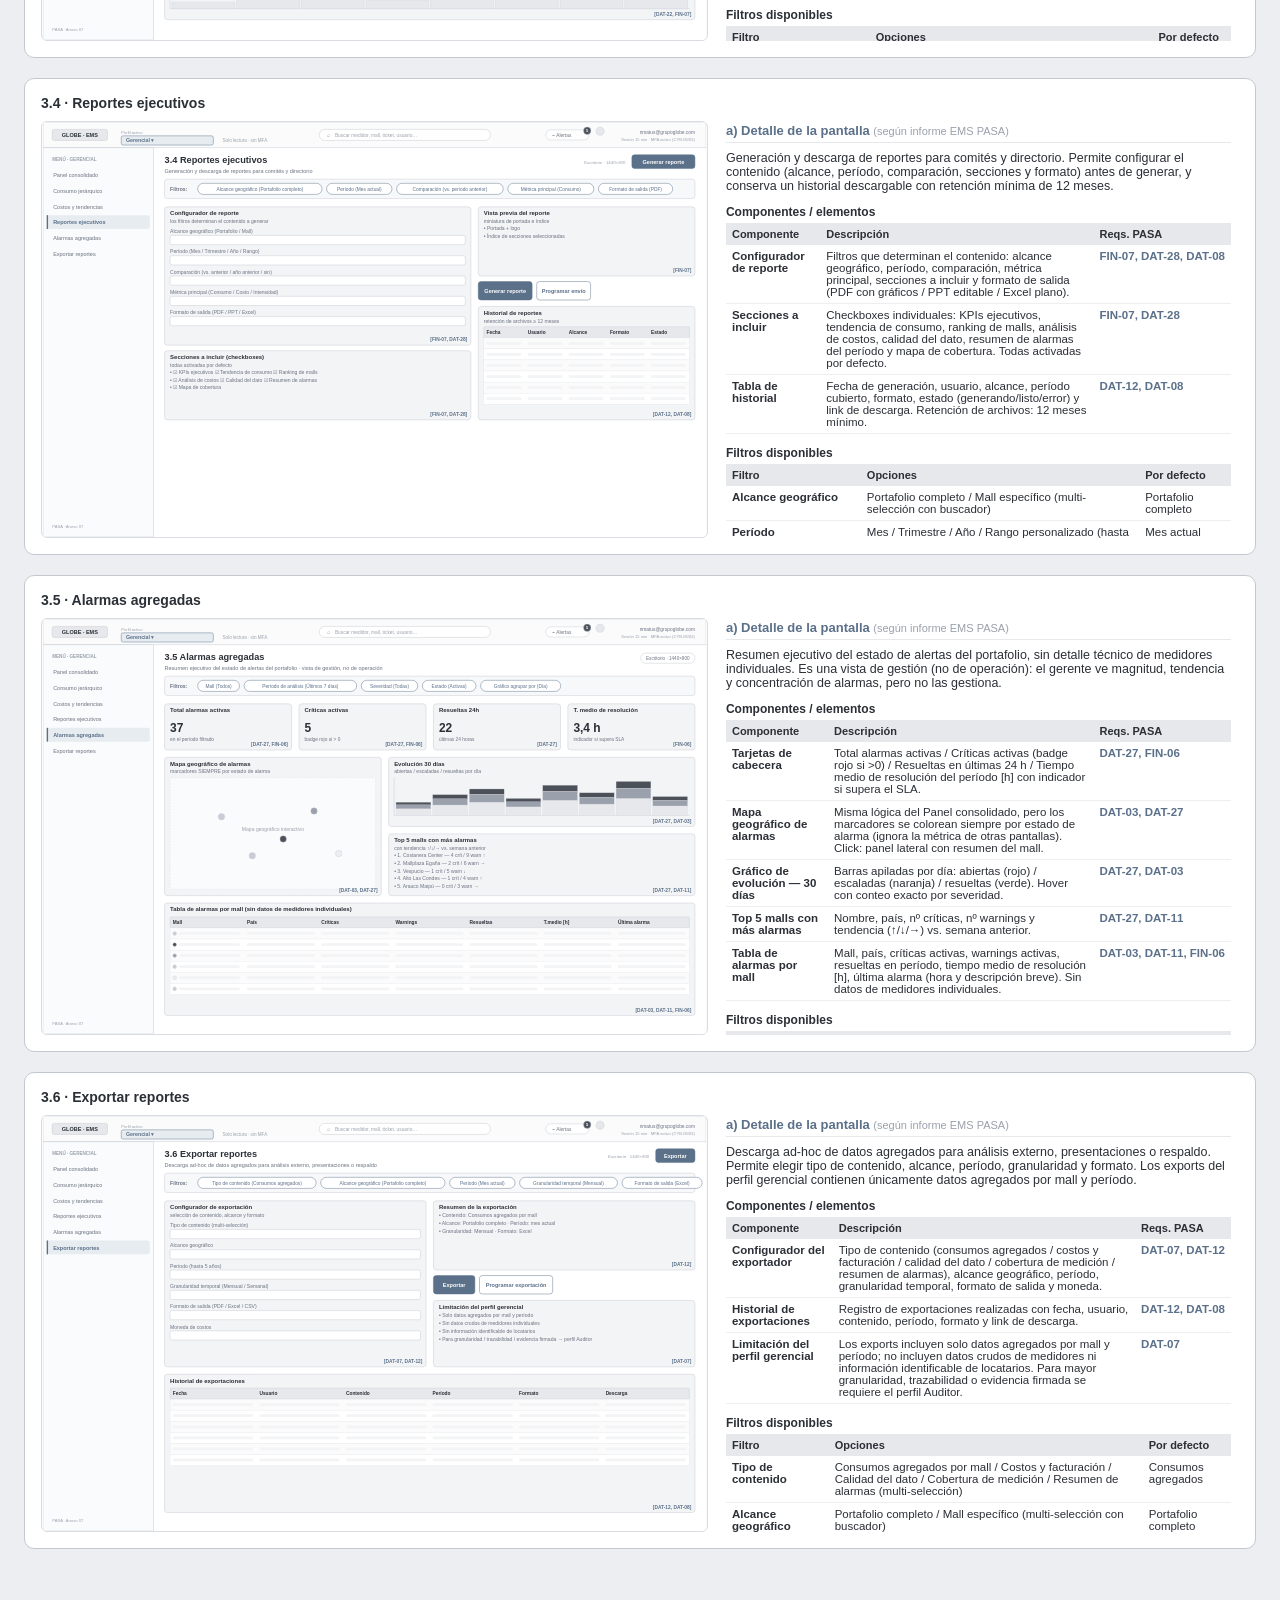
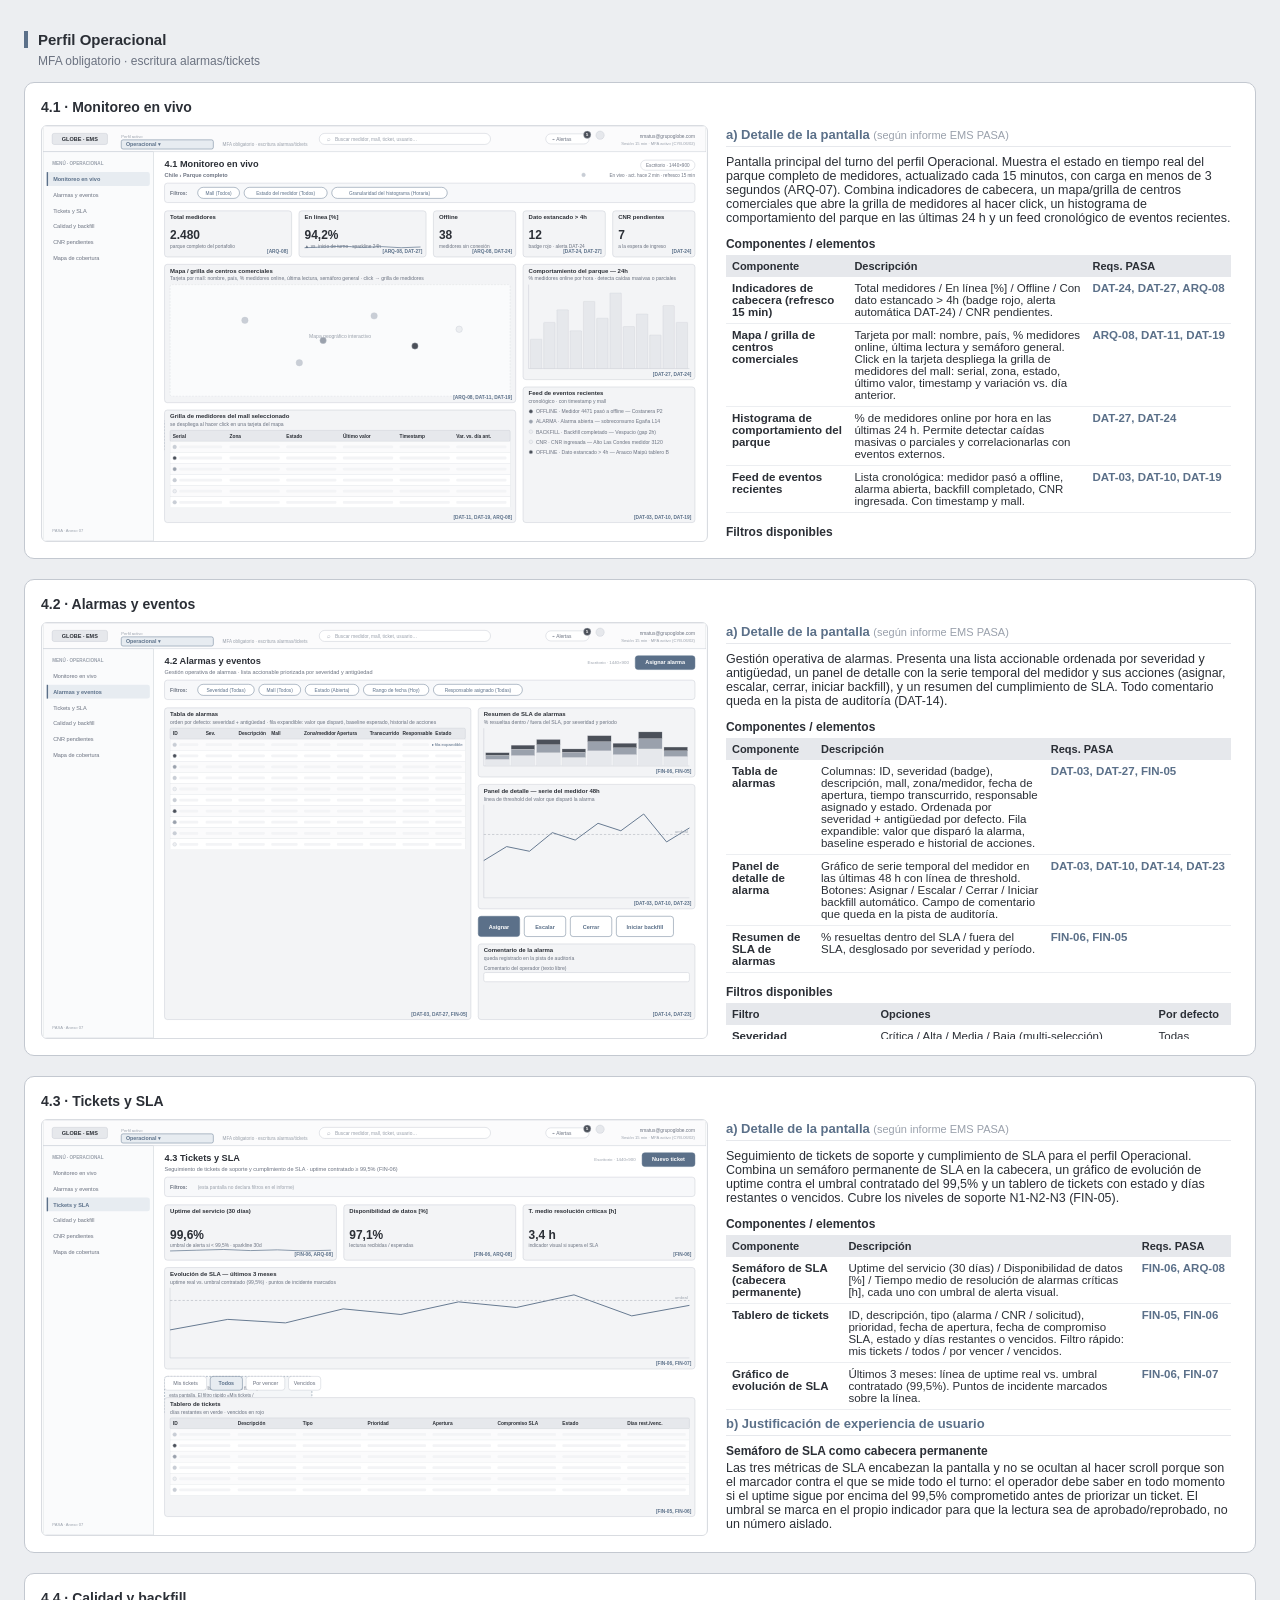
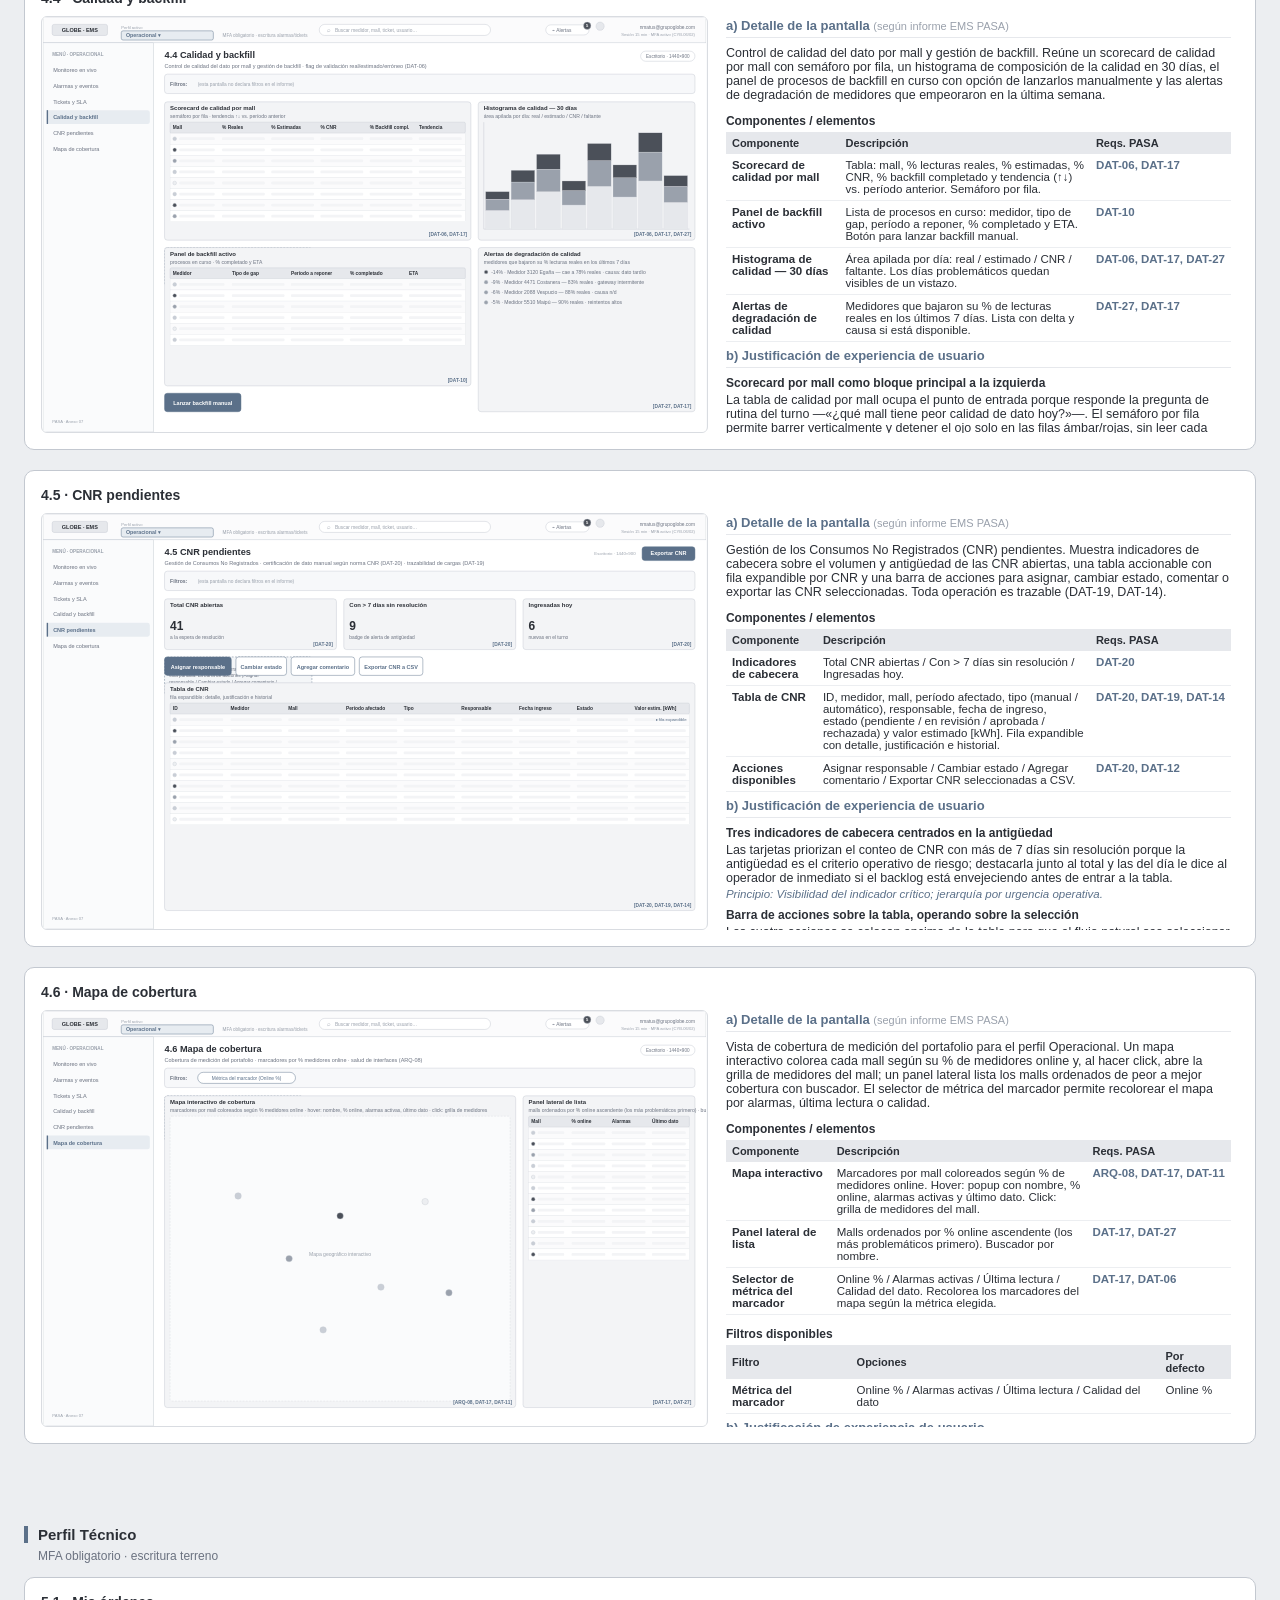
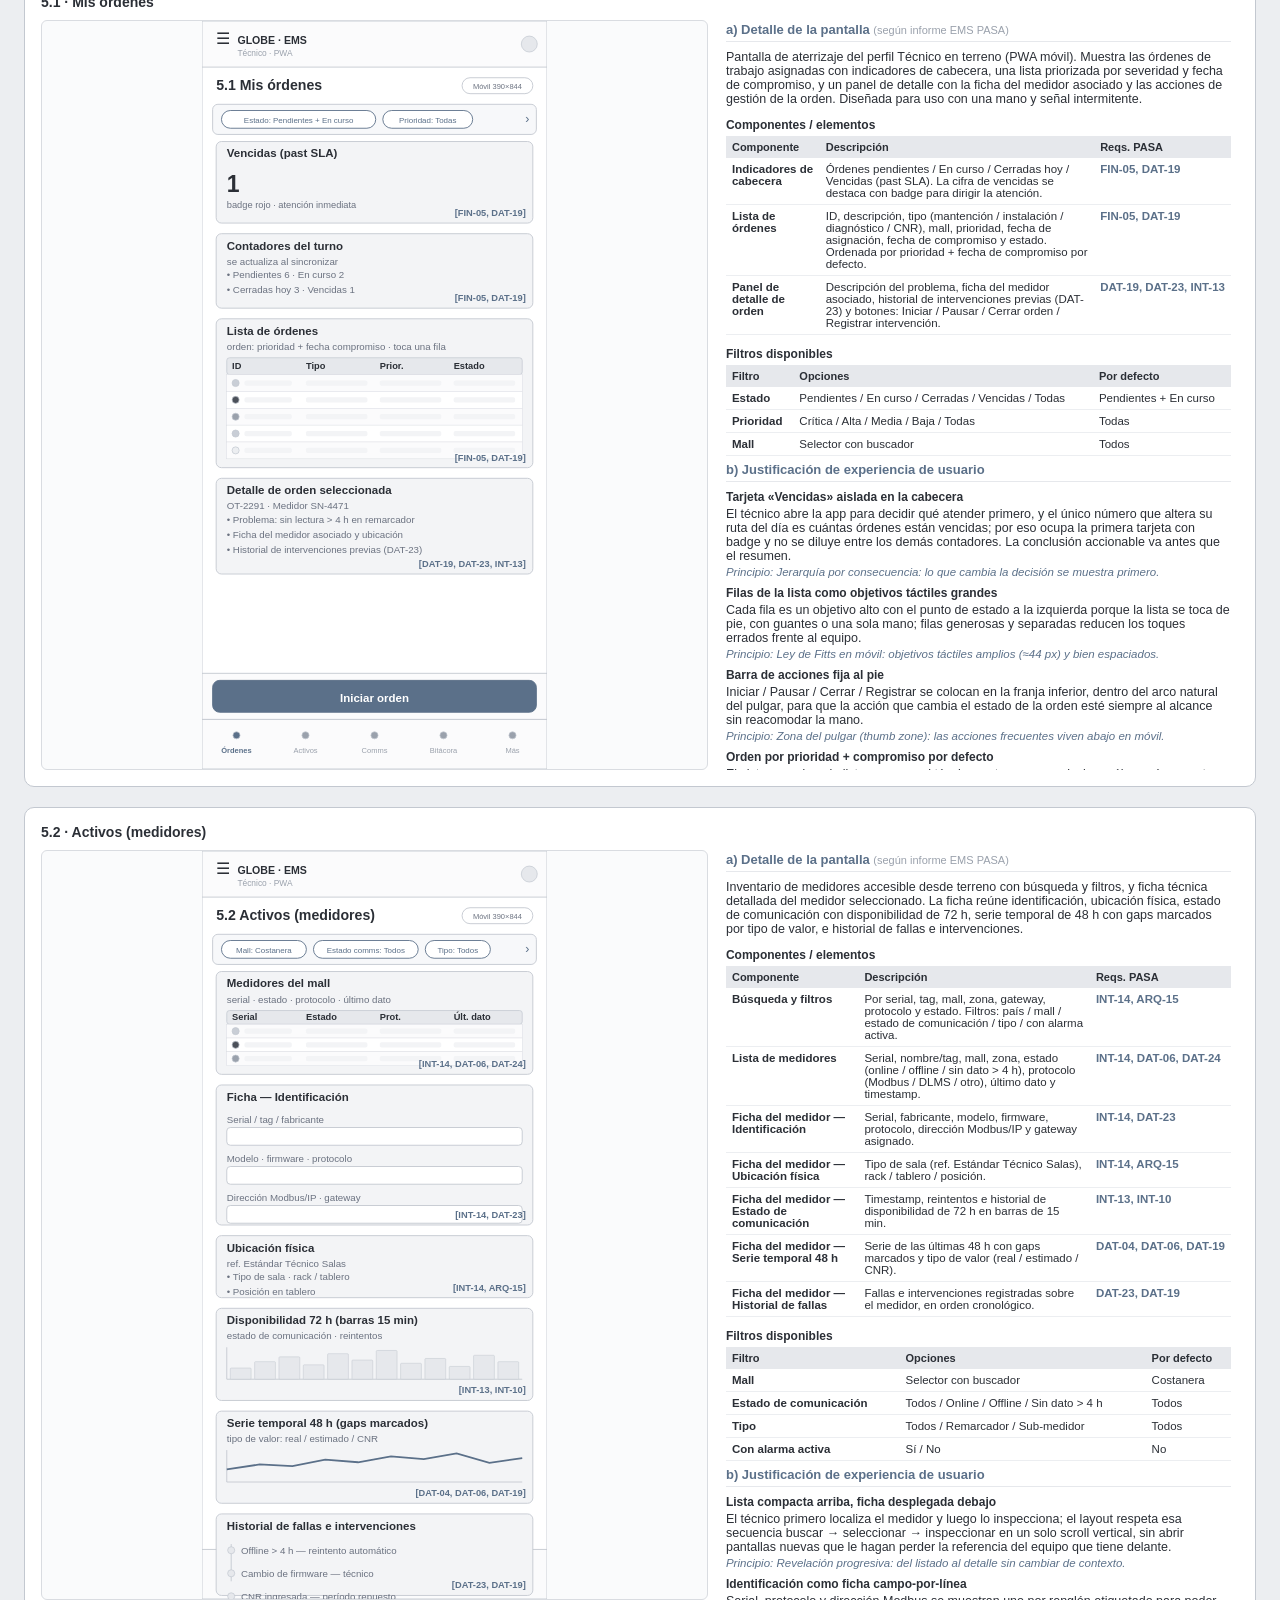
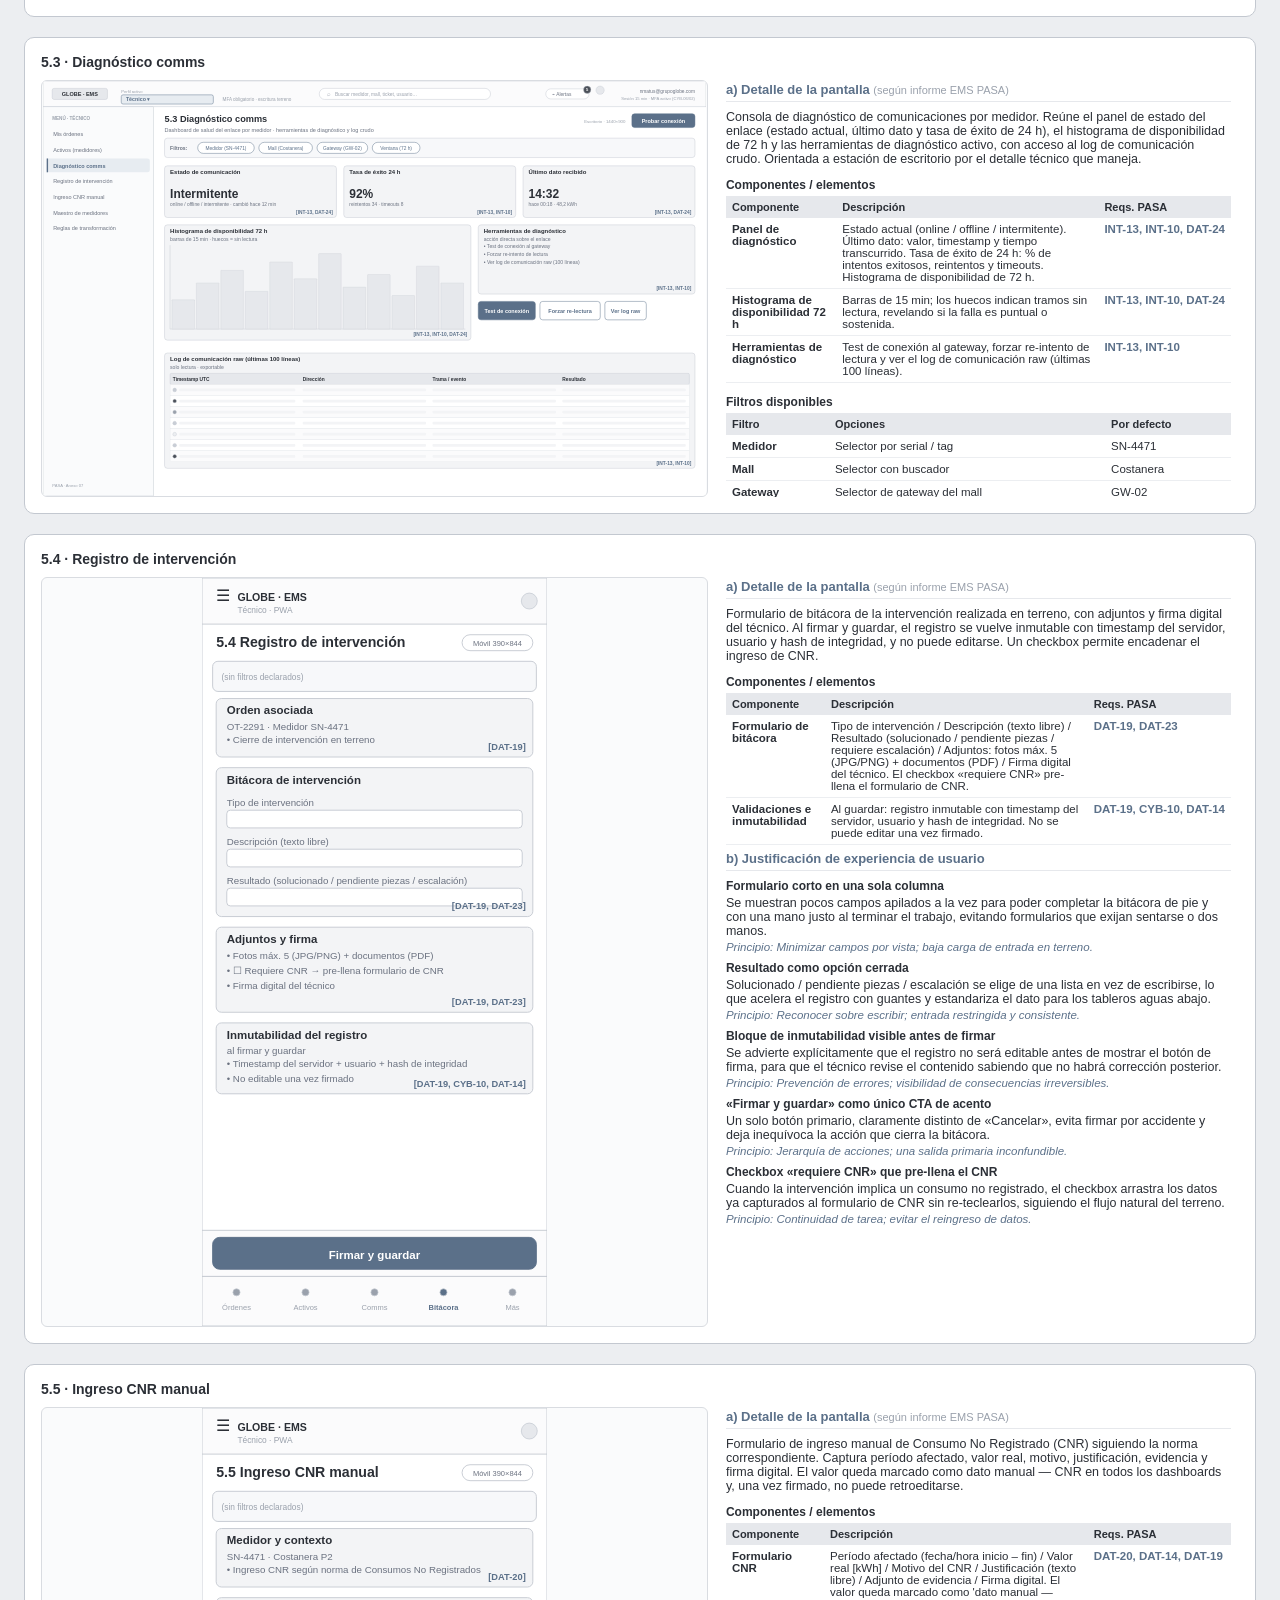
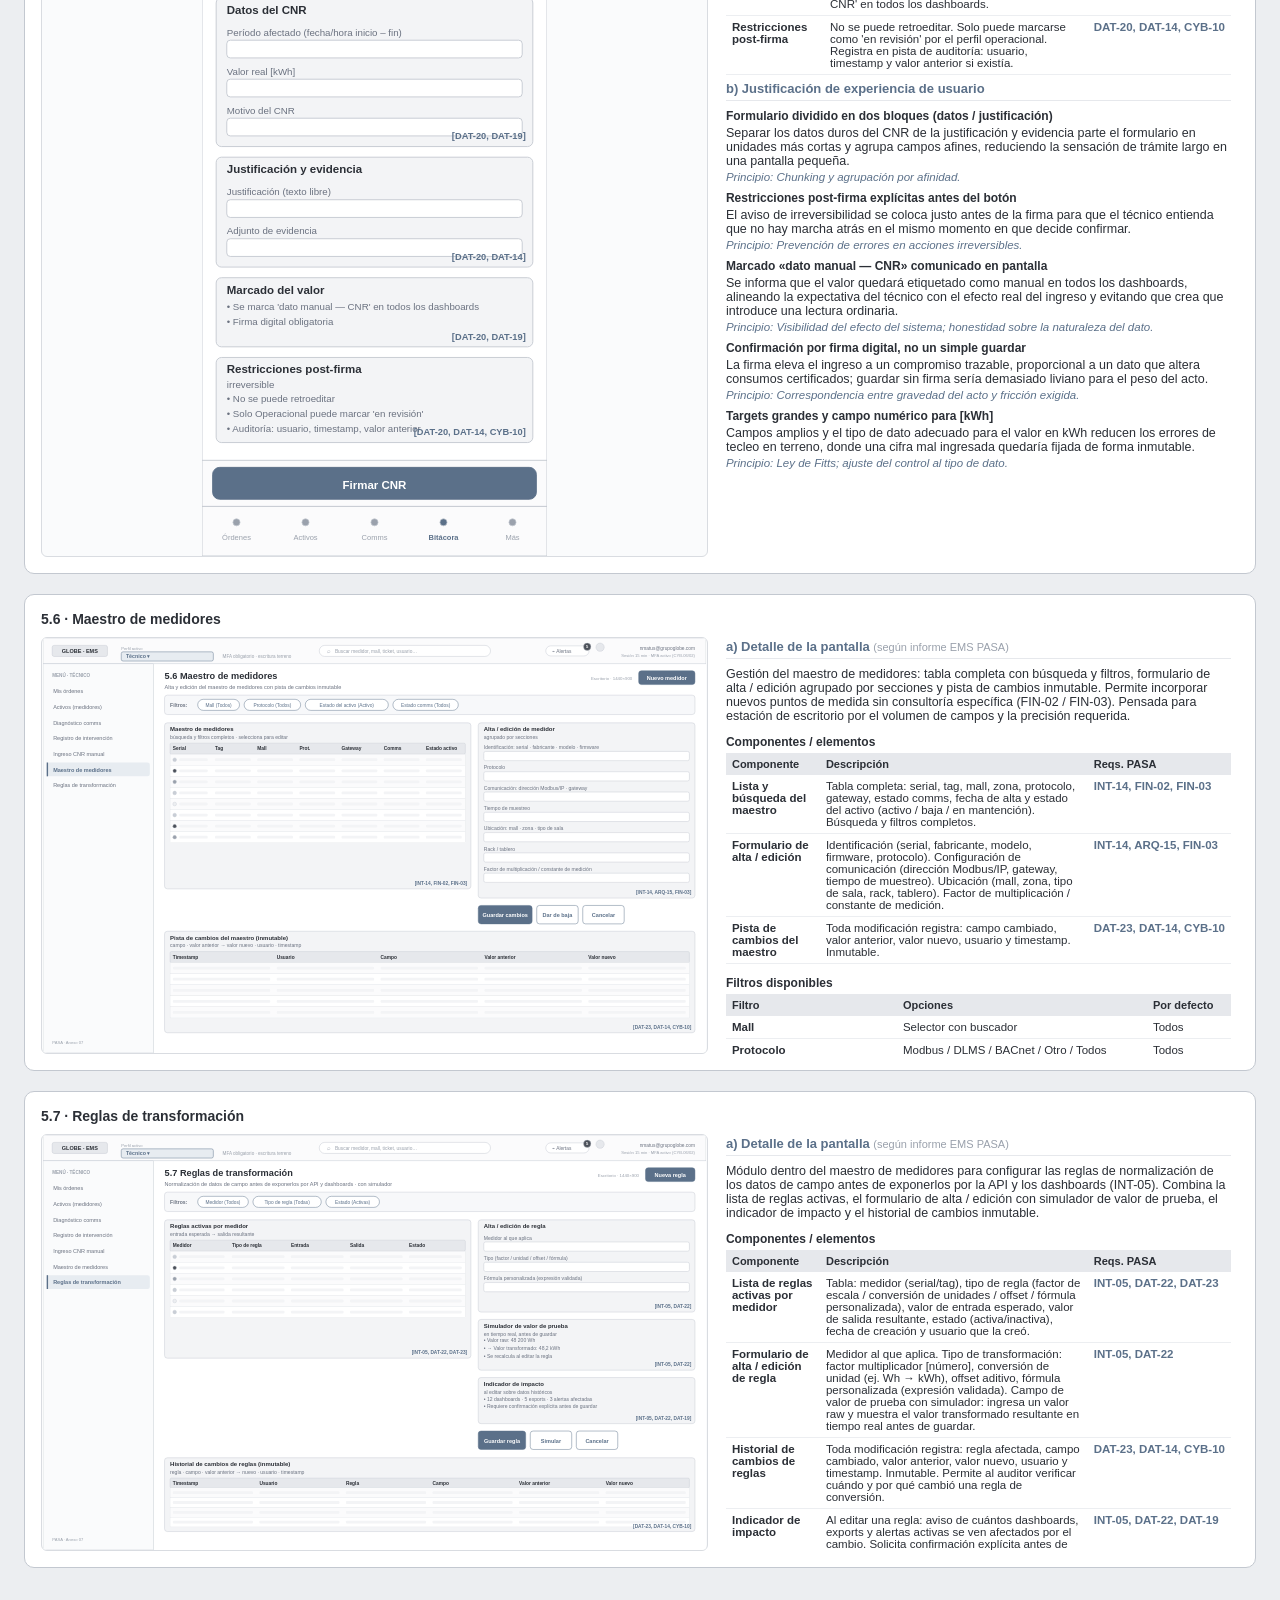
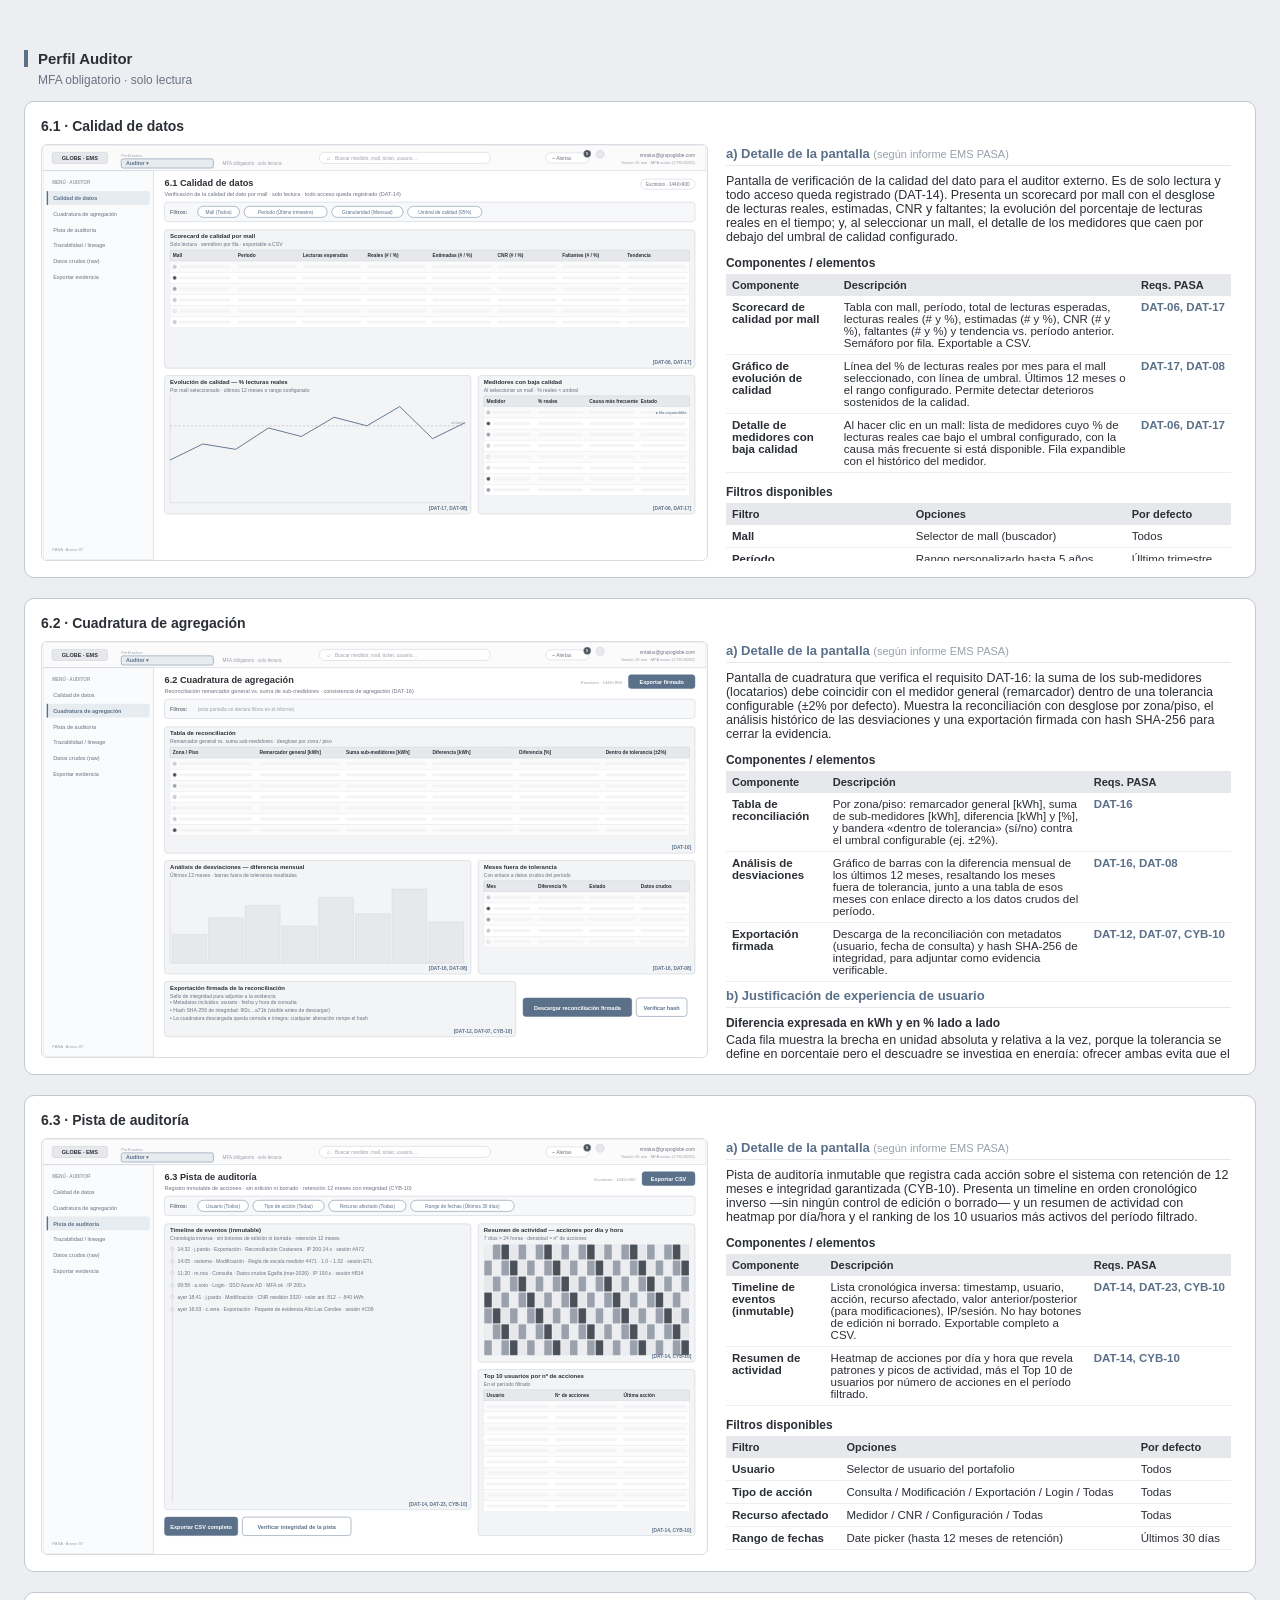
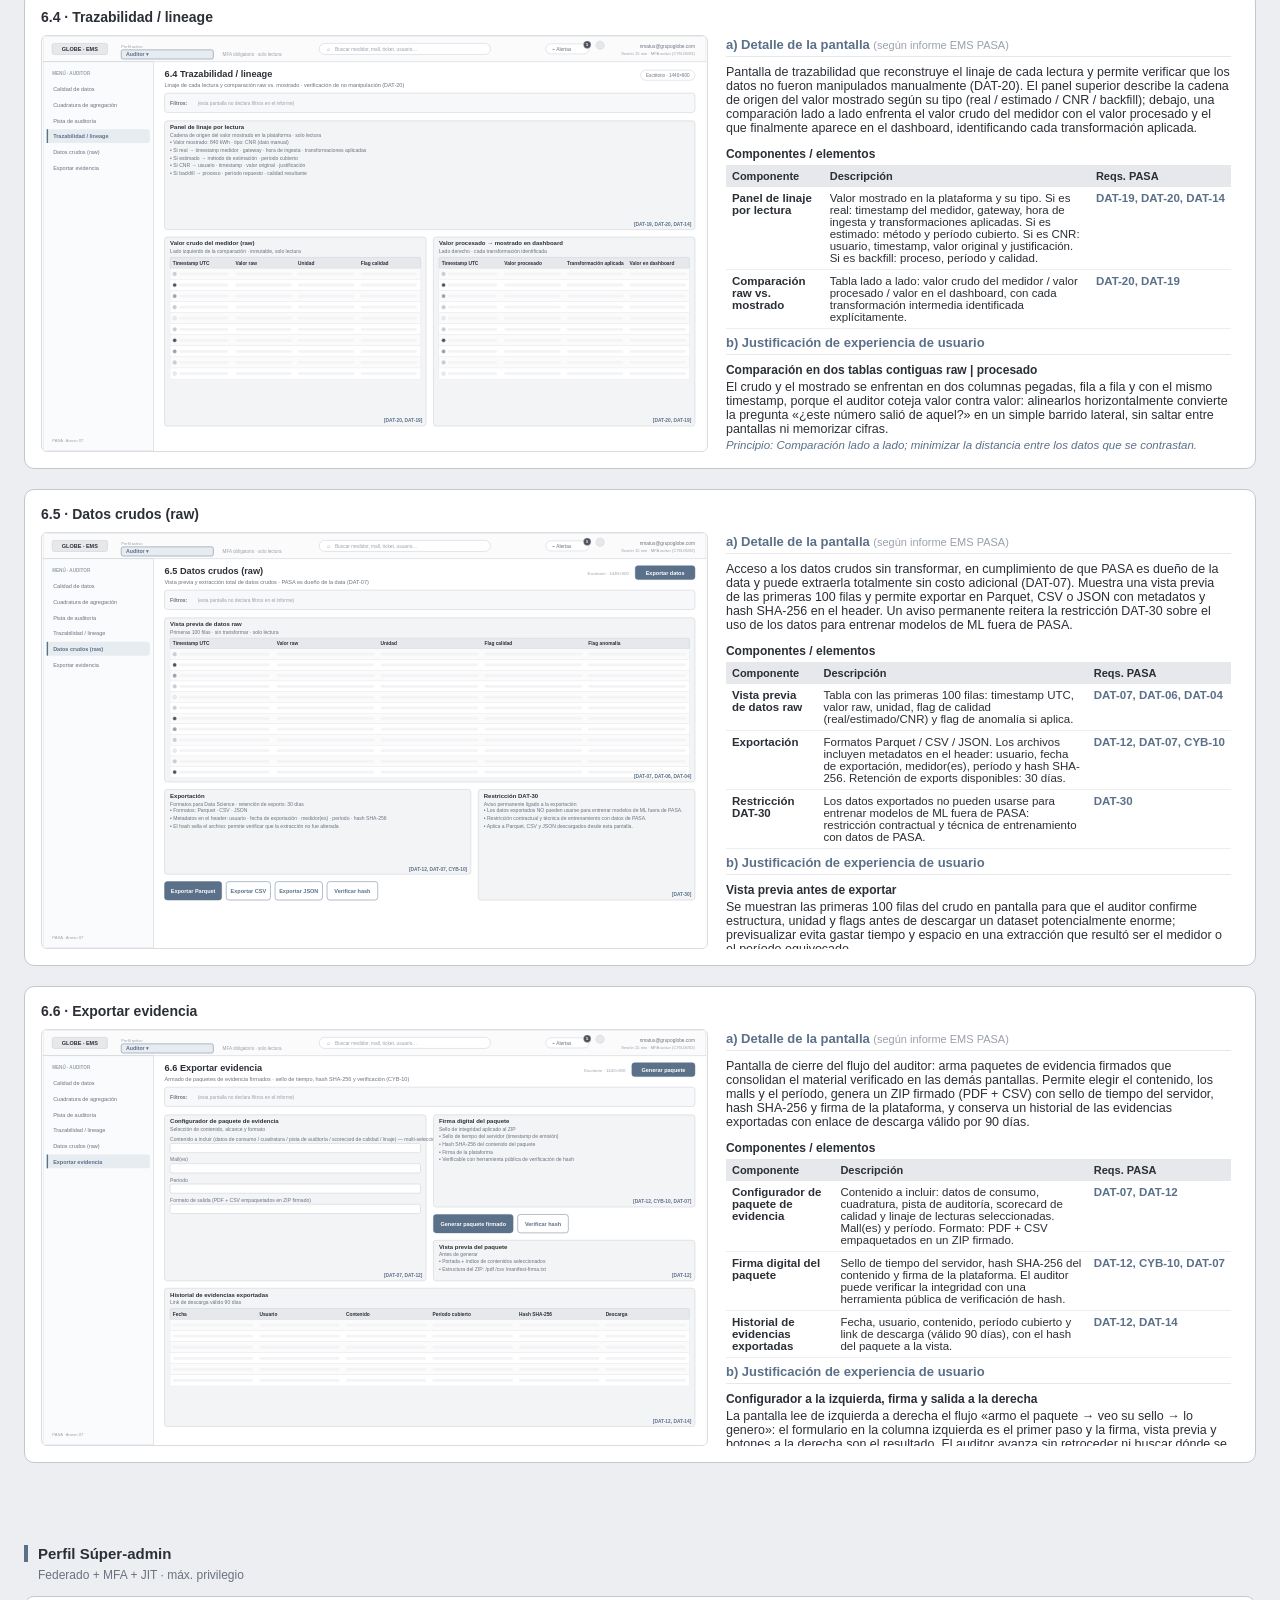
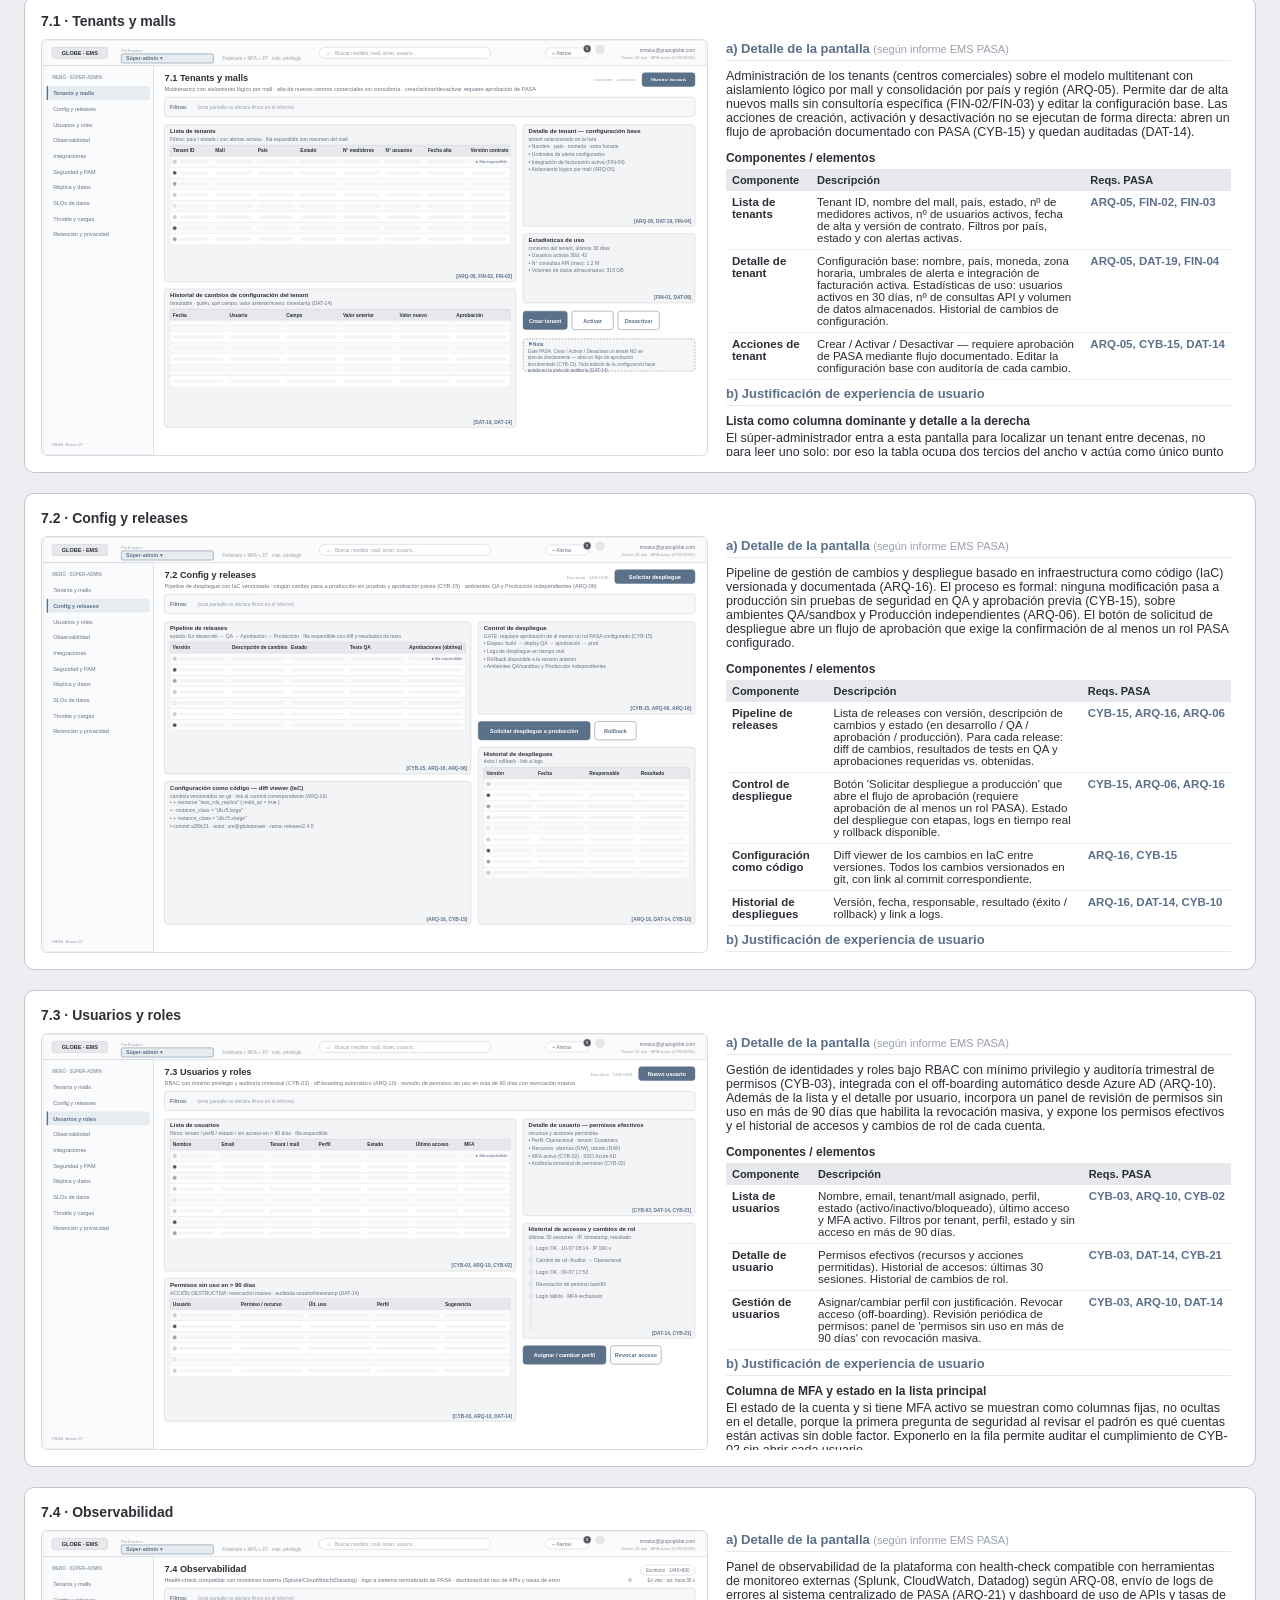
==== commit 17f31def: "Iteración UX + enfoque monopaís (Chile) UX: búsqueda global y campana de alertas en barra superior; " ====
--- a/index.html
+++ b/index.html
@@ -42,11 +42,11 @@
 <h4>a) Detalle de la pantalla <span class="src">(según informe EMS PASA)</span></h4>
 <p class="desc">Pantalla de aterrizaje al iniciar sesión. Muestra el estado del portafolio completo en menos de 3 segundos (ARQ-07). La información se filtra progresivamente a través de 3 niveles geográficos interactivos accionados desde el mapa: País → Centro comercial → Tienda/Local. Cada clic refina el nivel de detalle y actualiza los KPIs del panel derecho sin saltar niveles.</p>
 <p class="lbl">Componentes / elementos</p><table><thead><tr><th>Componente</th><th>Descripción</th><th>Reqs. PASA</th></tr></thead><tbody>
-<tr><td><b>Nivel 1 — País</b></td><td>Selector de país (Chile por defecto / Perú / Colombia) en tabs superiores; cambia todo el contexto del panel. Marcadores circulares por mall activo.</td><td class="req">ARQ-05, DAT-11, ARQ-07</td></tr>
+<tr><td><b>Nivel 1 — País</b></td><td>País fijo en Chile (operación monopaís por ahora); no hay selector de país. Marcadores circulares por cada mall activo.</td><td class="req">ARQ-05, DAT-11, ARQ-07</td></tr>
 <tr><td><b>Nivel 2 — Centro comercial</b></td><td>Mapa con marcador por mall; color = estado (verde normal / amarillo alerta / rojo crítico / gris sin dato), tamaño proporcional al consumo relativo. Click actualiza KPIs.</td><td class="req">ARQ-05, DAT-11, DAT-03</td></tr>
 <tr><td><b>Nivel 3 — Tienda / Local / Isla</b></td><td>Al seleccionar un mall y piso se despliega el plano de planta vectorial provisto por PASA; cada tienda/local/isla es un bloque coloreado por estado; hover con nombre, consumo actual [kW] y última alarma.</td><td class="req">ARQ-05, DAT-03, DAT-11, ARQ-09</td></tr>
 <tr><td><b>Tarjeta Consumo [MWh]</b></td><td>Consumo total del período en el nivel seleccionado. Variación % vs. mismo período anterior. Mini sparkline de tendencia de las últimas 24 h.</td><td class="req">DAT-22, DAT-08, ARQ-07</td></tr>
-<tr><td><b>Tarjeta Costo [UF]</b></td><td>Costo acumulado del período. Variación % vs. período anterior. Moneda seleccionable (UF/CLP/USD/PEN/COP) según país del nivel activo.</td><td class="req">DAT-22, FIN-07</td></tr>
+<tr><td><b>Tarjeta Costo [UF]</b></td><td>Costo acumulado del período. Variación % vs. período anterior. Moneda seleccionable (UF/CLP/USD) según país del nivel activo.</td><td class="req">DAT-22, FIN-07</td></tr>
 <tr><td><b>Tarjeta Intensidad energética</b></td><td>Consumo / superficie arrendada [kWh/m²]. Variación % vs. período anterior. Aplica desde Nivel 2 (mall) en adelante.</td><td class="req">DAT-11, DAT-22</td></tr>
 <tr><td><b>Tarjeta Cobertura de medición</b></td><td>% de medidores activos / total esperado. Semáforo: verde ≥95%, amarillo 85–95%, rojo &lt;85%.</td><td class="req">DAT-17, DAT-06</td></tr>
 <tr><td><b>Feed de eventos críticos</b></td><td>Lista de los últimos 4–5 eventos del nivel activo: severidad (URGENT/WARNING/INFO), hora, descripción breve, zona afectada. Solo lectura en este perfil.</td><td class="req">DAT-03, DAT-27</td></tr>
@@ -54,7 +54,6 @@
 <tr><td><b>Sistema de colores de estado</b></td><td>Consistente en todos los niveles y perfiles: verde = operación normal; amarillo = WARNING (sobreconsumo leve, calidad degradada, fase desbalanceada); rojo = alarma crítica (sobrecarga, medidor offline &gt;4 h); gris = sin dato.</td><td class="req">DAT-06, DAT-03, DAT-27</td></tr>
 </tbody></table>
 <p class="lbl">Filtros disponibles</p><table><thead><tr><th>Filtro</th><th>Opciones</th><th>Por defecto</th></tr></thead><tbody>
-<tr><td><b>País (selector de tab)</b></td><td>Chile / Perú / Colombia</td><td>Chile</td></tr>
 <tr><td><b>Colorear marcadores por</b></td><td>Estado de alarma / Consumo actual [kW] / Variación consumo % / Cobertura de medición %</td><td>Estado de alarma</td></tr>
 <tr><td><b>Mostrar solo malls con</b></td><td>Todos / Alarma crítica activa / Alerta warning activa / Sin datos</td><td>Todos</td></tr>
 <tr><td><b>Período de KPIs</b></td><td>Hoy / Mes actual / Trimestre / Últimos 12 meses / Rango personalizado</td><td>Mes actual</td></tr>
@@ -94,14 +93,13 @@
 <tr><td><b>Tabla de remarcadores</b></td><td>Al seleccionar el mall (sin piso): ID medidor, zona, consumo [MWh], % del total, último valor, timestamp y estado (activo/offline/CNR/estimado).</td><td class="req">DAT-06, DAT-19, DAT-17</td></tr>
 </tbody></table>
 <p class="lbl">Filtros disponibles</p><table><thead><tr><th>Filtro</th><th>Opciones</th><th>Por defecto</th></tr></thead><tbody>
-<tr><td><b>País</b></td><td>Chile / Perú / Colombia / Todos (multi-selección)</td><td>Chile</td></tr>
 <tr><td><b>Período</b></td><td>Mes actual / Trimestre / Año en curso / Últimos 12 meses / Rango personalizado (hasta 5 años)</td><td>Mes actual</td></tr>
 <tr><td><b>Métrica principal</b></td><td>Consumo [MWh] / Costo [UF o moneda] / Intensidad [kWh/m²] / Demanda máxima [kW]</td><td>Consumo [MWh]</td></tr>
 <tr><td><b>Granularidad temporal</b></td><td>Mensual / Semanal</td><td>Mensual</td></tr>
 <tr><td><b>Ordenar malls por</b></td><td>Mayor consumo / Mayor costo / Mayor variación % / Nombre A-Z</td><td>Mayor consumo</td></tr>
 <tr><td><b>Mostrar solo malls con</b></td><td>Todos / Alarma crítica / Variación &gt; X% / Sin datos completos</td><td>Todos</td></tr>
 <tr><td><b>Comparar con</b></td><td>Período anterior / Mismo período año anterior / Promedio del portafolio</td><td>Período anterior</td></tr>
-<tr><td><b>Moneda de costos</b></td><td>UF / CLP / USD / PEN / COP</td><td>UF</td></tr>
+<tr><td><b>Moneda de costos</b></td><td>UF / CLP / USD</td><td>UF</td></tr>
 </tbody></table>
 <h4>b) Justificación de experiencia de usuario</h4>
 <div class="ux"><p class="uxc">Tres paneles sincronizados en una vista</p><p>Mapa, árbol y detalle conviven sin pestañas ni modales porque el gerente compara «dónde» (mapa), «cuánto» (árbol) y «por qué» (detalle) en un mismo golpe de vista. Sincronizar los tres al hacer un solo clic elimina la coordinación manual y evita que pierda el hilo del análisis.</p>
@@ -132,10 +130,9 @@
 <tr><td><b>Proyecciones</b></td><td>Últimos 2 meses con cifras proyectadas (barras con trama diferente), basadas en la tendencia de los últimos 3 meses.</td><td class="req">DAT-22, FIN-07</td></tr>
 </tbody></table>
 <p class="lbl">Filtros disponibles</p><table><thead><tr><th>Filtro</th><th>Opciones</th><th>Por defecto</th></tr></thead><tbody>
-<tr><td><b>País</b></td><td>Chile / Perú / Colombia / Todos</td><td>Todos</td></tr>
 <tr><td><b>Mall</b></td><td>Multi-selección con buscador</td><td>Todos</td></tr>
 <tr><td><b>Período</b></td><td>Mes actual / Trimestre / Año en curso / Últimos 12 meses / Rango personalizado</td><td>Año en curso</td></tr>
-<tr><td><b>Moneda</b></td><td>UF / CLP / USD / PEN / COP (conversión al tipo de cambio del último día disponible)</td><td>UF</td></tr>
+<tr><td><b>Moneda</b></td><td>UF / CLP / USD (conversión al tipo de cambio del último día disponible)</td><td>UF</td></tr>
 <tr><td><b>Agrupación de gráficos</b></td><td>Por país / Por mall / Por tipología de mall</td><td>Por país</td></tr>
 <tr><td><b>Ordenar tabla por</b></td><td>Cualquier columna (asc/desc)</td><td>Costo total desc.</td></tr>
 <tr><td><b>Mostrar solo malls con variación</b></td><td>Todos / &gt;5% / &gt;10% / &gt;20% (campo numérico)</td><td>Todos</td></tr>
@@ -168,7 +165,7 @@
 <tr><td><b>Tabla de historial</b></td><td>Fecha de generación, usuario, alcance, período cubierto, formato, estado (generando/listo/error) y link de descarga. Retención de archivos: 12 meses mínimo.</td><td class="req">DAT-12, DAT-08</td></tr>
 </tbody></table>
 <p class="lbl">Filtros disponibles</p><table><thead><tr><th>Filtro</th><th>Opciones</th><th>Por defecto</th></tr></thead><tbody>
-<tr><td><b>Alcance geográfico</b></td><td>Portafolio completo / País / Mall específico (multi-selección con buscador)</td><td>Portafolio completo</td></tr>
+<tr><td><b>Alcance geográfico</b></td><td>Portafolio completo / Mall específico (multi-selección con buscador)</td><td>Portafolio completo</td></tr>
 <tr><td><b>Período</b></td><td>Mes / Trimestre / Año / Rango personalizado (hasta 5 años)</td><td>Mes actual</td></tr>
 <tr><td><b>Comparación</b></td><td>vs. período anterior / vs. mismo período año anterior / Sin comparación</td><td>vs. período anterior</td></tr>
 <tr><td><b>Secciones a incluir</b></td><td>KPIs / Tendencia / Ranking / Costos / Calidad / Alarmas / Mapa de cobertura</td><td>Todas activadas</td></tr>
@@ -205,7 +202,6 @@
 <tr><td><b>Tabla de alarmas por mall</b></td><td>Mall, país, críticas activas, warnings activas, resueltas en período, tiempo medio de resolución [h], última alarma (hora y descripción breve). Sin datos de medidores individuales.</td><td class="req">DAT-03, DAT-11, FIN-06</td></tr>
 </tbody></table>
 <p class="lbl">Filtros disponibles</p><table><thead><tr><th>Filtro</th><th>Opciones</th><th>Por defecto</th></tr></thead><tbody>
-<tr><td><b>País</b></td><td>Chile / Perú / Colombia / Todos</td><td>Todos</td></tr>
 <tr><td><b>Mall</b></td><td>Multi-selección con buscador</td><td>Todos</td></tr>
 <tr><td><b>Período de análisis</b></td><td>Hoy / Últimas 24h / Últimos 7 días / Últimos 30 días / Rango personalizado</td><td>Últimos 7 días</td></tr>
 <tr><td><b>Severidad</b></td><td>Todas / Solo críticas / Críticas y altas</td><td>Todas</td></tr>
@@ -241,11 +237,11 @@
 </tbody></table>
 <p class="lbl">Filtros disponibles</p><table><thead><tr><th>Filtro</th><th>Opciones</th><th>Por defecto</th></tr></thead><tbody>
 <tr><td><b>Tipo de contenido</b></td><td>Consumos agregados por mall / Costos y facturación / Calidad del dato / Cobertura de medición / Resumen de alarmas (multi-selección)</td><td>Consumos agregados</td></tr>
-<tr><td><b>Alcance geográfico</b></td><td>Portafolio completo / País / Mall específico (multi-selección con buscador)</td><td>Portafolio completo</td></tr>
+<tr><td><b>Alcance geográfico</b></td><td>Portafolio completo / Mall específico (multi-selección con buscador)</td><td>Portafolio completo</td></tr>
 <tr><td><b>Período</b></td><td>Mes actual / Trimestre / Año en curso / Rango personalizado (hasta 5 años)</td><td>Mes actual</td></tr>
 <tr><td><b>Granularidad temporal</b></td><td>Mensual / Semanal (datos diarios no disponibles en perfil gerencial)</td><td>Mensual</td></tr>
 <tr><td><b>Formato de salida</b></td><td>PDF ejecutivo / Excel / CSV</td><td>Excel</td></tr>
-<tr><td><b>Moneda de costos</b></td><td>UF / CLP / USD / PEN / COP</td><td>UF</td></tr>
+<tr><td><b>Moneda de costos</b></td><td>UF / CLP / USD</td><td>UF</td></tr>
 </tbody></table>
 <h4>b) Justificación de experiencia de usuario</h4>
 <div class="ux"><p class="uxc">Formulario a la izquierda con resumen espejo a la derecha</p><p>Mientras el gerente arma la exportación en el formulario, el panel «Resumen» refleja en lenguaje natural lo que va a descargar. Ese eco reduce el error de exportar un alcance o período equivocado sin tener que releer cada control.</p>
@@ -279,7 +275,6 @@
 <tr><td><b>Feed de eventos recientes</b></td><td>Lista cronológica: medidor pasó a offline, alarma abierta, backfill completado, CNR ingresada. Con timestamp y mall.</td><td class="req">DAT-03, DAT-10, DAT-19</td></tr>
 </tbody></table>
 <p class="lbl">Filtros disponibles</p><table><thead><tr><th>Filtro</th><th>Opciones</th><th>Por defecto</th></tr></thead><tbody>
-<tr><td><b>País</b></td><td>Chile / Perú / Colombia / Todos</td><td>Todos</td></tr>
 <tr><td><b>Mall</b></td><td>Selector con buscador</td><td>Todos</td></tr>
 <tr><td><b>Estado del medidor</b></td><td>Todos / Online / Offline / Dato estancado &gt; 4h / CNR pendiente</td><td>Todos</td></tr>
 <tr><td><b>Granularidad del histograma</b></td><td>Horaria / Por turno (8h)</td><td>Horaria</td></tr>
@@ -314,7 +309,6 @@
 <p class="lbl">Filtros disponibles</p><table><thead><tr><th>Filtro</th><th>Opciones</th><th>Por defecto</th></tr></thead><tbody>
 <tr><td><b>Severidad</b></td><td>Crítica / Alta / Media / Baja (multi-selección)</td><td>Todas</td></tr>
 <tr><td><b>Mall</b></td><td>Multi-selección con buscador</td><td>Todos</td></tr>
-<tr><td><b>País</b></td><td>Chile / Perú / Colombia / Todos</td><td>Todos</td></tr>
 <tr><td><b>Estado</b></td><td>Abierta / Asignada / Escalada / Resuelta / Todas</td><td>Abierta</td></tr>
 <tr><td><b>Rango de fecha</b></td><td>Date picker inicio–fin</td><td>Hoy</td></tr>
 <tr><td><b>Responsable asignado</b></td><td>Mías / Todas / Por técnico (selector)</td><td>Todas</td></tr>
@@ -622,7 +616,6 @@
 <tr><td><b>Pista de cambios del maestro</b></td><td>Toda modificación registra: campo cambiado, valor anterior, valor nuevo, usuario y timestamp. Inmutable.</td><td class="req">DAT-23, DAT-14, CYB-10</td></tr>
 </tbody></table>
 <p class="lbl">Filtros disponibles</p><table><thead><tr><th>Filtro</th><th>Opciones</th><th>Por defecto</th></tr></thead><tbody>
-<tr><td><b>País</b></td><td>Chile / Perú / Colombia / Todos</td><td>Todos</td></tr>
 <tr><td><b>Mall</b></td><td>Selector con buscador</td><td>Todos</td></tr>
 <tr><td><b>Protocolo</b></td><td>Modbus / DLMS / BACnet / Otro / Todos</td><td>Todos</td></tr>
 <tr><td><b>Estado del activo</b></td><td>Activo / Baja / En mantención / Todos</td><td>Activo</td></tr>
@@ -695,7 +688,7 @@
 <tr><td><b>Detalle de medidores con baja calidad</b></td><td>Al hacer clic en un mall: lista de medidores cuyo % de lecturas reales cae bajo el umbral configurado, con la causa más frecuente si está disponible. Fila expandible con el histórico del medidor.</td><td class="req">DAT-06, DAT-17</td></tr>
 </tbody></table>
 <p class="lbl">Filtros disponibles</p><table><thead><tr><th>Filtro</th><th>Opciones</th><th>Por defecto</th></tr></thead><tbody>
-<tr><td><b>Mall / País</b></td><td>Selector jerárquico (país → mall)</td><td>Todos</td></tr>
+<tr><td><b>Mall</b></td><td>Selector de mall (buscador)</td><td>Todos</td></tr>
 <tr><td><b>Período</b></td><td>Rango personalizado hasta 5 años</td><td>Último trimestre</td></tr>
 <tr><td><b>Granularidad</b></td><td>Mensual / Diaria</td><td>Mensual</td></tr>
 <tr><td><b>Umbral de alerta de calidad</b></td><td>Campo numérico % (ej. &lt; 95%)</td><td>95%</td></tr>
@@ -1145,7 +1138,7 @@
 <p class="desc">Configuración y ejecución de políticas de retención, anonimización y eliminación diferenciadas por tipo de dato, obligación legal, país, criticidad y finalidad de uso (PRI-08), junto con la minimización de datos que define qué campos son obligatorios, opcionales, no requeridos o no permitidos según proceso y país (PRI-05). La cola de ejecución exige aprobación del rol PASA antes de una eliminación masiva, y toda ejecución queda registrada de forma inmutable con hash de verificación.</p>
 <p class="lbl">Componentes / elementos</p><table><thead><tr><th>Componente</th><th>Descripción</th><th>Reqs. PASA</th></tr></thead><tbody>
 <tr><td><b>Catálogo de políticas de retención</b></td><td>Tabla de políticas activas: nombre, tipo de dato (consumo eléctrico / dato de locatario / log de auditoría / dato personal / dato de configuración), país de aplicación, período de retención activa [años], acción al vencimiento (anonimizar/eliminar/archivar), base legal y estado (activa/pendiente/vencida).</td><td class="req">PRI-08, PRI-05</td></tr>
-<tr><td><b>Formulario de nueva política</b></td><td>Tipo de dato, país de aplicación (Chile/Perú/Colombia/Todos), período de retención activa, período de retención en archivo, acción al vencimiento, base legal (obligación legal / interés legítimo / consentimiento), finalidad de uso (operativo / analítico / legal) y justificación de la política.</td><td class="req">PRI-08, PRI-05</td></tr>
+<tr><td><b>Formulario de nueva política</b></td><td>Tipo de dato, país de aplicación (Chile), período de retención activa, período de retención en archivo, acción al vencimiento, base legal (obligación legal / interés legítimo / consentimiento), finalidad de uso (operativo / analítico / legal) y justificación de la política.</td><td class="req">PRI-08, PRI-05</td></tr>
 <tr><td><b>Cola de ejecución de políticas</b></td><td>Lista de políticas cuya fecha de vencimiento se acerca o ya se cumplió: tipo de dato, nº de registros afectados, acción pendiente (anonimizar/eliminar/archivar), fecha límite y responsable. Requiere aprobación del rol PASA antes de ejecutar una eliminación masiva.</td><td class="req">PRI-08, CYB-12, DAT-14</td></tr>
 <tr><td><b>Configurador de campos por proceso y país</b></td><td>Matriz de campos por proceso (ingesta de medidor / integración con locatario / exportación a Data Lake / etc.) y por país. Para cada celda: campo obligatorio / opcional / no requerido / no permitido. Los cambios requieren justificación y quedan en la pista de auditoría.</td><td class="req">PRI-05, DAT-14</td></tr>
 <tr><td><b>Historial de ejecuciones de políticas</b></td><td>Log de cada ejecución: política, fecha, nº de registros procesados, acción ejecutada (anonimización/eliminación/archivo), hash de verificación y usuario que aprobó. Inmutable.</td><td class="req">PRI-08, CYB-10, DAT-14</td></tr>
@@ -1166,7 +1159,7 @@
 <div class="ux"><p class="uxc">Historial de ejecuciones inmutable con quién aprobó</p><p>Cada ejecución guarda el hash de verificación y el usuario que la aprobó, sin posibilidad de edición, porque la eliminación o anonimización de datos personales debe poder demostrarse ante PASA y ante la autoridad. Registrar la aprobación junto al resultado convierte la acción en evidencia de cumplimiento.</p>
 <p class="prin">Principio: Inmutabilidad y trazabilidad de aprobación; la ejecución como prueba legal.</p>
 </div>
-<div class="ux"><p class="uxc">País y base legal como campos obligatorios de la política</p><p>El formulario de alta exige país, base legal y finalidad antes de guardar, porque una misma clase de dato retiene distinto según jurisdicción y motivo. Forzar estos campos impide crear una política ambigua que luego se aplique mal en Chile, Perú o Colombia.</p>
+<div class="ux"><p class="uxc">País y base legal como campos obligatorios de la política</p><p>El formulario de alta exige país, base legal y finalidad antes de guardar, porque una misma clase de dato retiene distinto según jurisdicción y motivo. Forzar estos campos impide crear una política ambigua que luego se aplique mal según la jurisdicción o la finalidad.</p>
 <p class="prin">Principio: Restricciones que garantizan una política completa; prevención de configuración incompleta.</p>
 </div>
 </div>
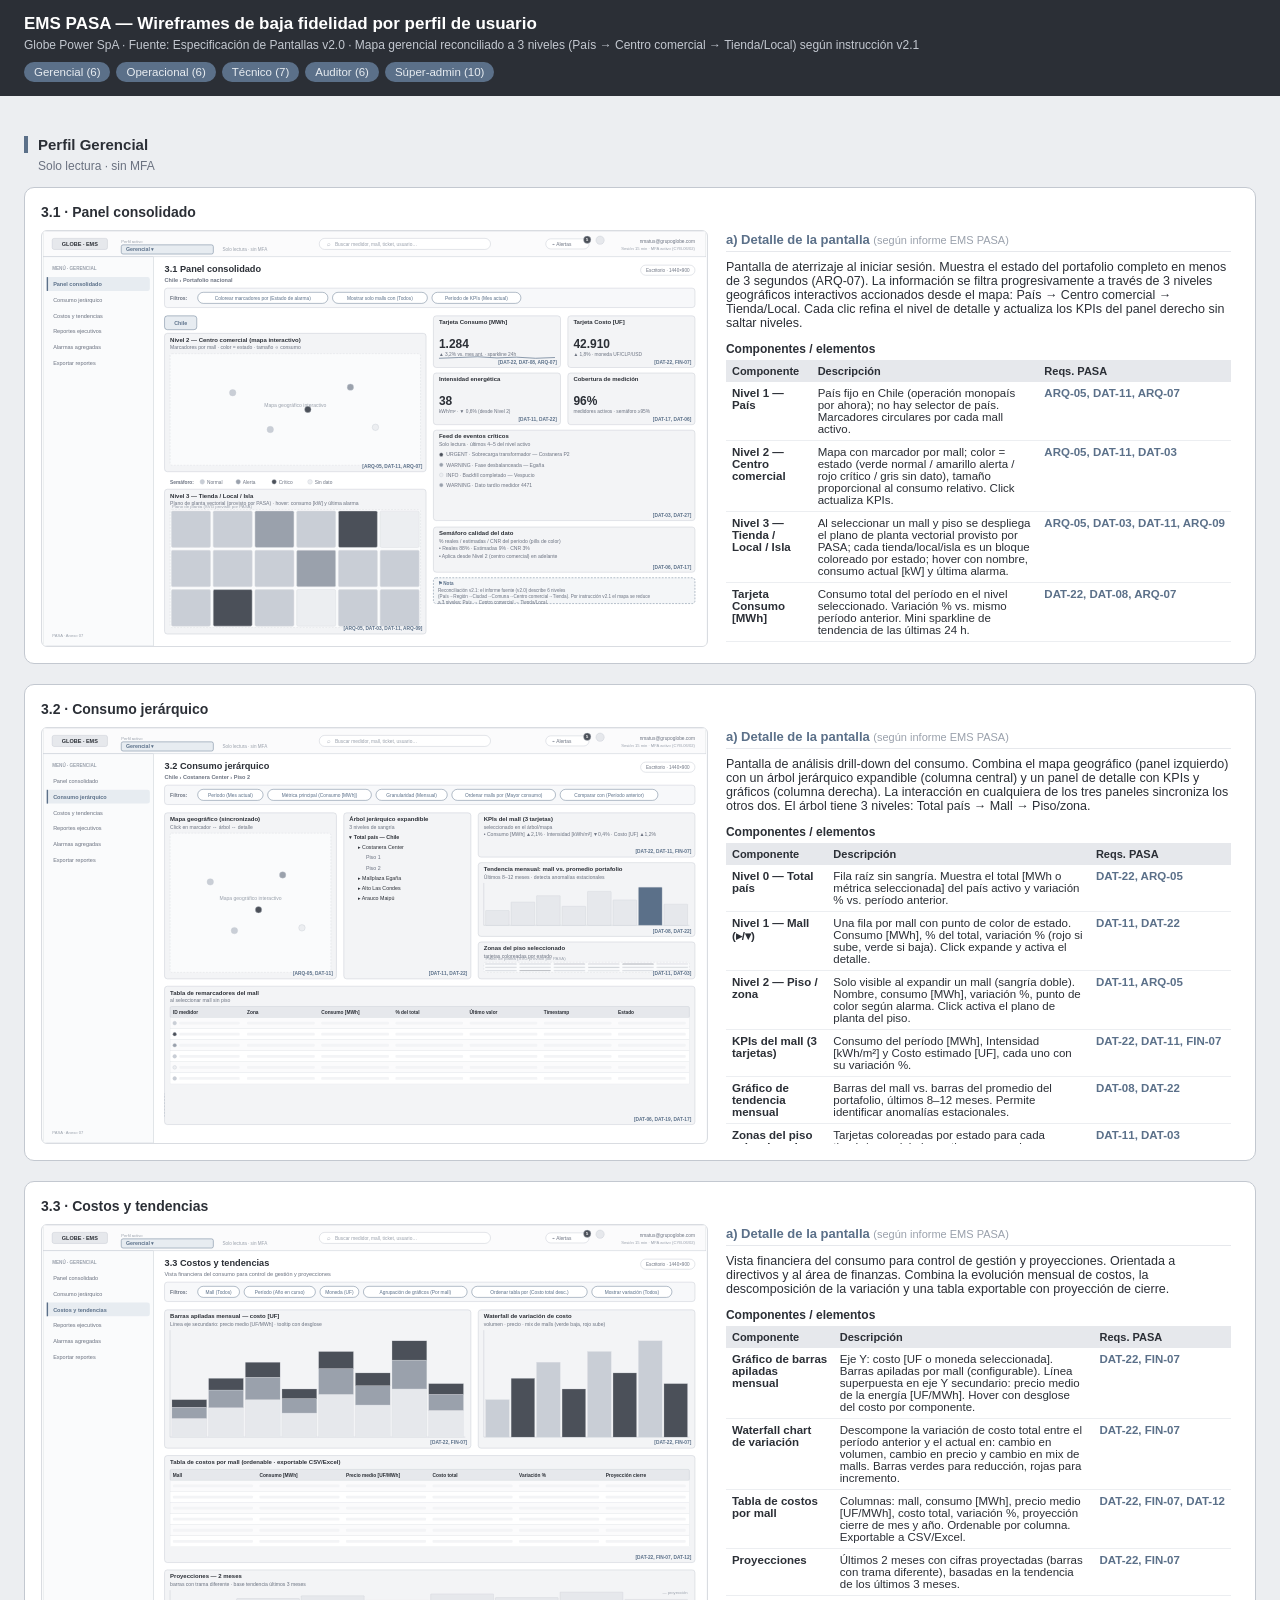
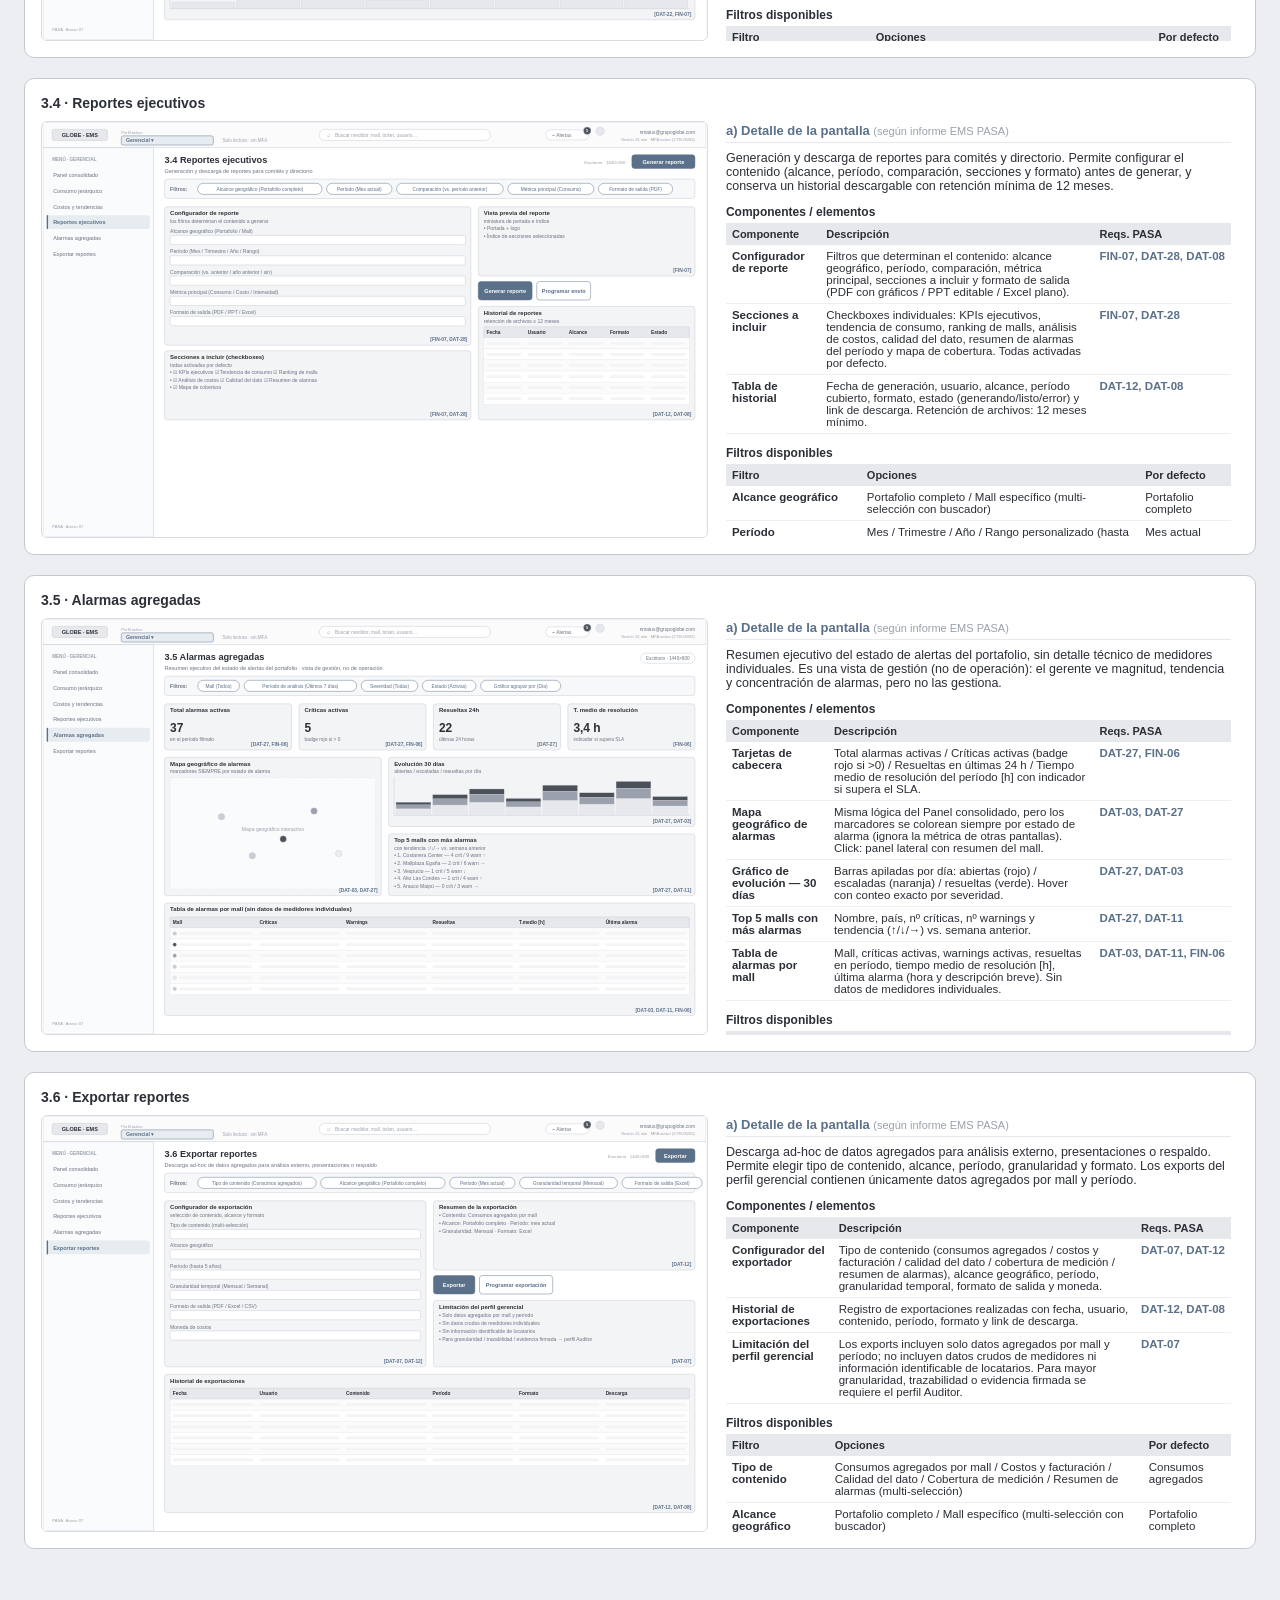
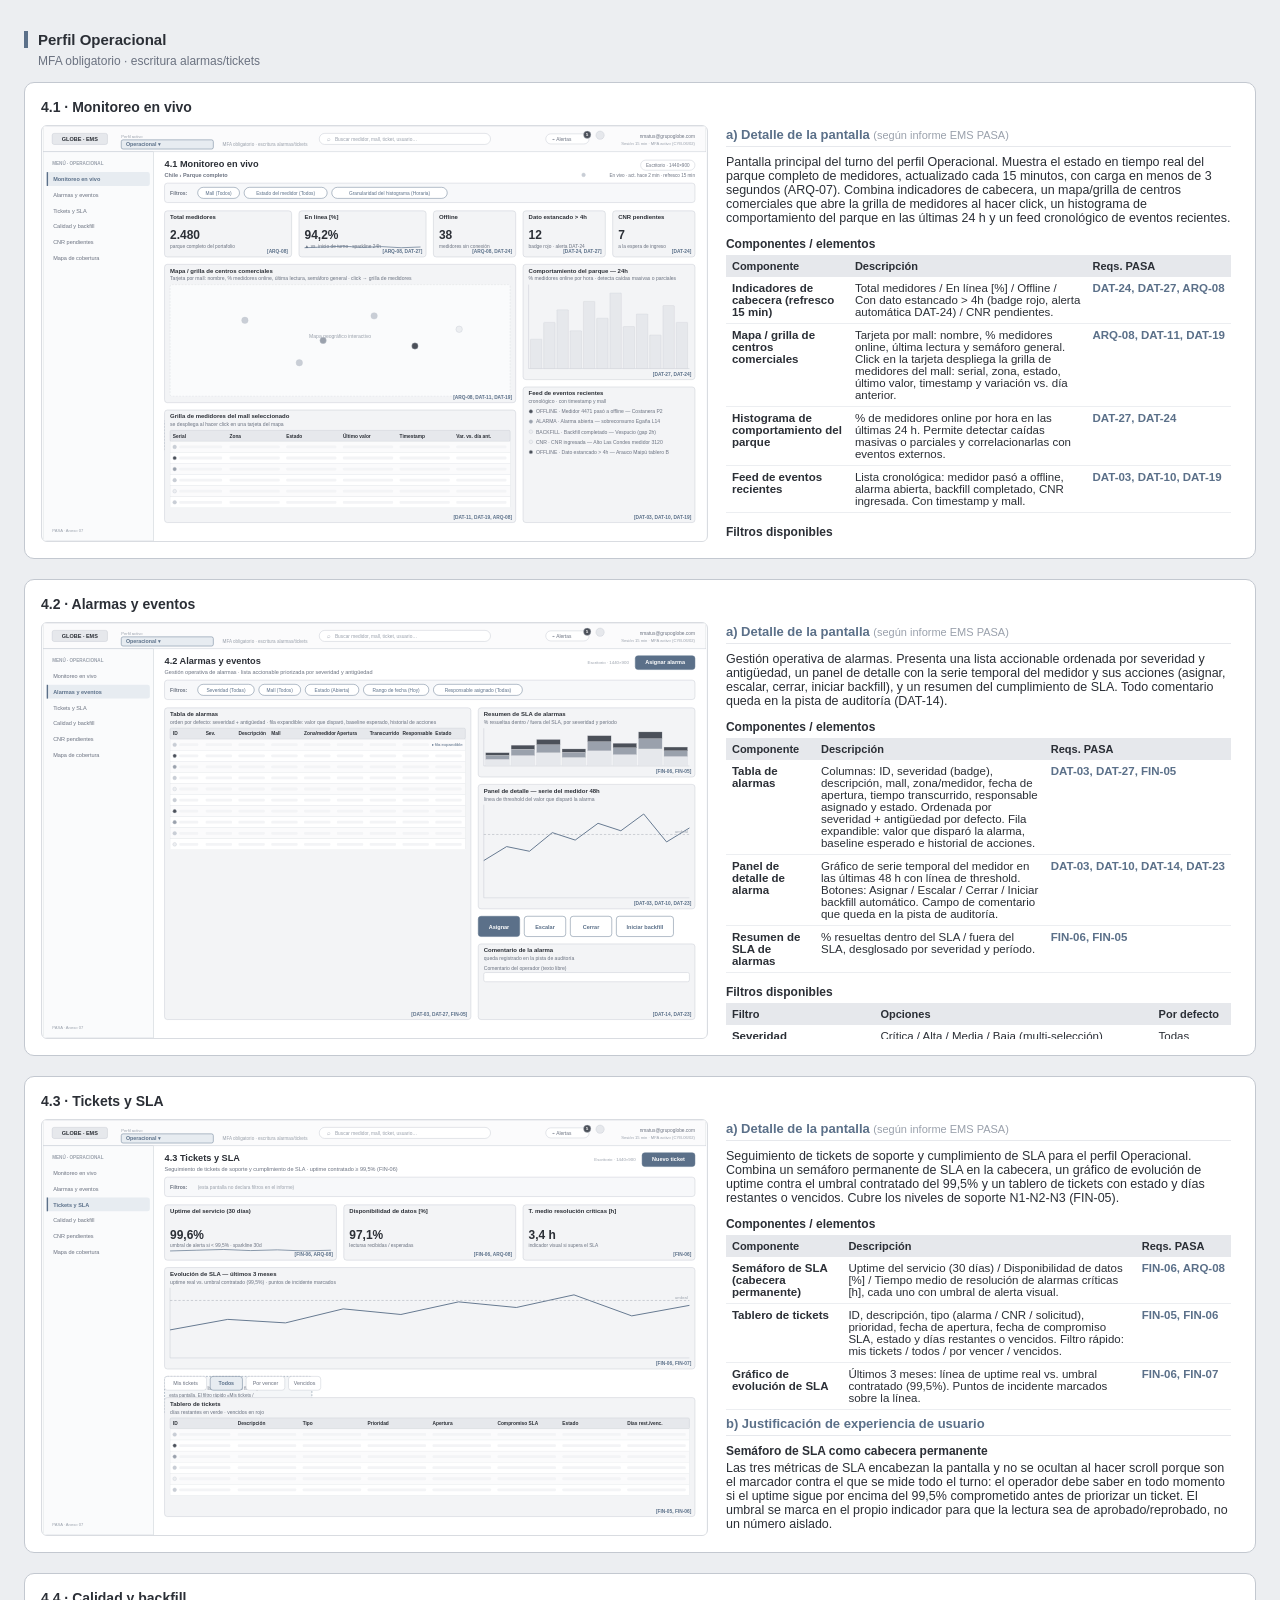
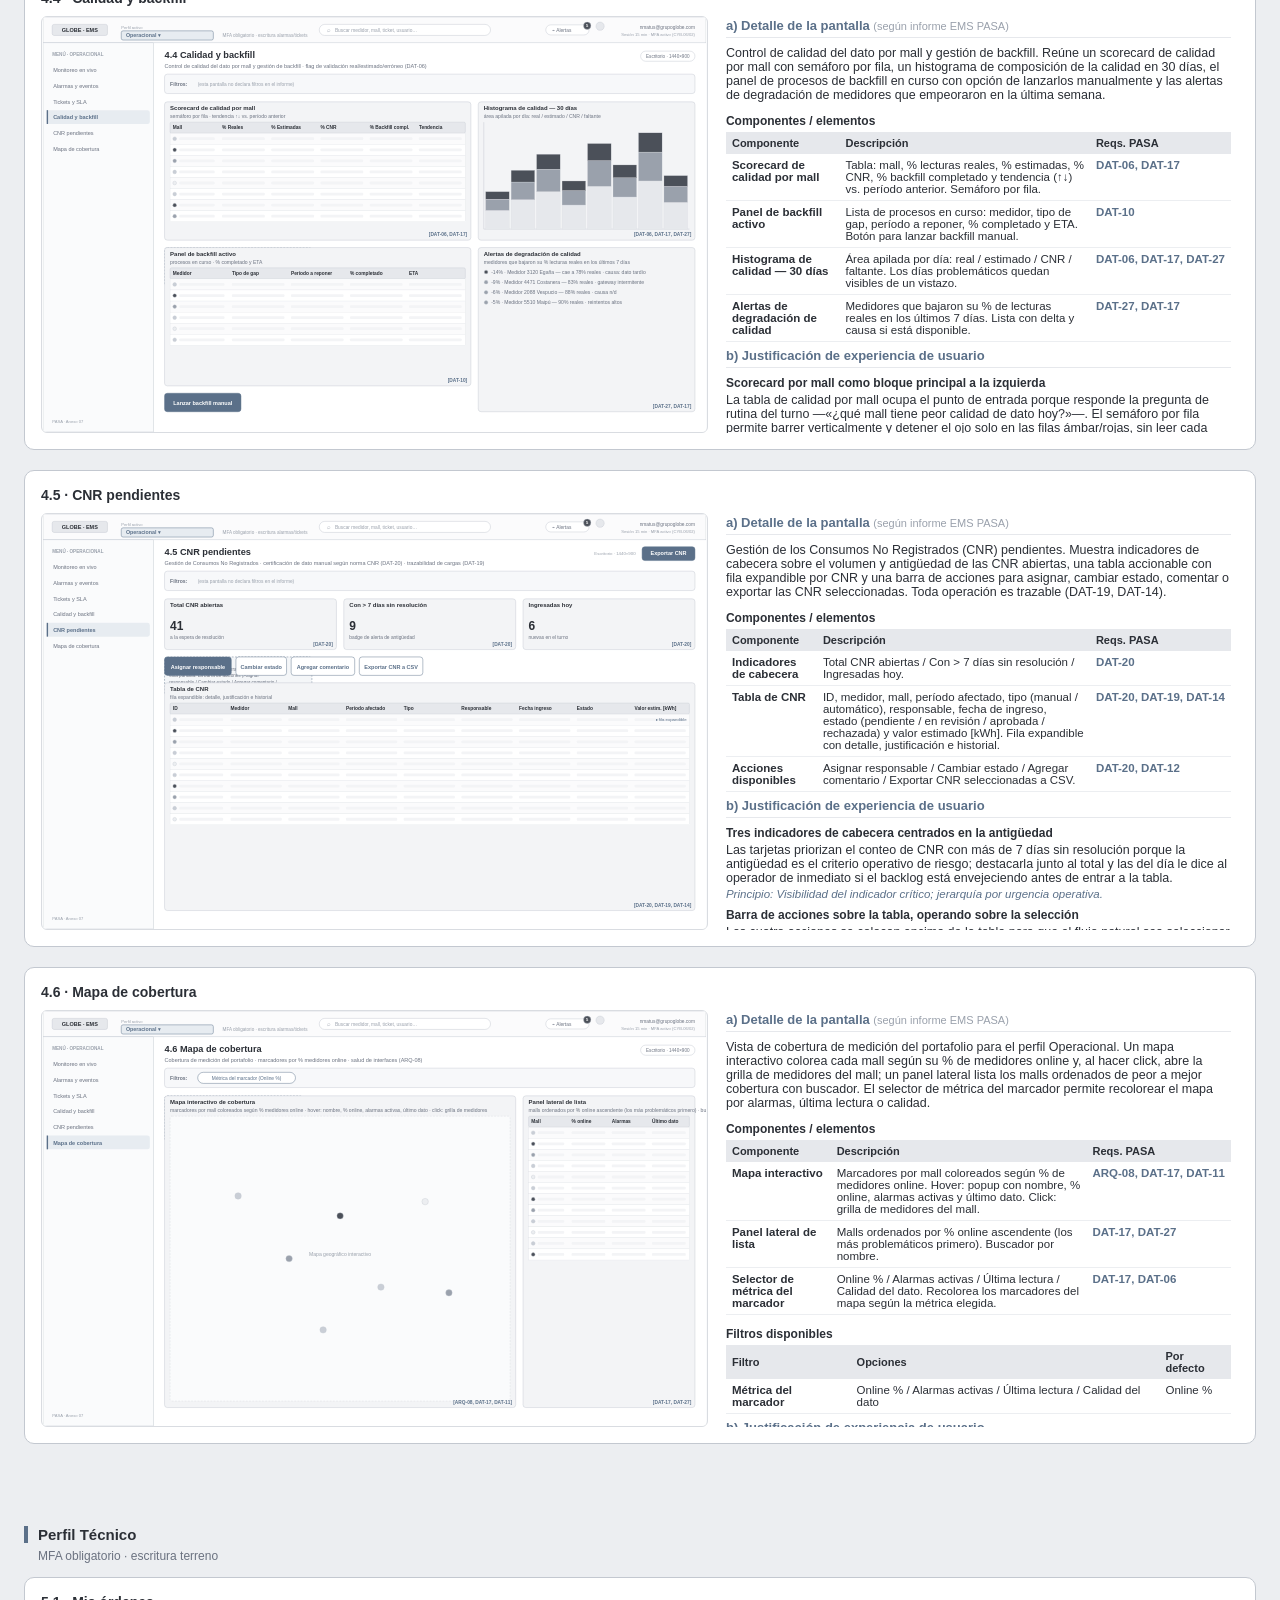
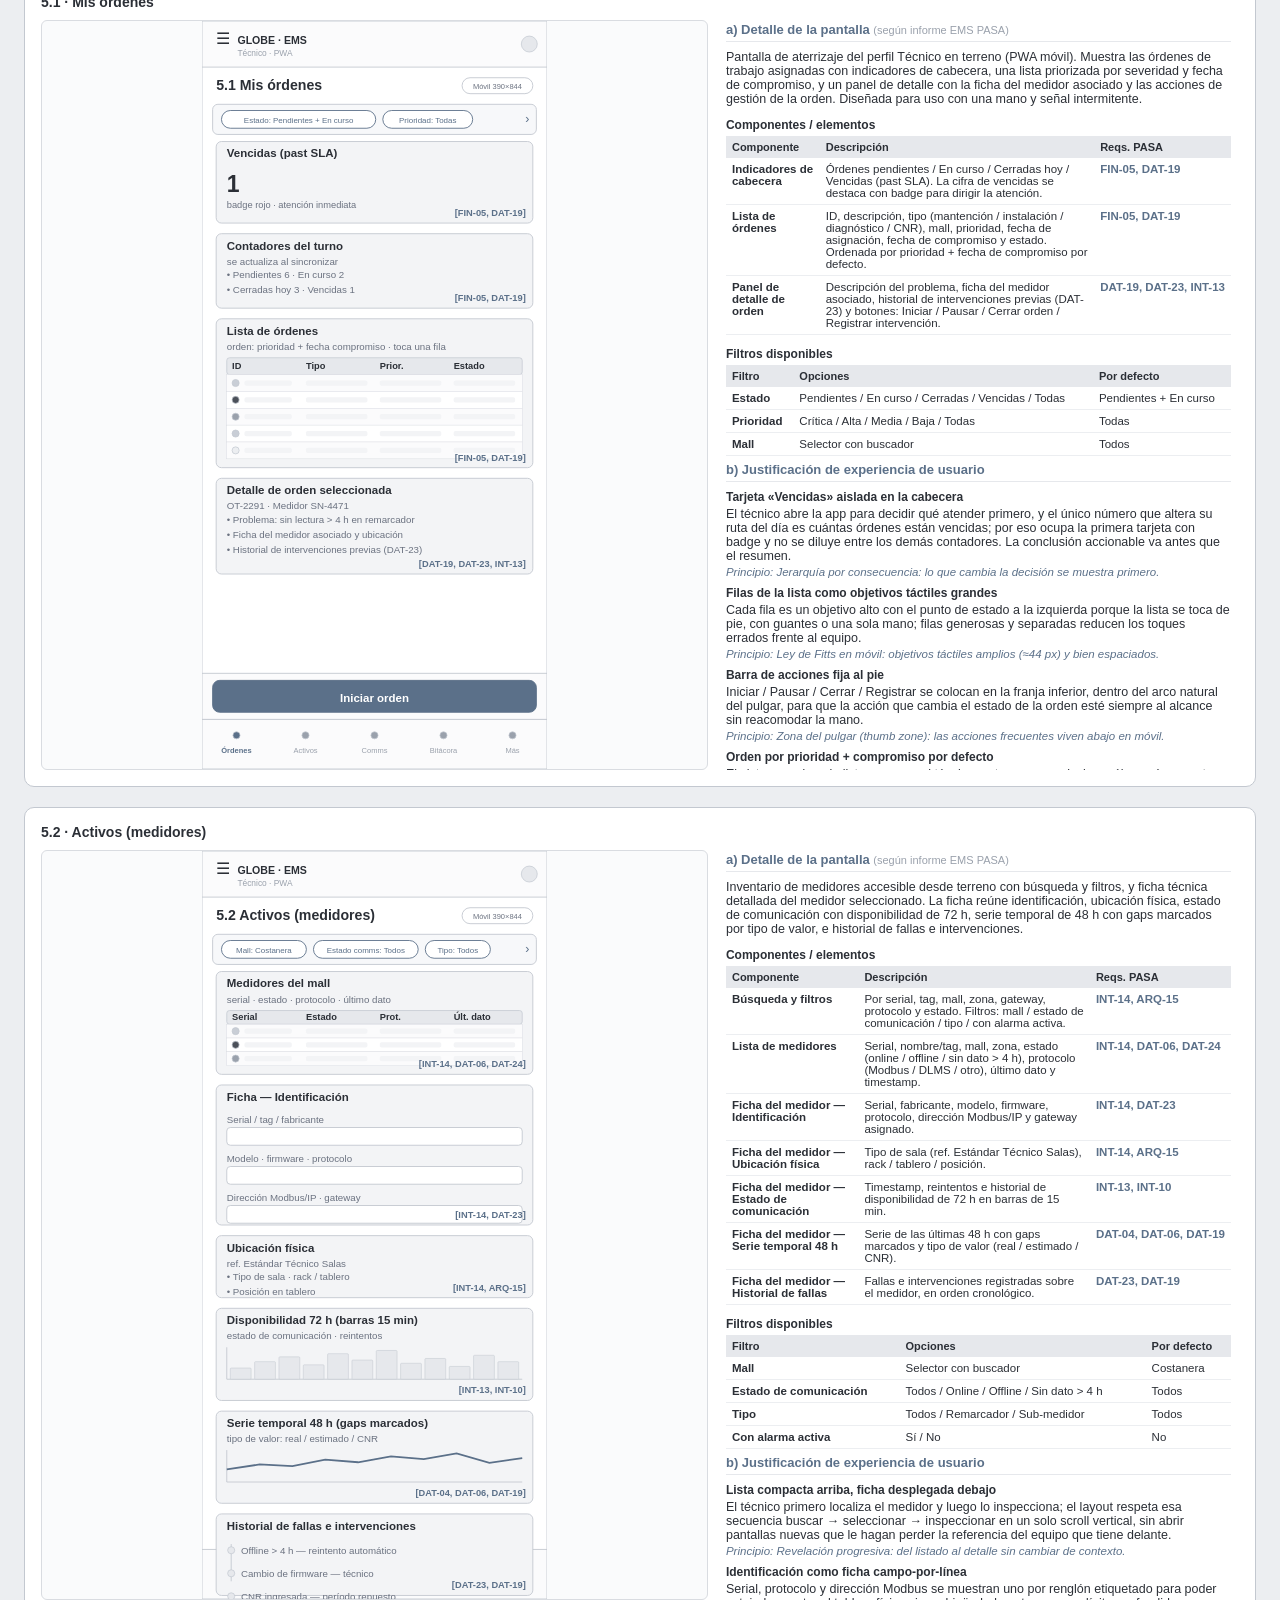
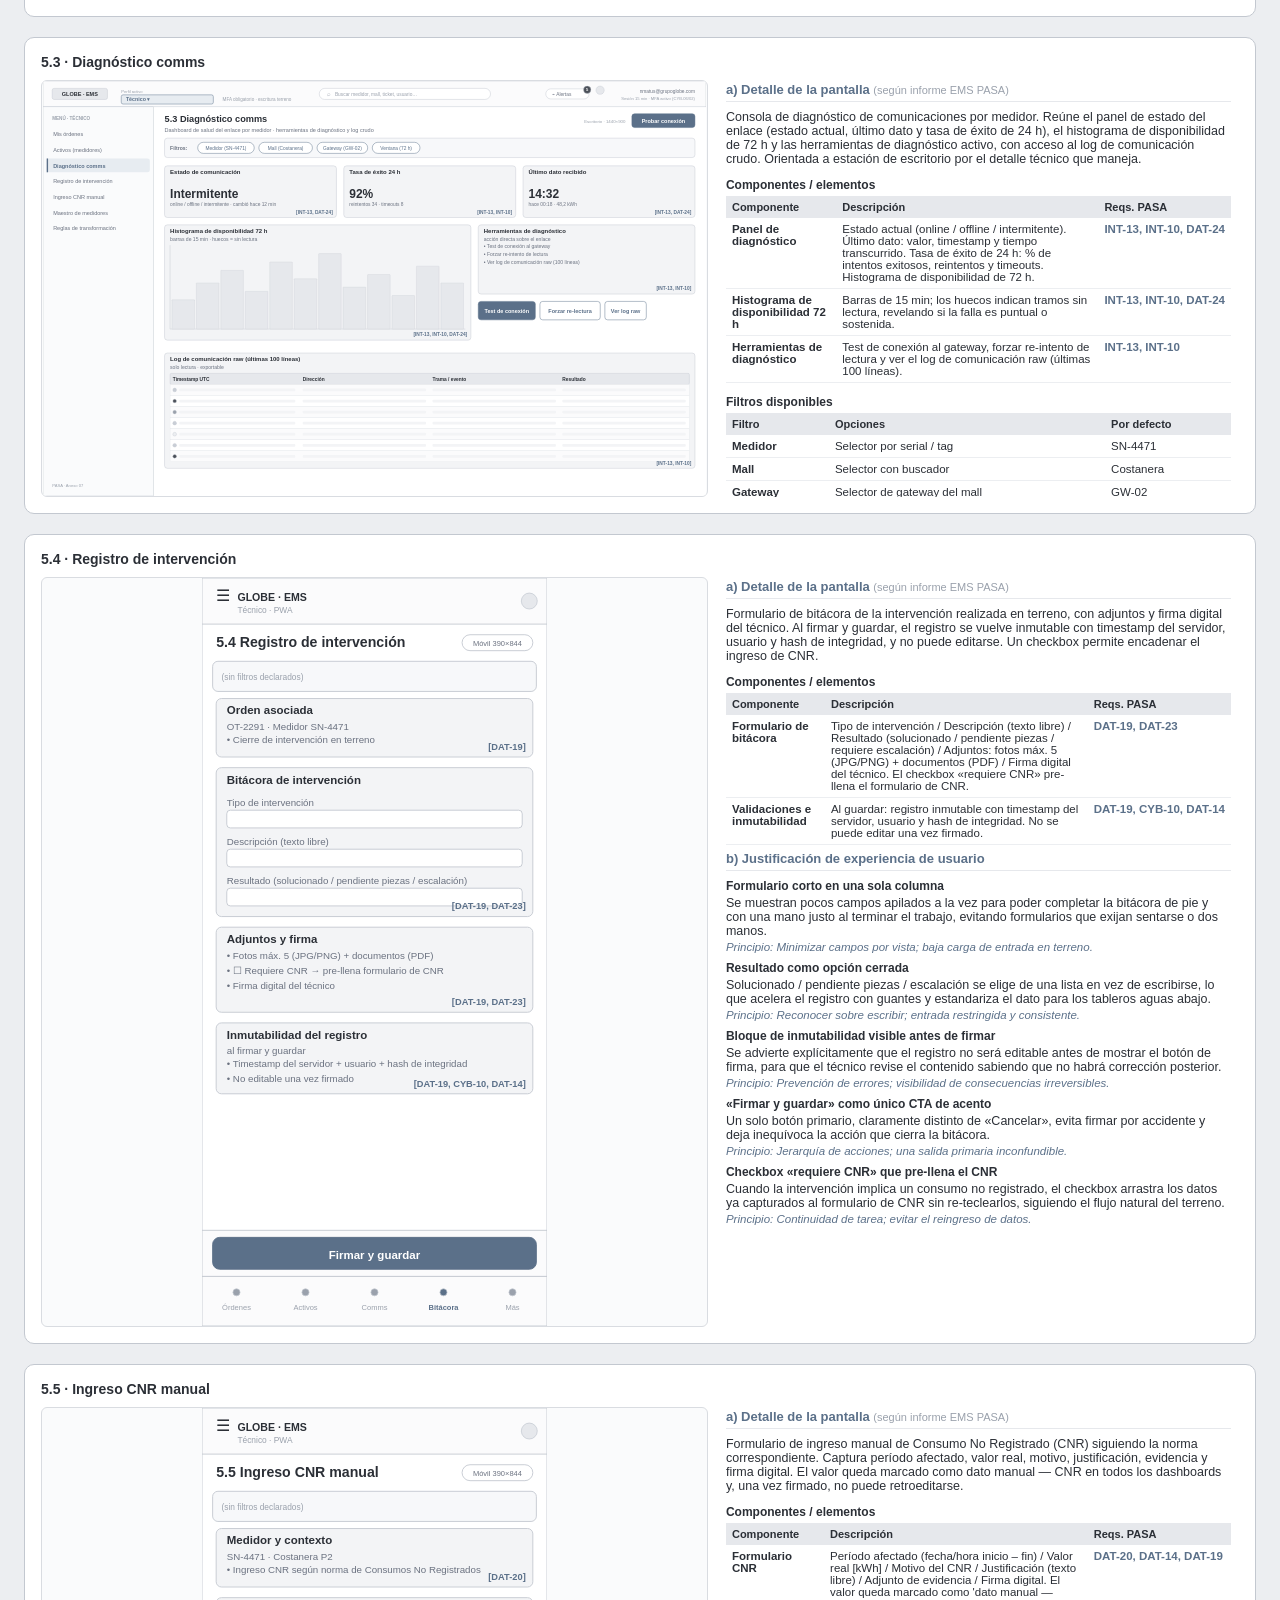
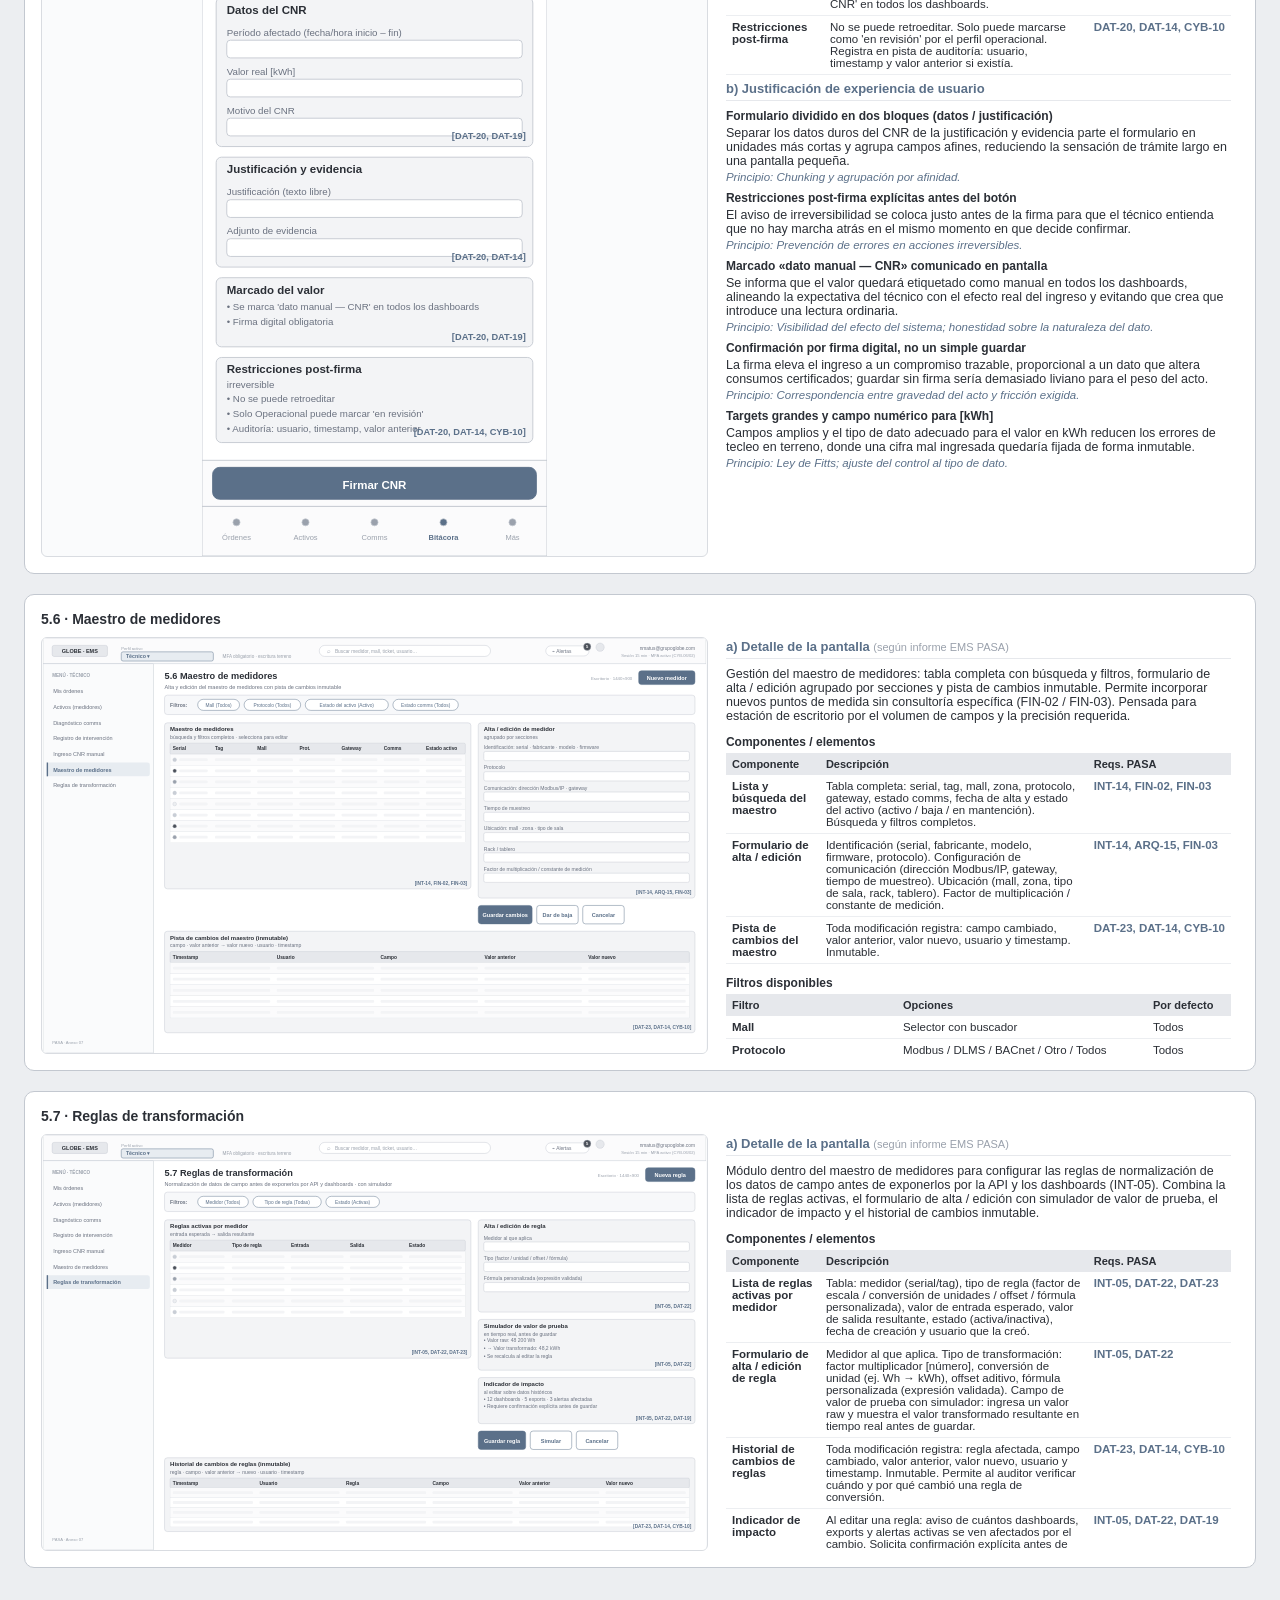
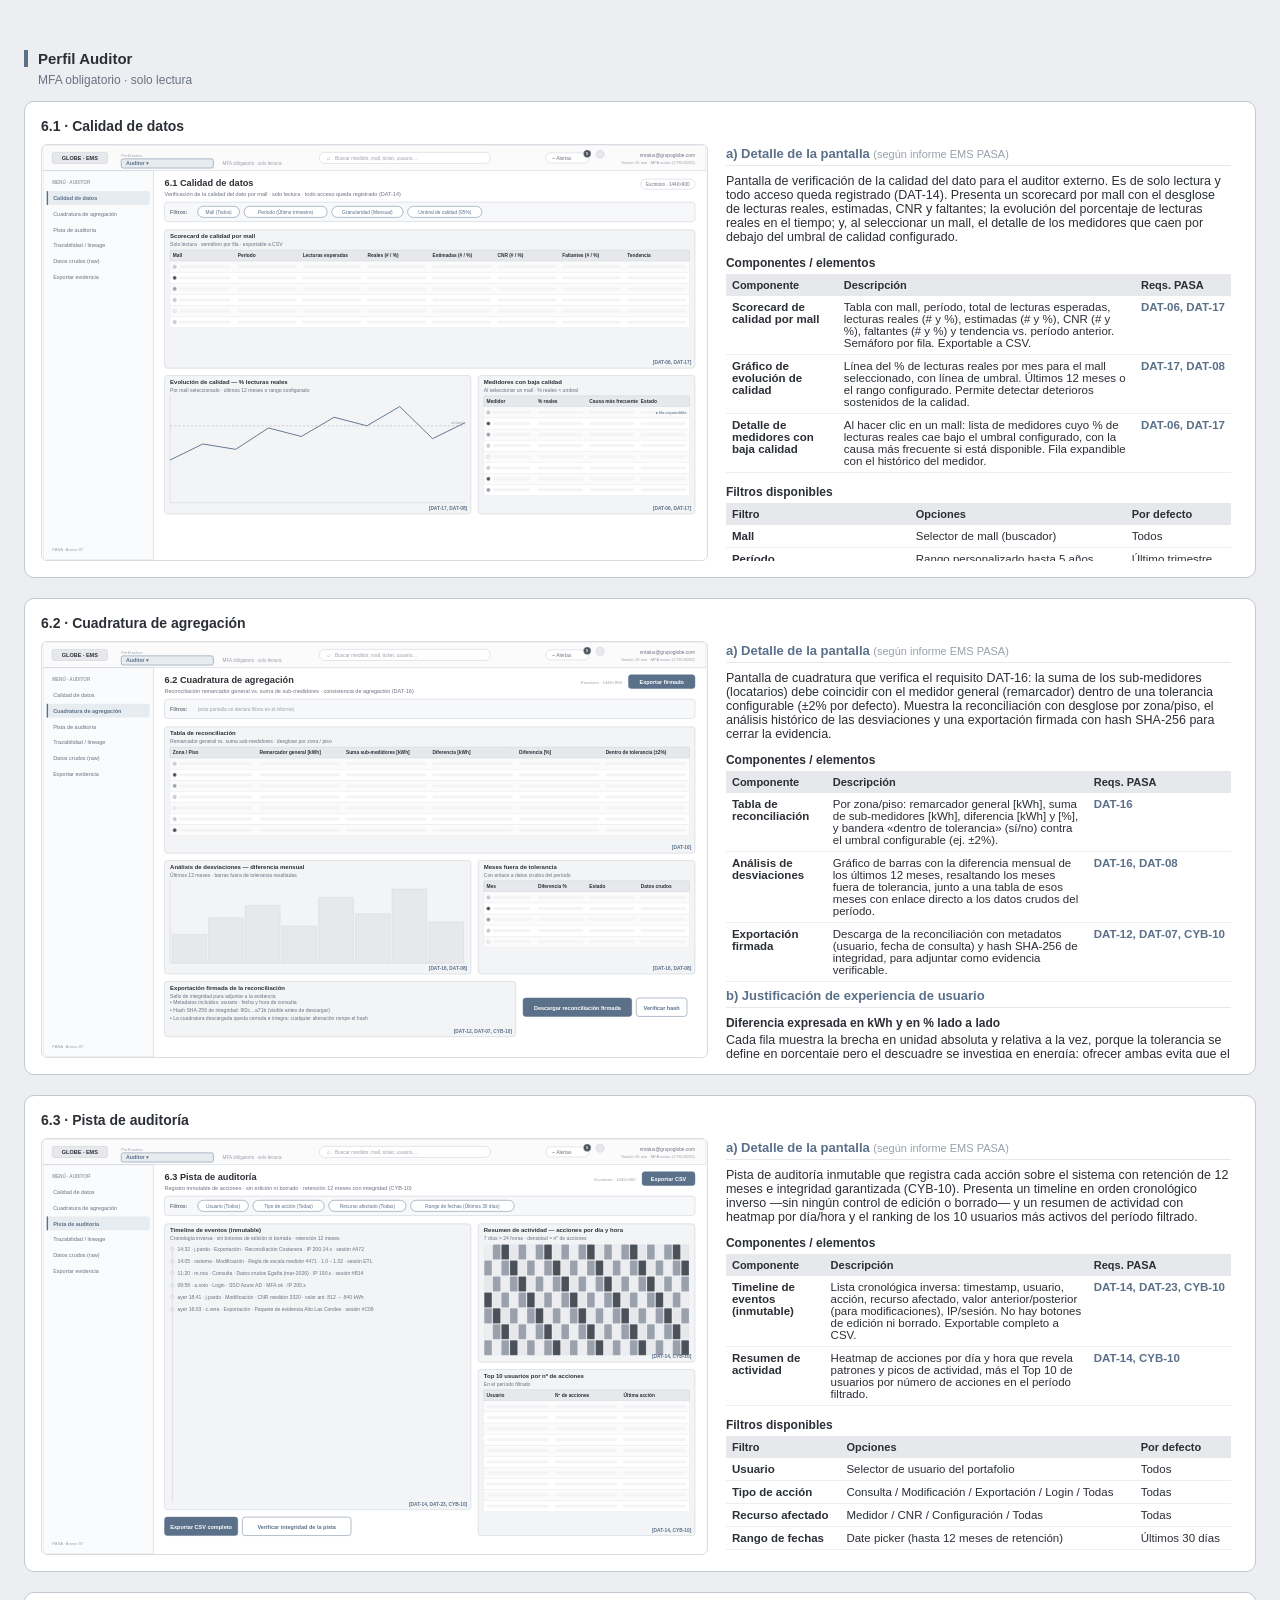
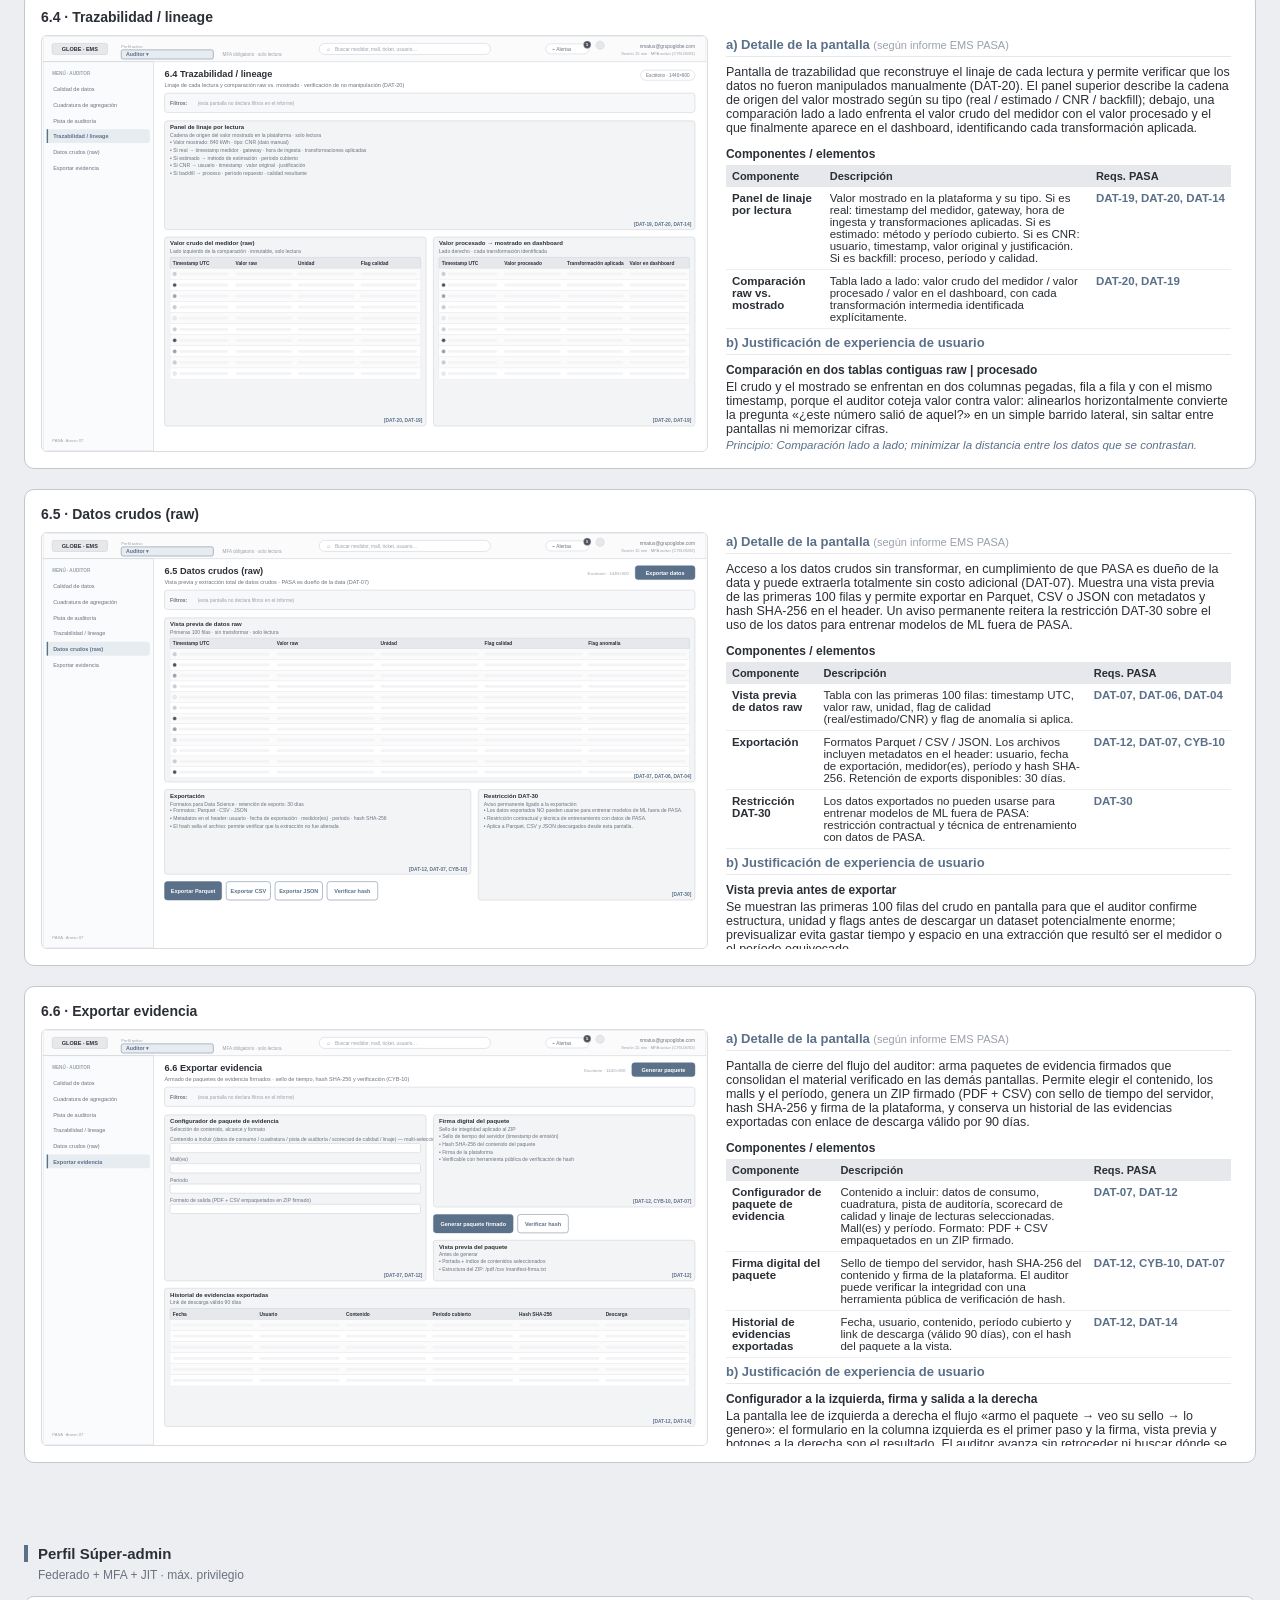
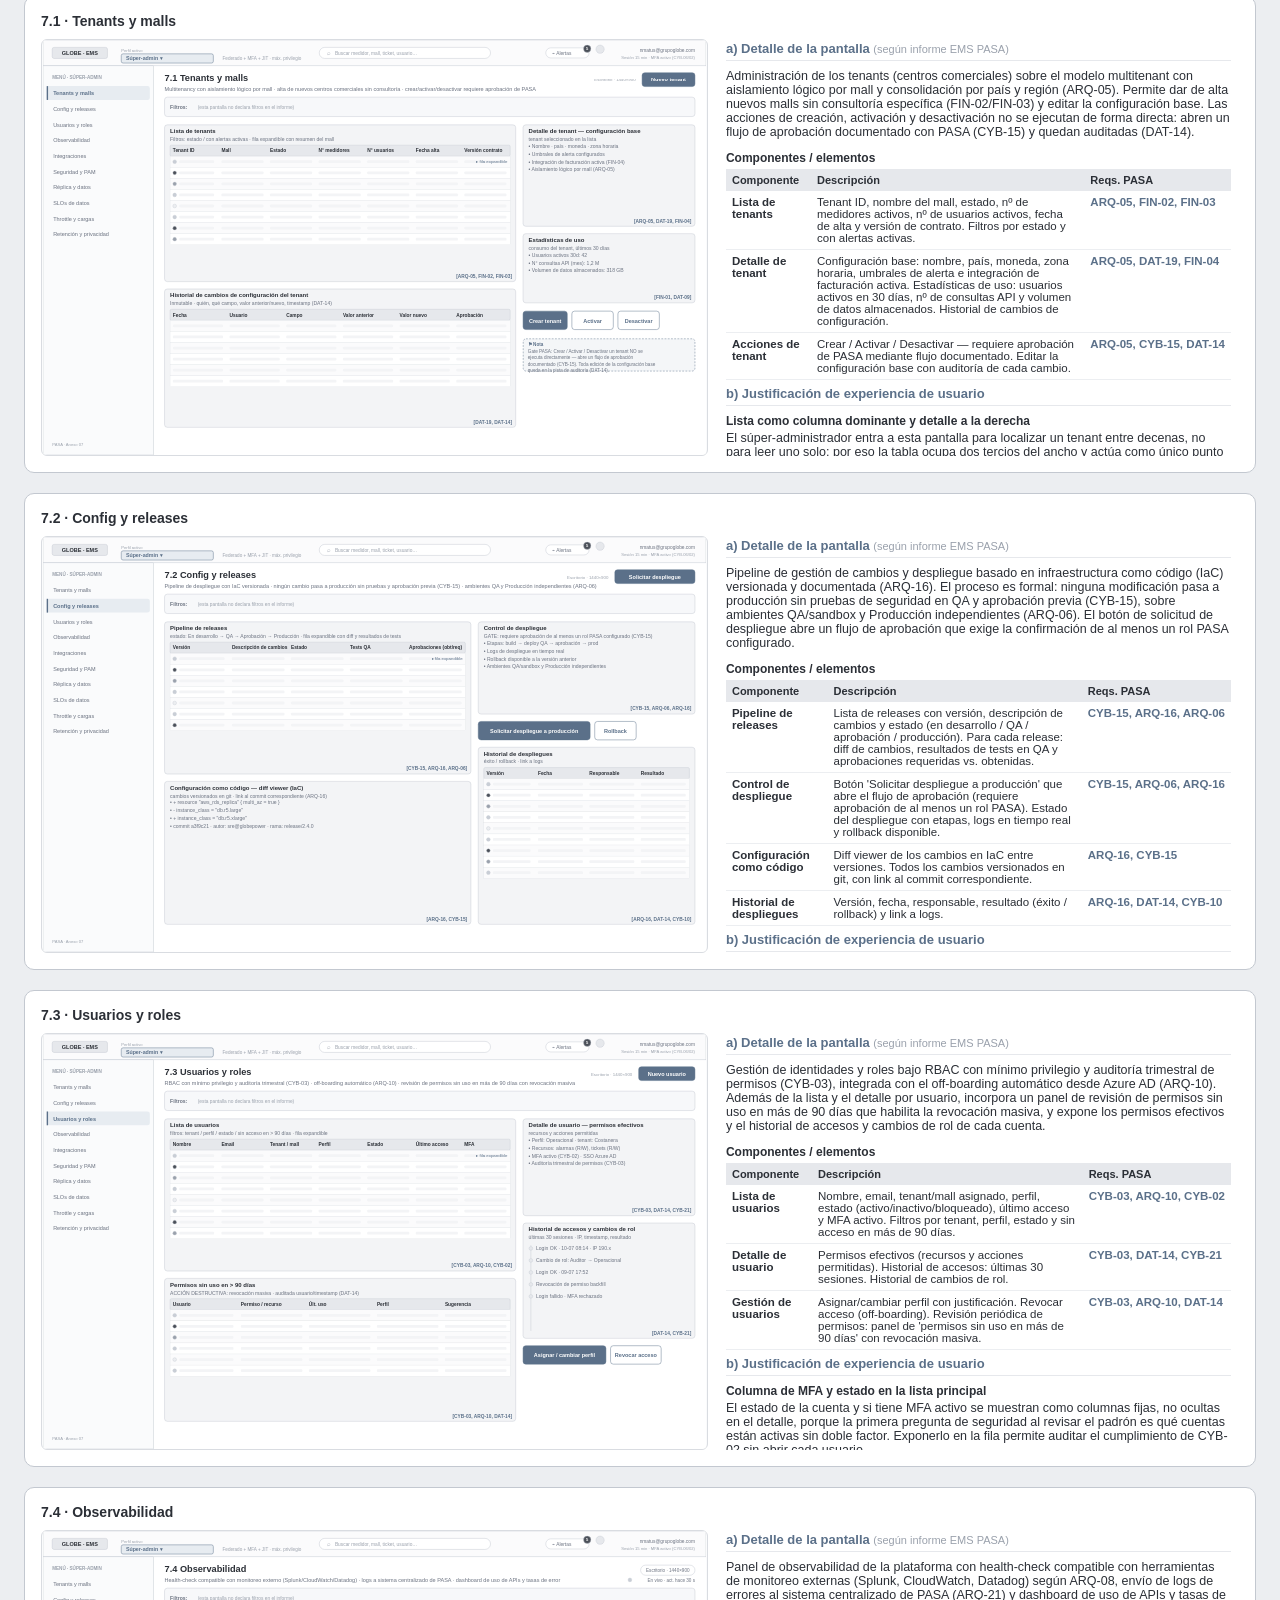
==== commit 3b84763f: "Monopaís (fase 2): quitar columnas y agrupación 'País' Elimina la columna 'País' de las tablas (cost" ====
--- a/index.html
+++ b/index.html
@@ -124,21 +124,21 @@
 <h4>a) Detalle de la pantalla <span class="src">(según informe EMS PASA)</span></h4>
 <p class="desc">Vista financiera del consumo para control de gestión y proyecciones. Orientada a directivos y al área de finanzas. Combina la evolución mensual de costos, la descomposición de la variación y una tabla exportable con proyección de cierre.</p>
 <p class="lbl">Componentes / elementos</p><table><thead><tr><th>Componente</th><th>Descripción</th><th>Reqs. PASA</th></tr></thead><tbody>
-<tr><td><b>Gráfico de barras apiladas mensual</b></td><td>Eje Y: costo [UF o moneda seleccionada]. Barras apiladas por país o mall (configurable). Línea superpuesta en eje Y secundario: precio medio de la energía [UF/MWh]. Hover con desglose del costo por componente.</td><td class="req">DAT-22, FIN-07</td></tr>
+<tr><td><b>Gráfico de barras apiladas mensual</b></td><td>Eje Y: costo [UF o moneda seleccionada]. Barras apiladas por mall (configurable). Línea superpuesta en eje Y secundario: precio medio de la energía [UF/MWh]. Hover con desglose del costo por componente.</td><td class="req">DAT-22, FIN-07</td></tr>
 <tr><td><b>Waterfall chart de variación</b></td><td>Descompone la variación de costo total entre el período anterior y el actual en: cambio en volumen, cambio en precio y cambio en mix de malls. Barras verdes para reducción, rojas para incremento.</td><td class="req">DAT-22, FIN-07</td></tr>
-<tr><td><b>Tabla de costos por mall</b></td><td>Columnas: mall, país, consumo [MWh], precio medio [UF/MWh], costo total, variación %, proyección cierre de mes y año. Ordenable por columna. Exportable a CSV/Excel.</td><td class="req">DAT-22, FIN-07, DAT-12</td></tr>
+<tr><td><b>Tabla de costos por mall</b></td><td>Columnas: mall, consumo [MWh], precio medio [UF/MWh], costo total, variación %, proyección cierre de mes y año. Ordenable por columna. Exportable a CSV/Excel.</td><td class="req">DAT-22, FIN-07, DAT-12</td></tr>
 <tr><td><b>Proyecciones</b></td><td>Últimos 2 meses con cifras proyectadas (barras con trama diferente), basadas en la tendencia de los últimos 3 meses.</td><td class="req">DAT-22, FIN-07</td></tr>
 </tbody></table>
 <p class="lbl">Filtros disponibles</p><table><thead><tr><th>Filtro</th><th>Opciones</th><th>Por defecto</th></tr></thead><tbody>
 <tr><td><b>Mall</b></td><td>Multi-selección con buscador</td><td>Todos</td></tr>
 <tr><td><b>Período</b></td><td>Mes actual / Trimestre / Año en curso / Últimos 12 meses / Rango personalizado</td><td>Año en curso</td></tr>
 <tr><td><b>Moneda</b></td><td>UF / CLP / USD (conversión al tipo de cambio del último día disponible)</td><td>UF</td></tr>
-<tr><td><b>Agrupación de gráficos</b></td><td>Por país / Por mall / Por tipología de mall</td><td>Por país</td></tr>
+<tr><td><b>Agrupación de gráficos</b></td><td>Por mall / Por tipología de mall</td><td>Por mall</td></tr>
 <tr><td><b>Ordenar tabla por</b></td><td>Cualquier columna (asc/desc)</td><td>Costo total desc.</td></tr>
 <tr><td><b>Mostrar solo malls con variación</b></td><td>Todos / &gt;5% / &gt;10% / &gt;20% (campo numérico)</td><td>Todos</td></tr>
 </tbody></table>
 <h4>b) Justificación de experiencia de usuario</h4>
-<div class="ux"><p class="uxc">Barras apiladas como pieza principal a la izquierda</p><p>La evolución mensual del costo es lo que el área de control de gestión revisa primero, así que ocupa el mayor bloque y el punto de entrada de lectura. Apilar por país/mall en una sola barra por mes permite ver a la vez el total y su composición sin cambiar de gráfico.</p>
+<div class="ux"><p class="uxc">Barras apiladas como pieza principal a la izquierda</p><p>La evolución mensual del costo es lo que el área de control de gestión revisa primero, así que ocupa el mayor bloque y el punto de entrada de lectura. Apilar por mall en una sola barra por mes permite ver a la vez el total y su composición sin cambiar de gráfico.</p>
 <p class="prin">Principio: Jerarquía visual por frecuencia de uso; densidad informativa controlada.</p>
 </div>
 <div class="ux"><p class="uxc">Waterfall junto a las barras, no en otra pestaña</p><p>El waterfall responde la pregunta que surge inmediatamente al ver subir el costo: «¿fue volumen, precio o mix?». Colocarlo al lado —no en otra pantalla— permite leer el «cuánto» y el «por qué» en el mismo movimiento ocular, respetando el sentido de lectura izquierda→derecha.</p>
@@ -199,7 +199,7 @@
 <tr><td><b>Mapa geográfico de alarmas</b></td><td>Misma lógica del Panel consolidado, pero los marcadores se colorean siempre por estado de alarma (ignora la métrica de otras pantallas). Click: panel lateral con resumen del mall.</td><td class="req">DAT-03, DAT-27</td></tr>
 <tr><td><b>Gráfico de evolución — 30 días</b></td><td>Barras apiladas por día: abiertas (rojo) / escaladas (naranja) / resueltas (verde). Hover con conteo exacto por severidad.</td><td class="req">DAT-27, DAT-03</td></tr>
 <tr><td><b>Top 5 malls con más alarmas</b></td><td>Nombre, país, nº críticas, nº warnings y tendencia (↑/↓/→) vs. semana anterior.</td><td class="req">DAT-27, DAT-11</td></tr>
-<tr><td><b>Tabla de alarmas por mall</b></td><td>Mall, país, críticas activas, warnings activas, resueltas en período, tiempo medio de resolución [h], última alarma (hora y descripción breve). Sin datos de medidores individuales.</td><td class="req">DAT-03, DAT-11, FIN-06</td></tr>
+<tr><td><b>Tabla de alarmas por mall</b></td><td>Mall, críticas activas, warnings activas, resueltas en período, tiempo medio de resolución [h], última alarma (hora y descripción breve). Sin datos de medidores individuales.</td><td class="req">DAT-03, DAT-11, FIN-06</td></tr>
 </tbody></table>
 <p class="lbl">Filtros disponibles</p><table><thead><tr><th>Filtro</th><th>Opciones</th><th>Por defecto</th></tr></thead><tbody>
 <tr><td><b>Mall</b></td><td>Multi-selección con buscador</td><td>Todos</td></tr>
@@ -270,7 +270,7 @@
 <p class="desc">Pantalla principal del turno del perfil Operacional. Muestra el estado en tiempo real del parque completo de medidores, actualizado cada 15 minutos, con carga en menos de 3 segundos (ARQ-07). Combina indicadores de cabecera, un mapa/grilla de centros comerciales que abre la grilla de medidores al hacer click, un histograma de comportamiento del parque en las últimas 24 h y un feed cronológico de eventos recientes.</p>
 <p class="lbl">Componentes / elementos</p><table><thead><tr><th>Componente</th><th>Descripción</th><th>Reqs. PASA</th></tr></thead><tbody>
 <tr><td><b>Indicadores de cabecera (refresco 15 min)</b></td><td>Total medidores / En línea [%] / Offline / Con dato estancado &gt; 4h (badge rojo, alerta automática DAT-24) / CNR pendientes.</td><td class="req">DAT-24, DAT-27, ARQ-08</td></tr>
-<tr><td><b>Mapa / grilla de centros comerciales</b></td><td>Tarjeta por mall: nombre, país, % medidores online, última lectura y semáforo general. Click en la tarjeta despliega la grilla de medidores del mall: serial, zona, estado, último valor, timestamp y variación vs. día anterior.</td><td class="req">ARQ-08, DAT-11, DAT-19</td></tr>
+<tr><td><b>Mapa / grilla de centros comerciales</b></td><td>Tarjeta por mall: nombre, % medidores online, última lectura y semáforo general. Click en la tarjeta despliega la grilla de medidores del mall: serial, zona, estado, último valor, timestamp y variación vs. día anterior.</td><td class="req">ARQ-08, DAT-11, DAT-19</td></tr>
 <tr><td><b>Histograma de comportamiento del parque</b></td><td>% de medidores online por hora en las últimas 24 h. Permite detectar caídas masivas o parciales y correlacionarlas con eventos externos.</td><td class="req">DAT-27, DAT-24</td></tr>
 <tr><td><b>Feed de eventos recientes</b></td><td>Lista cronológica: medidor pasó a offline, alarma abierta, backfill completado, CNR ingresada. Con timestamp y mall.</td><td class="req">DAT-03, DAT-10, DAT-19</td></tr>
 </tbody></table>
@@ -486,7 +486,7 @@
 <h4>a) Detalle de la pantalla <span class="src">(según informe EMS PASA)</span></h4>
 <p class="desc">Inventario de medidores accesible desde terreno con búsqueda y filtros, y ficha técnica detallada del medidor seleccionado. La ficha reúne identificación, ubicación física, estado de comunicación con disponibilidad de 72 h, serie temporal de 48 h con gaps marcados por tipo de valor, e historial de fallas e intervenciones.</p>
 <p class="lbl">Componentes / elementos</p><table><thead><tr><th>Componente</th><th>Descripción</th><th>Reqs. PASA</th></tr></thead><tbody>
-<tr><td><b>Búsqueda y filtros</b></td><td>Por serial, tag, mall, zona, gateway, protocolo y estado. Filtros: país / mall / estado de comunicación / tipo / con alarma activa.</td><td class="req">INT-14, ARQ-15</td></tr>
+<tr><td><b>Búsqueda y filtros</b></td><td>Por serial, tag, mall, zona, gateway, protocolo y estado. Filtros: mall / estado de comunicación / tipo / con alarma activa.</td><td class="req">INT-14, ARQ-15</td></tr>
 <tr><td><b>Lista de medidores</b></td><td>Serial, nombre/tag, mall, zona, estado (online / offline / sin dato &gt; 4 h), protocolo (Modbus / DLMS / otro), último dato y timestamp.</td><td class="req">INT-14, DAT-06, DAT-24</td></tr>
 <tr><td><b>Ficha del medidor — Identificación</b></td><td>Serial, fabricante, modelo, firmware, protocolo, dirección Modbus/IP y gateway asignado.</td><td class="req">INT-14, DAT-23</td></tr>
 <tr><td><b>Ficha del medidor — Ubicación física</b></td><td>Tipo de sala (ref. Estándar Técnico Salas), rack / tablero / posición.</td><td class="req">INT-14, ARQ-15</td></tr>
@@ -861,7 +861,7 @@
 <h4>a) Detalle de la pantalla <span class="src">(según informe EMS PASA)</span></h4>
 <p class="desc">Administración de los tenants (centros comerciales) sobre el modelo multitenant con aislamiento lógico por mall y consolidación por país y región (ARQ-05). Permite dar de alta nuevos malls sin consultoría específica (FIN-02/FIN-03) y editar la configuración base. Las acciones de creación, activación y desactivación no se ejecutan de forma directa: abren un flujo de aprobación documentado con PASA (CYB-15) y quedan auditadas (DAT-14).</p>
 <p class="lbl">Componentes / elementos</p><table><thead><tr><th>Componente</th><th>Descripción</th><th>Reqs. PASA</th></tr></thead><tbody>
-<tr><td><b>Lista de tenants</b></td><td>Tenant ID, nombre del mall, país, estado, nº de medidores activos, nº de usuarios activos, fecha de alta y versión de contrato. Filtros por país, estado y con alertas activas.</td><td class="req">ARQ-05, FIN-02, FIN-03</td></tr>
+<tr><td><b>Lista de tenants</b></td><td>Tenant ID, nombre del mall, estado, nº de medidores activos, nº de usuarios activos, fecha de alta y versión de contrato. Filtros por estado y con alertas activas.</td><td class="req">ARQ-05, FIN-02, FIN-03</td></tr>
 <tr><td><b>Detalle de tenant</b></td><td>Configuración base: nombre, país, moneda, zona horaria, umbrales de alerta e integración de facturación activa. Estadísticas de uso: usuarios activos en 30 días, nº de consultas API y volumen de datos almacenados. Historial de cambios de configuración.</td><td class="req">ARQ-05, DAT-19, FIN-04</td></tr>
 <tr><td><b>Acciones de tenant</b></td><td>Crear / Activar / Desactivar — requiere aprobación de PASA mediante flujo documentado. Editar la configuración base con auditoría de cada cambio.</td><td class="req">ARQ-05, CYB-15, DAT-14</td></tr>
 </tbody></table>
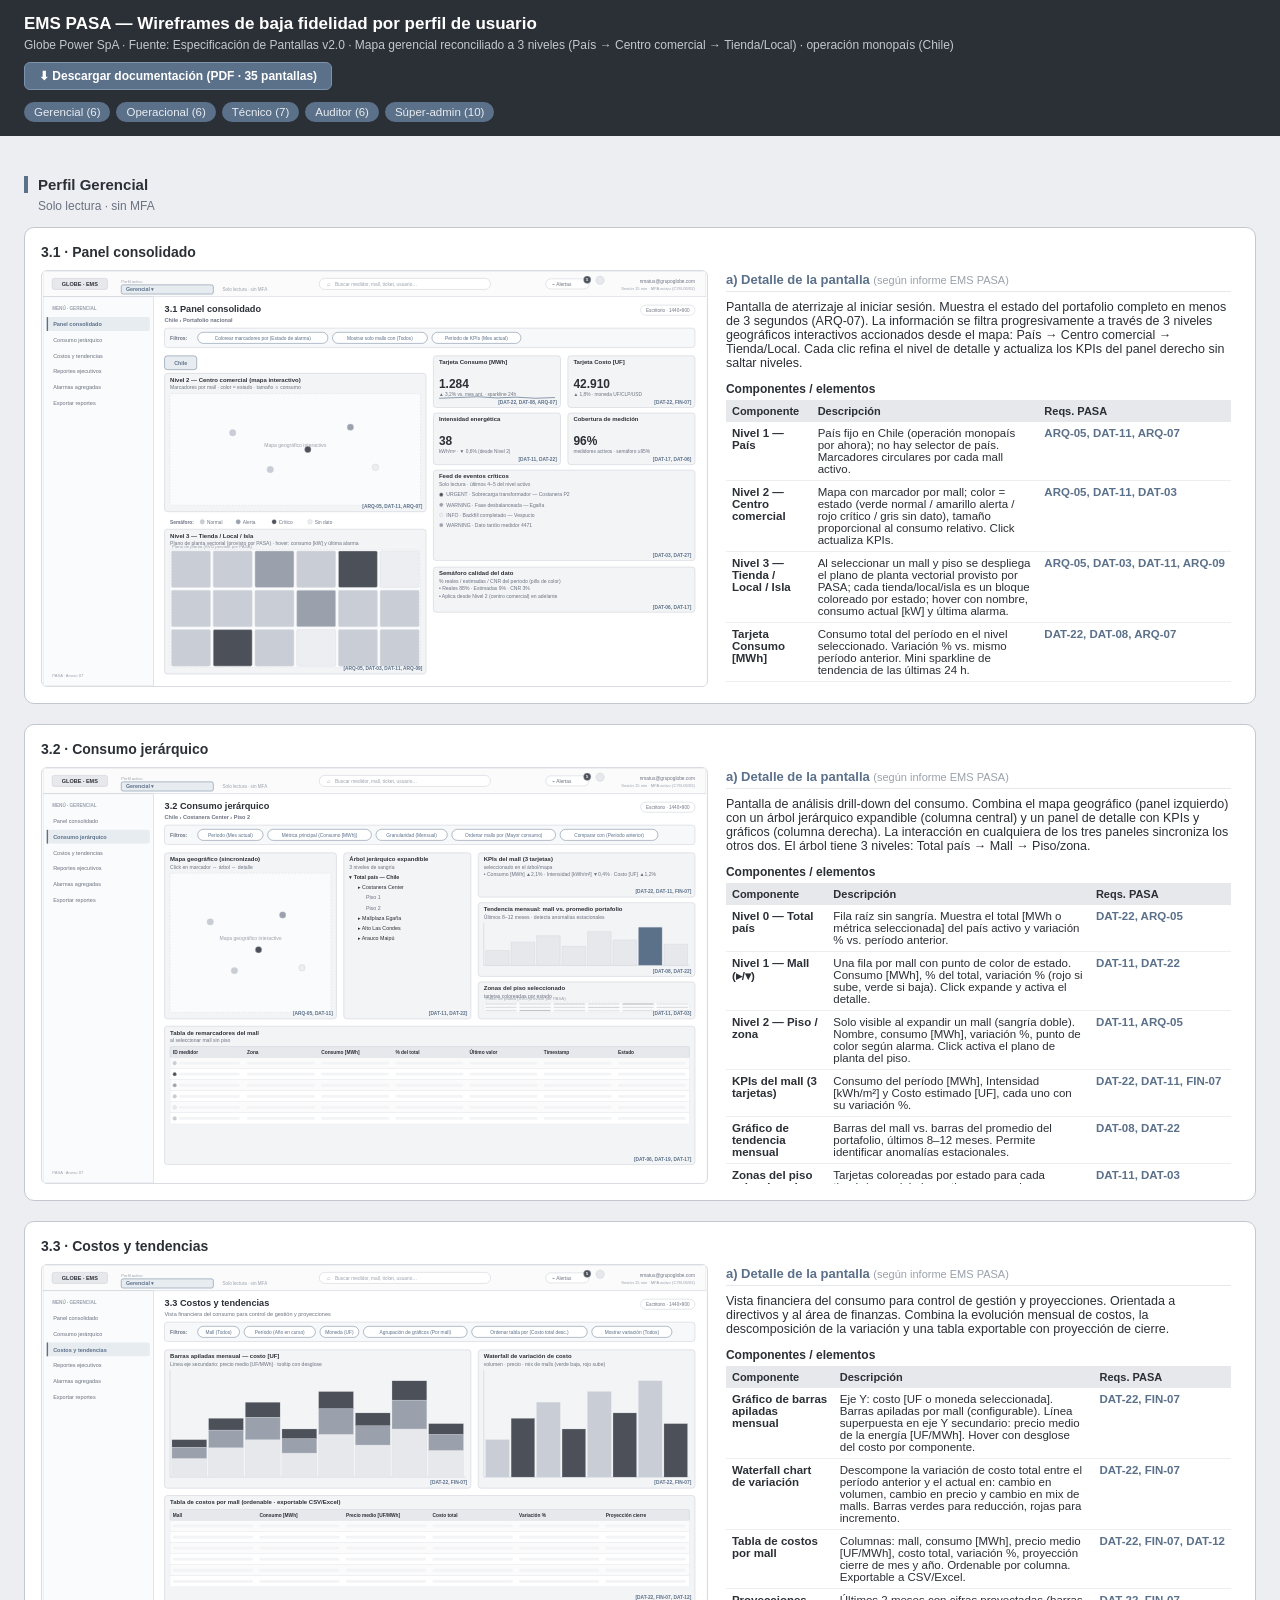
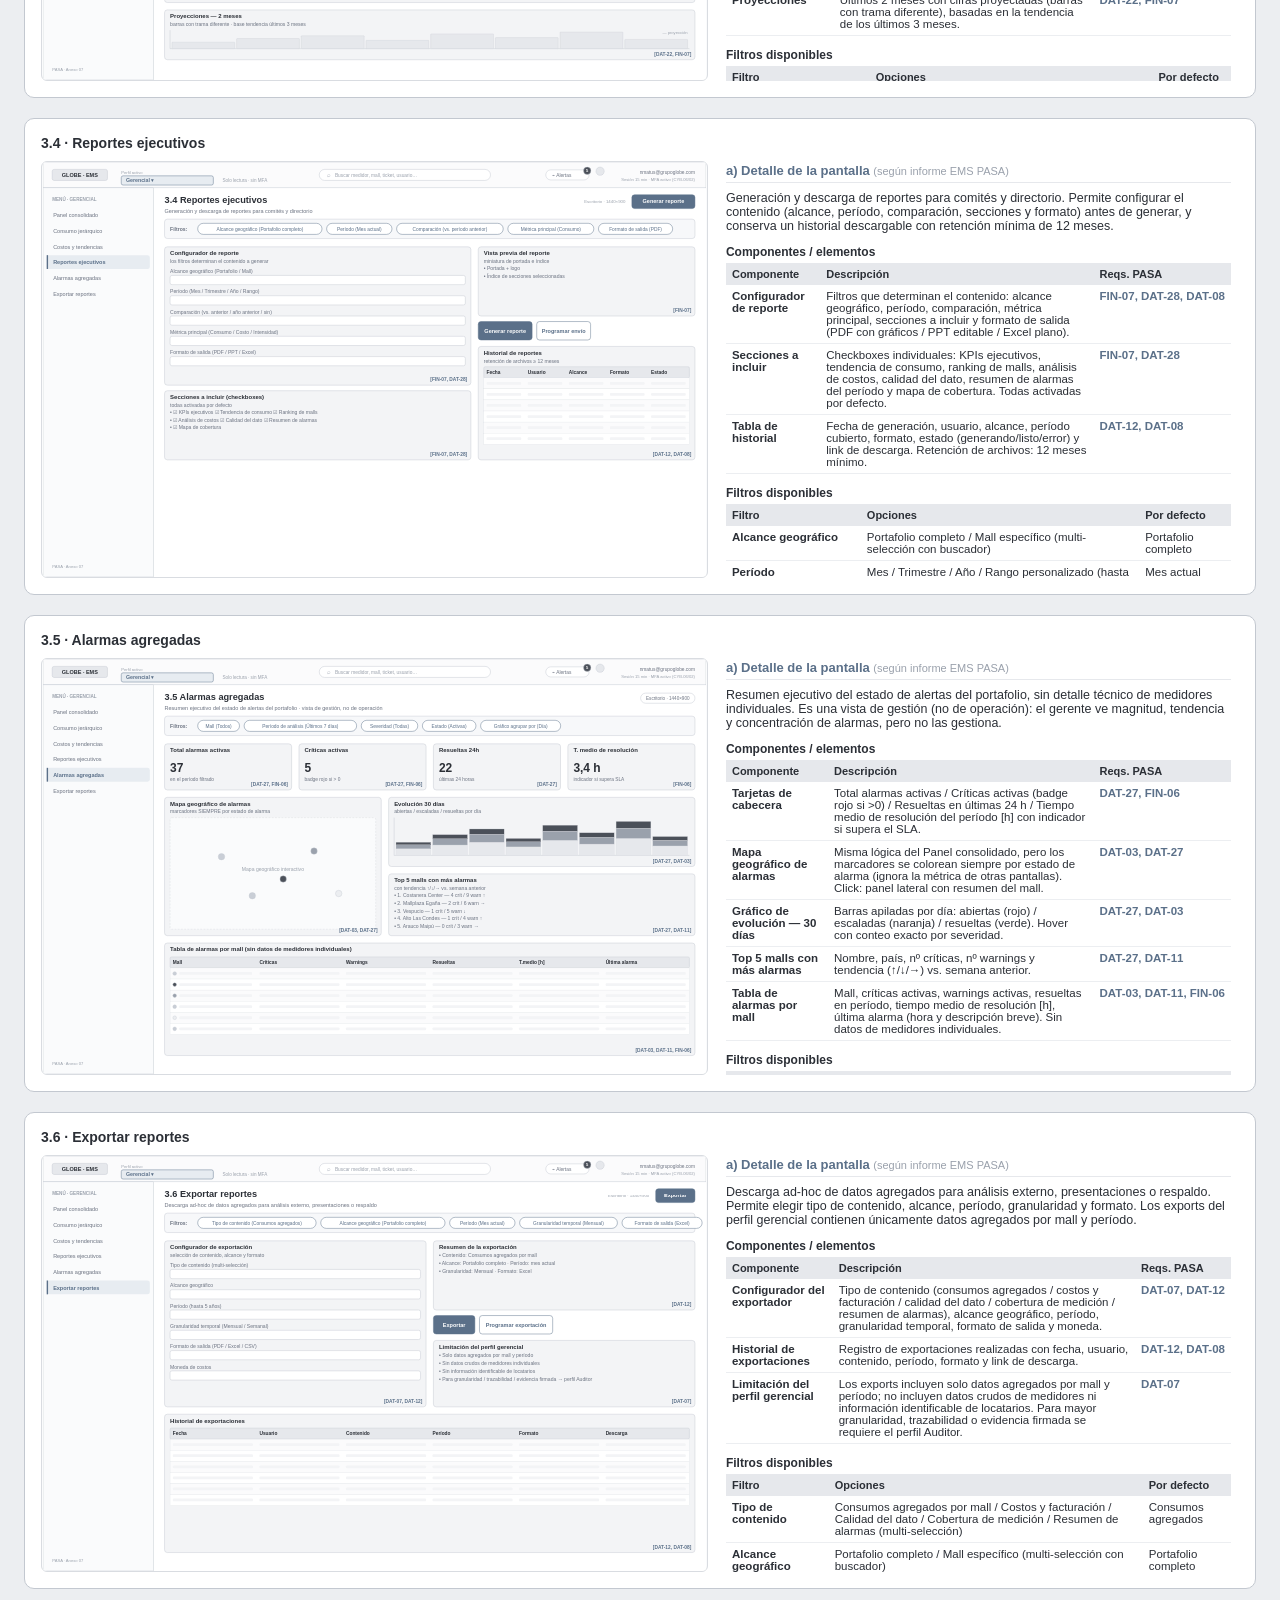
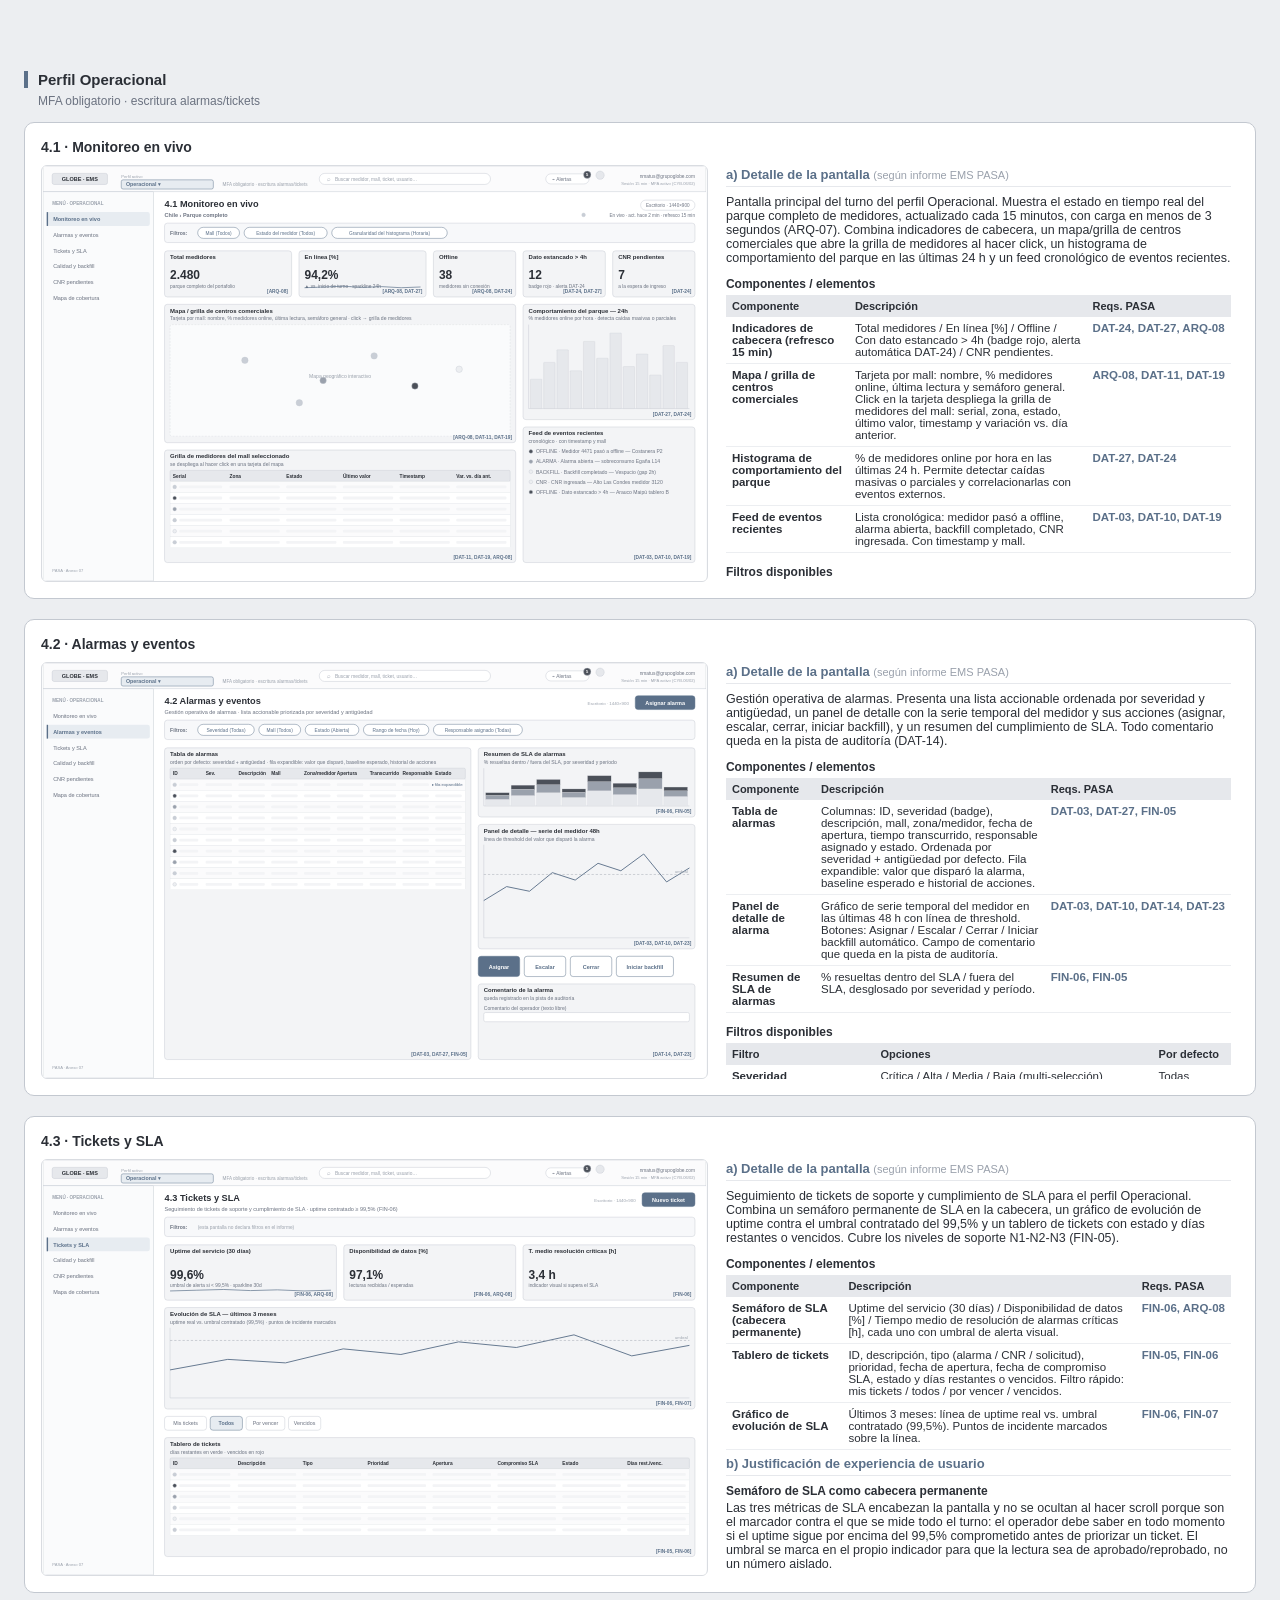
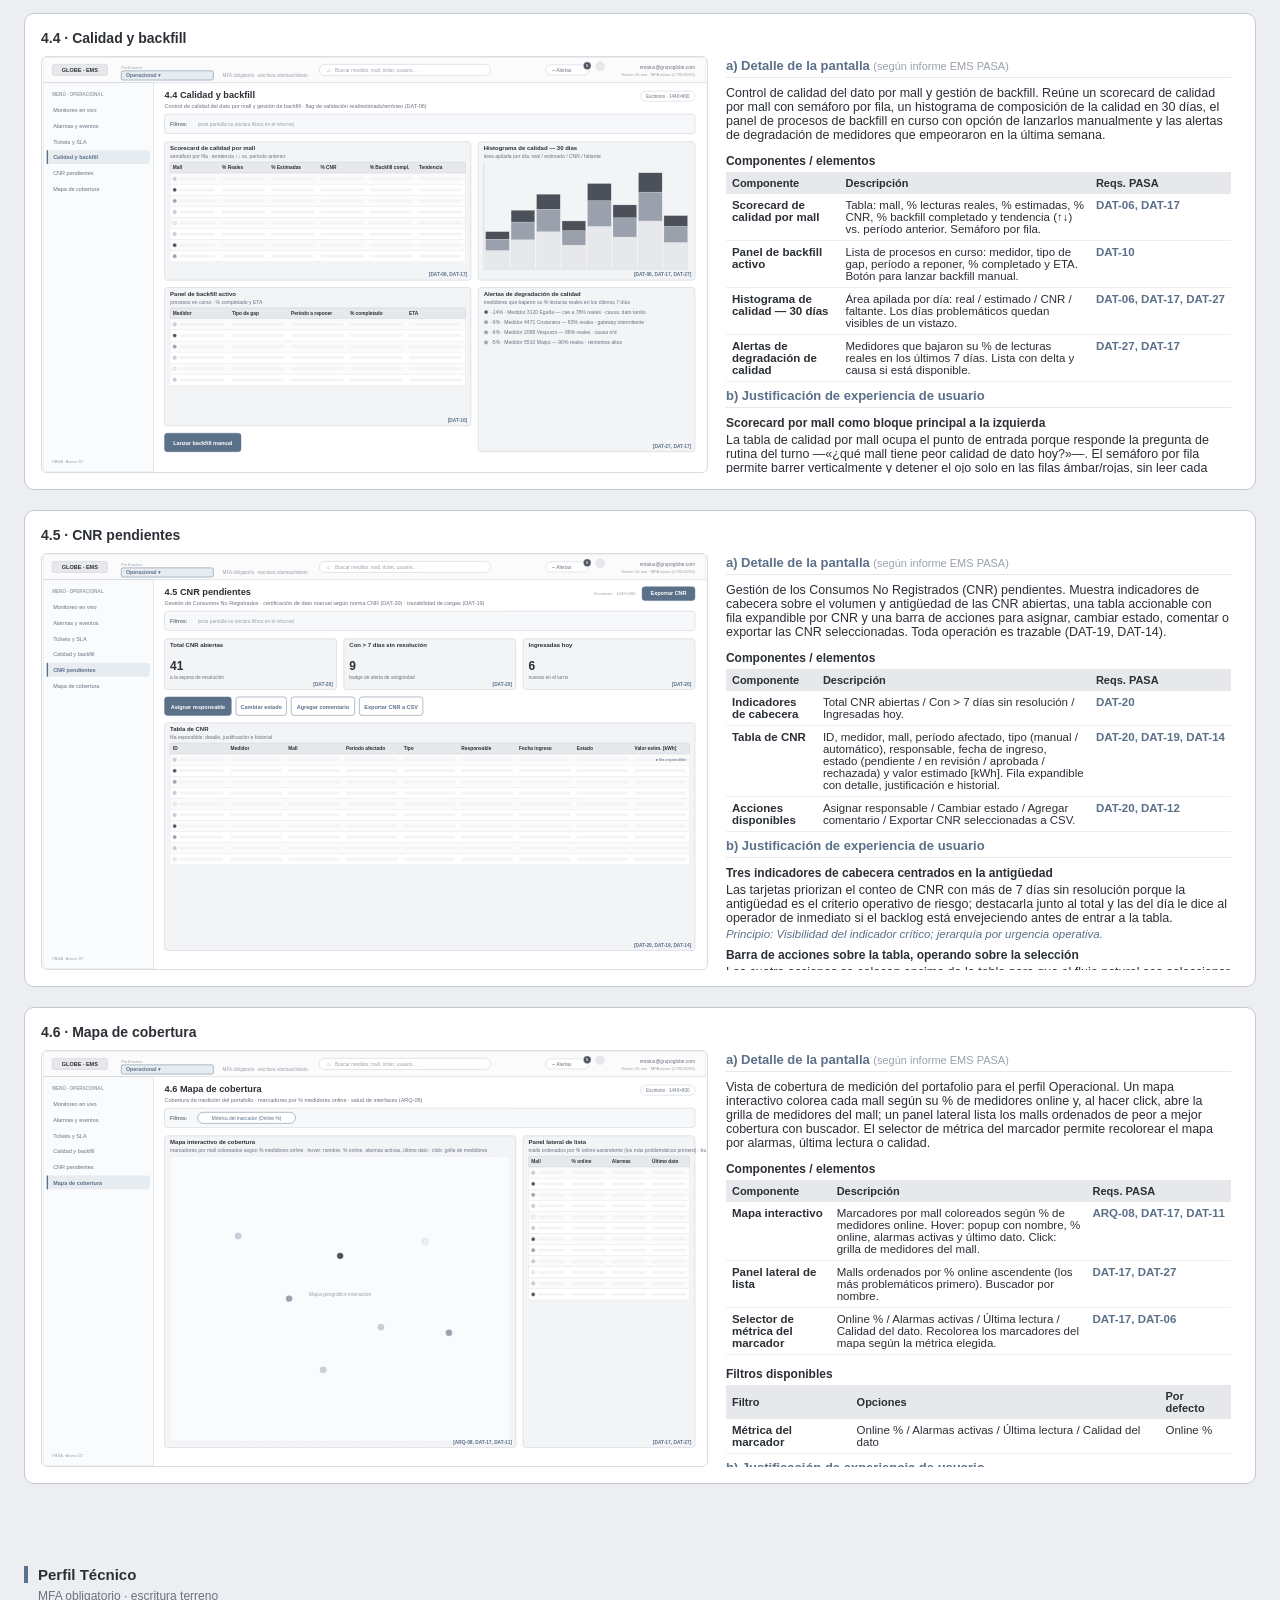
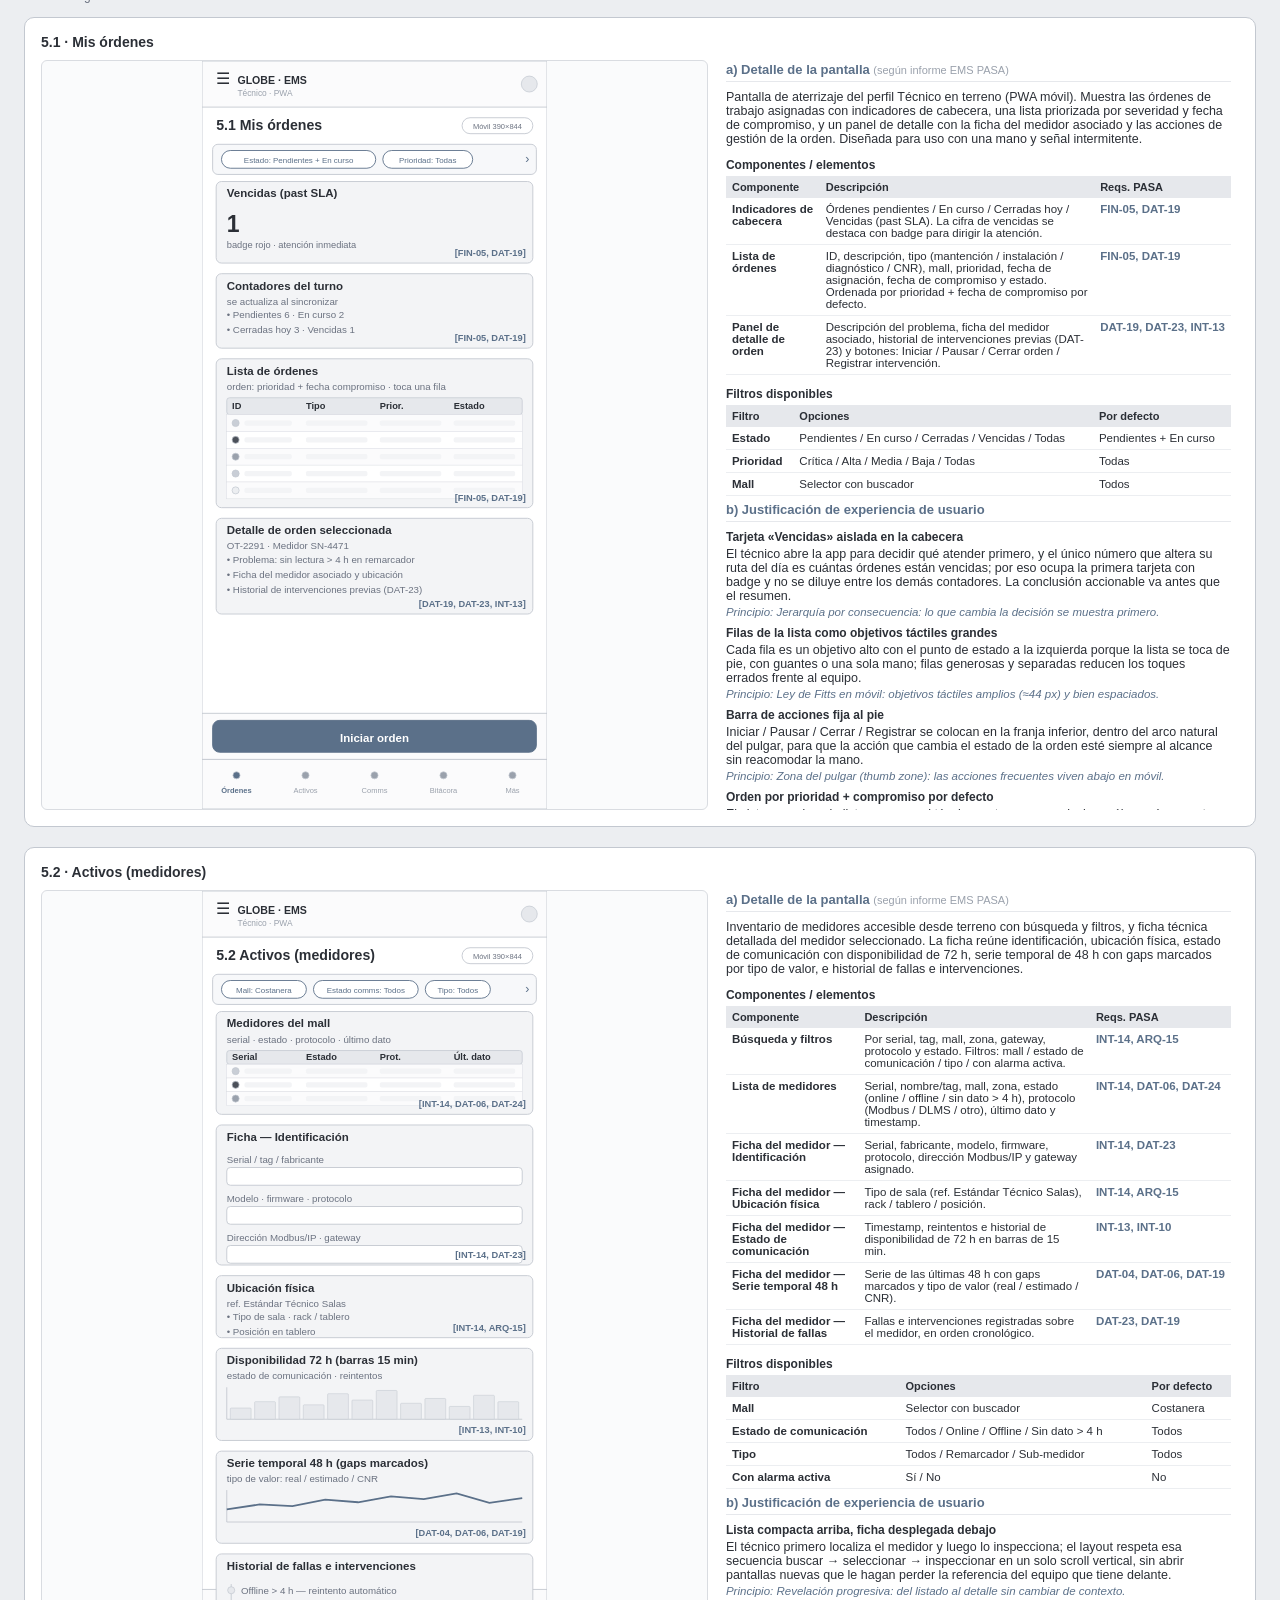
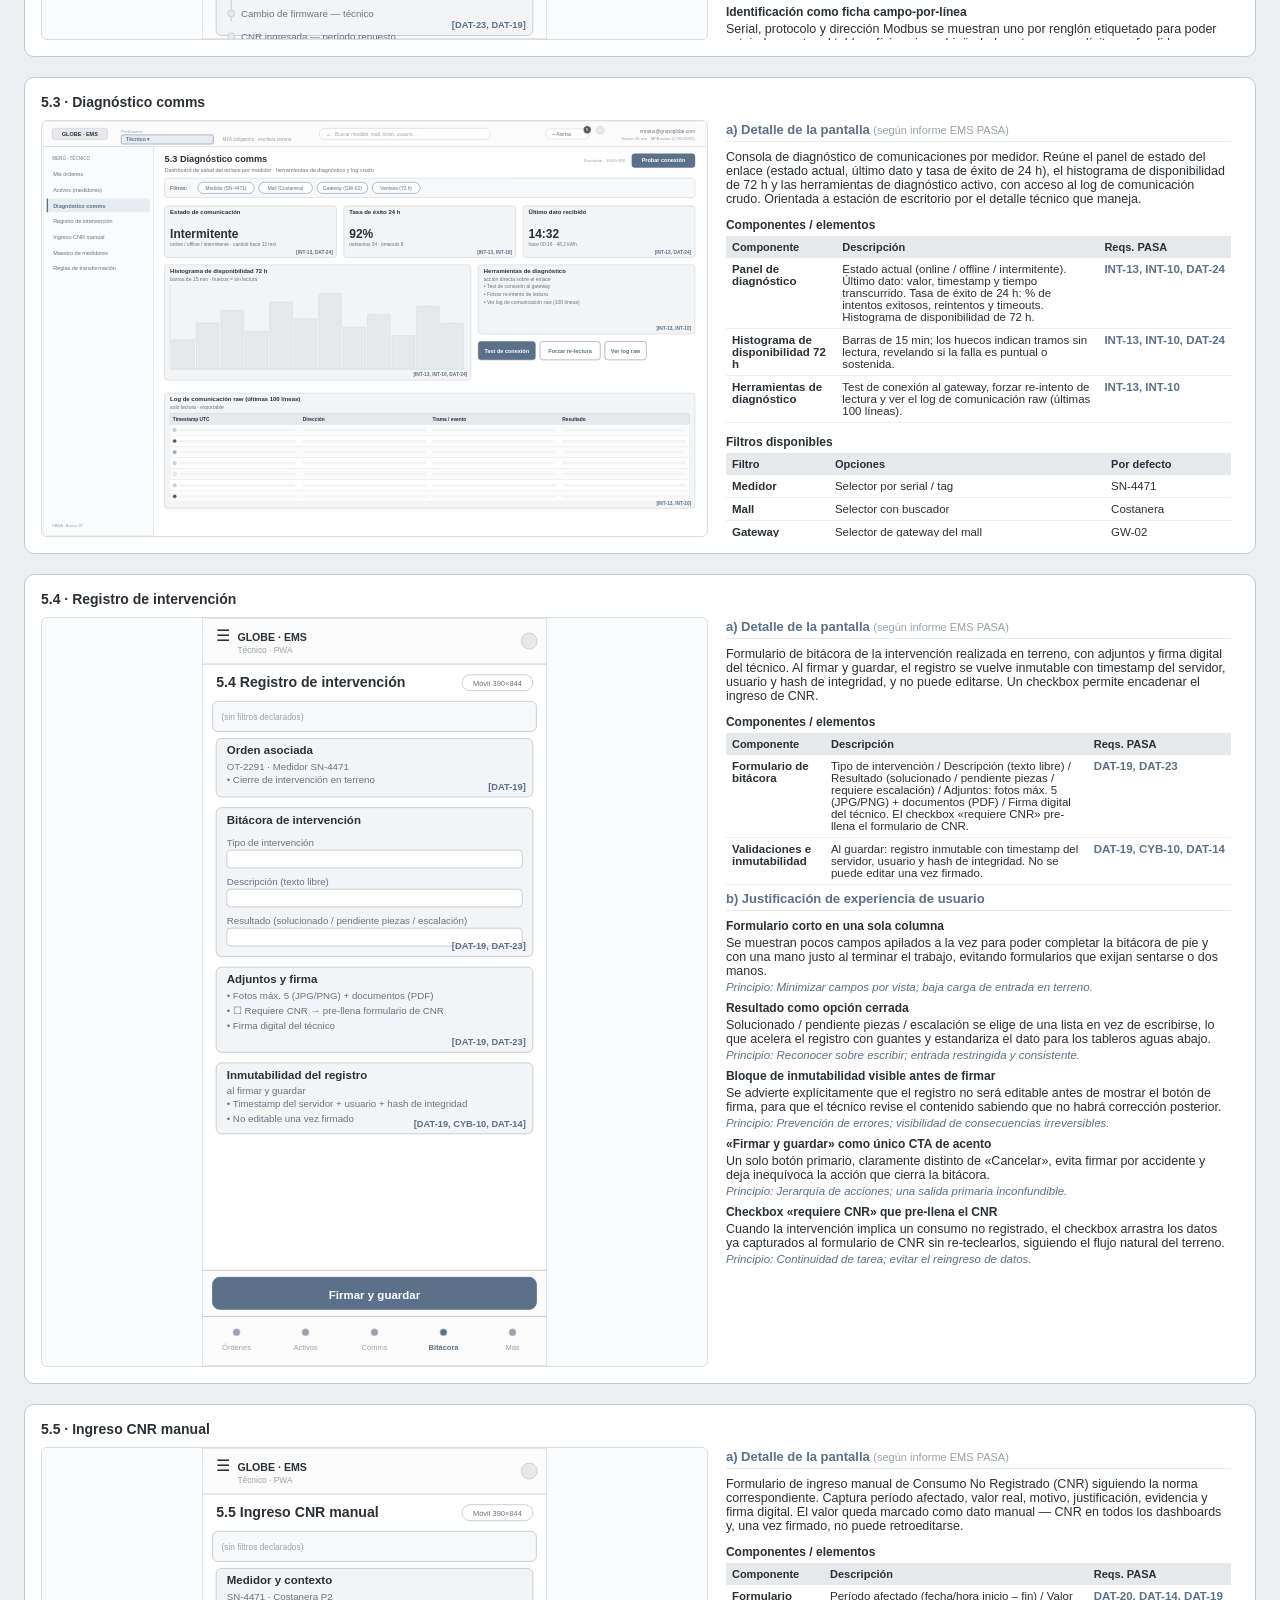
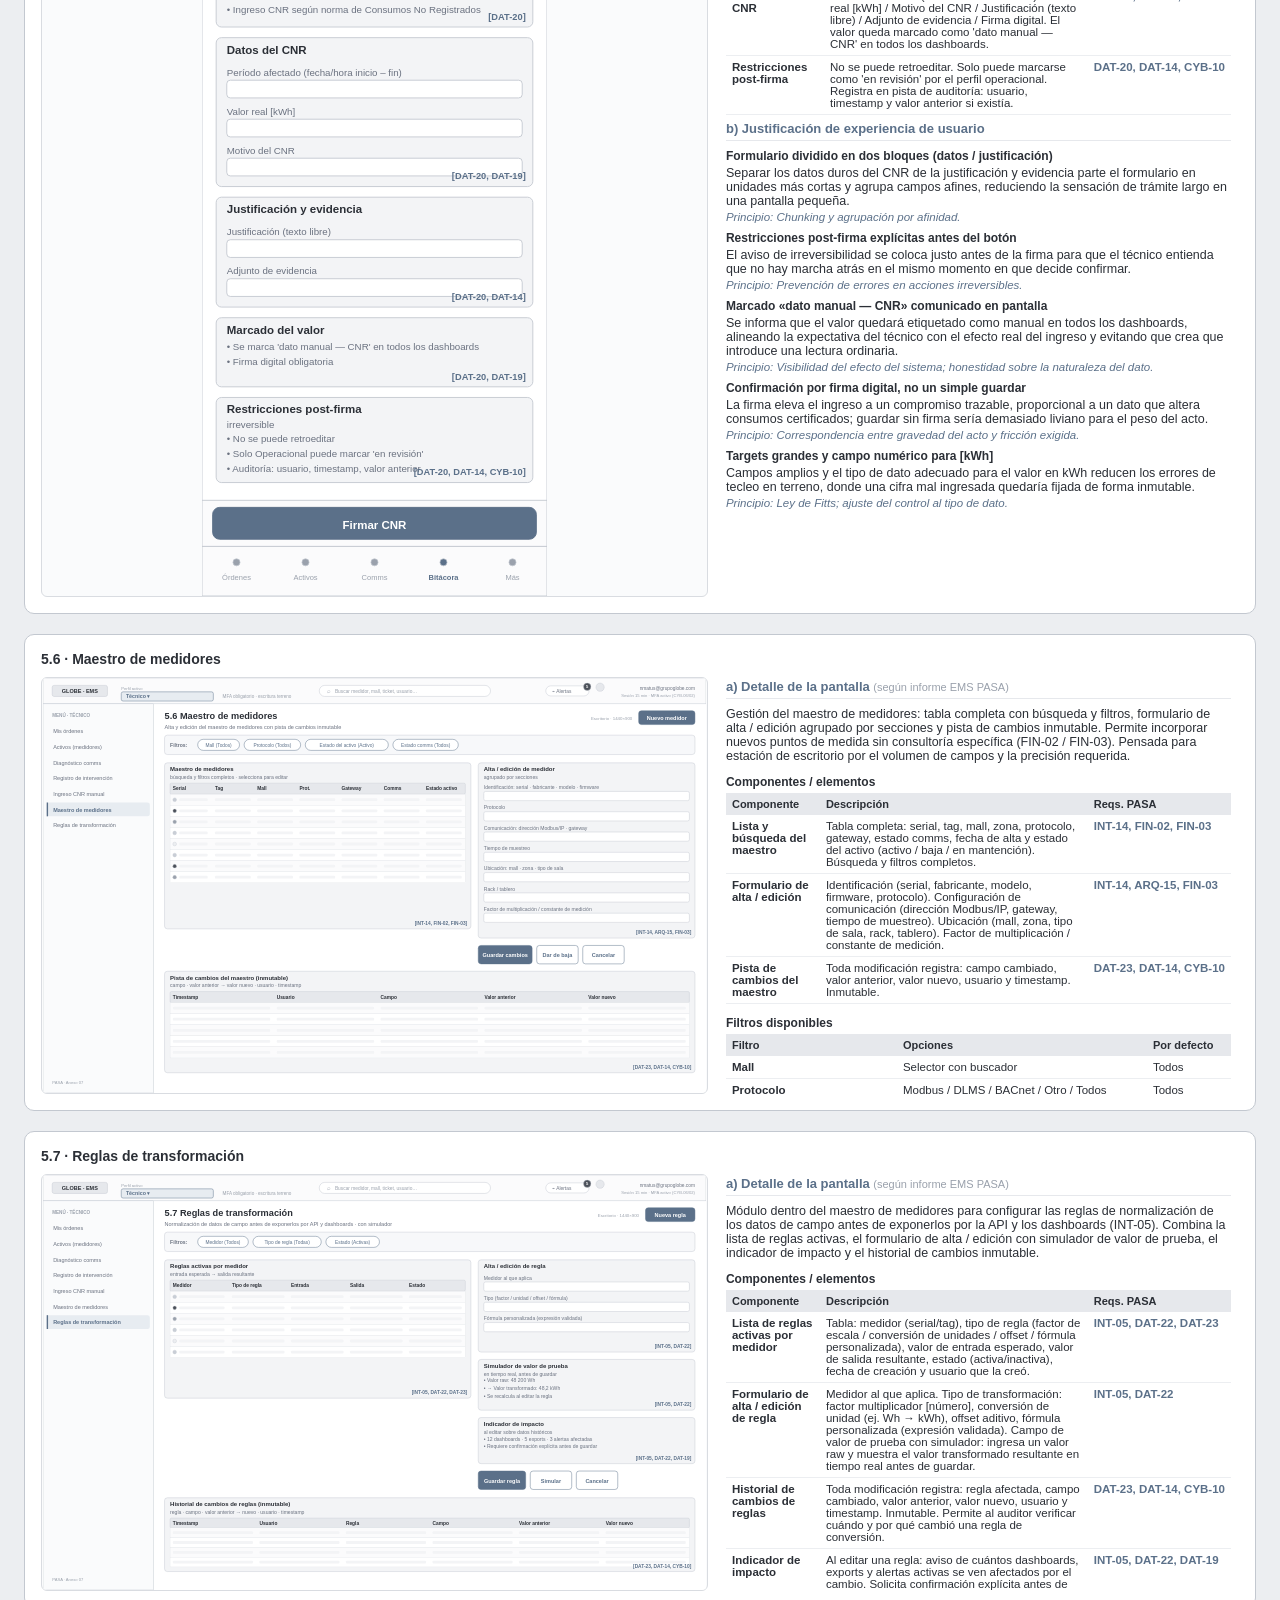
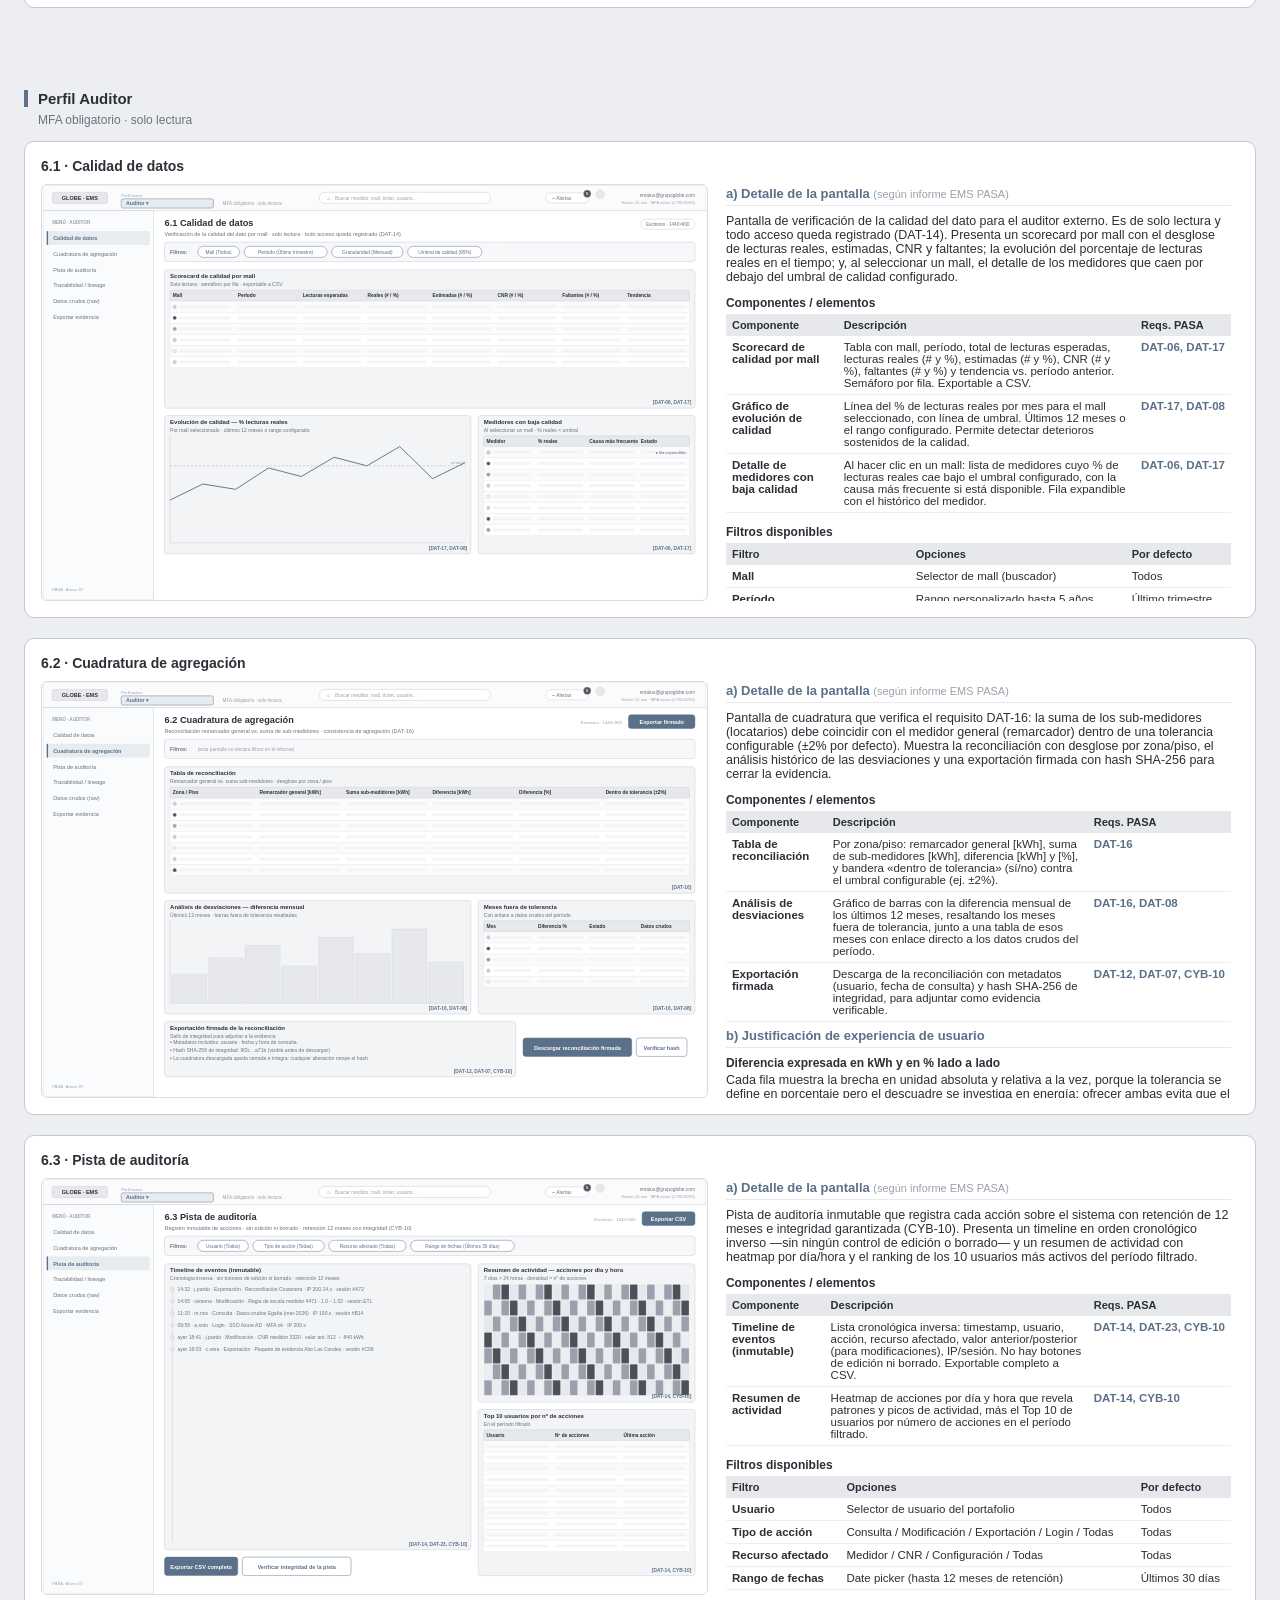
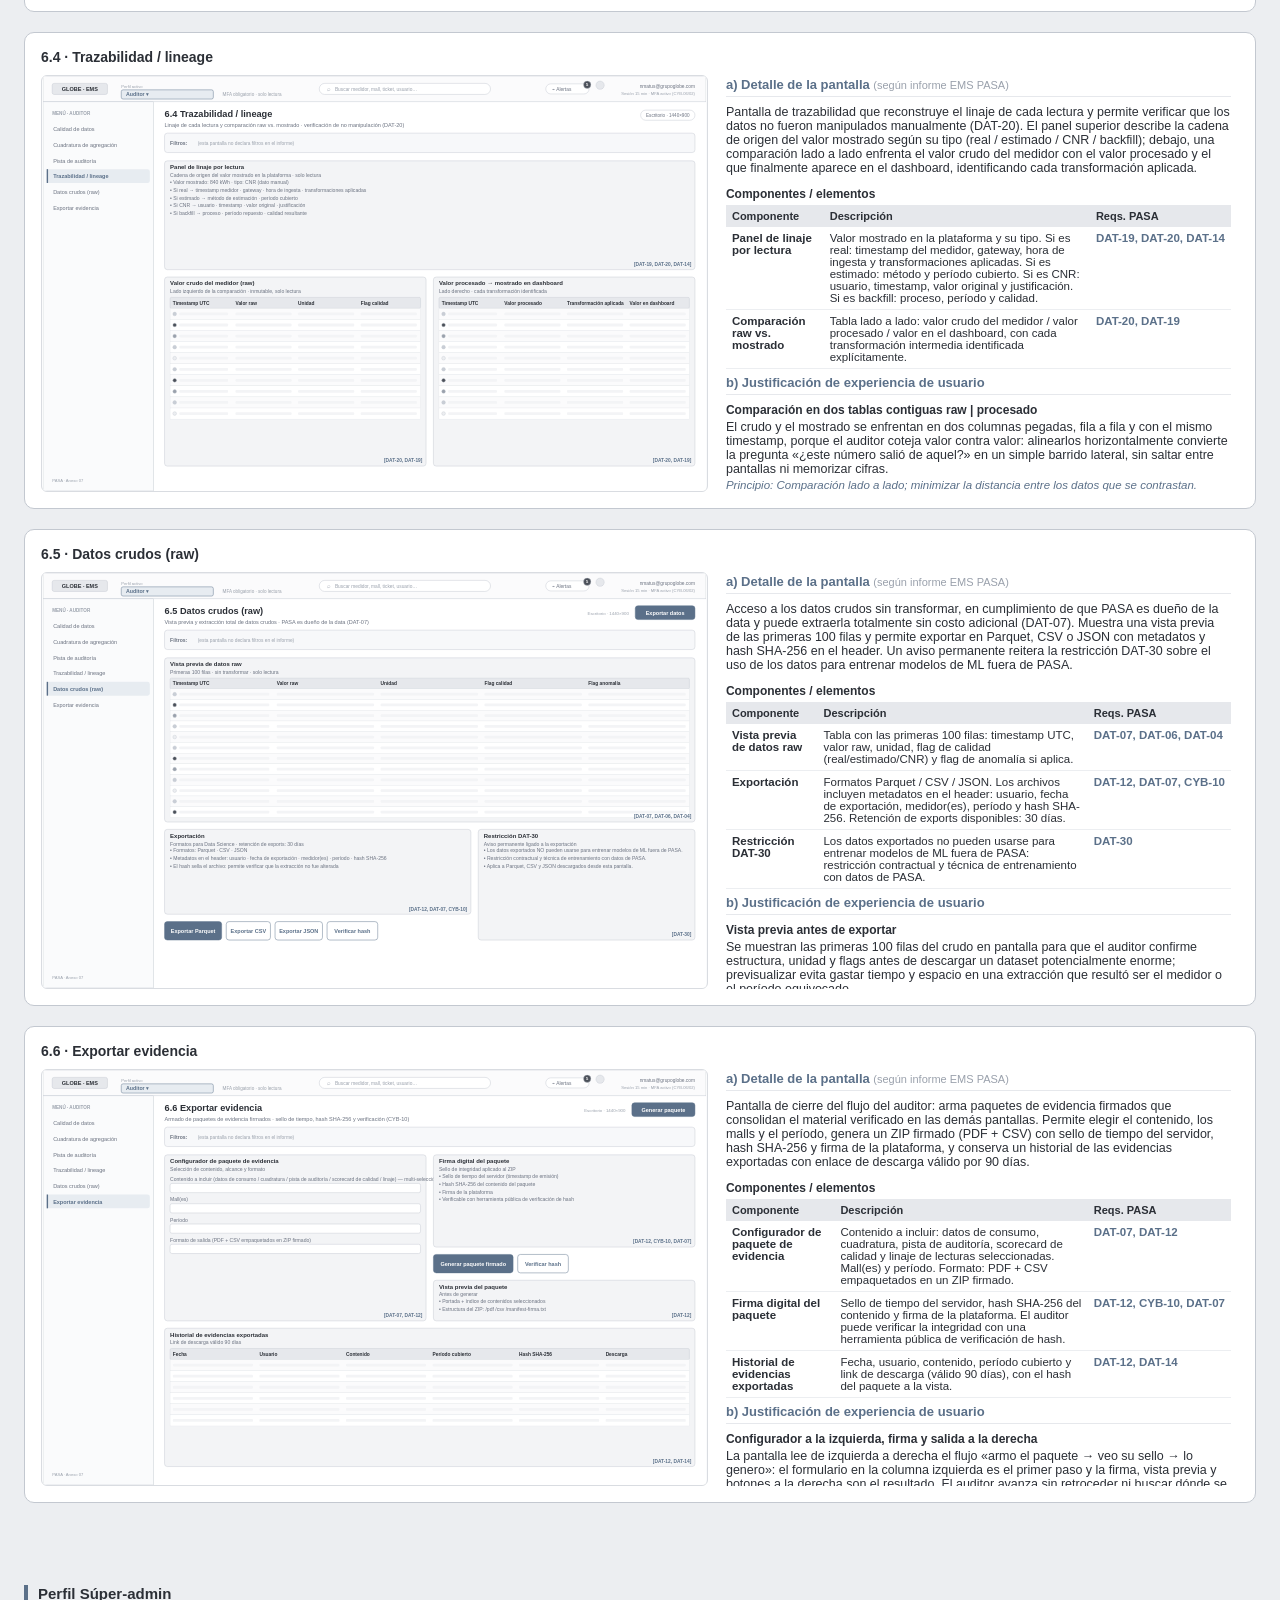
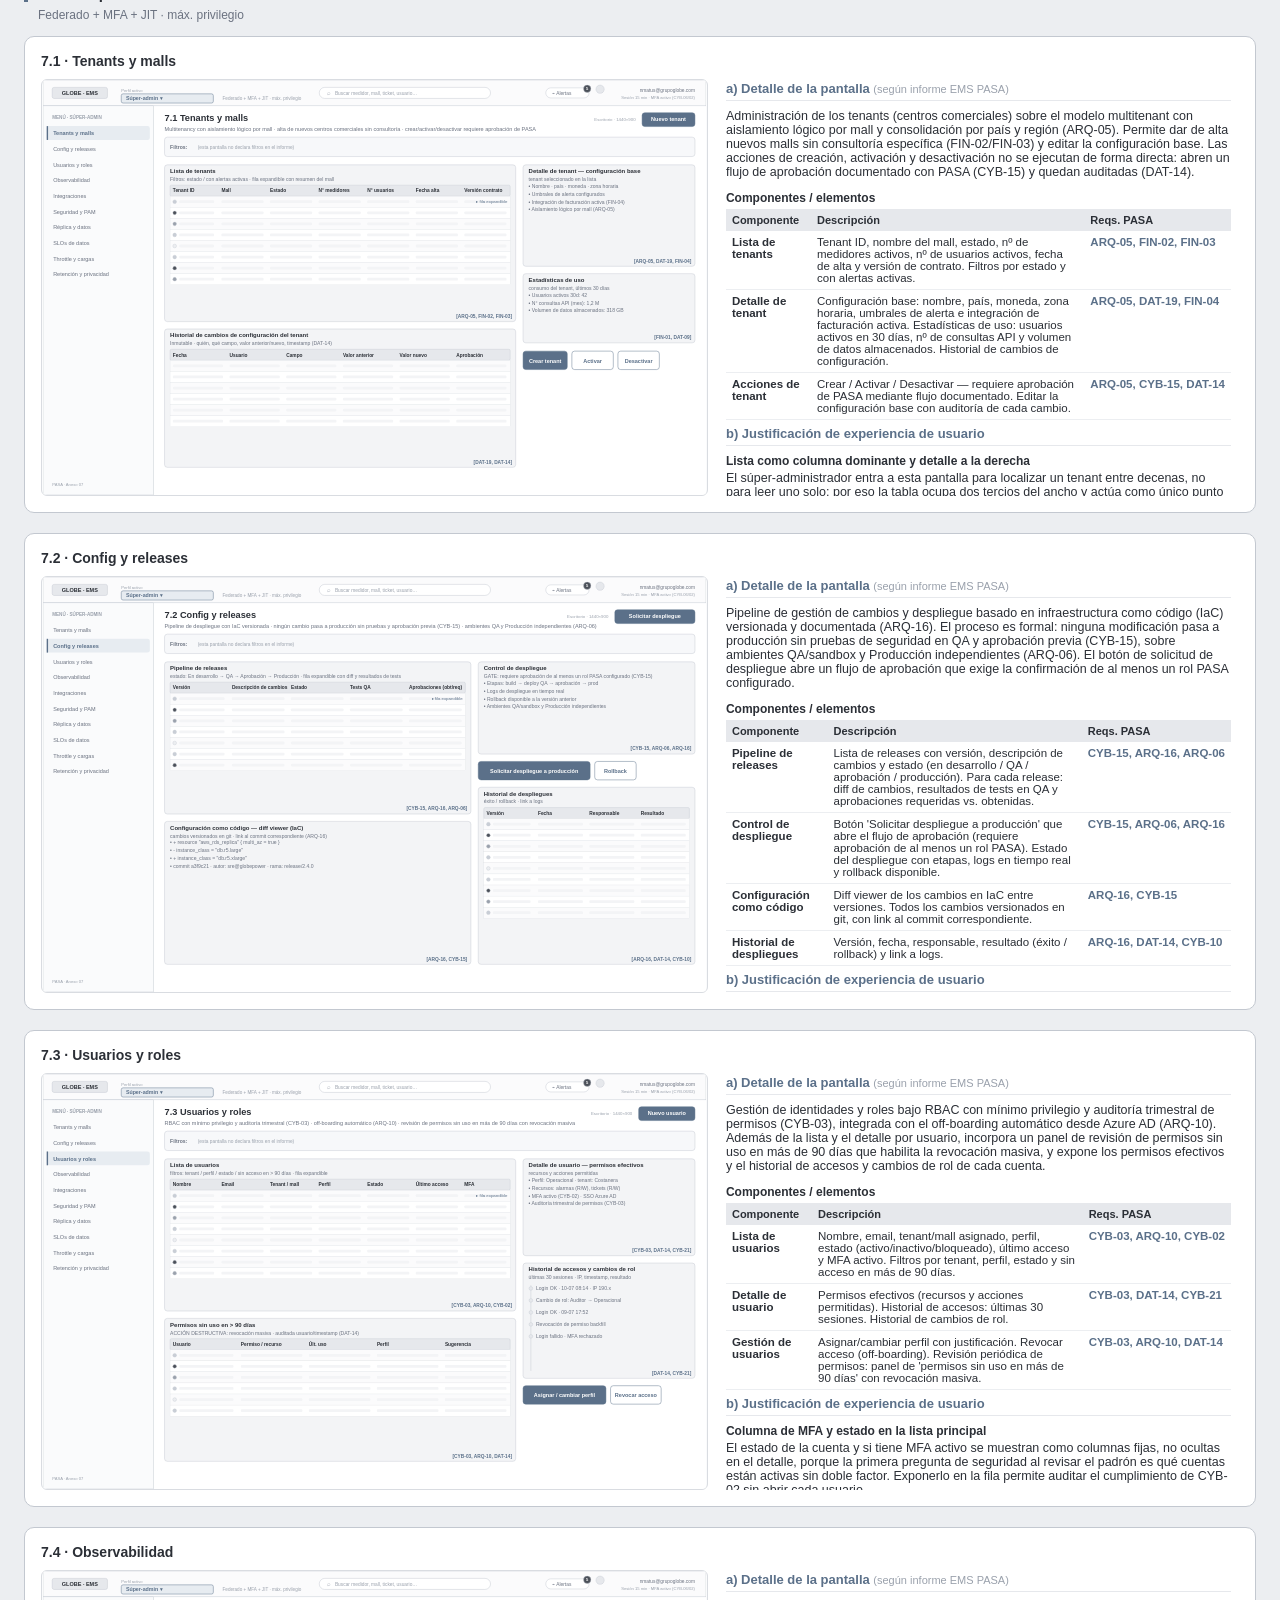
==== commit db976f25: "Documentación: agregar PDF (35 wireframes + fichas UX) y botón de descarga en el índice El PDF queda" ====
--- a/index.html
+++ b/index.html
@@ -7,6 +7,8 @@
 nav.anchors{display:flex;flex-wrap:wrap;gap:6px}
 nav.anchors a{font-size:11.5px;color:#e7ecf1;background:#5b7089;padding:4px 10px;border-radius:12px;text-decoration:none}
 nav.anchors a:hover{background:#6d84a0}
+header.top a.pdf{display:inline-block;margin:0 0 12px;font-size:12px;color:#fff;background:#5b7089;border:1px solid #7d93ad;padding:6px 14px;border-radius:6px;text-decoration:none;font-weight:600}
+header.top a.pdf:hover{background:#6d84a0}
 .group{padding:22px 24px}.group h2{font-size:15px;border-left:4px solid #5b7089;padding-left:10px;margin:18px 0 6px;scroll-margin-top:104px}
 .group .gmeta{font-size:12px;color:#6b7280;margin:0 0 14px 14px}
 .row{display:grid;grid-template-columns:minmax(0,1.3fr) minmax(0,1fr);grid-template-rows:auto auto;column-gap:18px;background:#fff;border:1px solid #c3c8d0;border-radius:10px;padding:16px;margin-bottom:20px;scroll-margin-top:104px}
@@ -27,7 +29,8 @@
 @media(max-width:860px){.row{grid-template-columns:1fr;grid-template-rows:auto auto auto}.rowtitle{grid-column:1}.wf{grid-column:1;grid-row:2;aspect-ratio:auto;max-height:56vh}.wf img{max-height:56vh}.detail{grid-column:1;grid-row:3;max-height:82vh}}
 </style></head><body>
 <header class="top"><h1>EMS PASA — Wireframes de baja fidelidad por perfil de usuario</h1>
-<p>Globe Power SpA · Fuente: Especificación de Pantallas v2.0 · Mapa gerencial reconciliado a 3 niveles (País → Centro comercial → Tienda/Local) según instrucción v2.1</p>
+<p>Globe Power SpA · Fuente: Especificación de Pantallas v2.0 · Mapa gerencial reconciliado a 3 niveles (País → Centro comercial → Tienda/Local) · operación monopaís (Chile)</p>
+<a class="pdf" href="EMS_PASA_wireframes.pdf" target="_blank" rel="noopener">⬇ Descargar documentación (PDF · 35 pantallas)</a>
 <nav class="anchors">
 <a href="#gerencial">Gerencial (6)</a>
 <a href="#operacional">Operacional (6)</a>
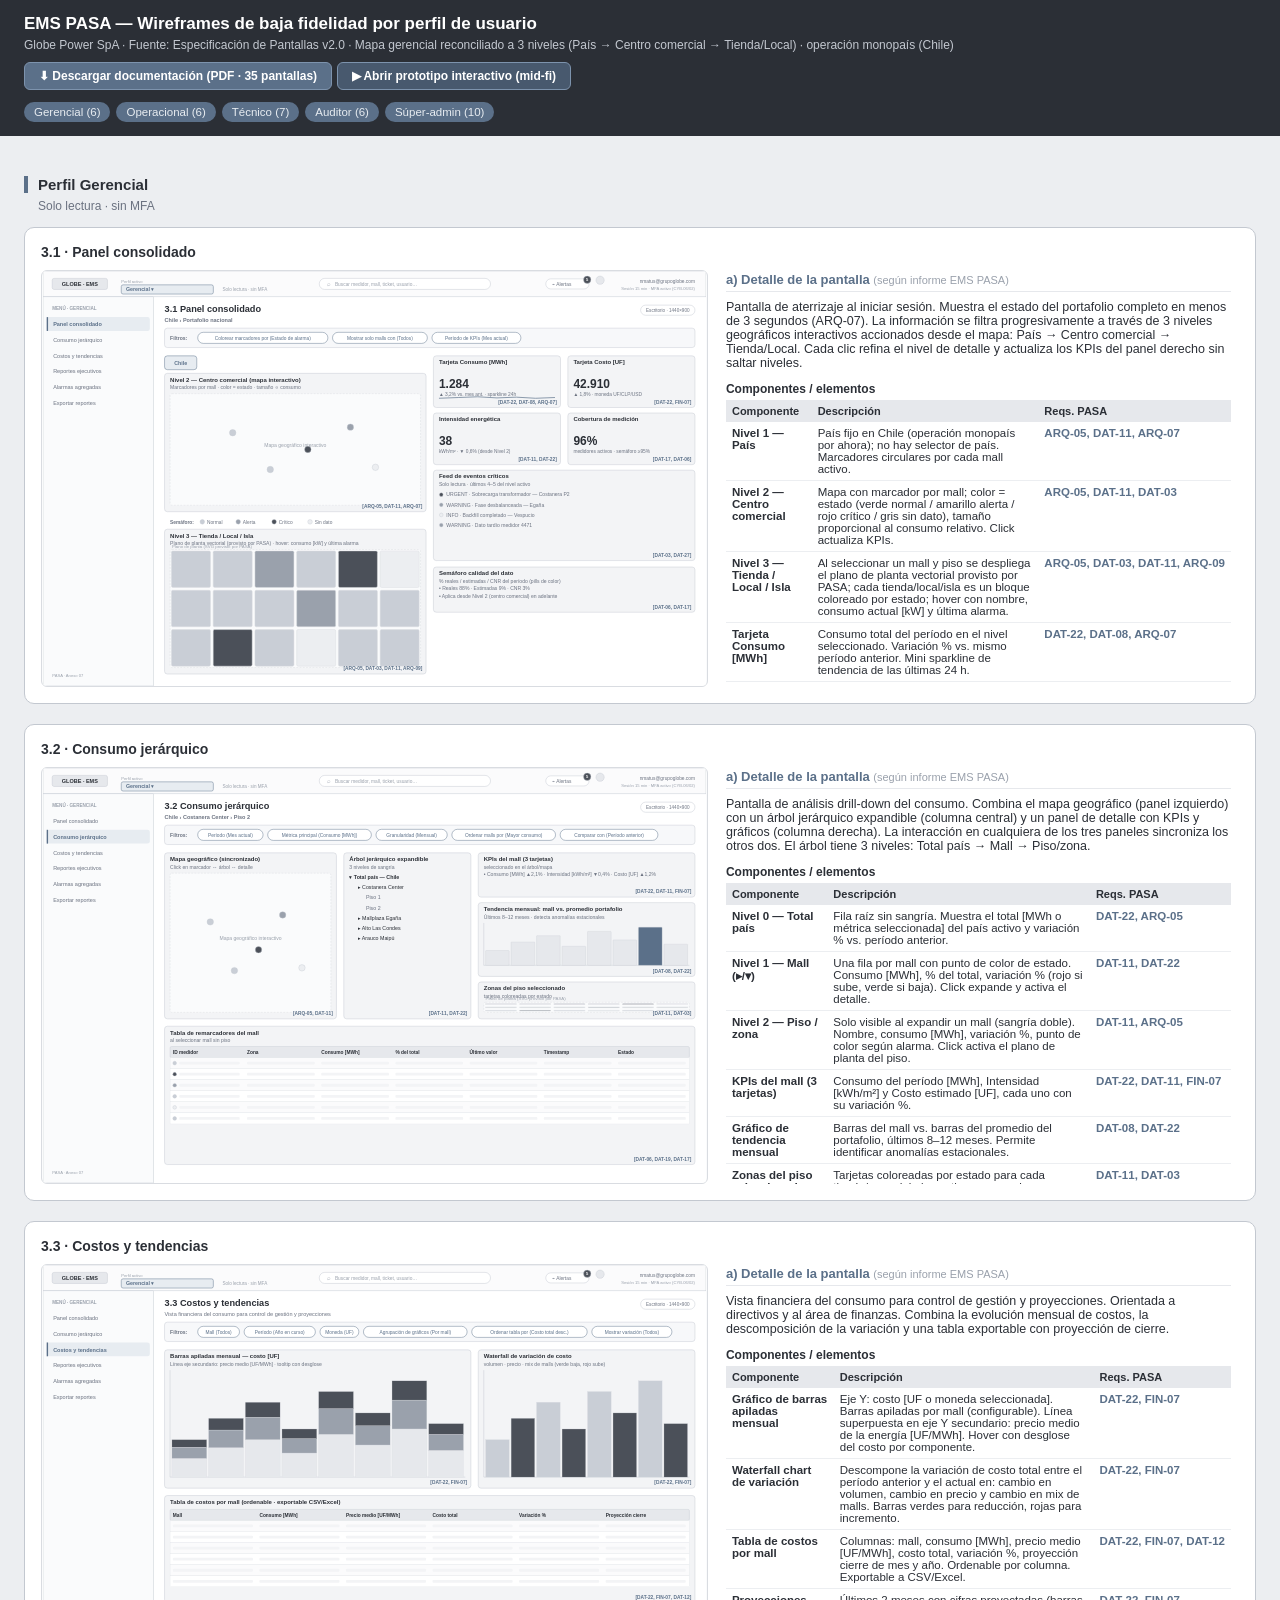
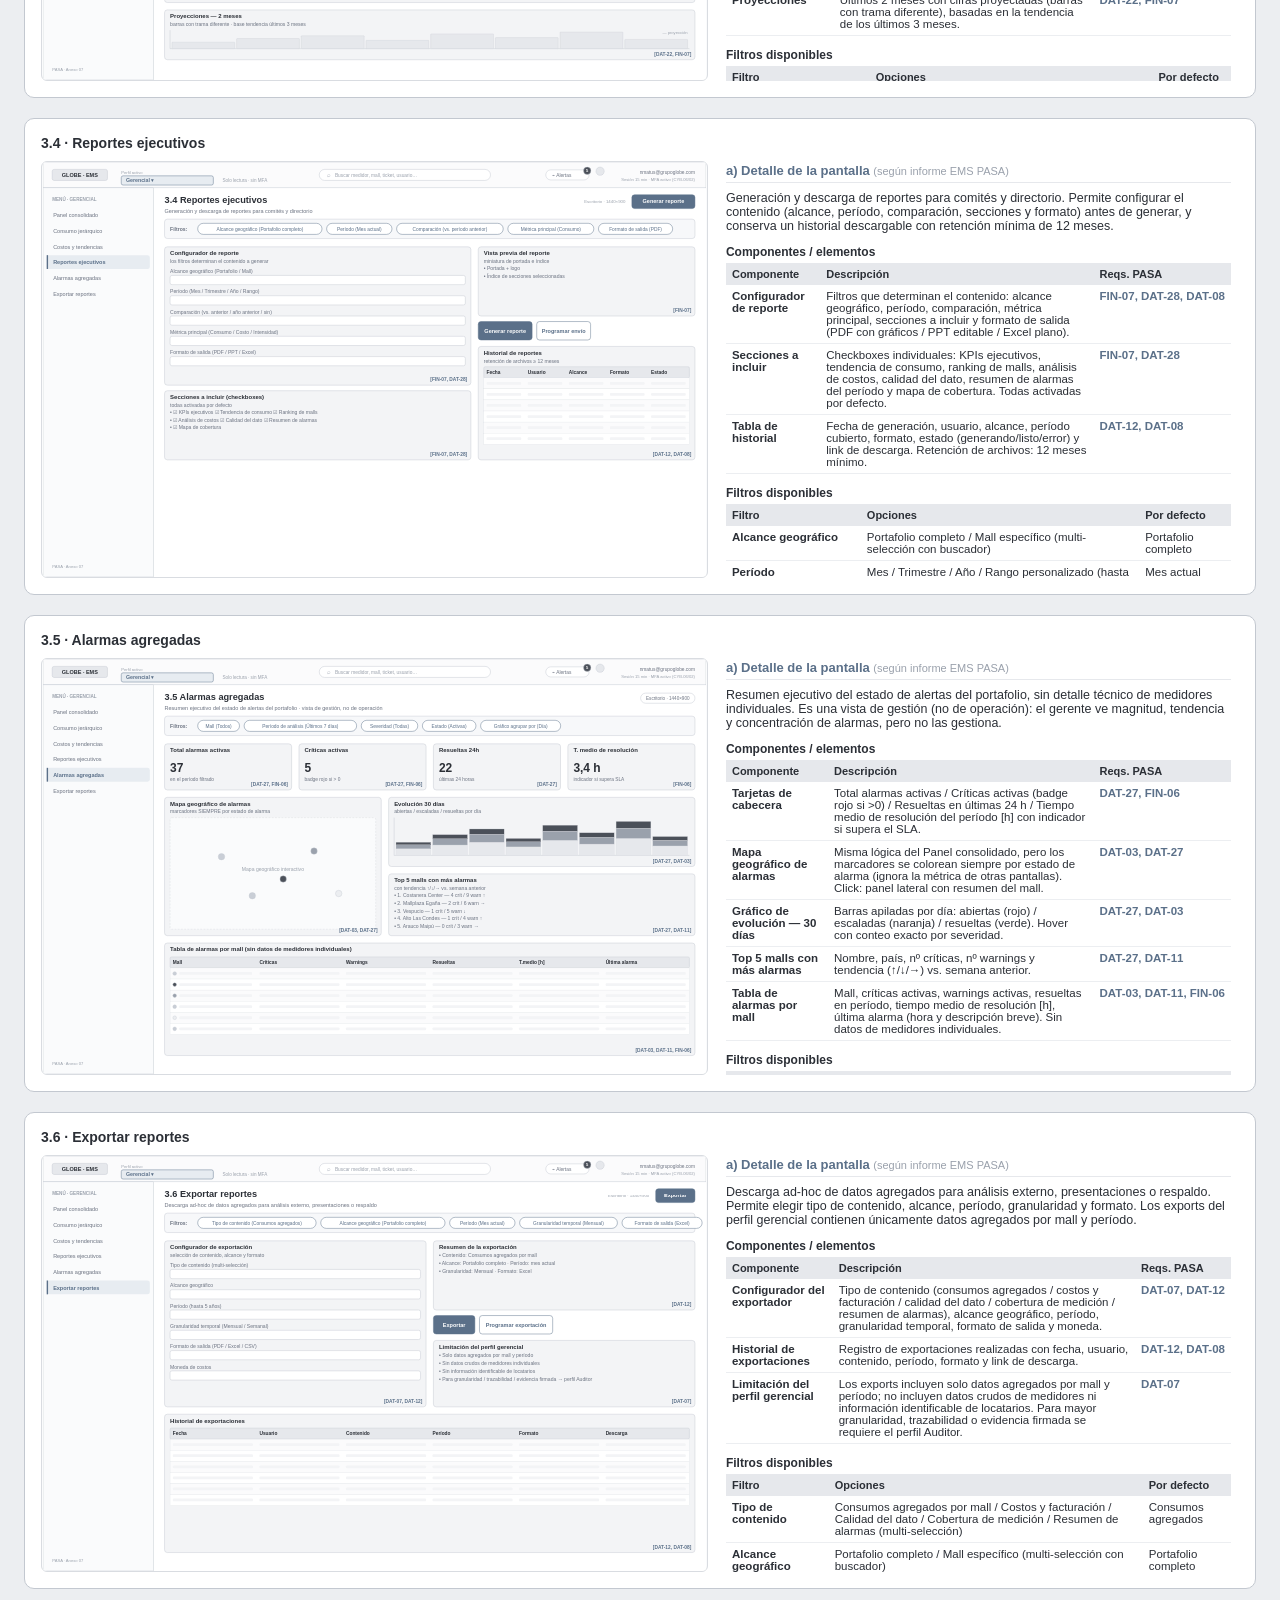
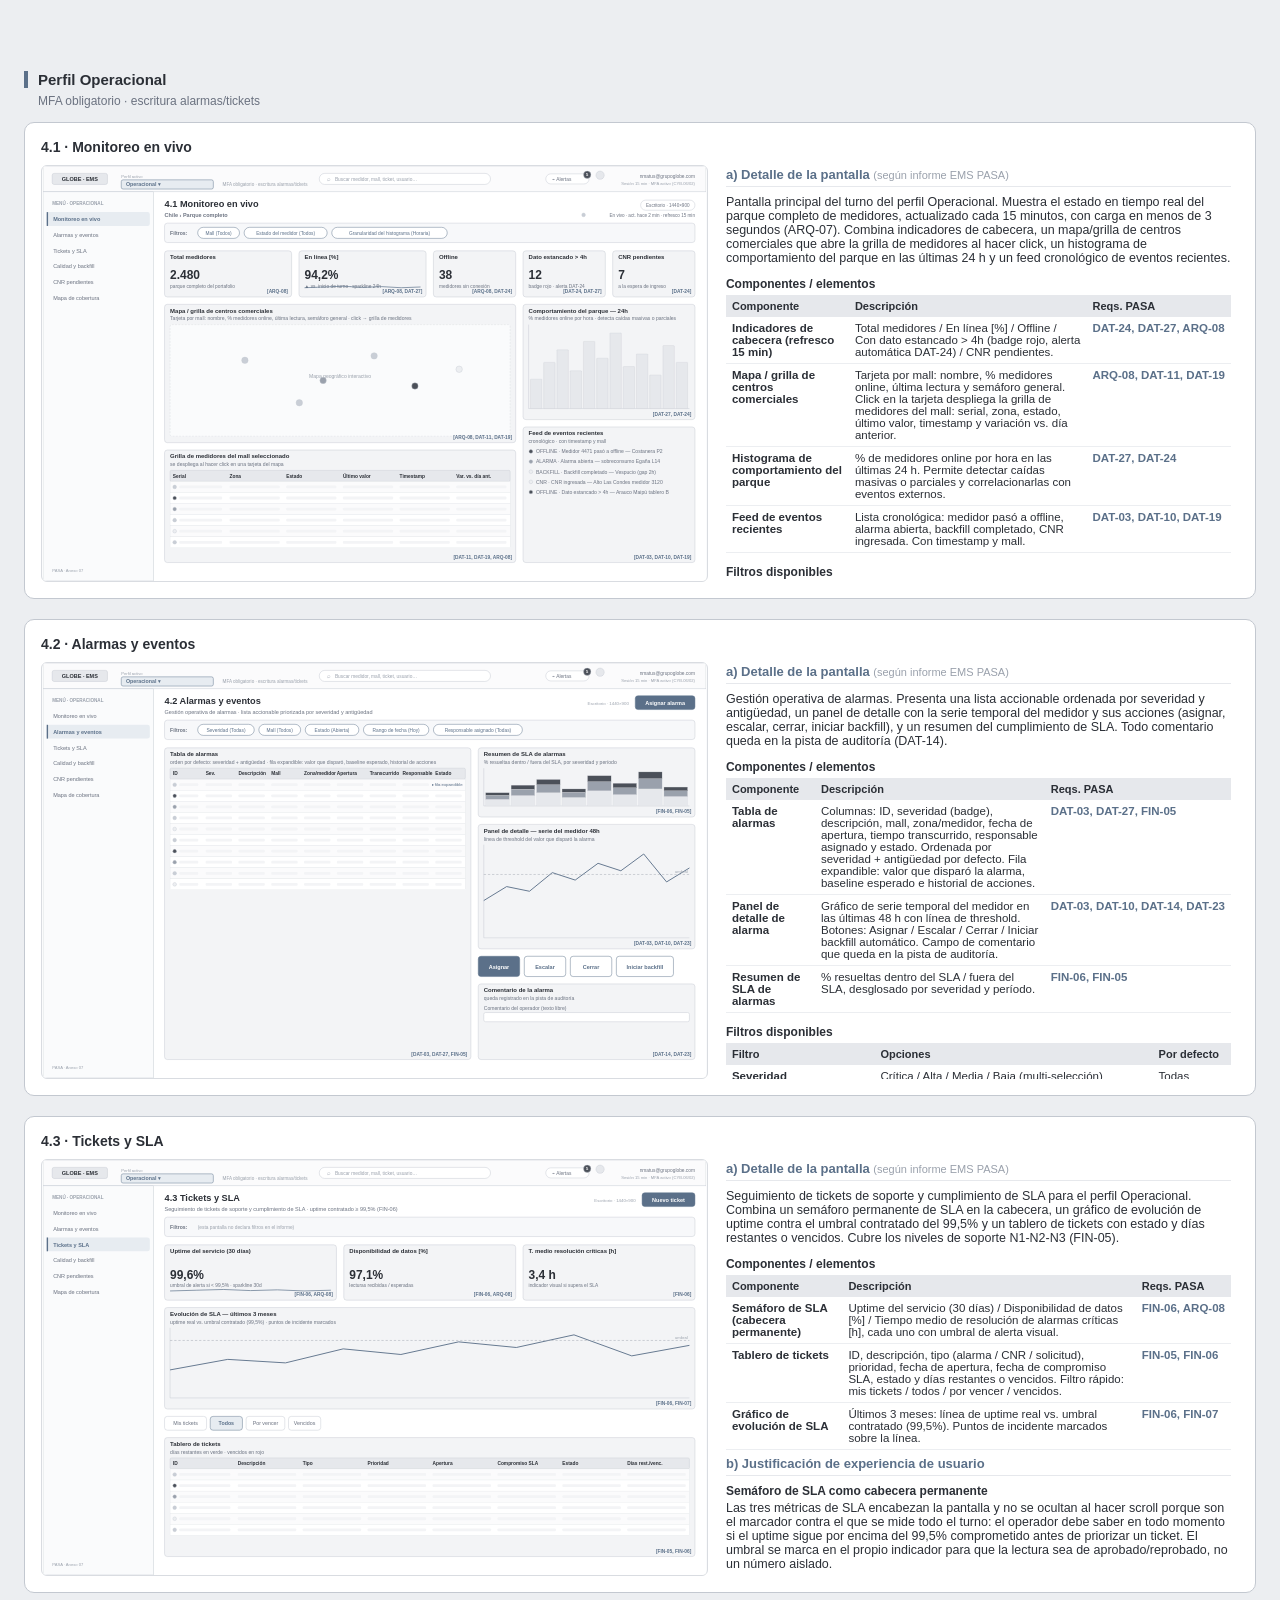
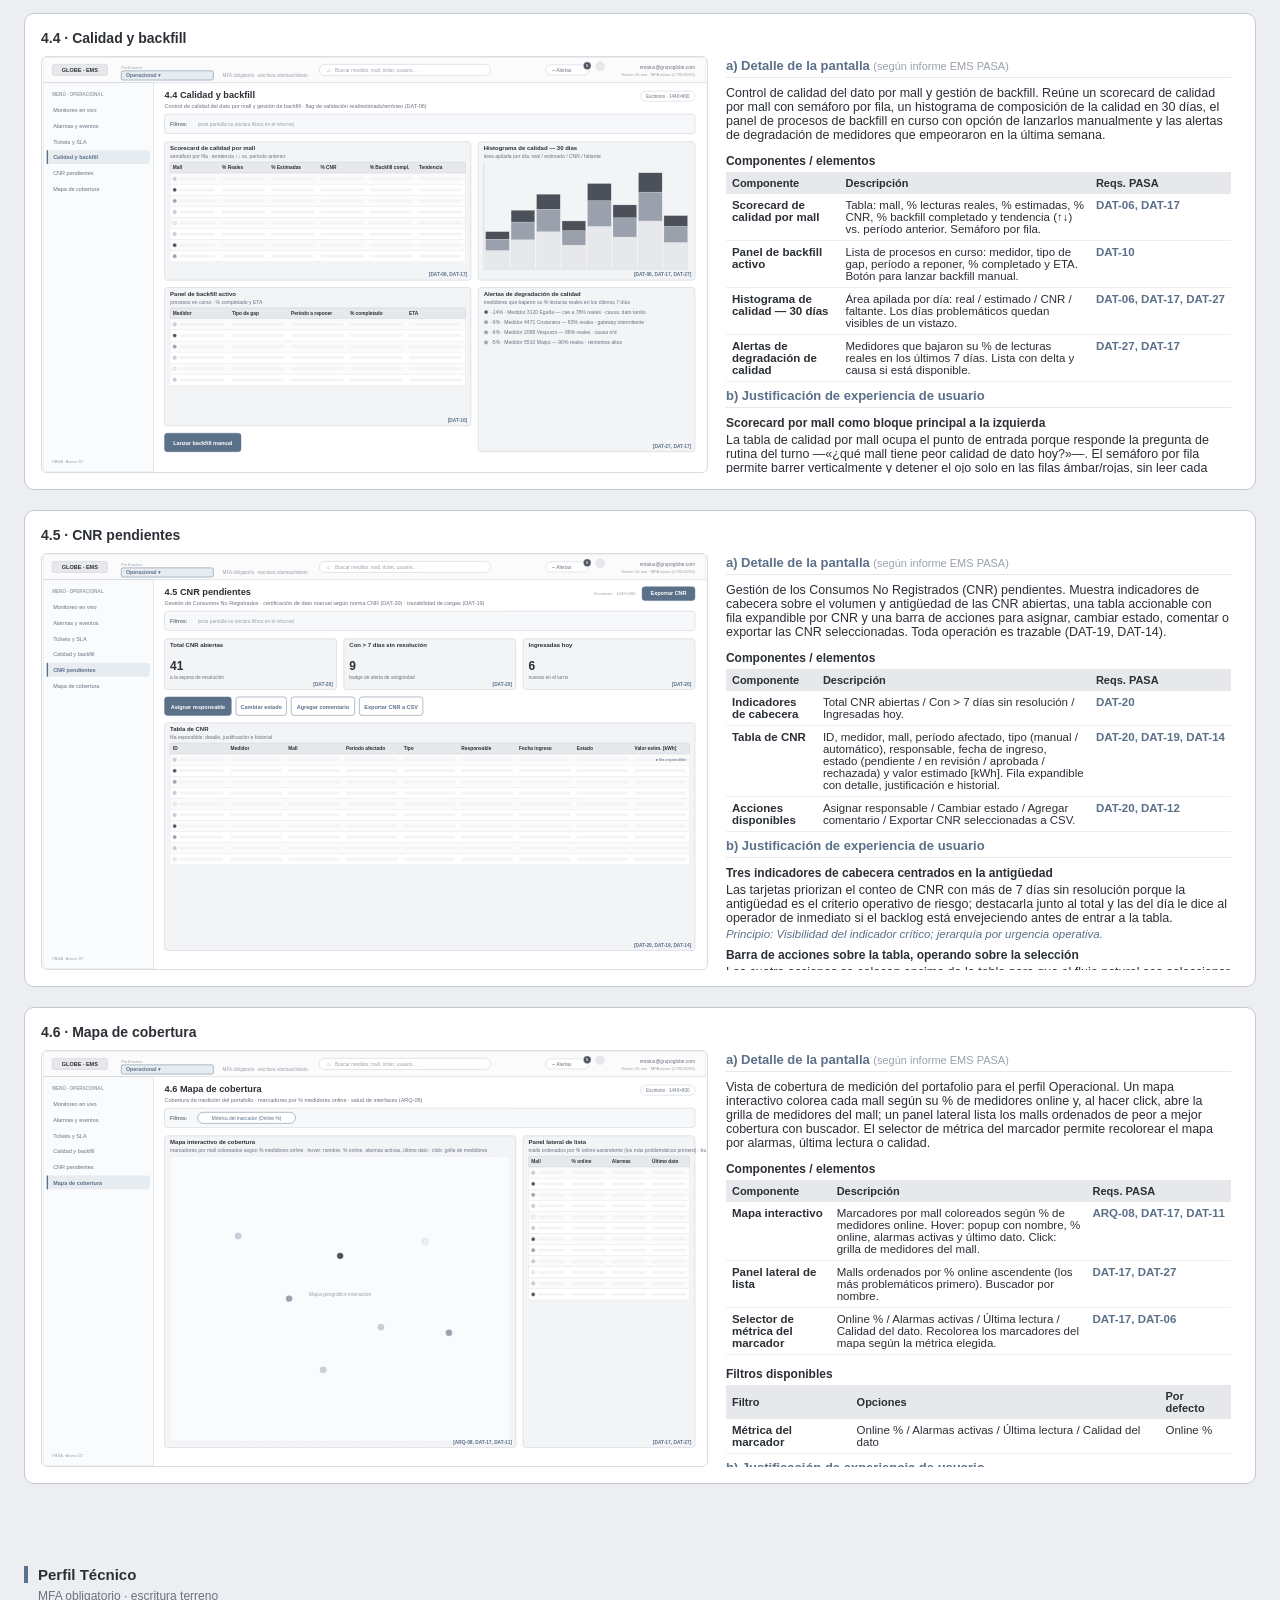
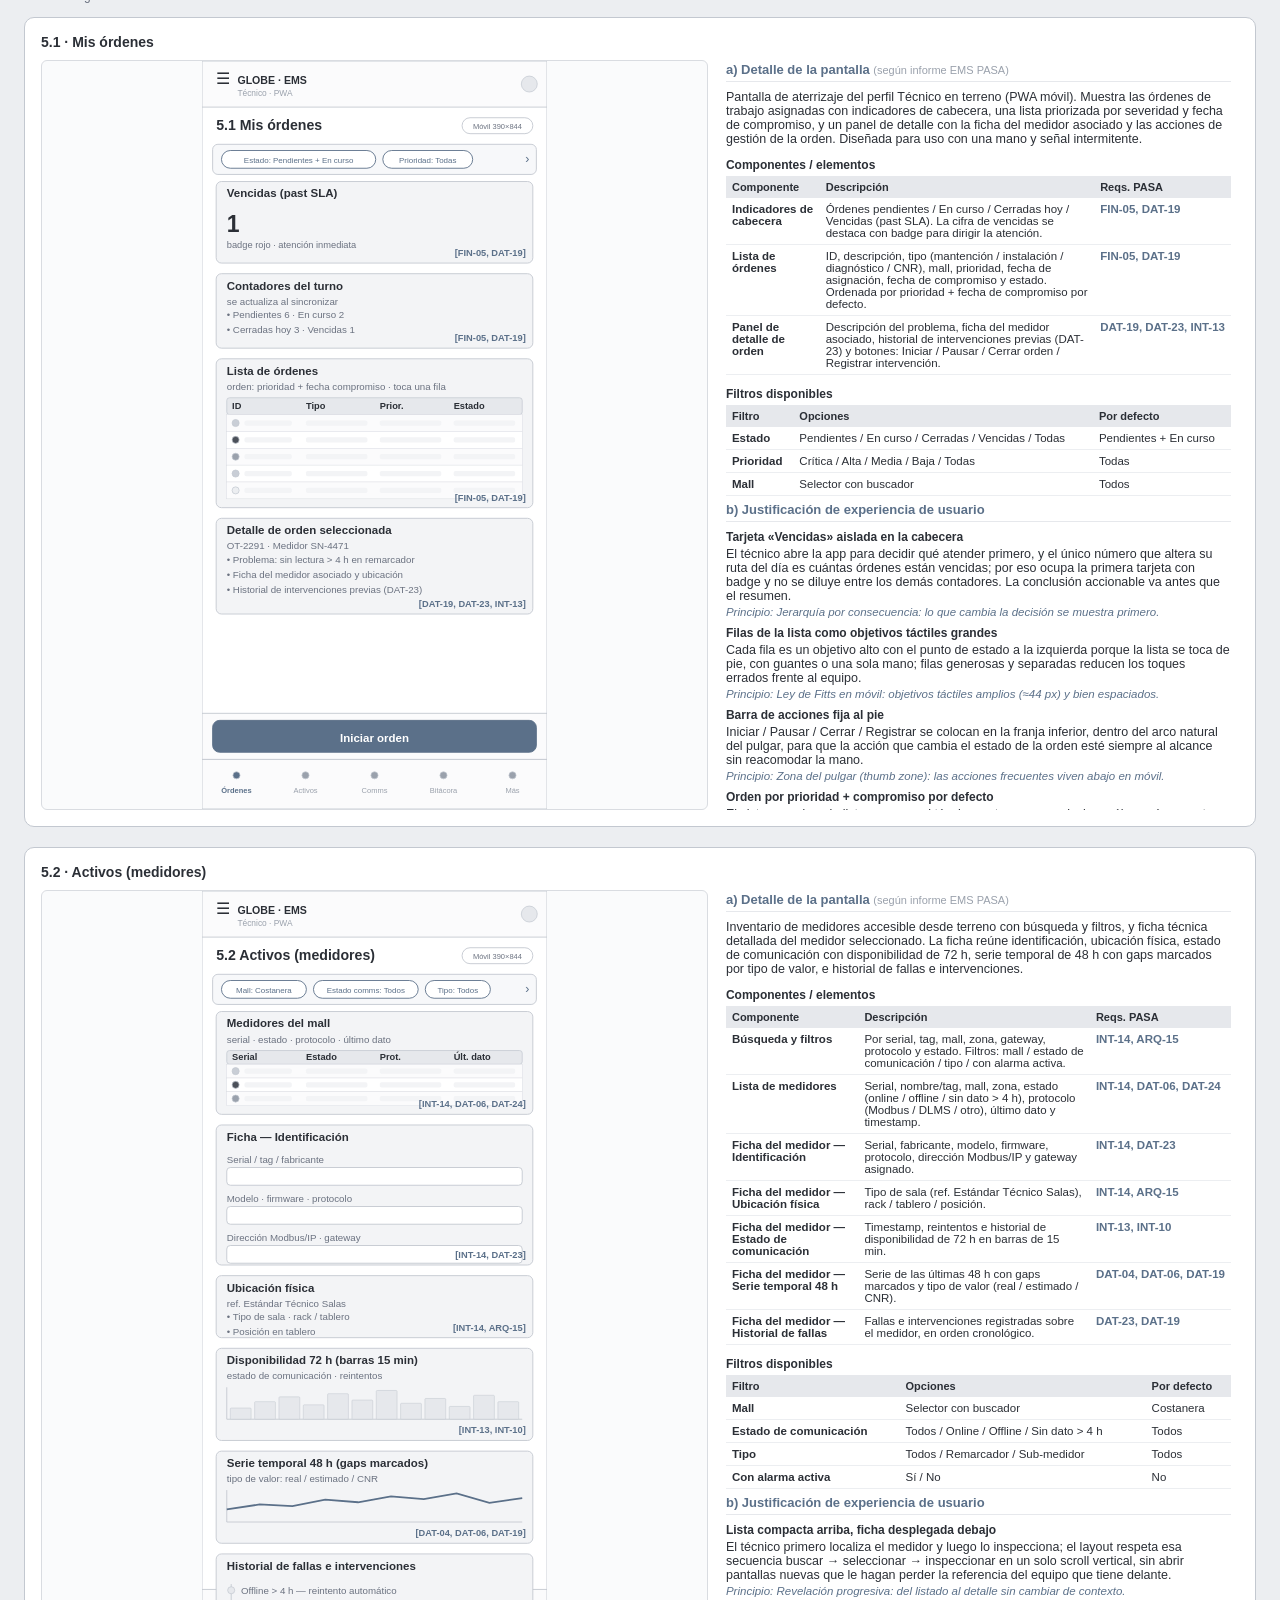
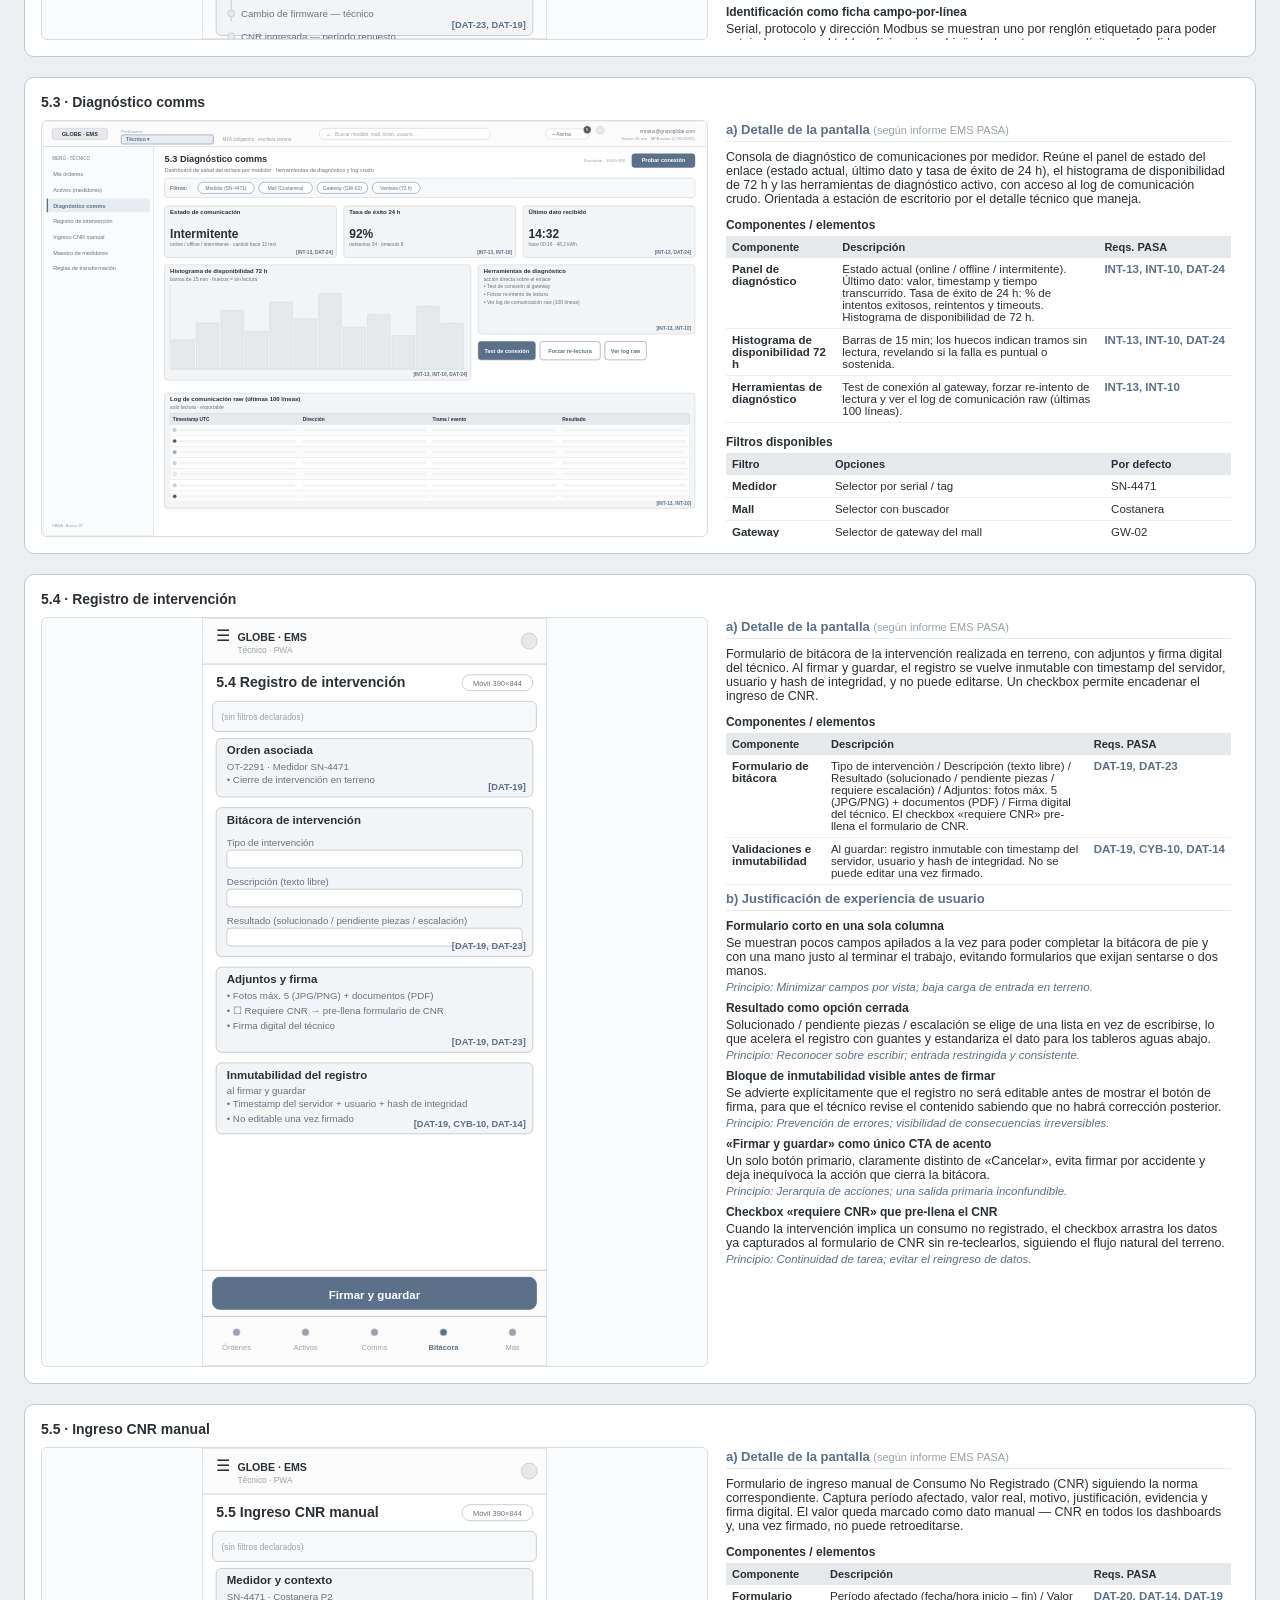
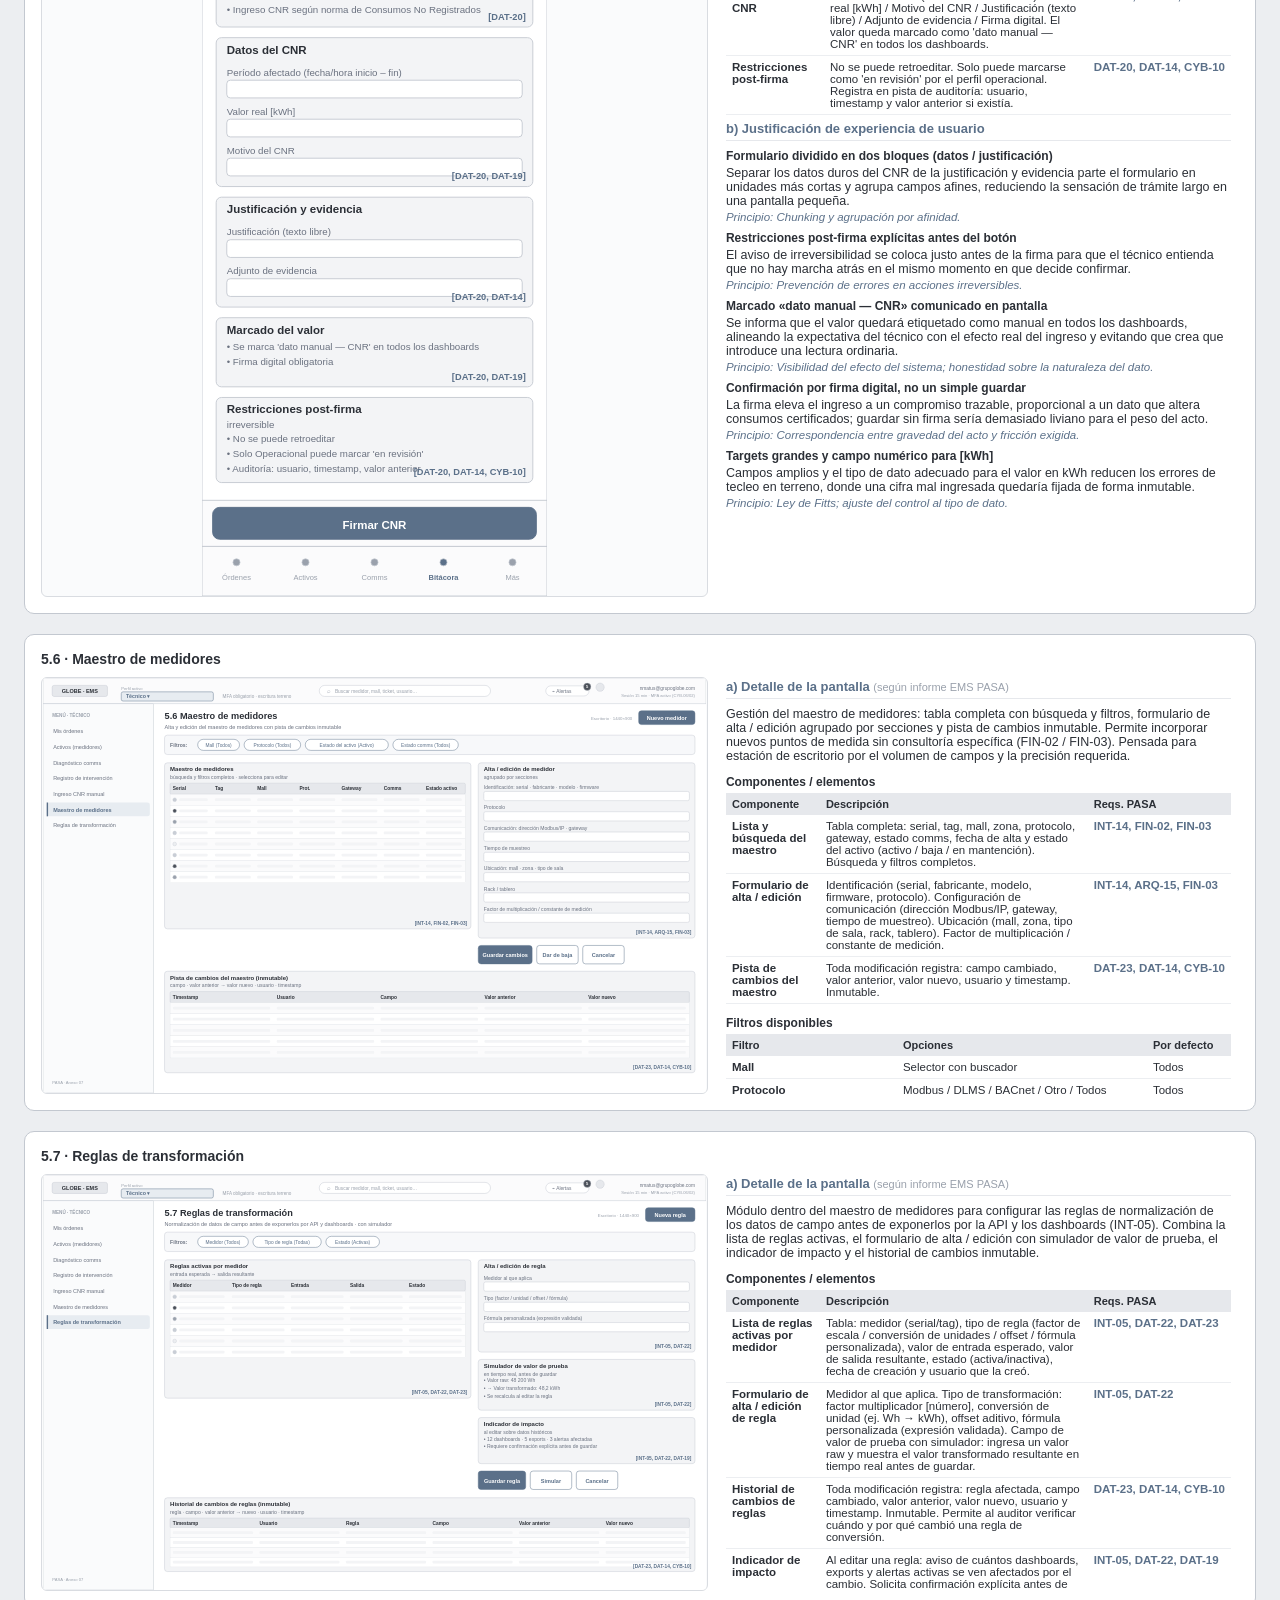
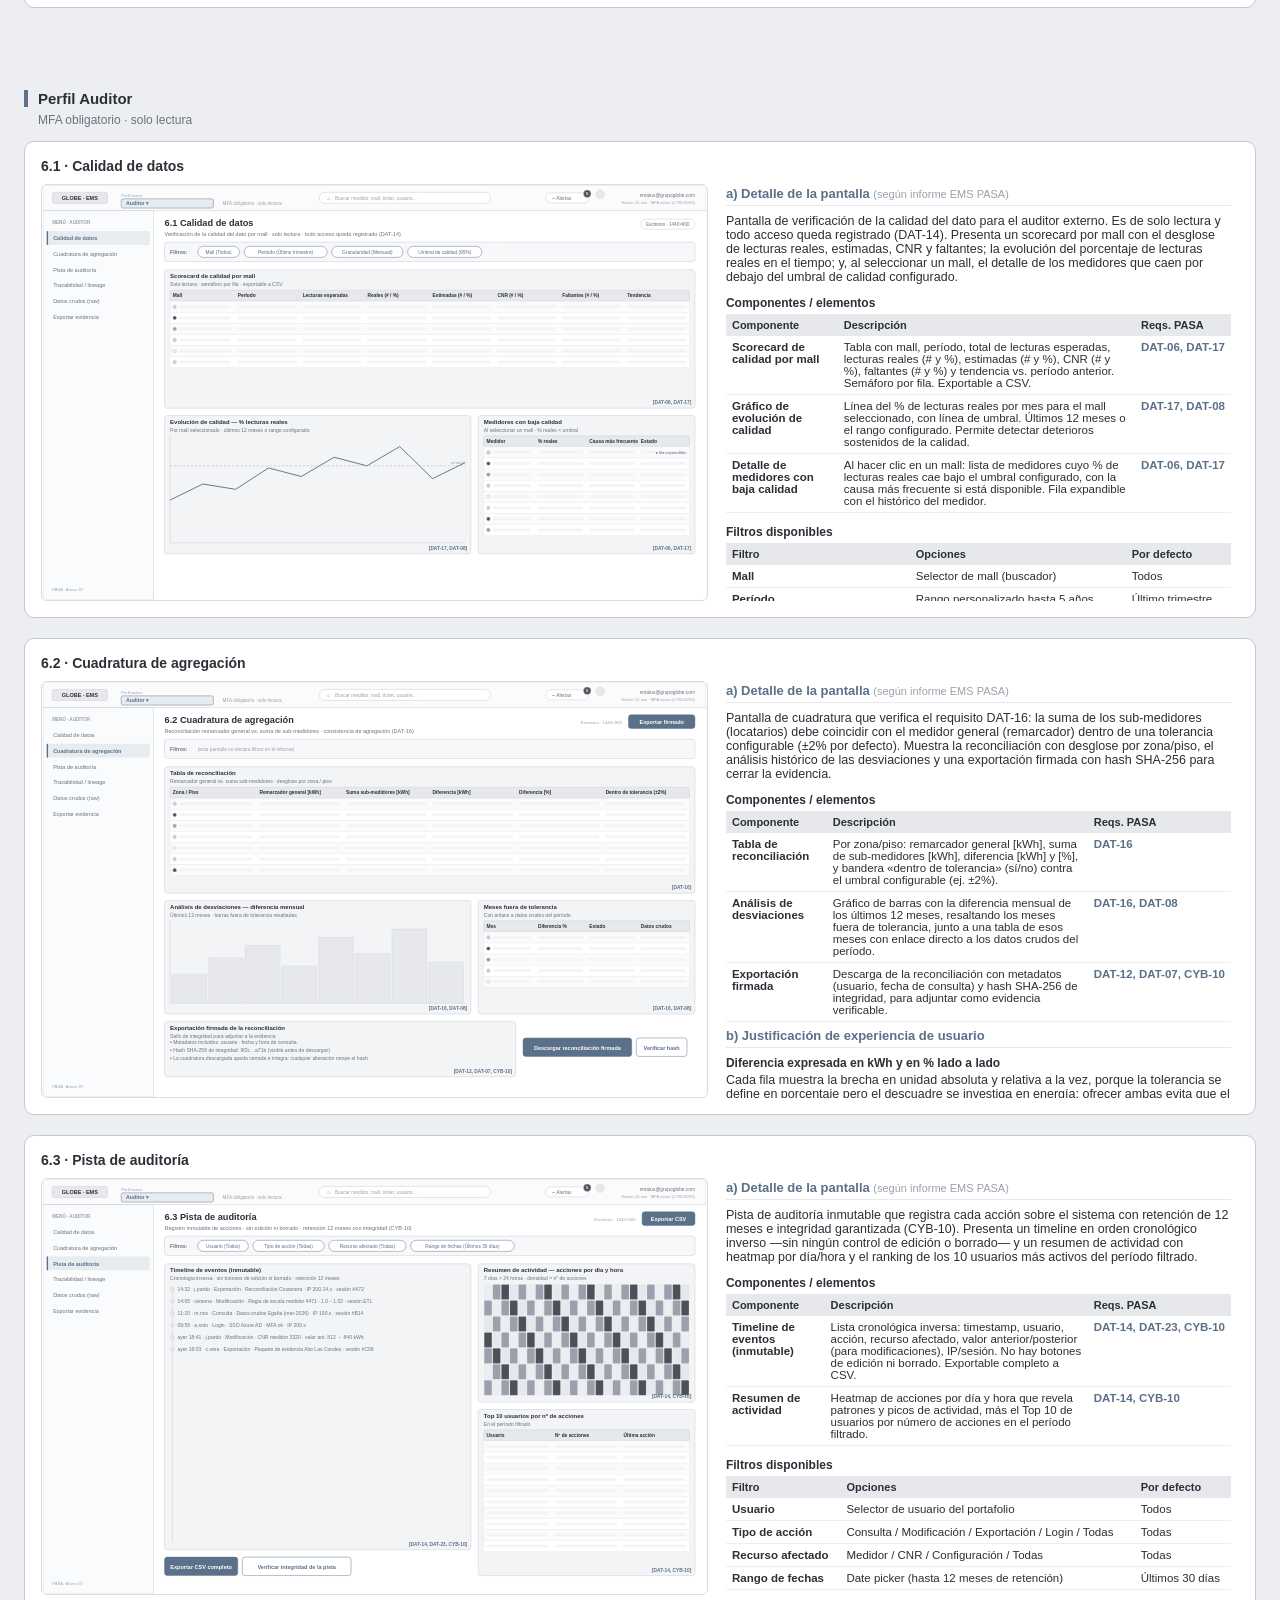
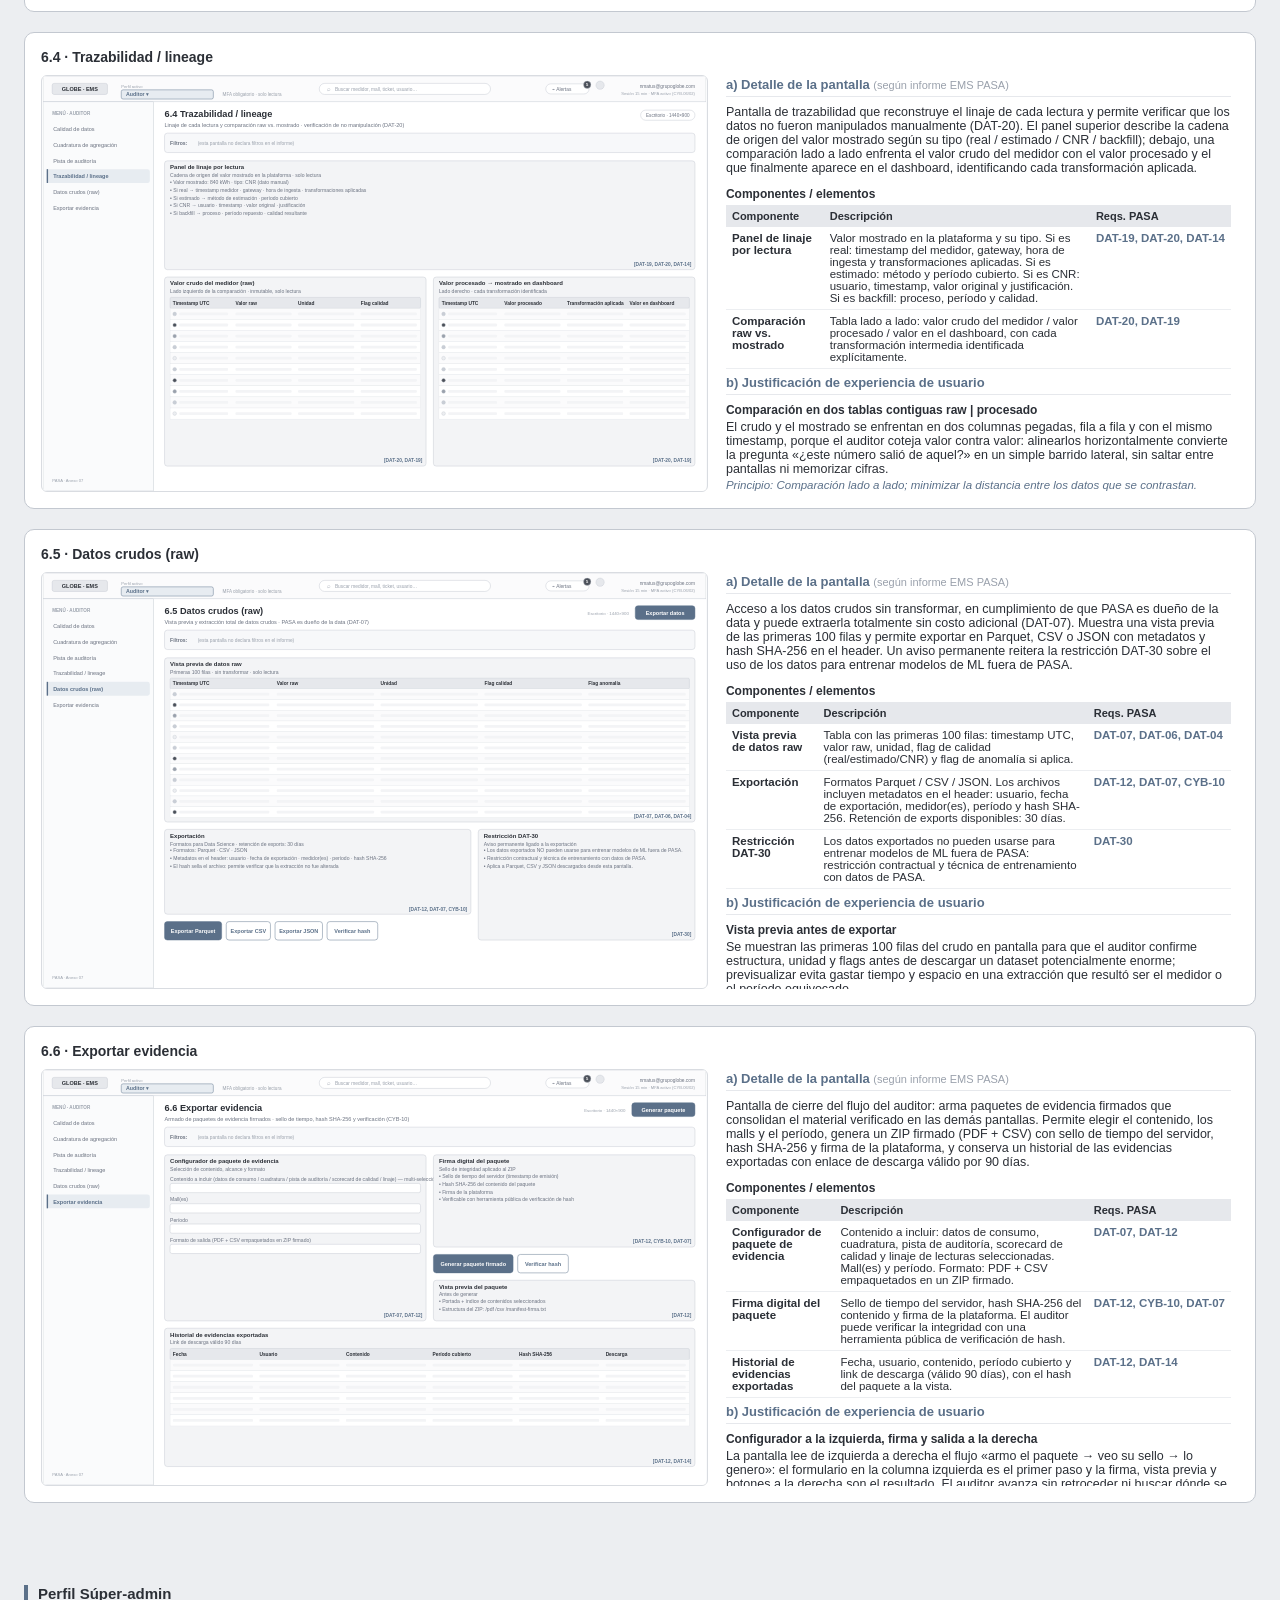
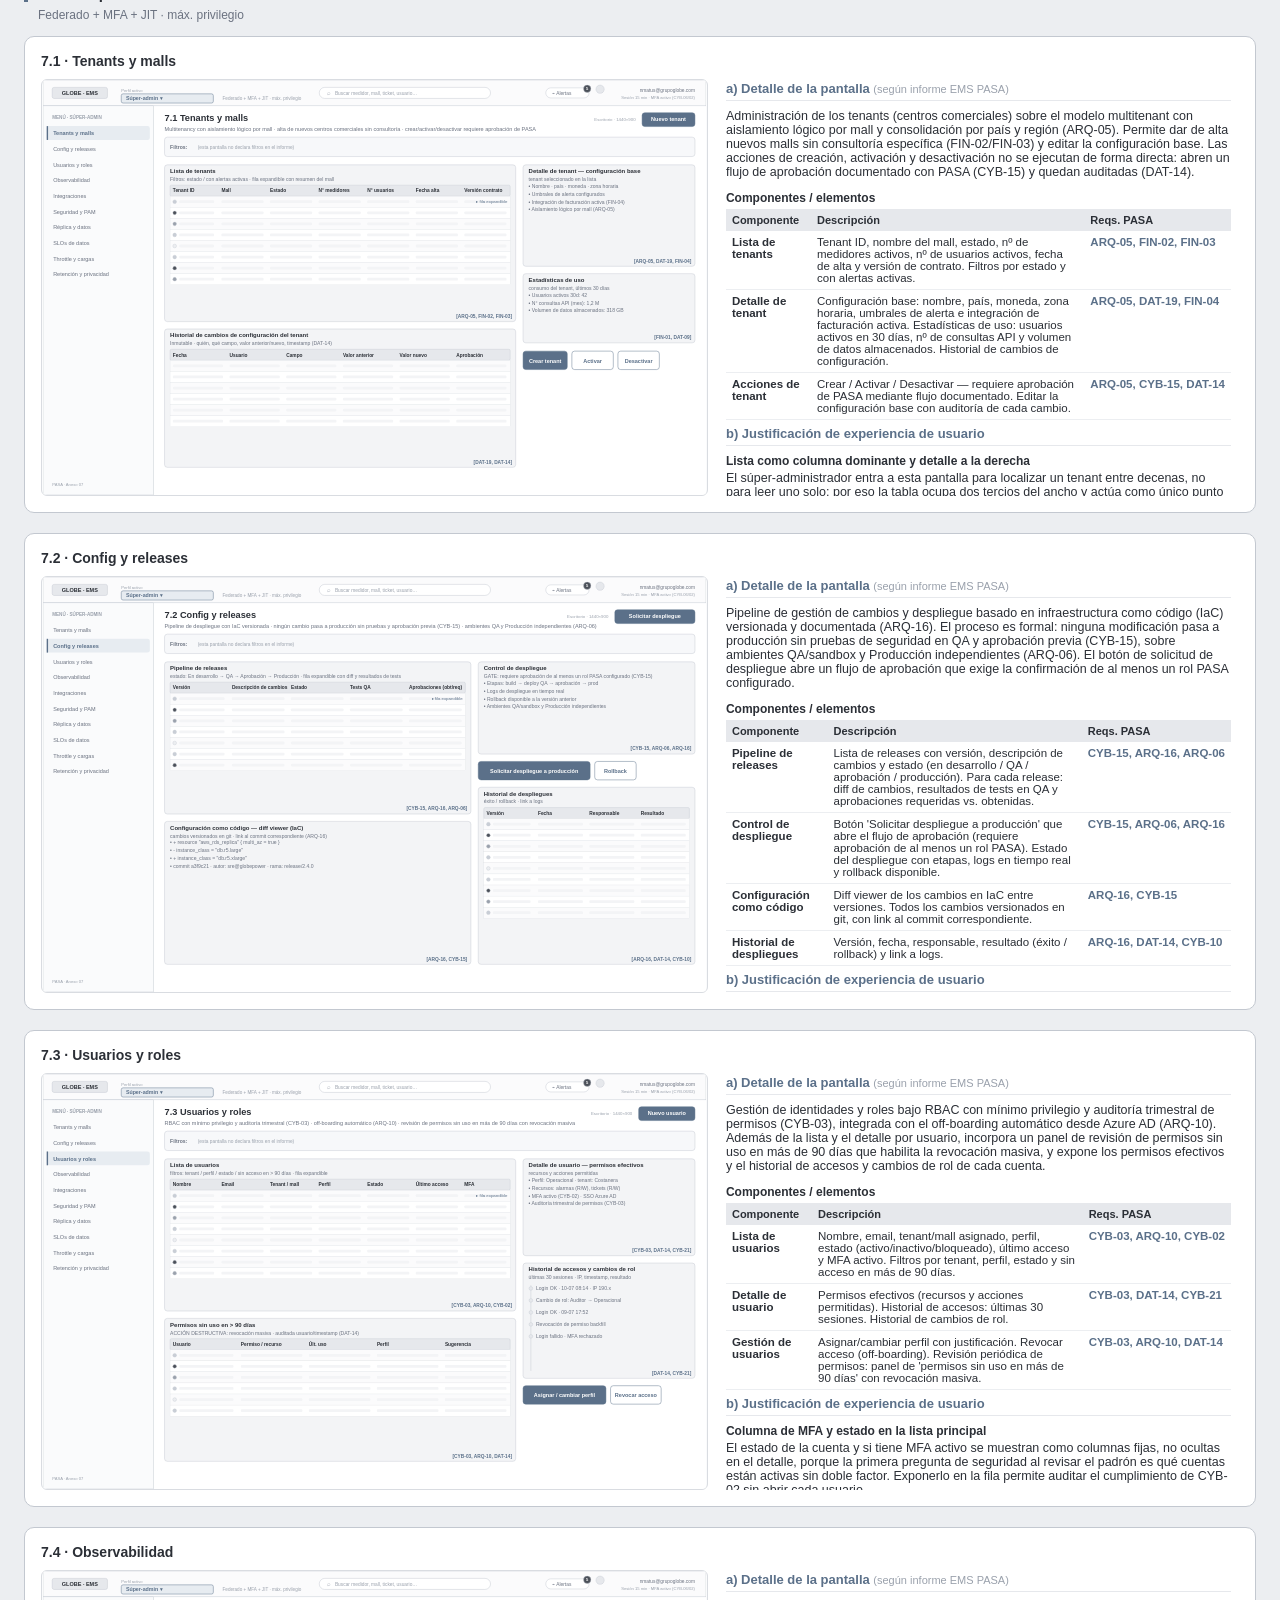
==== commit 19e941f1: "Prototipo interactivo mid-fi (grayscale) navegable + enlace desde el índice App HTML/CSS/JS sin depe" ====
--- a/index.html
+++ b/index.html
@@ -31,6 +31,7 @@
 <header class="top"><h1>EMS PASA — Wireframes de baja fidelidad por perfil de usuario</h1>
 <p>Globe Power SpA · Fuente: Especificación de Pantallas v2.0 · Mapa gerencial reconciliado a 3 niveles (País → Centro comercial → Tienda/Local) · operación monopaís (Chile)</p>
 <a class="pdf" href="EMS_PASA_wireframes.pdf" target="_blank" rel="noopener">⬇ Descargar documentación (PDF · 35 pantallas)</a>
+<a class="pdf" href="prototipo/" style="background:#48596e">▶ Abrir prototipo interactivo (mid-fi)</a>
 <nav class="anchors">
 <a href="#gerencial">Gerencial (6)</a>
 <a href="#operacional">Operacional (6)</a>
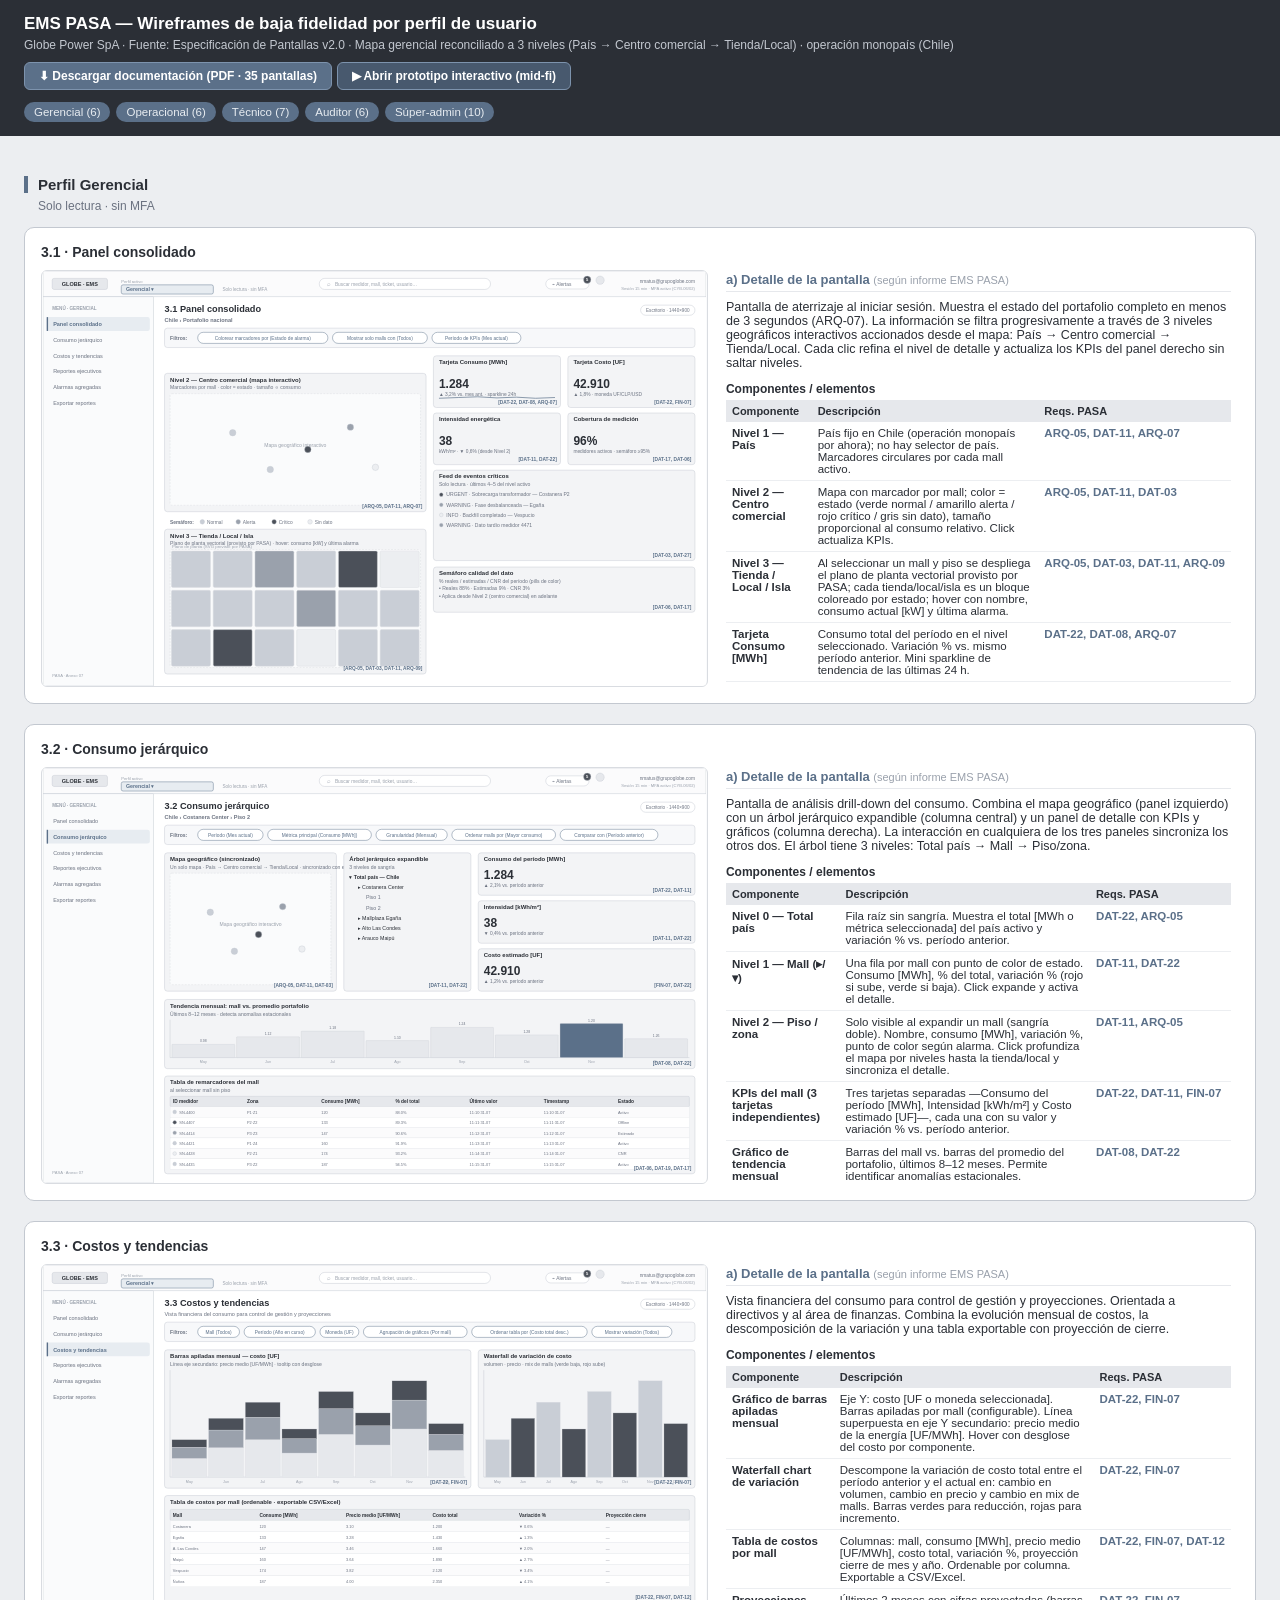
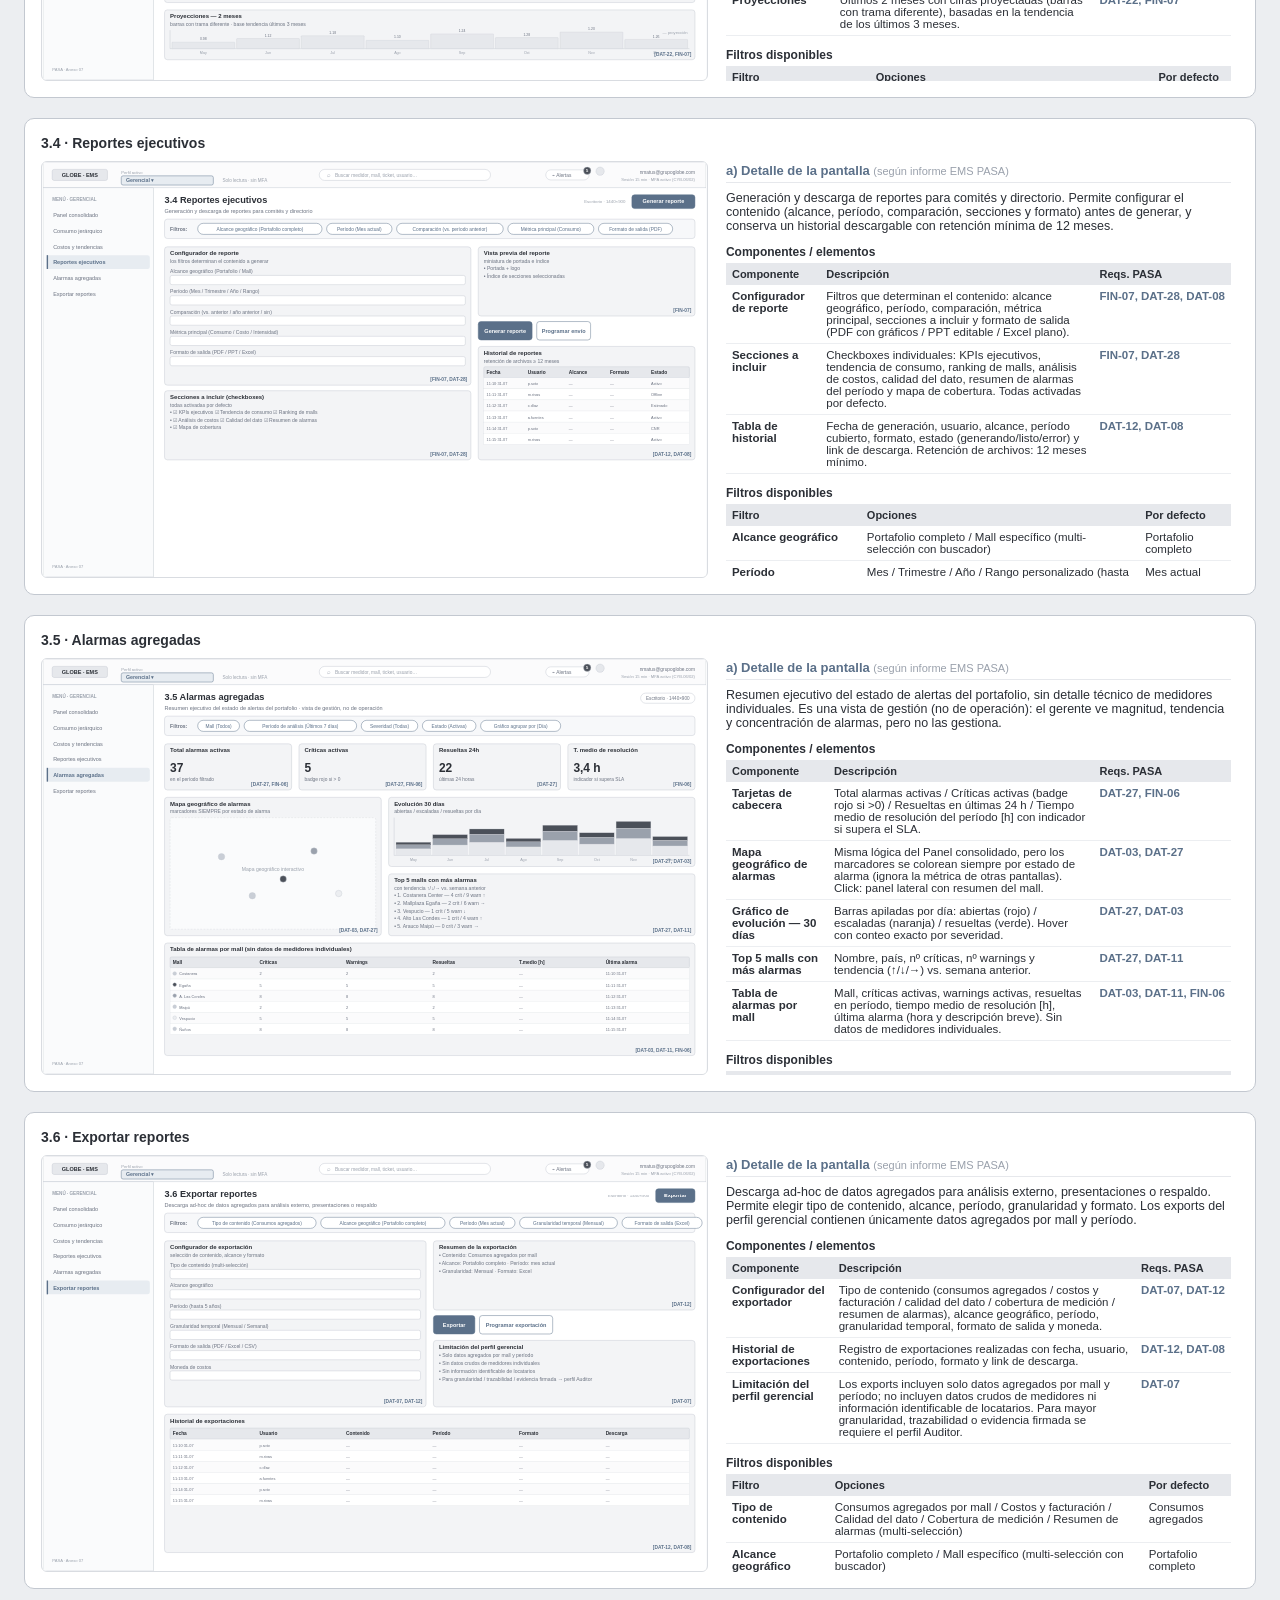
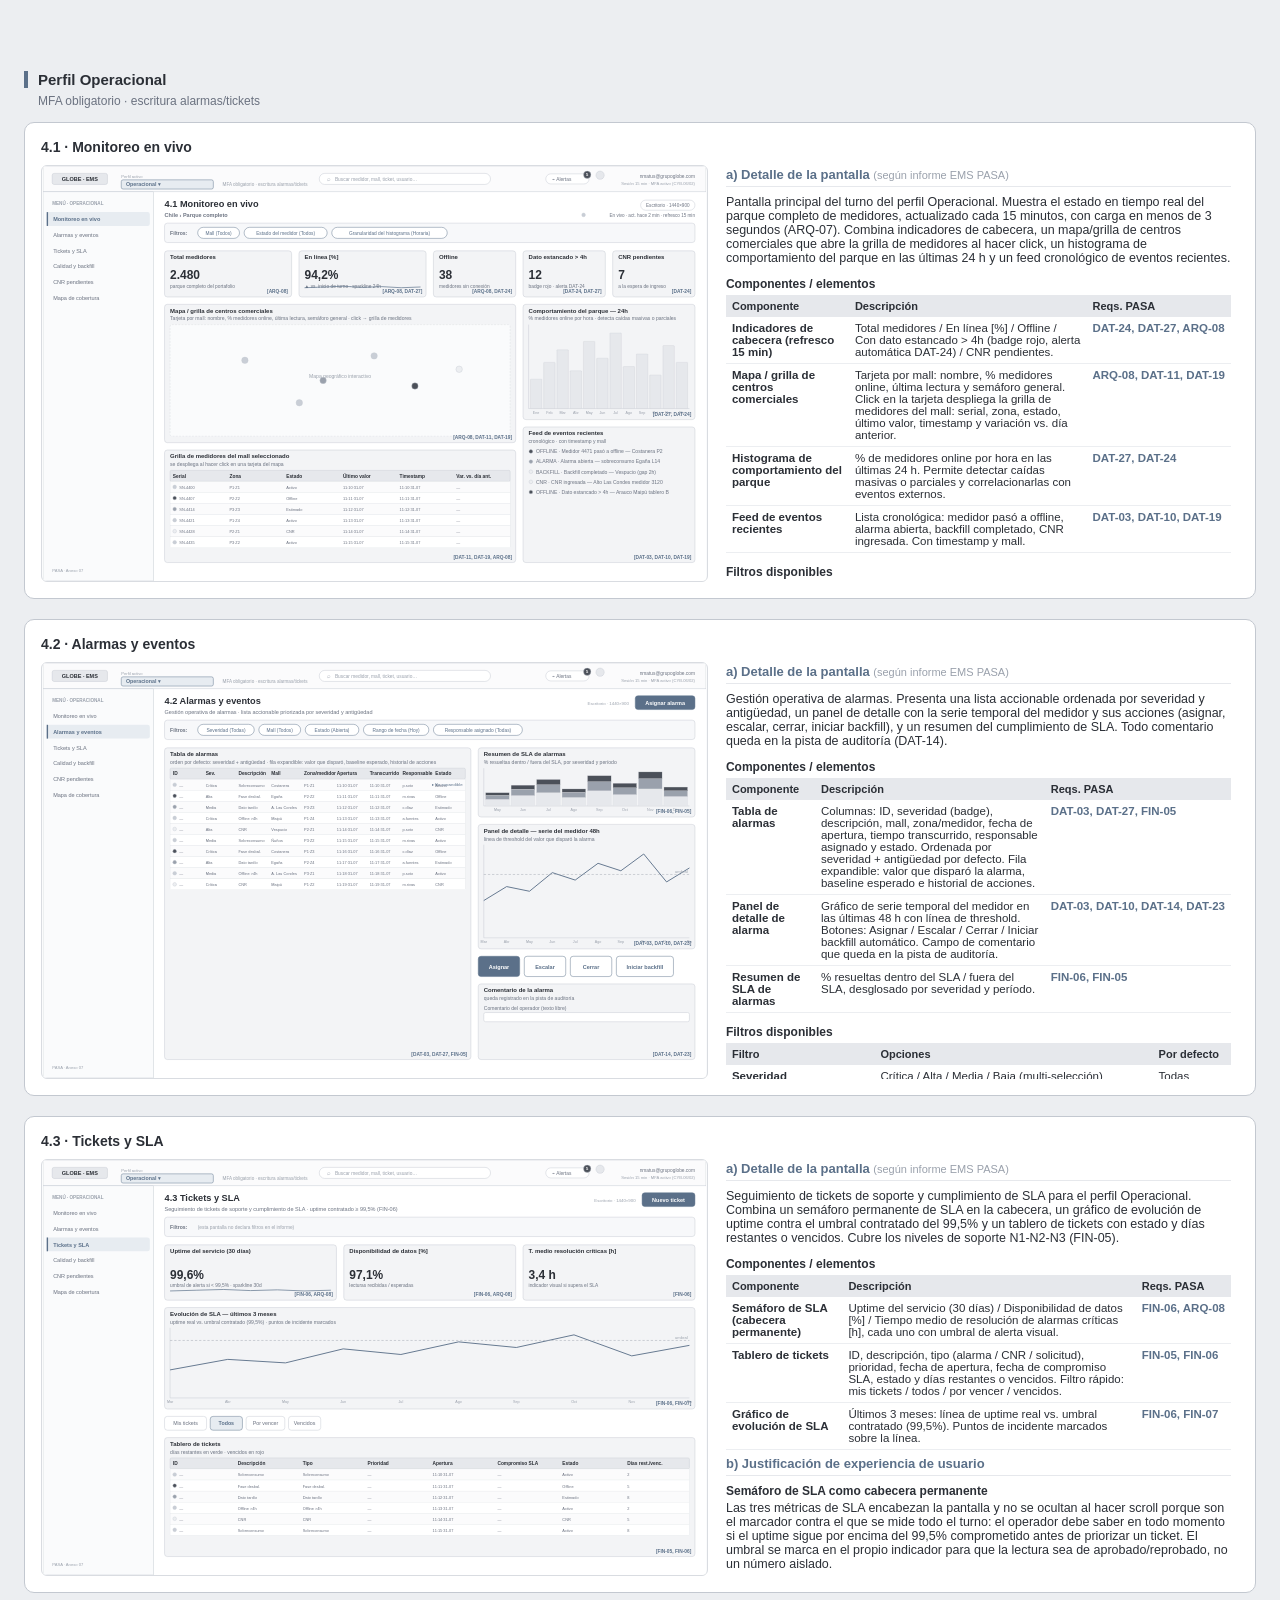
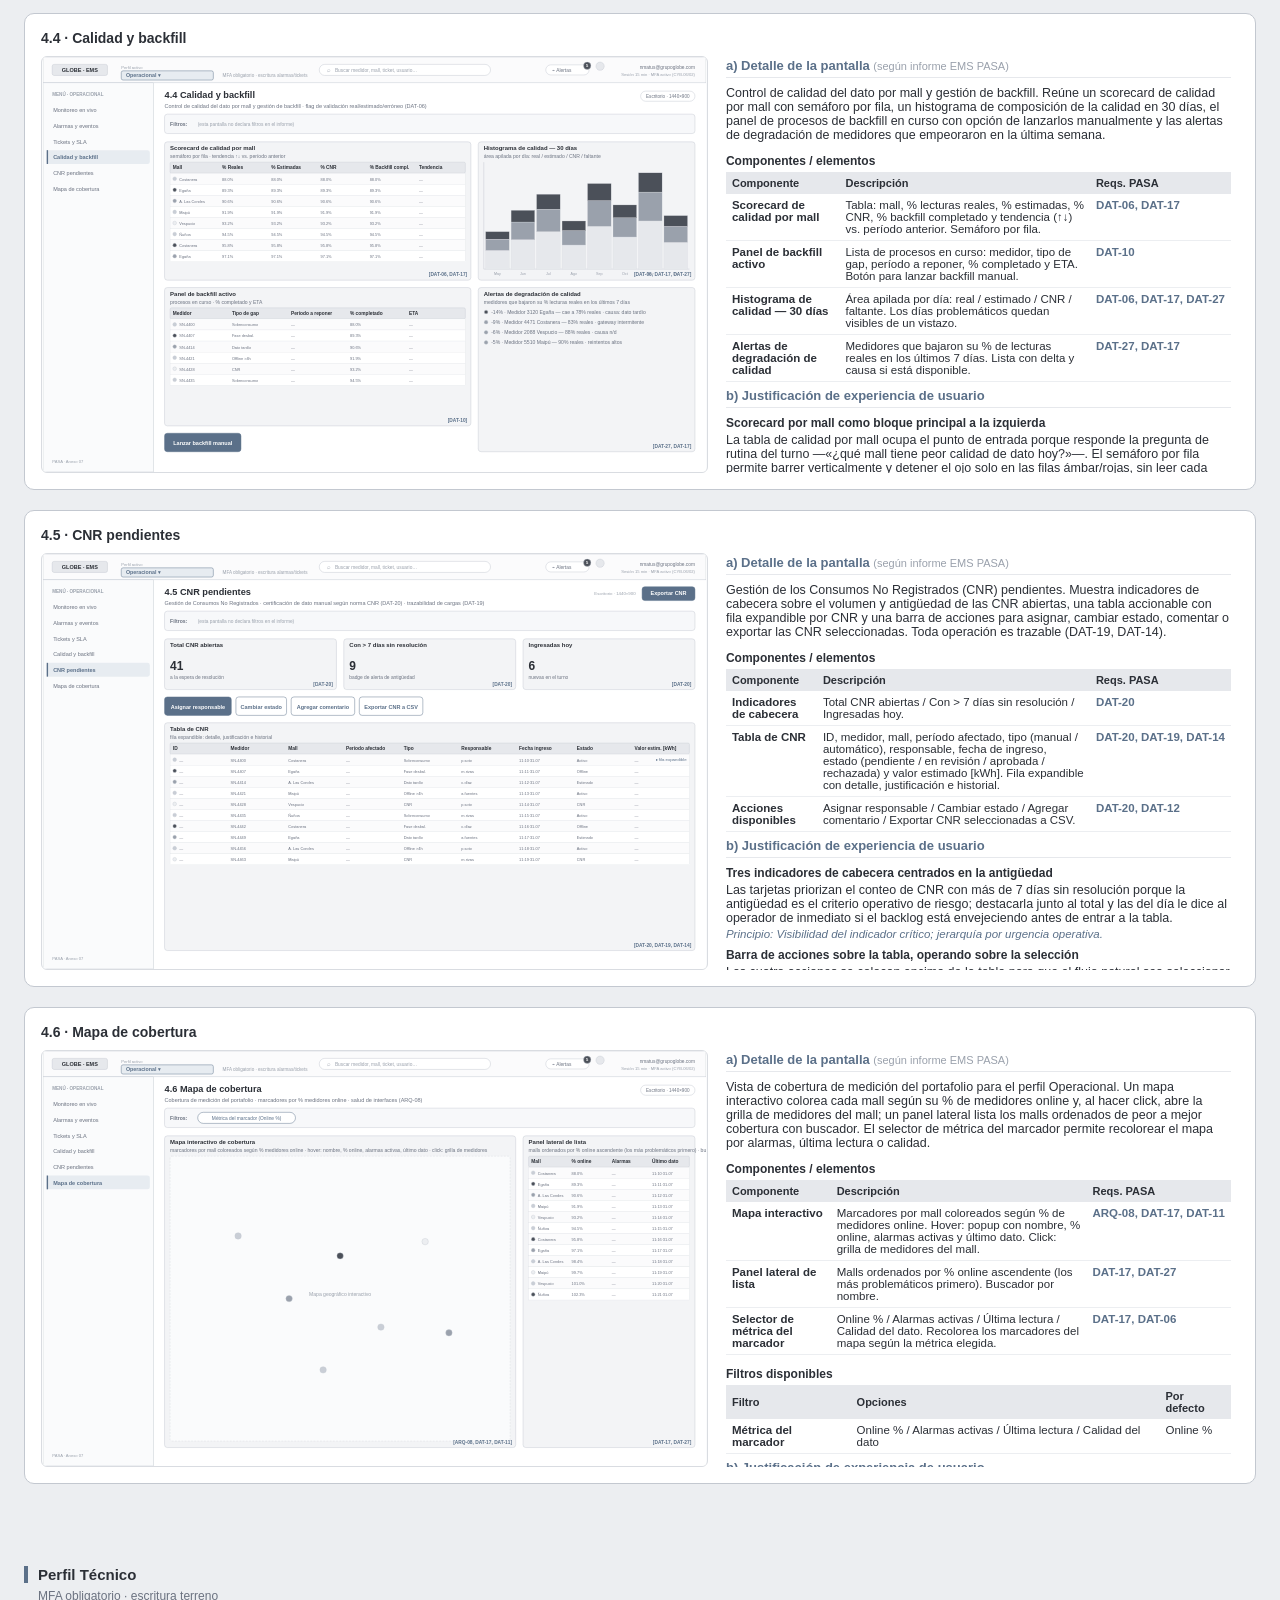
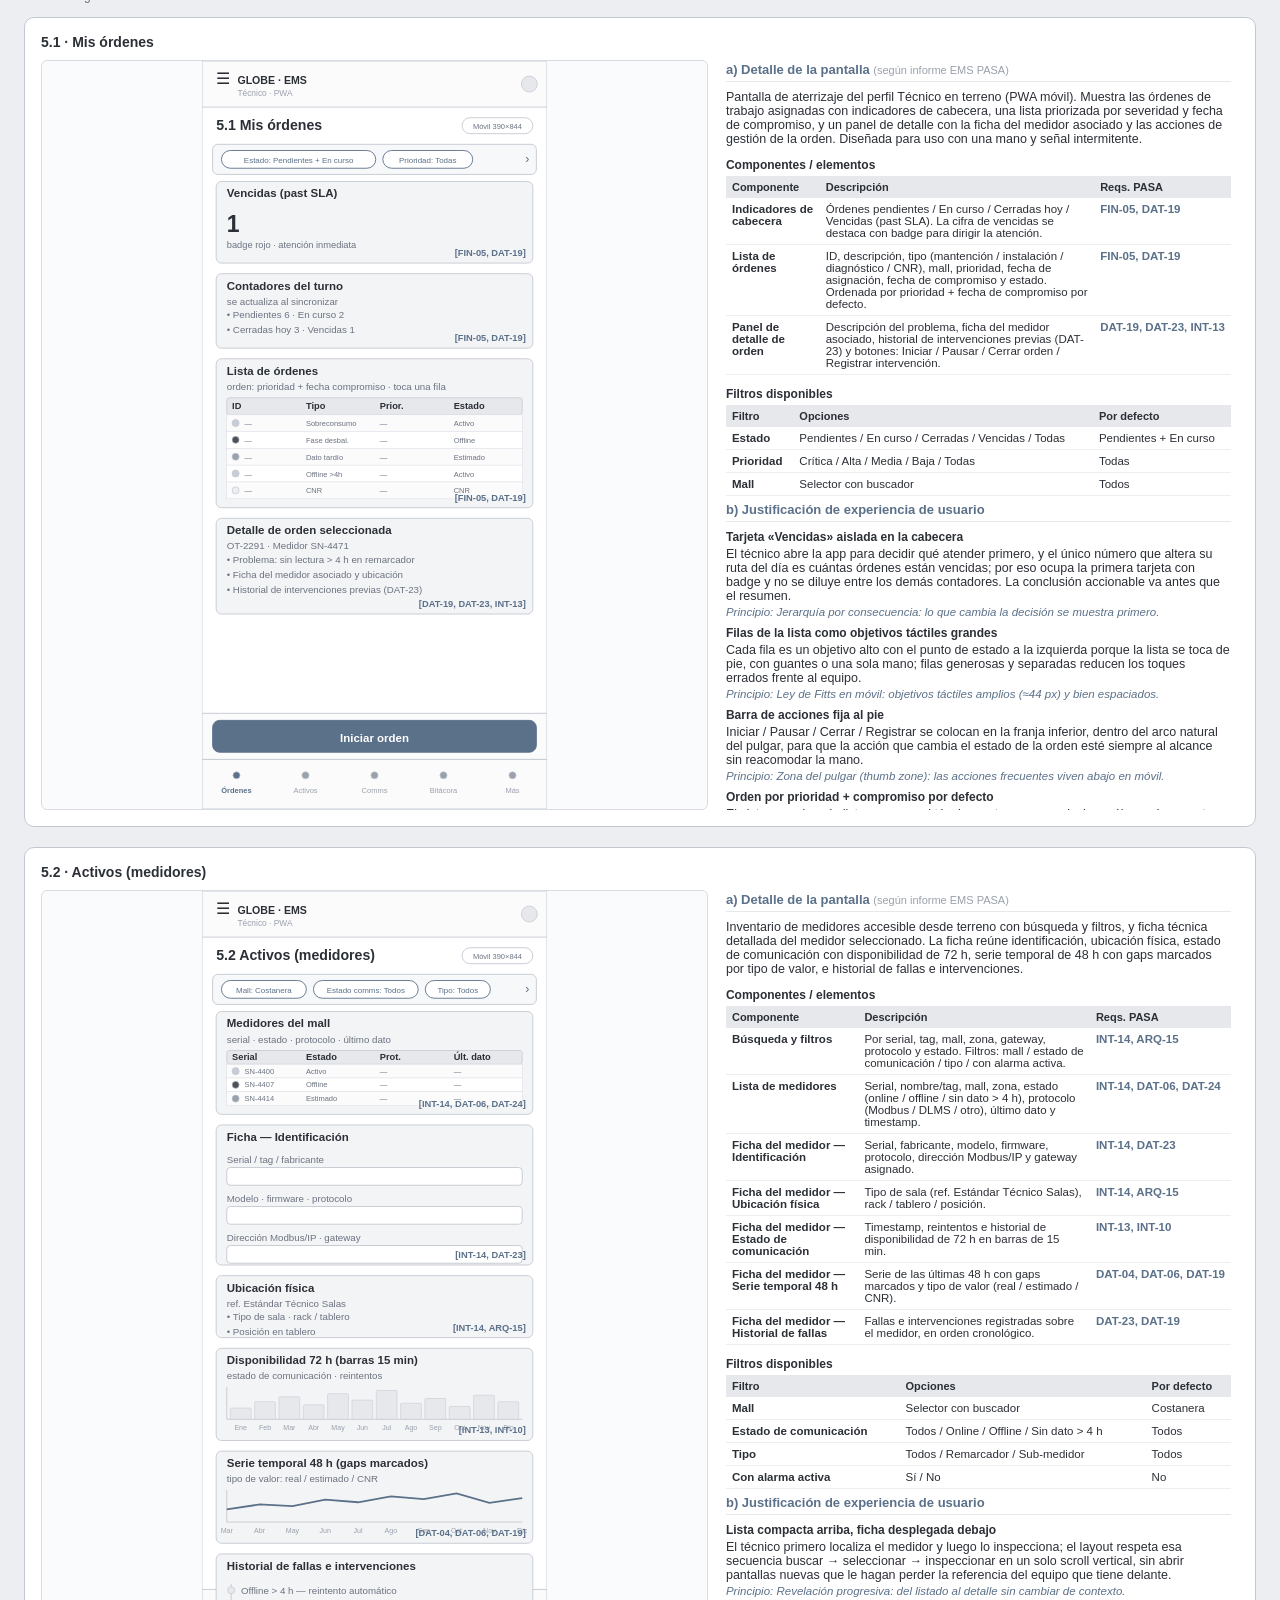
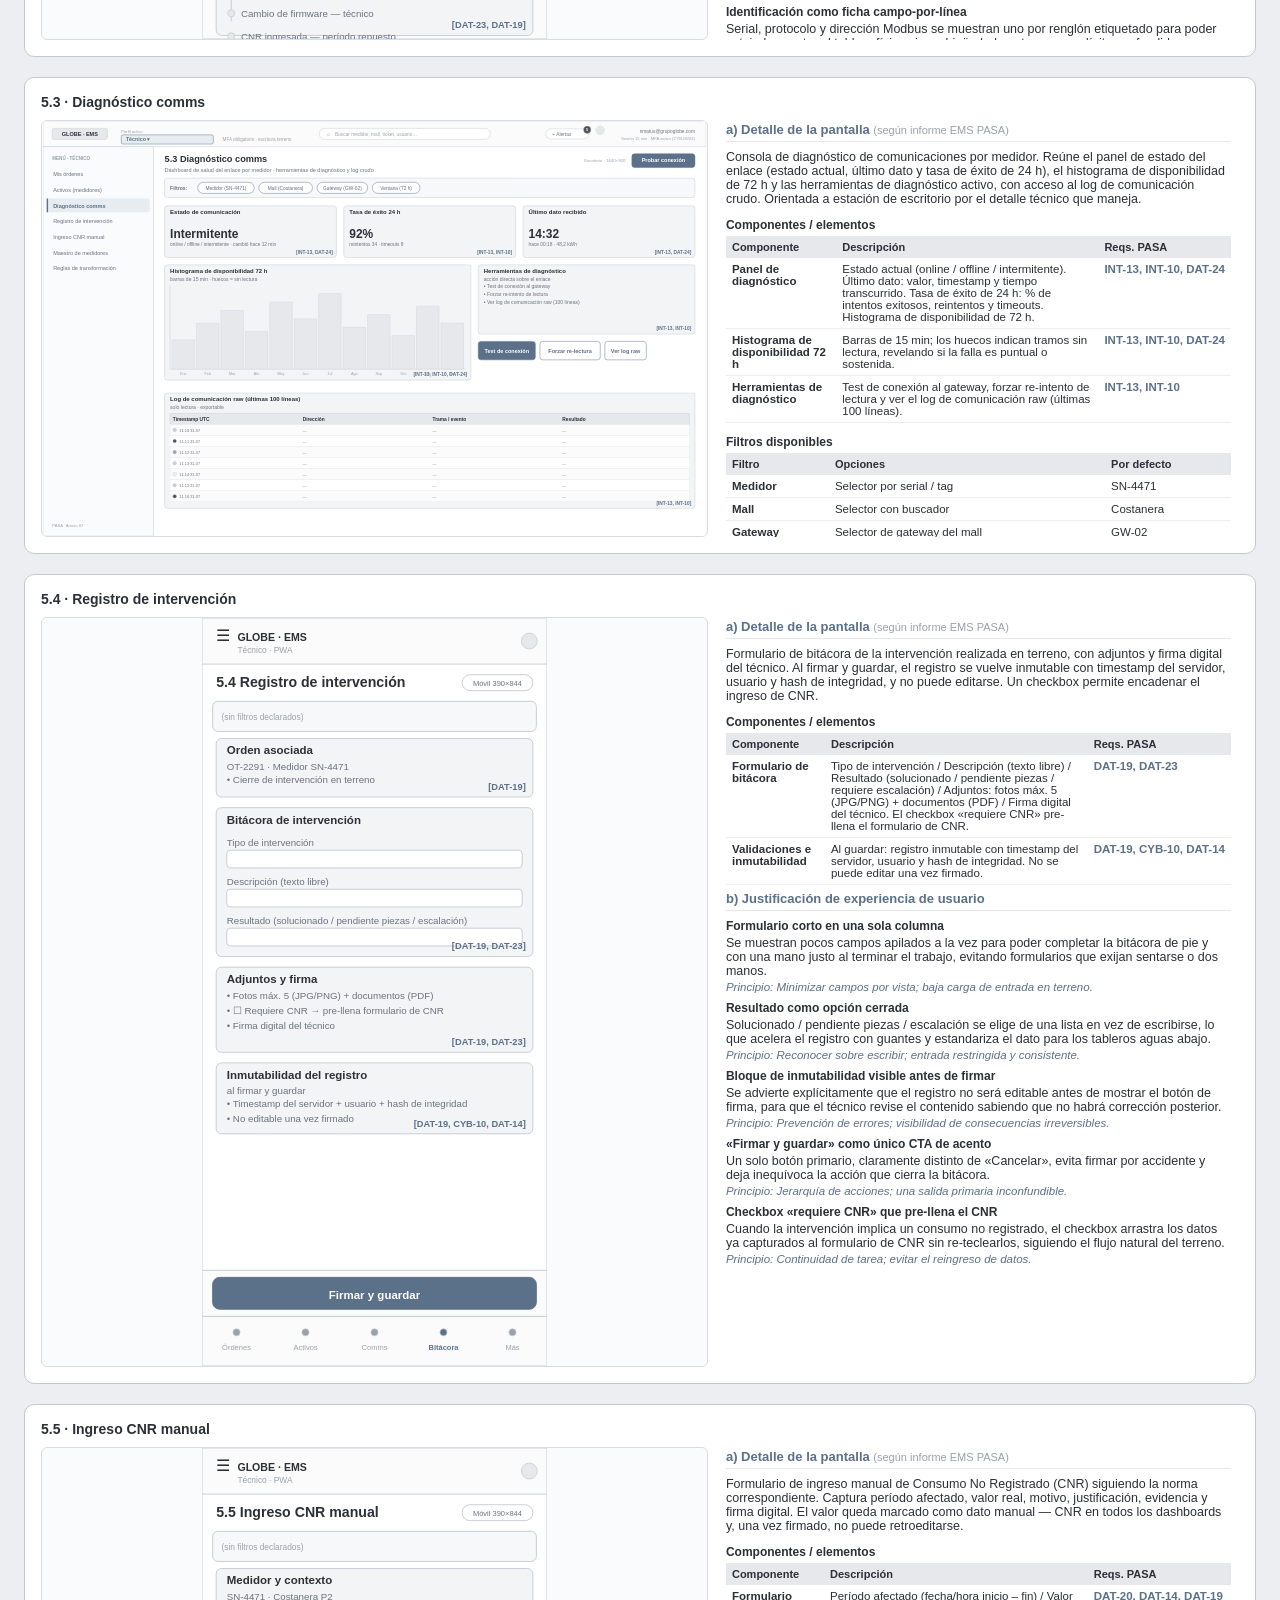
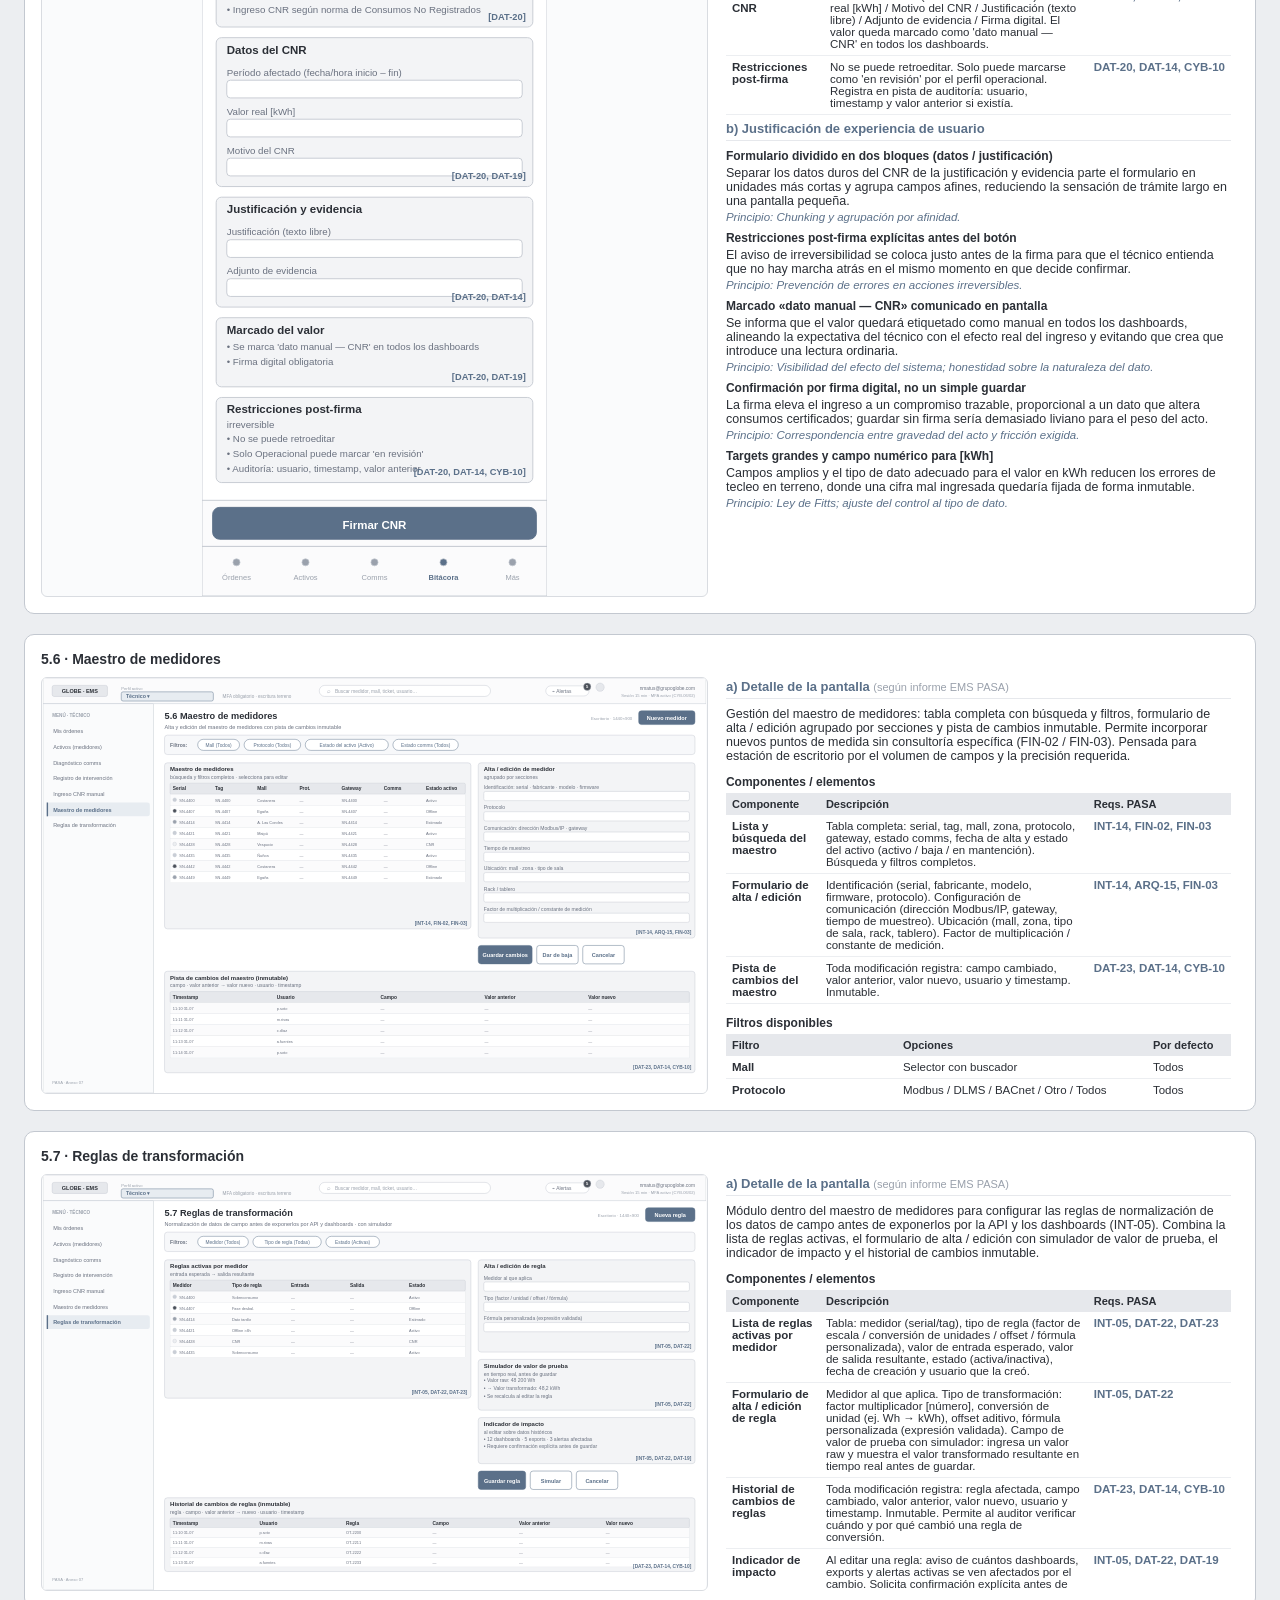
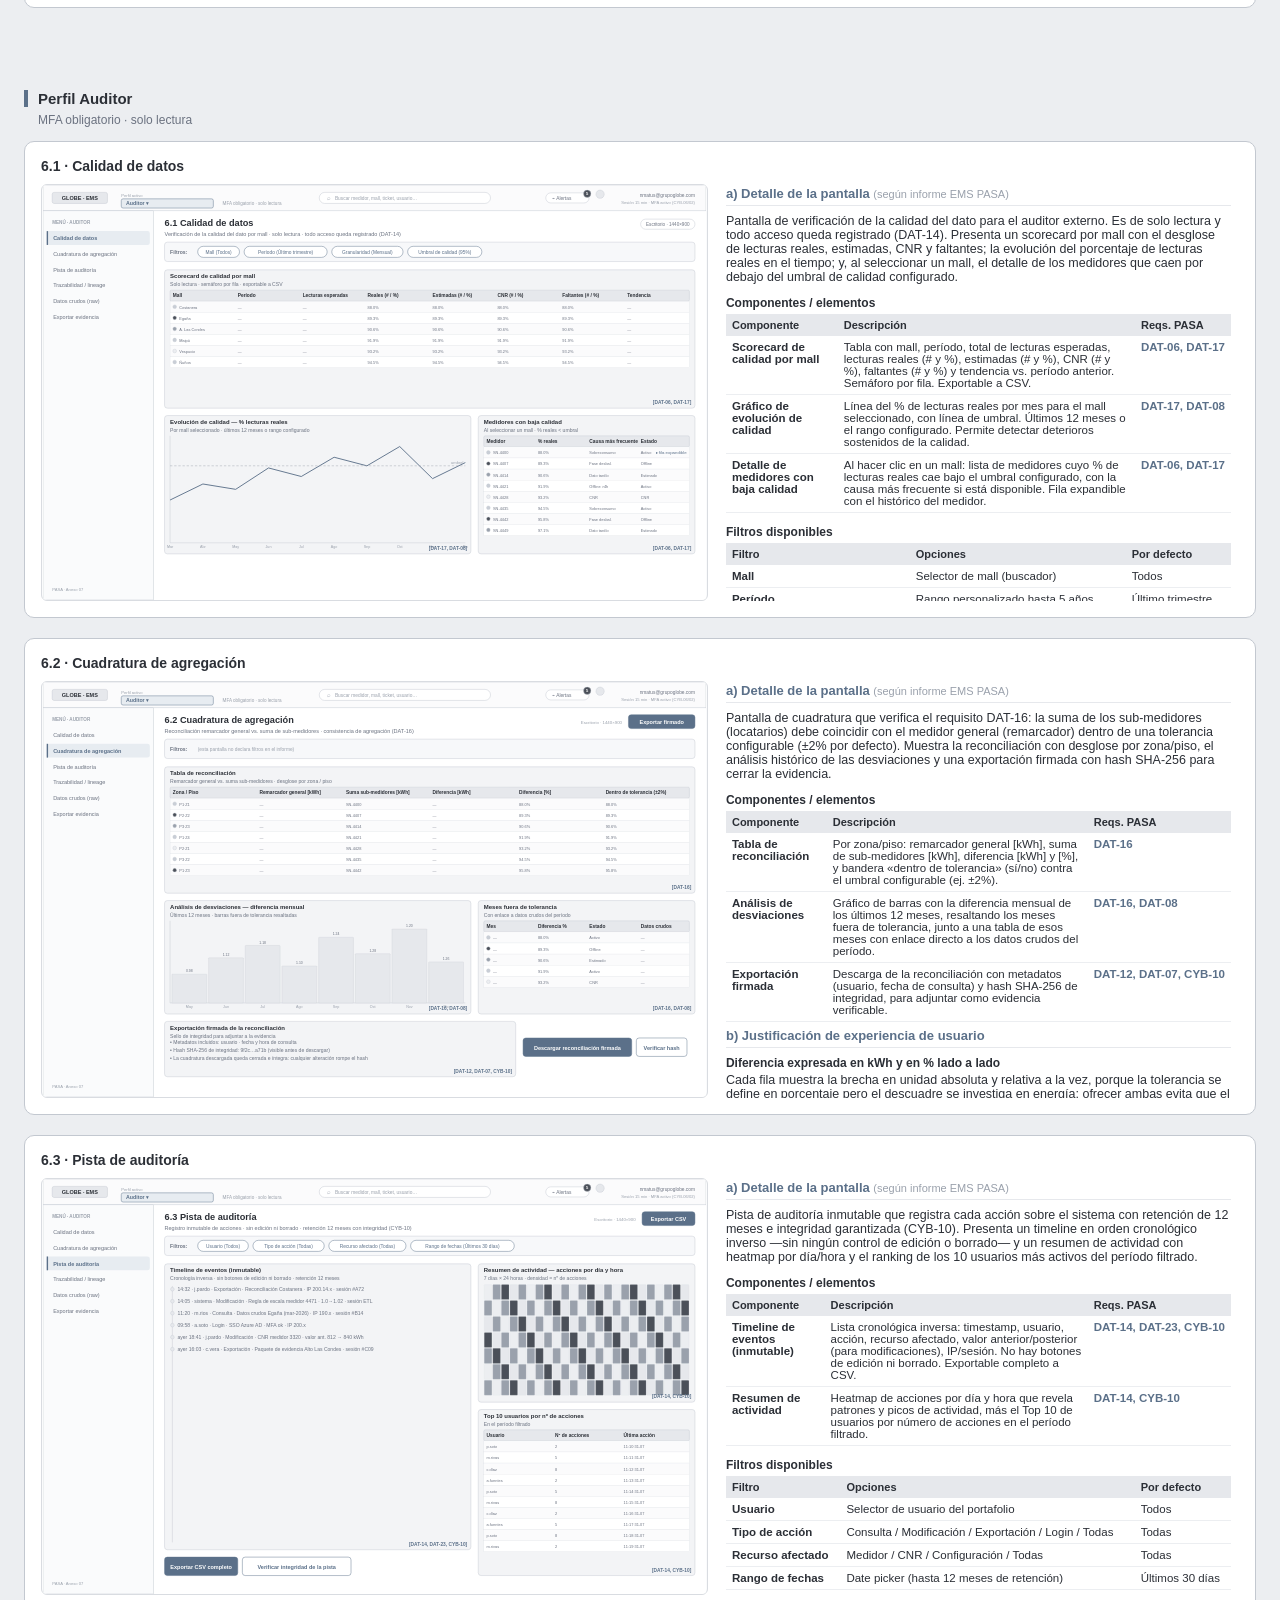
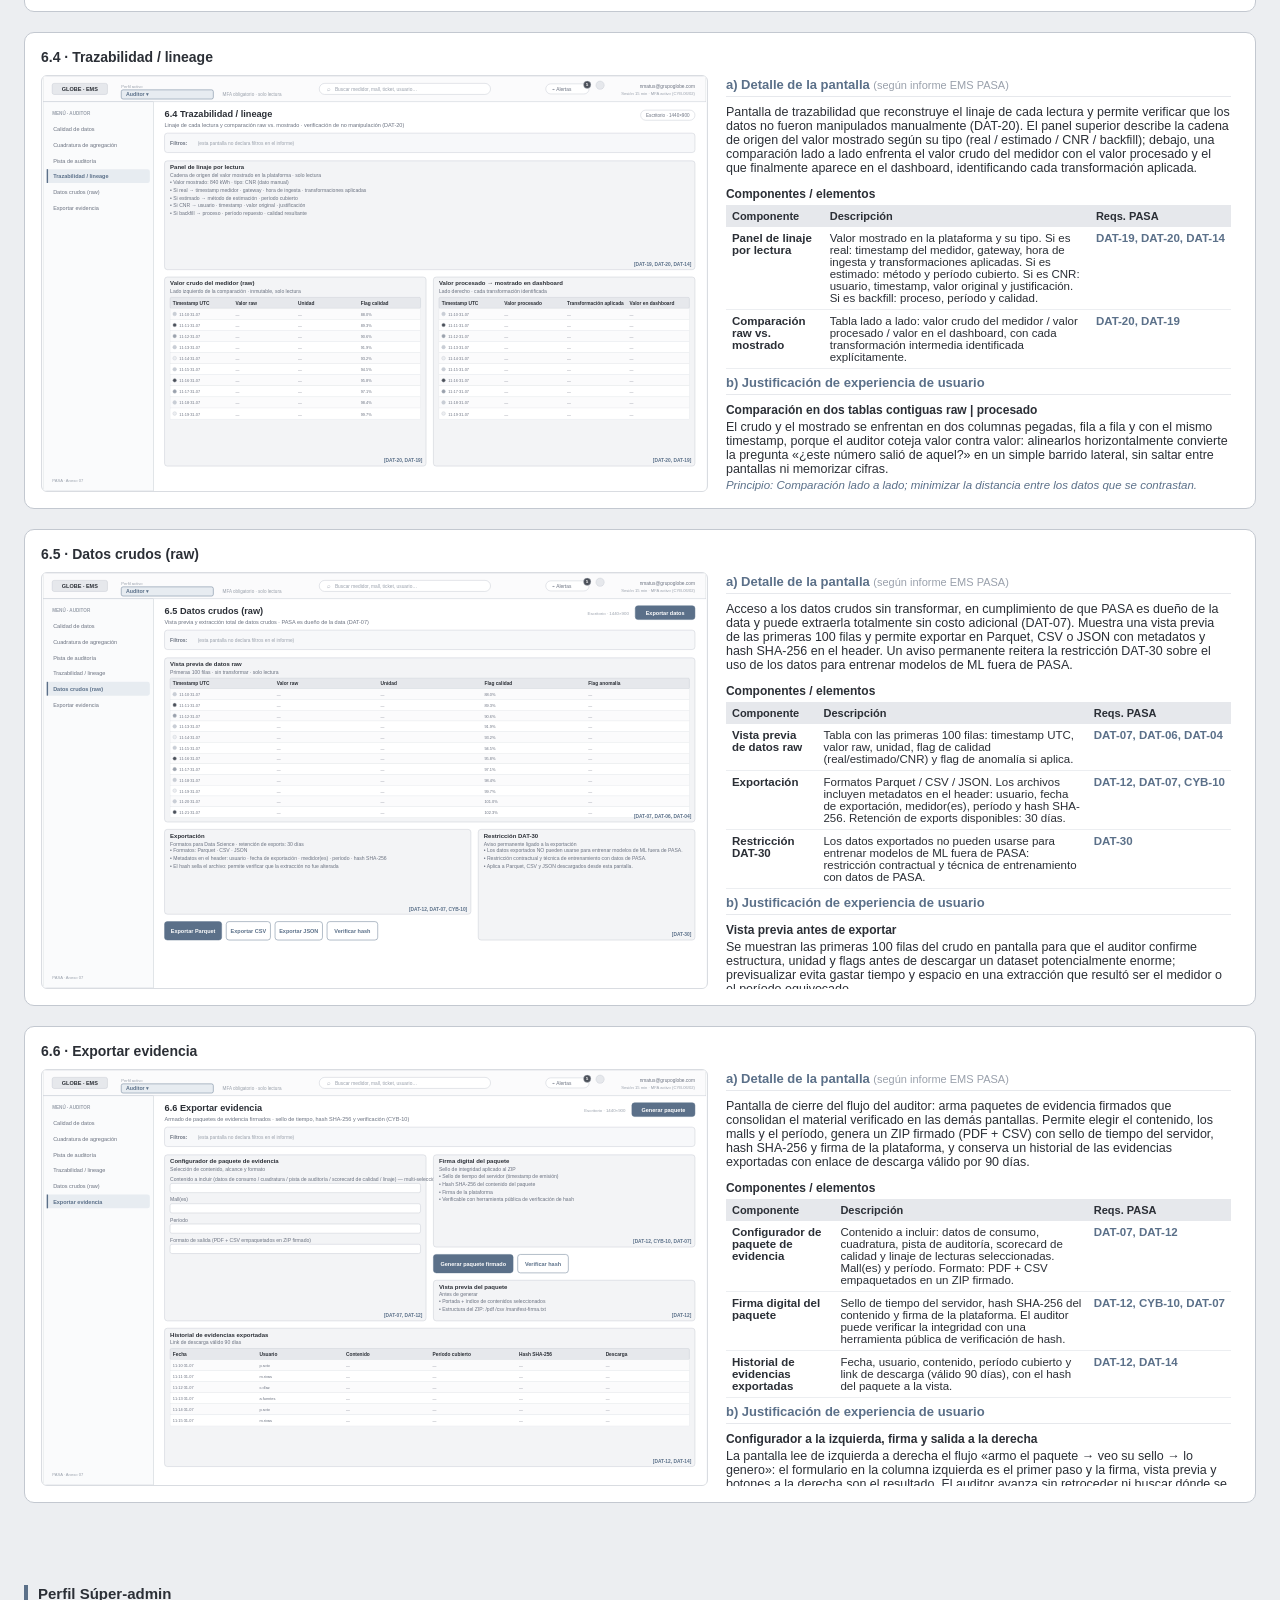
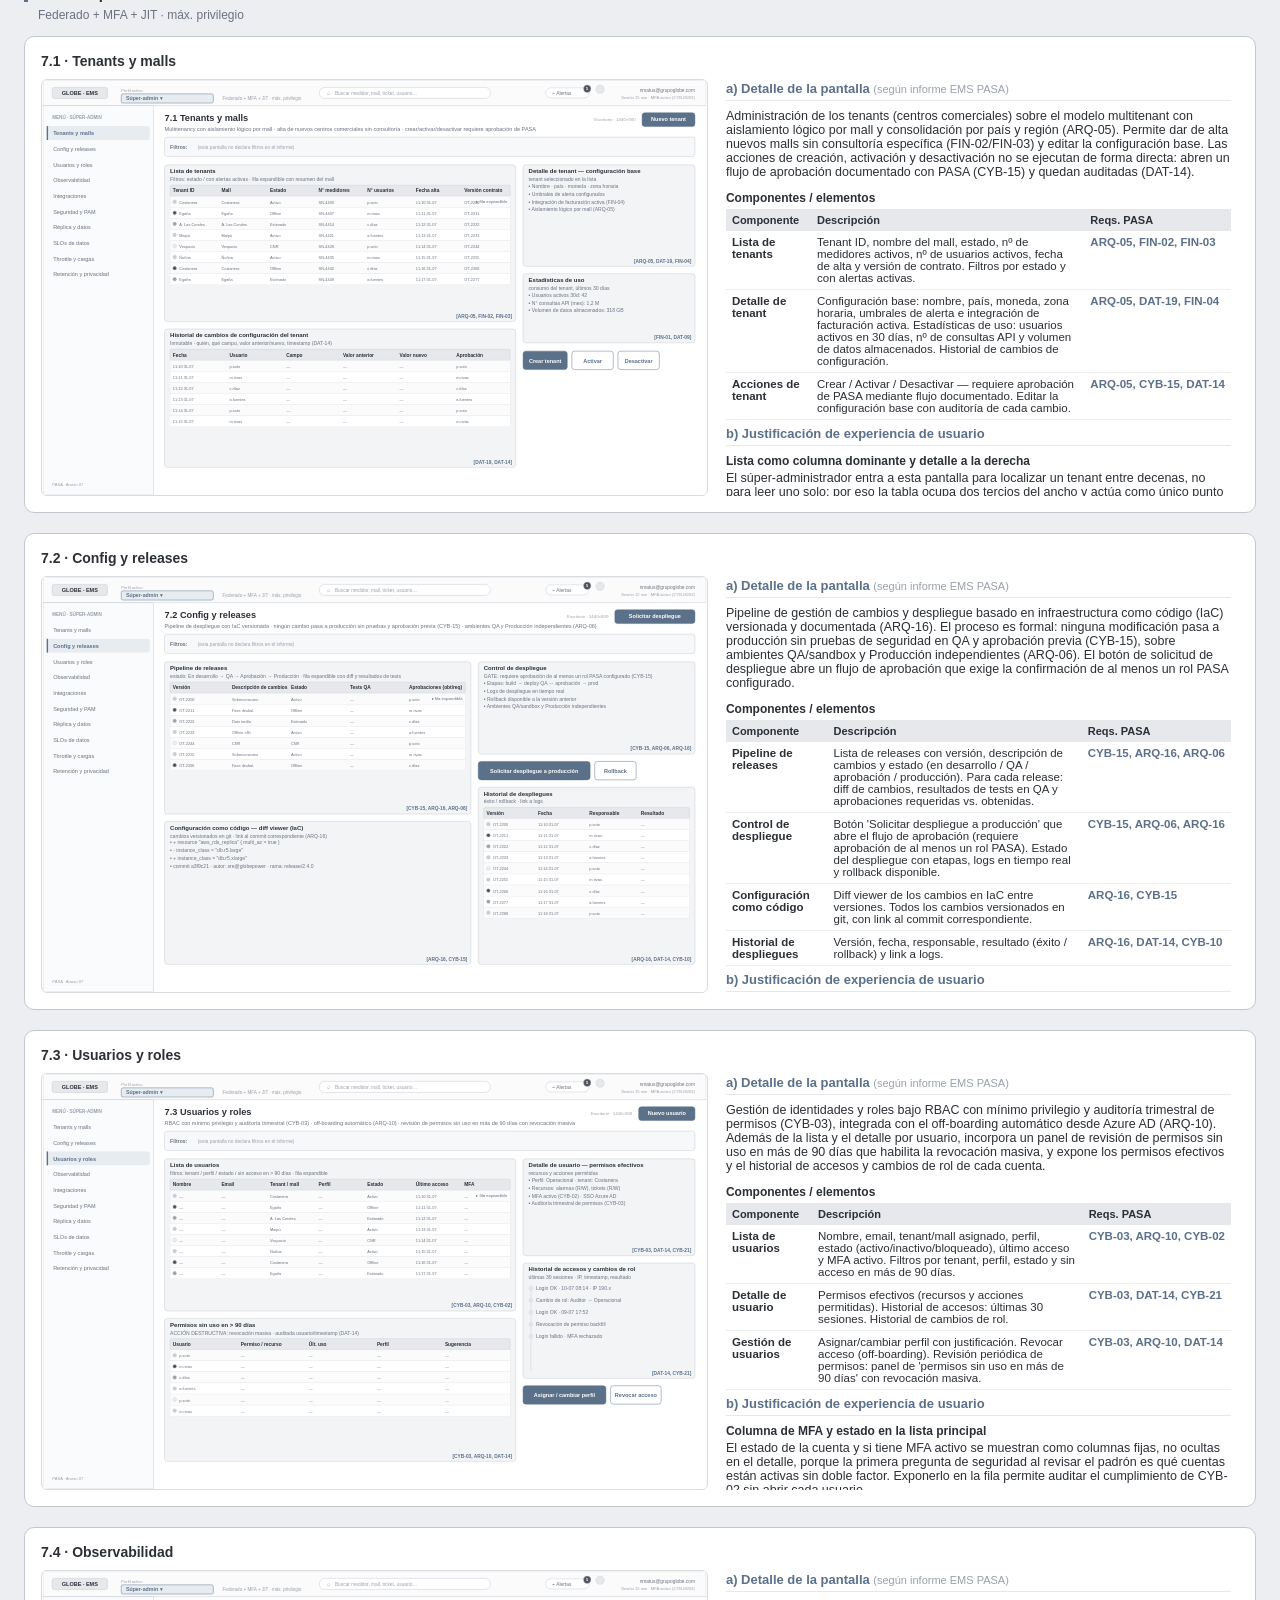
==== commit 77881a7d: "fix(3.2 Consumo jerárquico): mapa único por niveles + KPIs separados - Elimina el contenedor "Zonas " ====
--- a/index.html
+++ b/index.html
@@ -90,10 +90,9 @@
 <p class="lbl">Componentes / elementos</p><table><thead><tr><th>Componente</th><th>Descripción</th><th>Reqs. PASA</th></tr></thead><tbody>
 <tr><td><b>Nivel 0 — Total país</b></td><td>Fila raíz sin sangría. Muestra el total [MWh o métrica seleccionada] del país activo y variación % vs. período anterior.</td><td class="req">DAT-22, ARQ-05</td></tr>
 <tr><td><b>Nivel 1 — Mall (▸/▾)</b></td><td>Una fila por mall con punto de color de estado. Consumo [MWh], % del total, variación % (rojo si sube, verde si baja). Click expande y activa el detalle.</td><td class="req">DAT-11, DAT-22</td></tr>
-<tr><td><b>Nivel 2 — Piso / zona</b></td><td>Solo visible al expandir un mall (sangría doble). Nombre, consumo [MWh], variación %, punto de color según alarma. Click activa el plano de planta del piso.</td><td class="req">DAT-11, ARQ-05</td></tr>
-<tr><td><b>KPIs del mall (3 tarjetas)</b></td><td>Consumo del período [MWh], Intensidad [kWh/m²] y Costo estimado [UF], cada uno con su variación %.</td><td class="req">DAT-22, DAT-11, FIN-07</td></tr>
+<tr><td><b>Nivel 2 — Piso / zona</b></td><td>Solo visible al expandir un mall (sangría doble). Nombre, consumo [MWh], variación %, punto de color según alarma. Click profundiza el mapa por niveles hasta la tienda/local y sincroniza el detalle.</td><td class="req">DAT-11, ARQ-05</td></tr>
+<tr><td><b>KPIs del mall (3 tarjetas independientes)</b></td><td>Tres tarjetas separadas —Consumo del período [MWh], Intensidad [kWh/m²] y Costo estimado [UF]—, cada una con su valor y variación % vs. período anterior.</td><td class="req">DAT-22, DAT-11, FIN-07</td></tr>
 <tr><td><b>Gráfico de tendencia mensual</b></td><td>Barras del mall vs. barras del promedio del portafolio, últimos 8–12 meses. Permite identificar anomalías estacionales.</td><td class="req">DAT-08, DAT-22</td></tr>
-<tr><td><b>Zonas del piso seleccionado</b></td><td>Tarjetas coloreadas por estado para cada tienda/zona del piso activo, con nombre y consumo [MWh]. Coherente con el Nivel 3 del Panel consolidado.</td><td class="req">DAT-11, DAT-03</td></tr>
 <tr><td><b>Tabla de remarcadores</b></td><td>Al seleccionar el mall (sin piso): ID medidor, zona, consumo [MWh], % del total, último valor, timestamp y estado (activo/offline/CNR/estimado).</td><td class="req">DAT-06, DAT-19, DAT-17</td></tr>
 </tbody></table>
 <p class="lbl">Filtros disponibles</p><table><thead><tr><th>Filtro</th><th>Opciones</th><th>Por defecto</th></tr></thead><tbody>
@@ -106,6 +105,9 @@
 <tr><td><b>Moneda de costos</b></td><td>UF / CLP / USD</td><td>UF</td></tr>
 </tbody></table>
 <h4>b) Justificación de experiencia de usuario</h4>
+<div class="ux"><p class="uxc">Un solo mapa por niveles (sin contenedor de planta aparte)</p><p>La navegación País → Centro comercial → Tienda/Local ocurre dentro del mismo mapa con drill-down, igual que en el Panel consolidado, en vez de mostrar el nivel de piso en un contenedor separado. Así el gerente no ve el mismo objeto de análisis partido en dos tarjetas con niveles de selección distintos: hay una sola fuente de verdad espacial y un único modelo mental de navegación.</p>
+<p class="prin">Principio: Consistencia entre pantallas; evitar niveles de selección duplicados en contenedores distintos.</p>
+</div>
 <div class="ux"><p class="uxc">Tres paneles sincronizados en una vista</p><p>Mapa, árbol y detalle conviven sin pestañas ni modales porque el gerente compara «dónde» (mapa), «cuánto» (árbol) y «por qué» (detalle) en un mismo golpe de vista. Sincronizar los tres al hacer un solo clic elimina la coordinación manual y evita que pierda el hilo del análisis.</p>
 <p class="prin">Principio: Múltiples vistas coordinadas; reducir el costo de interacción.</p>
 </div>
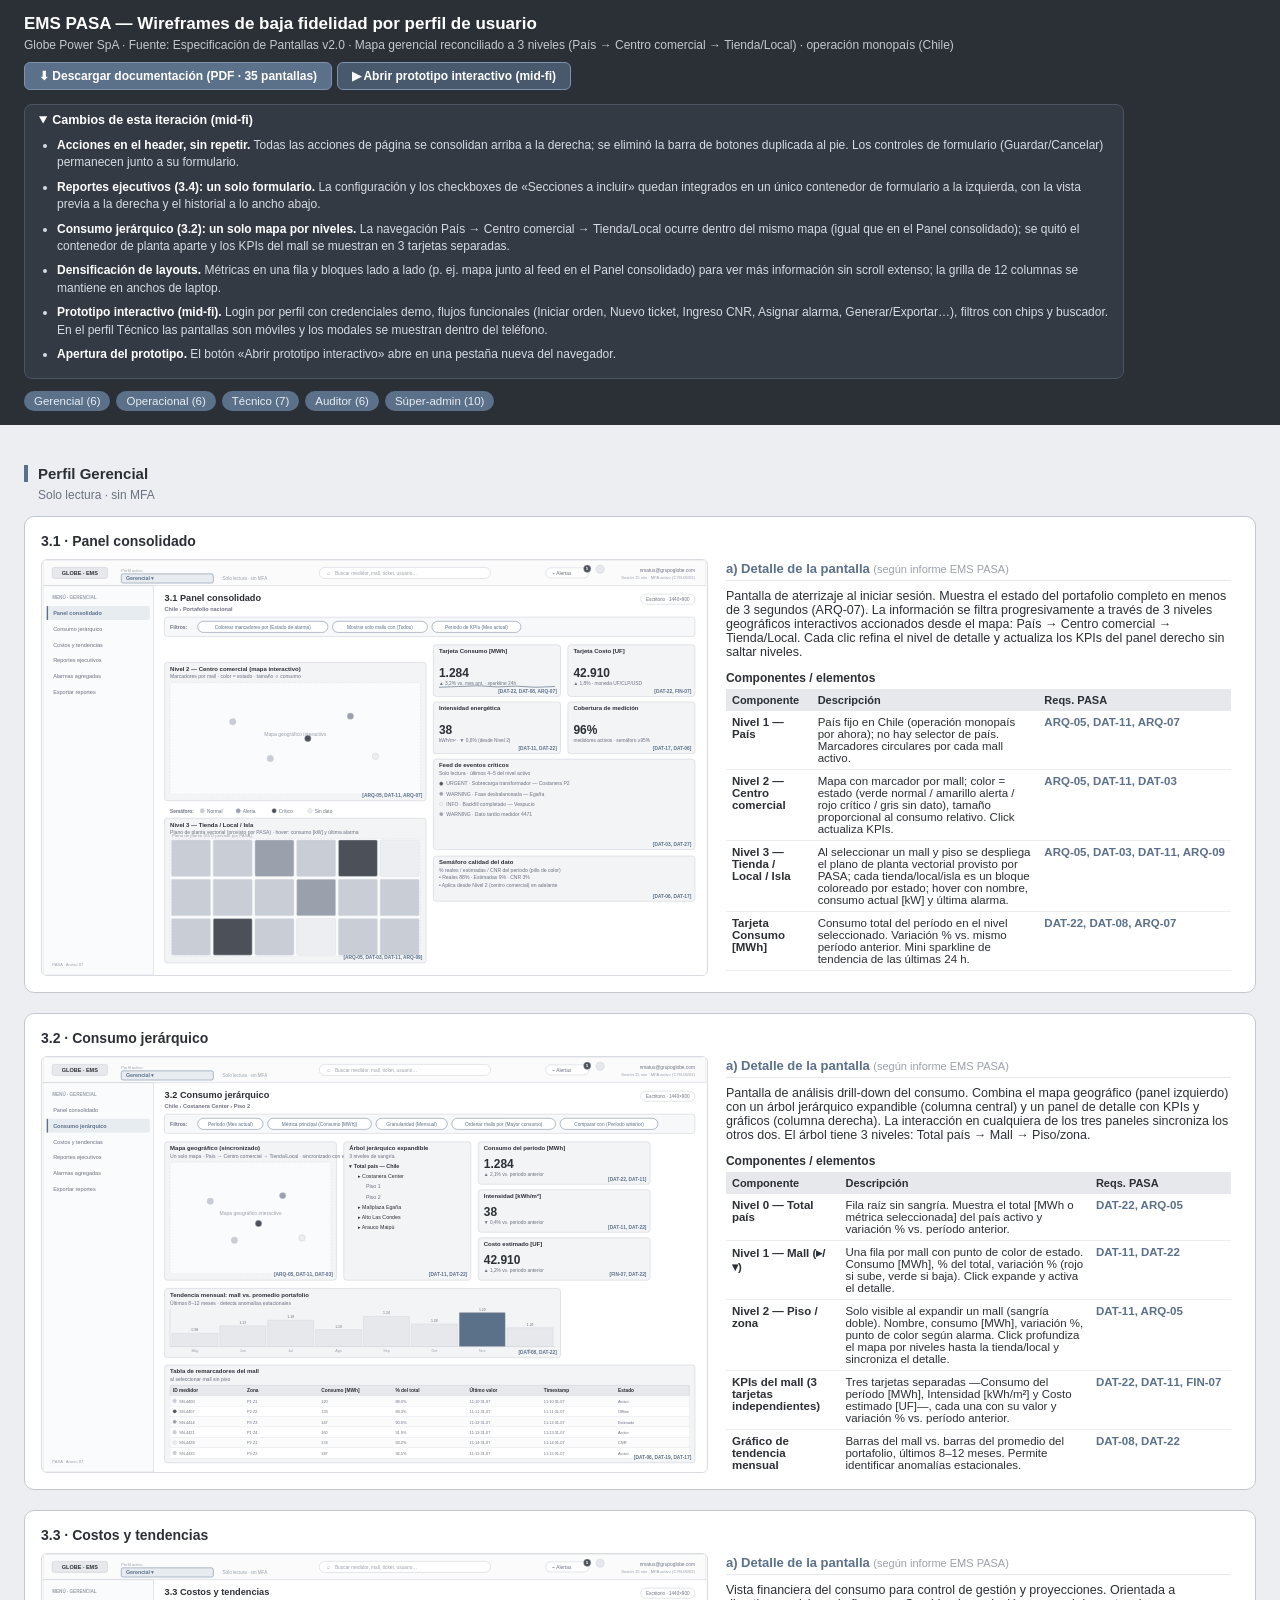
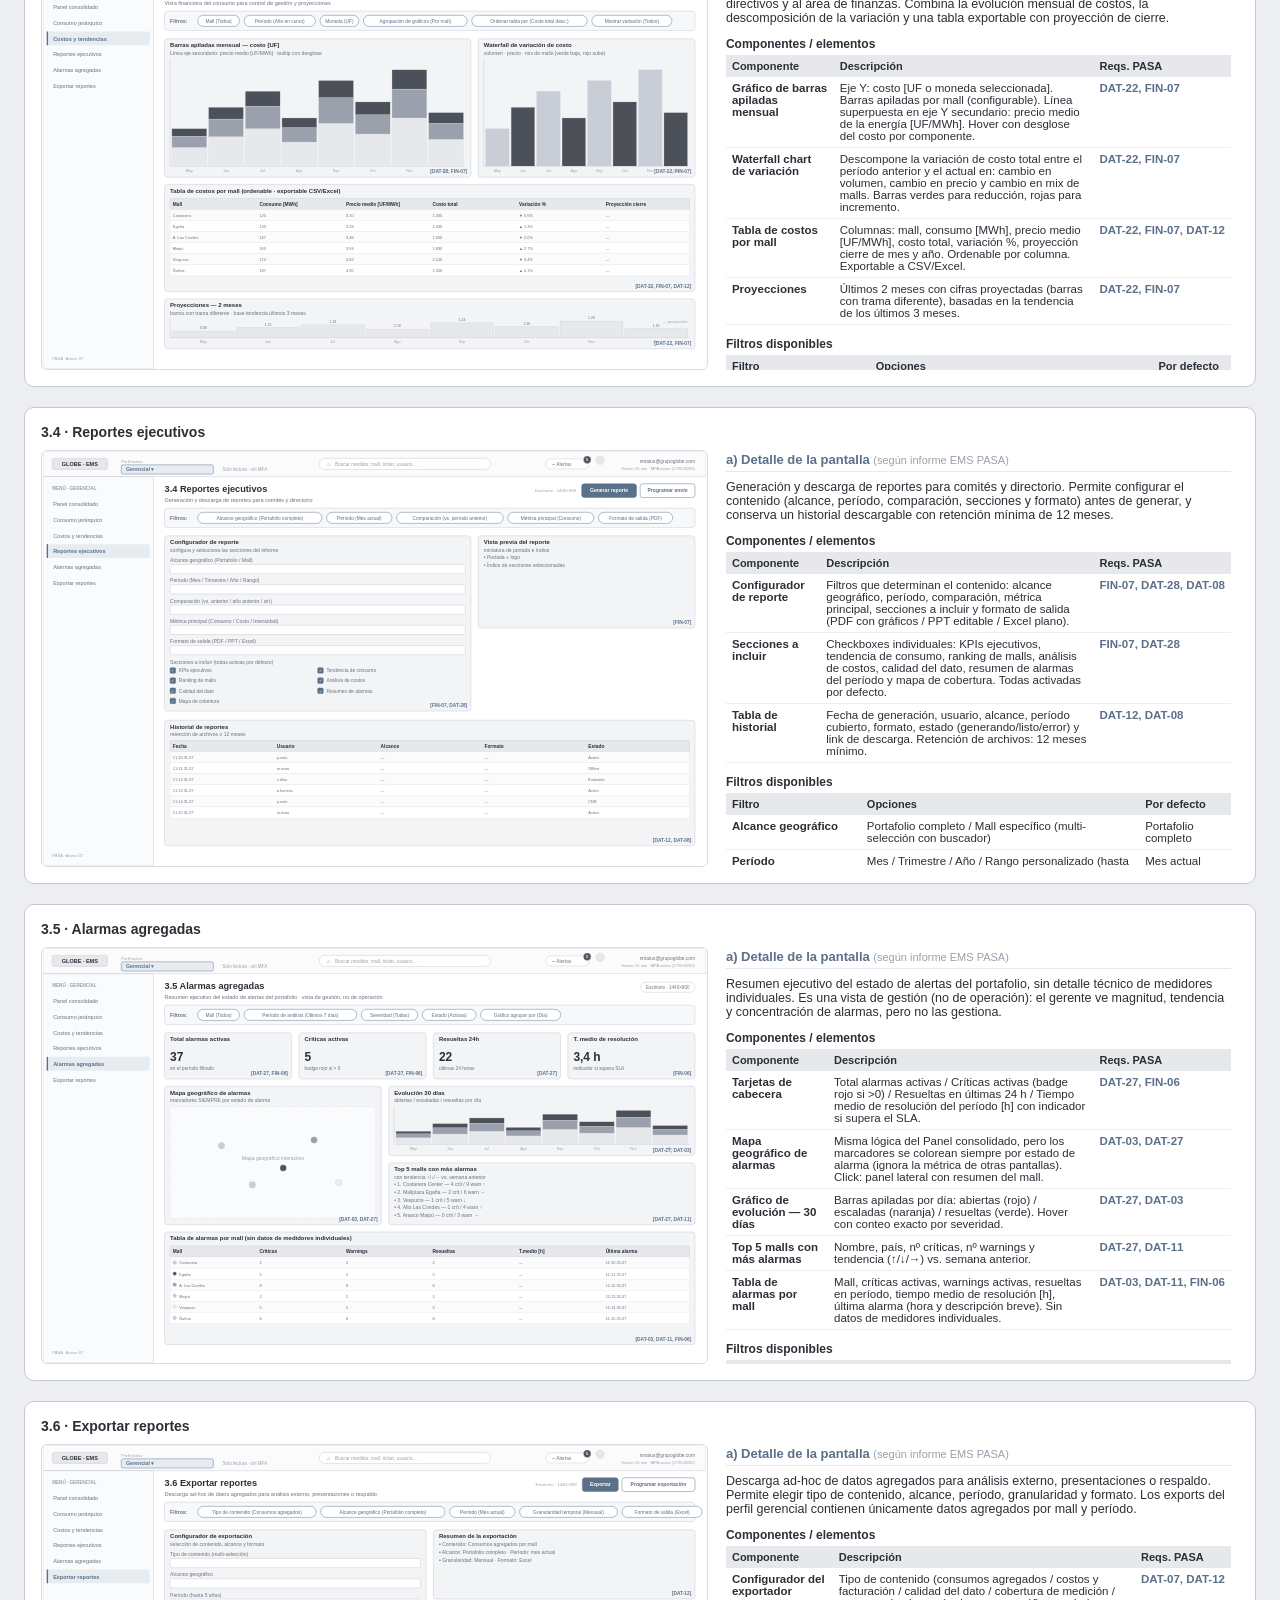
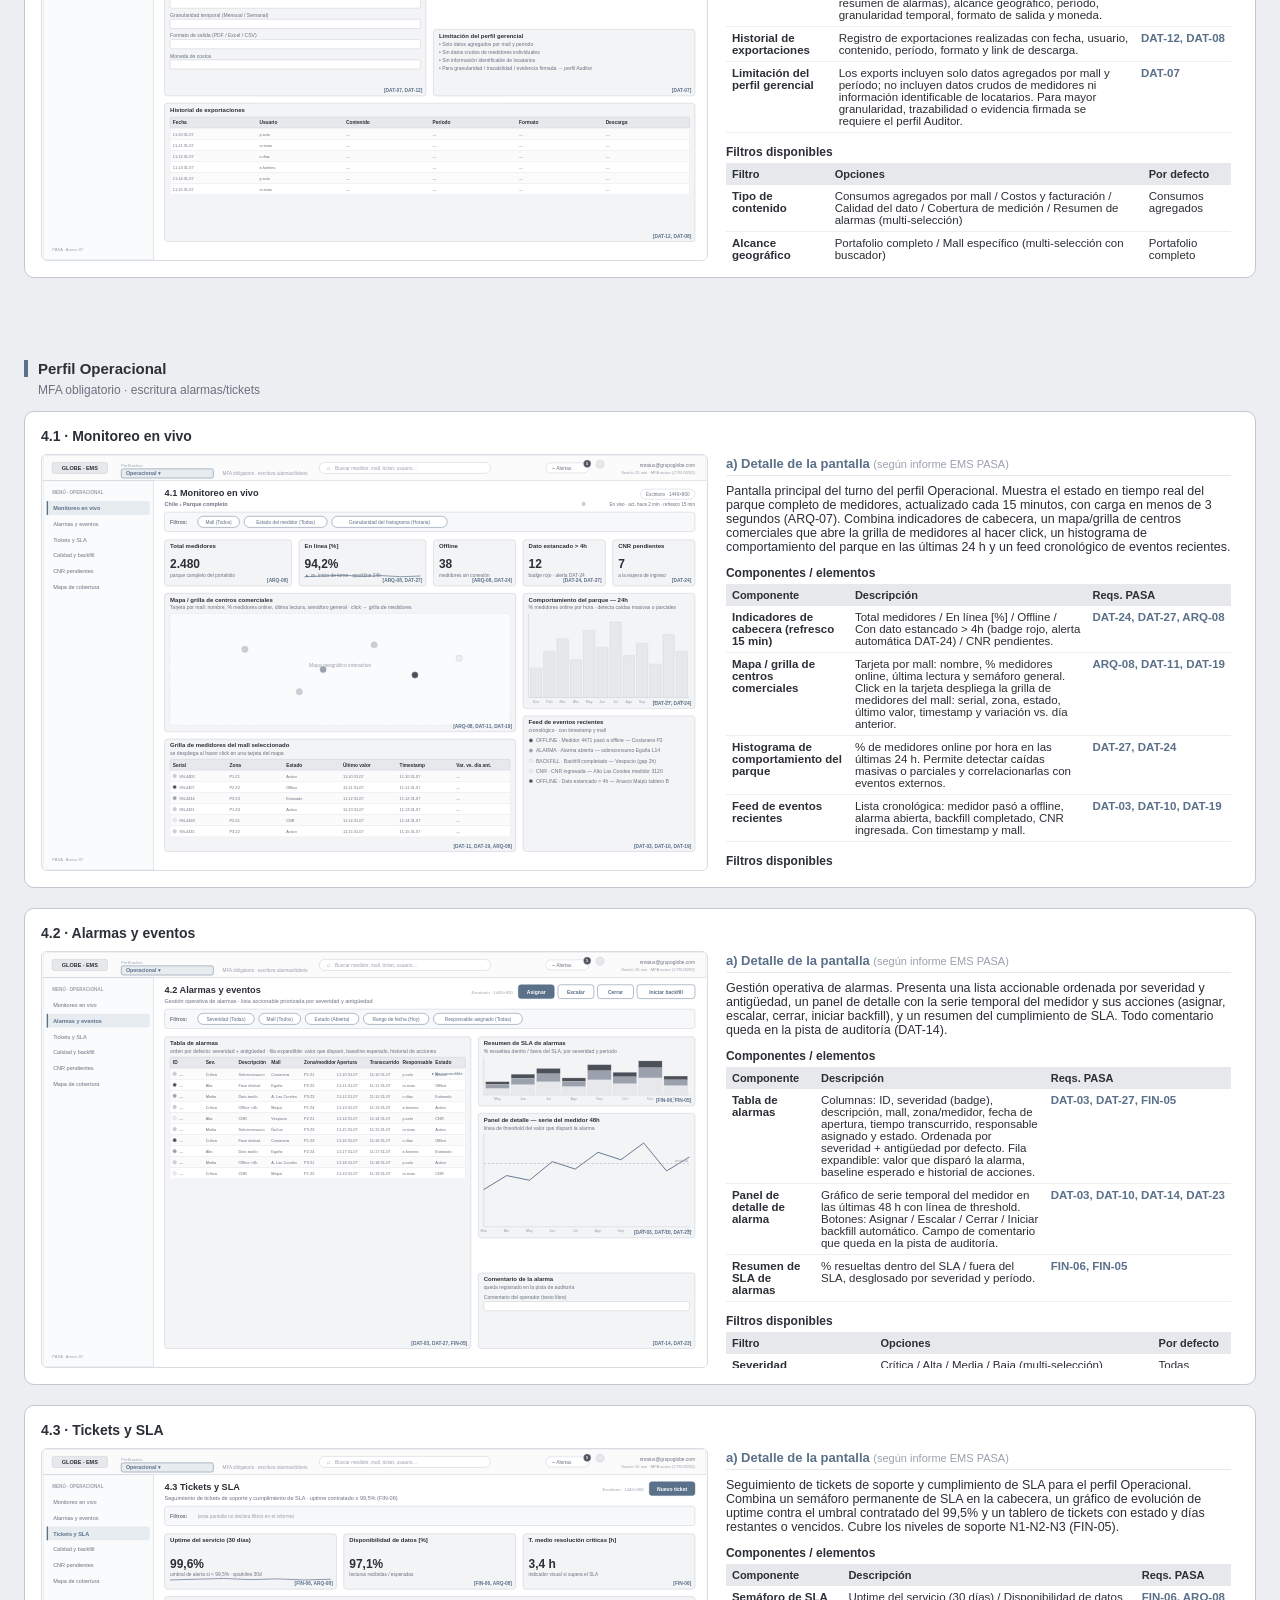
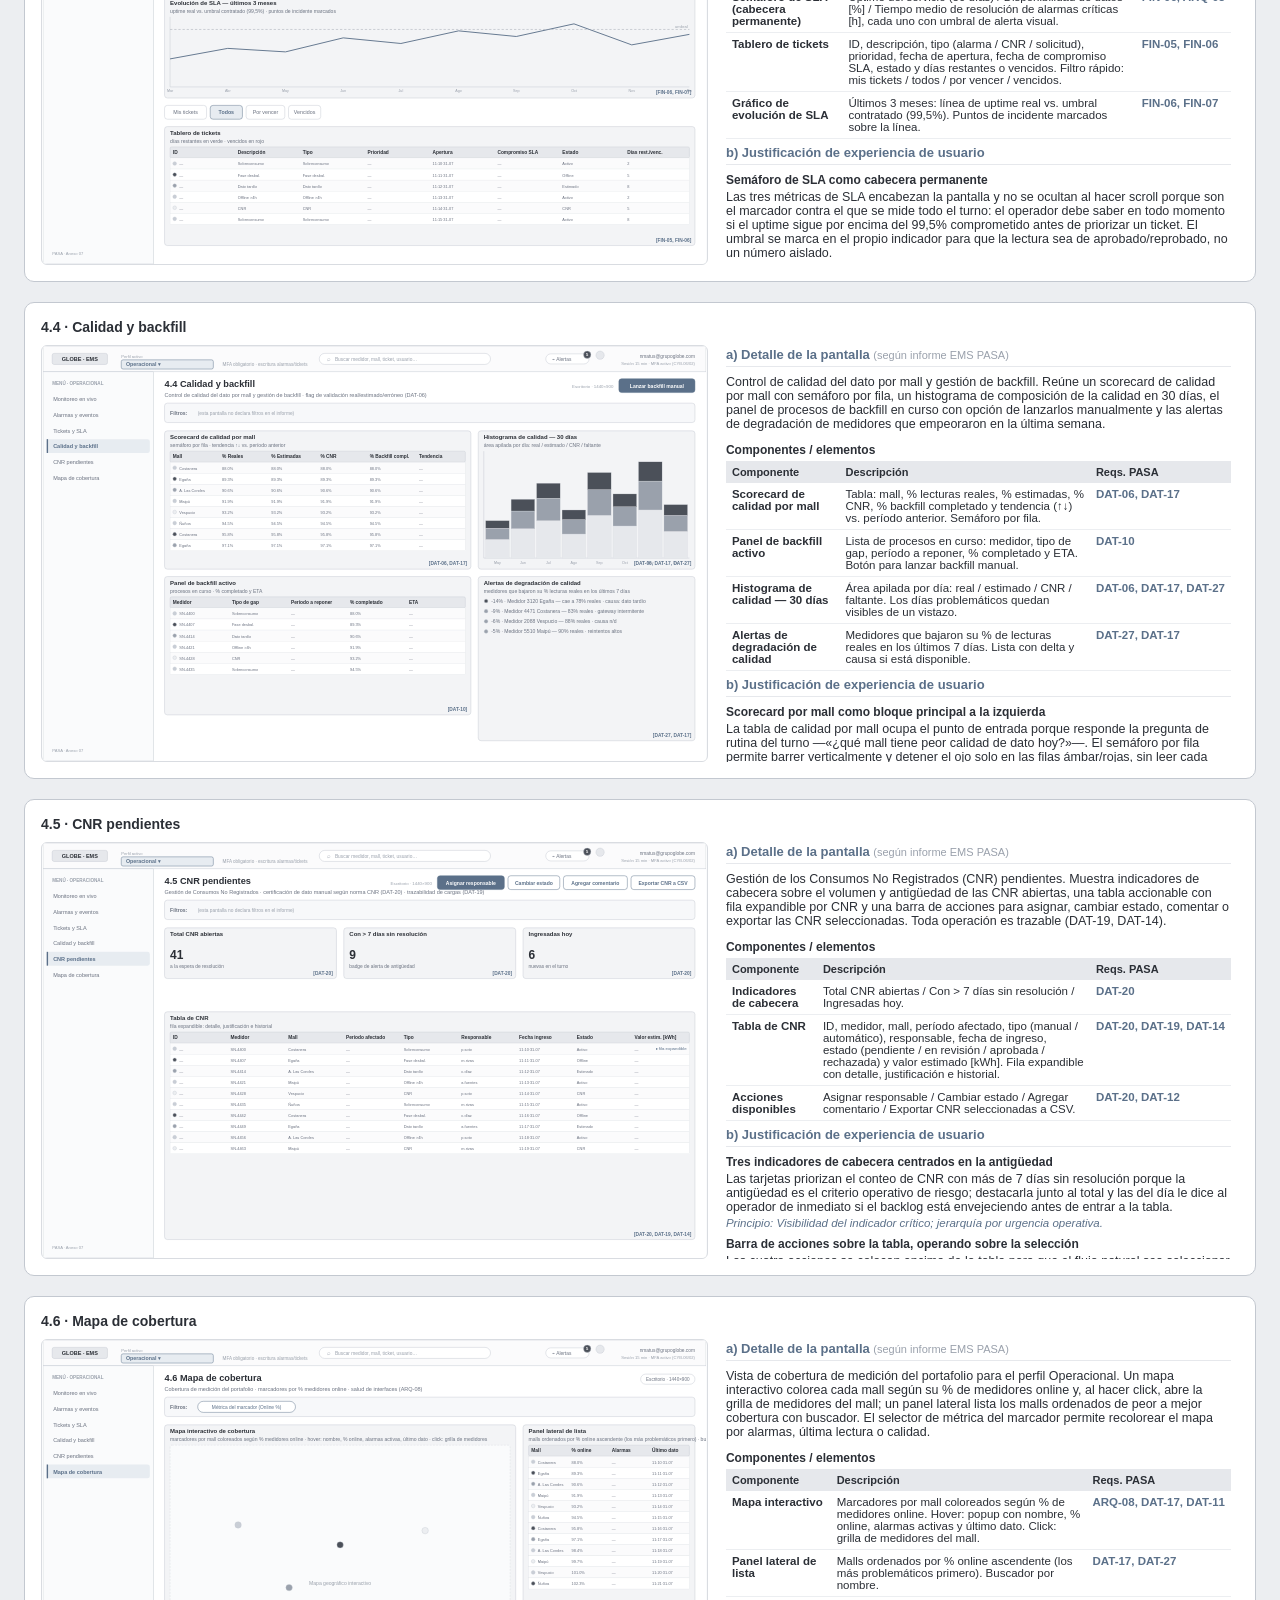
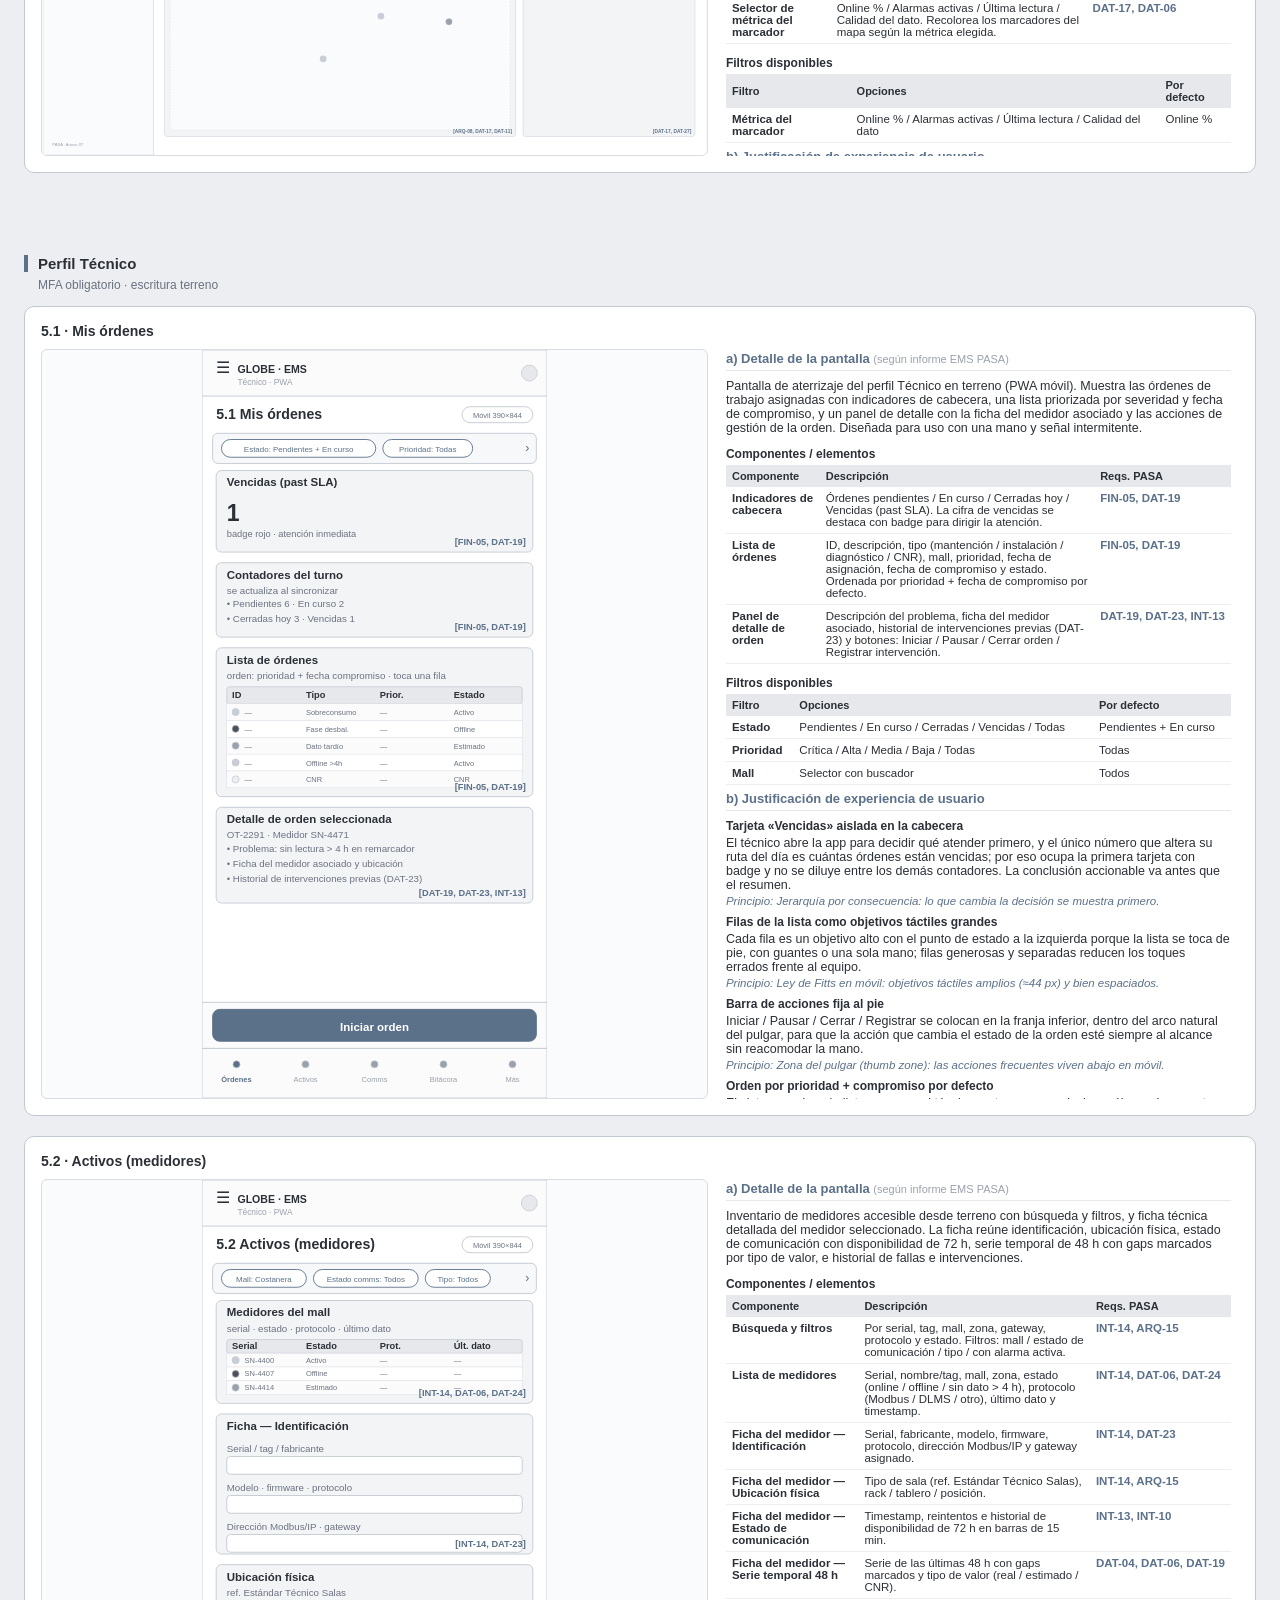
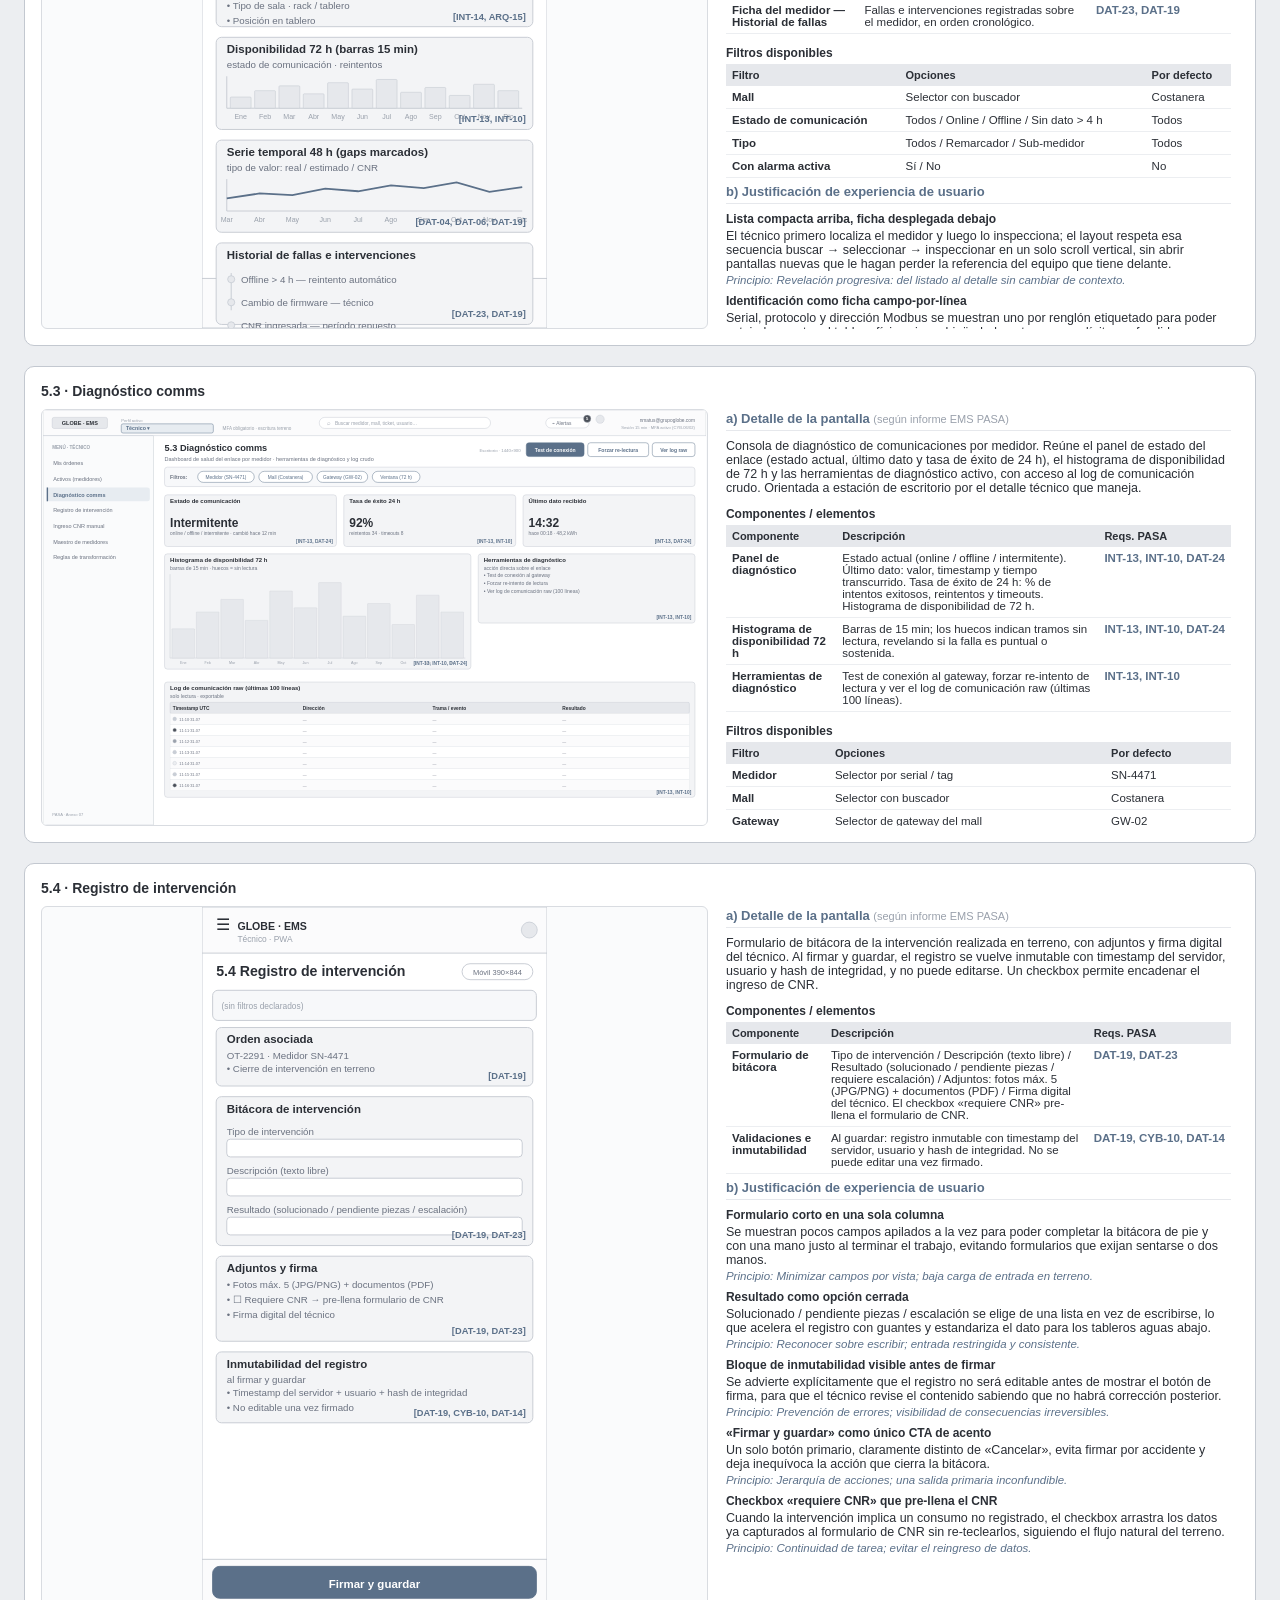
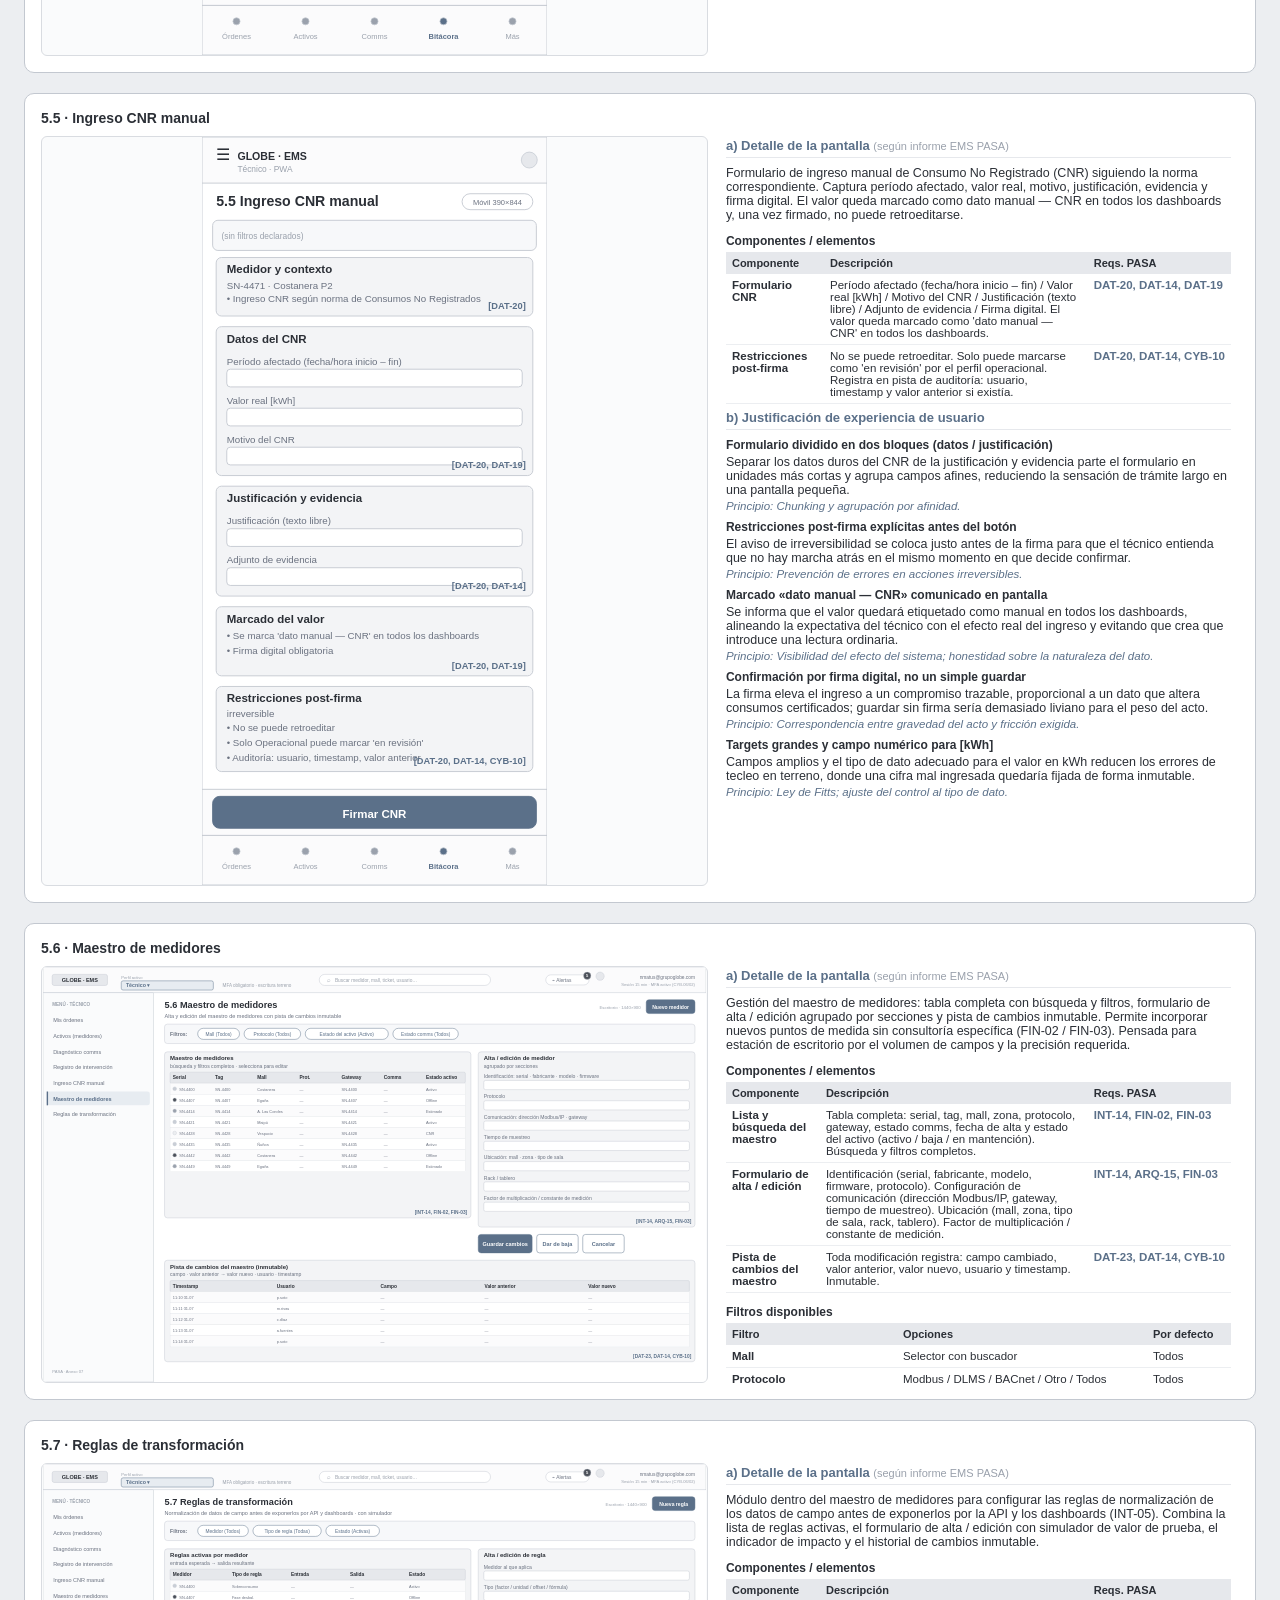
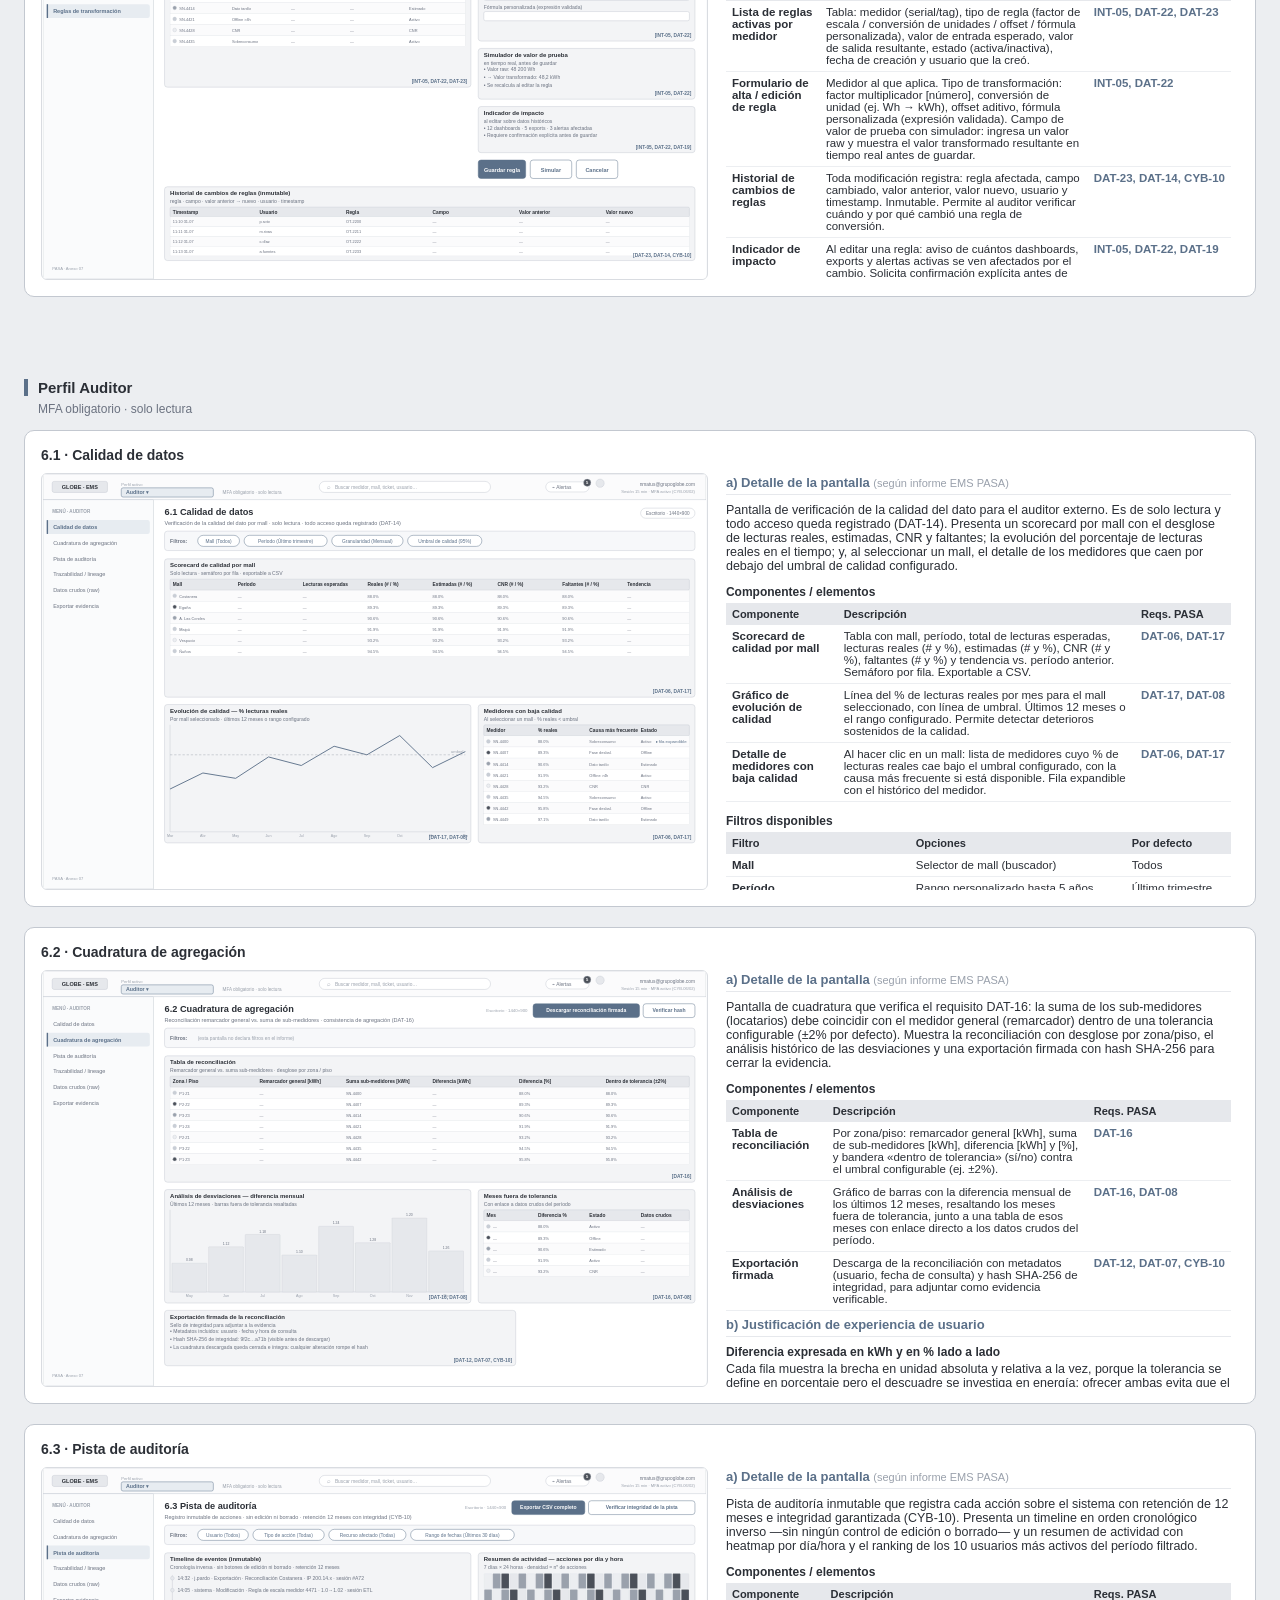
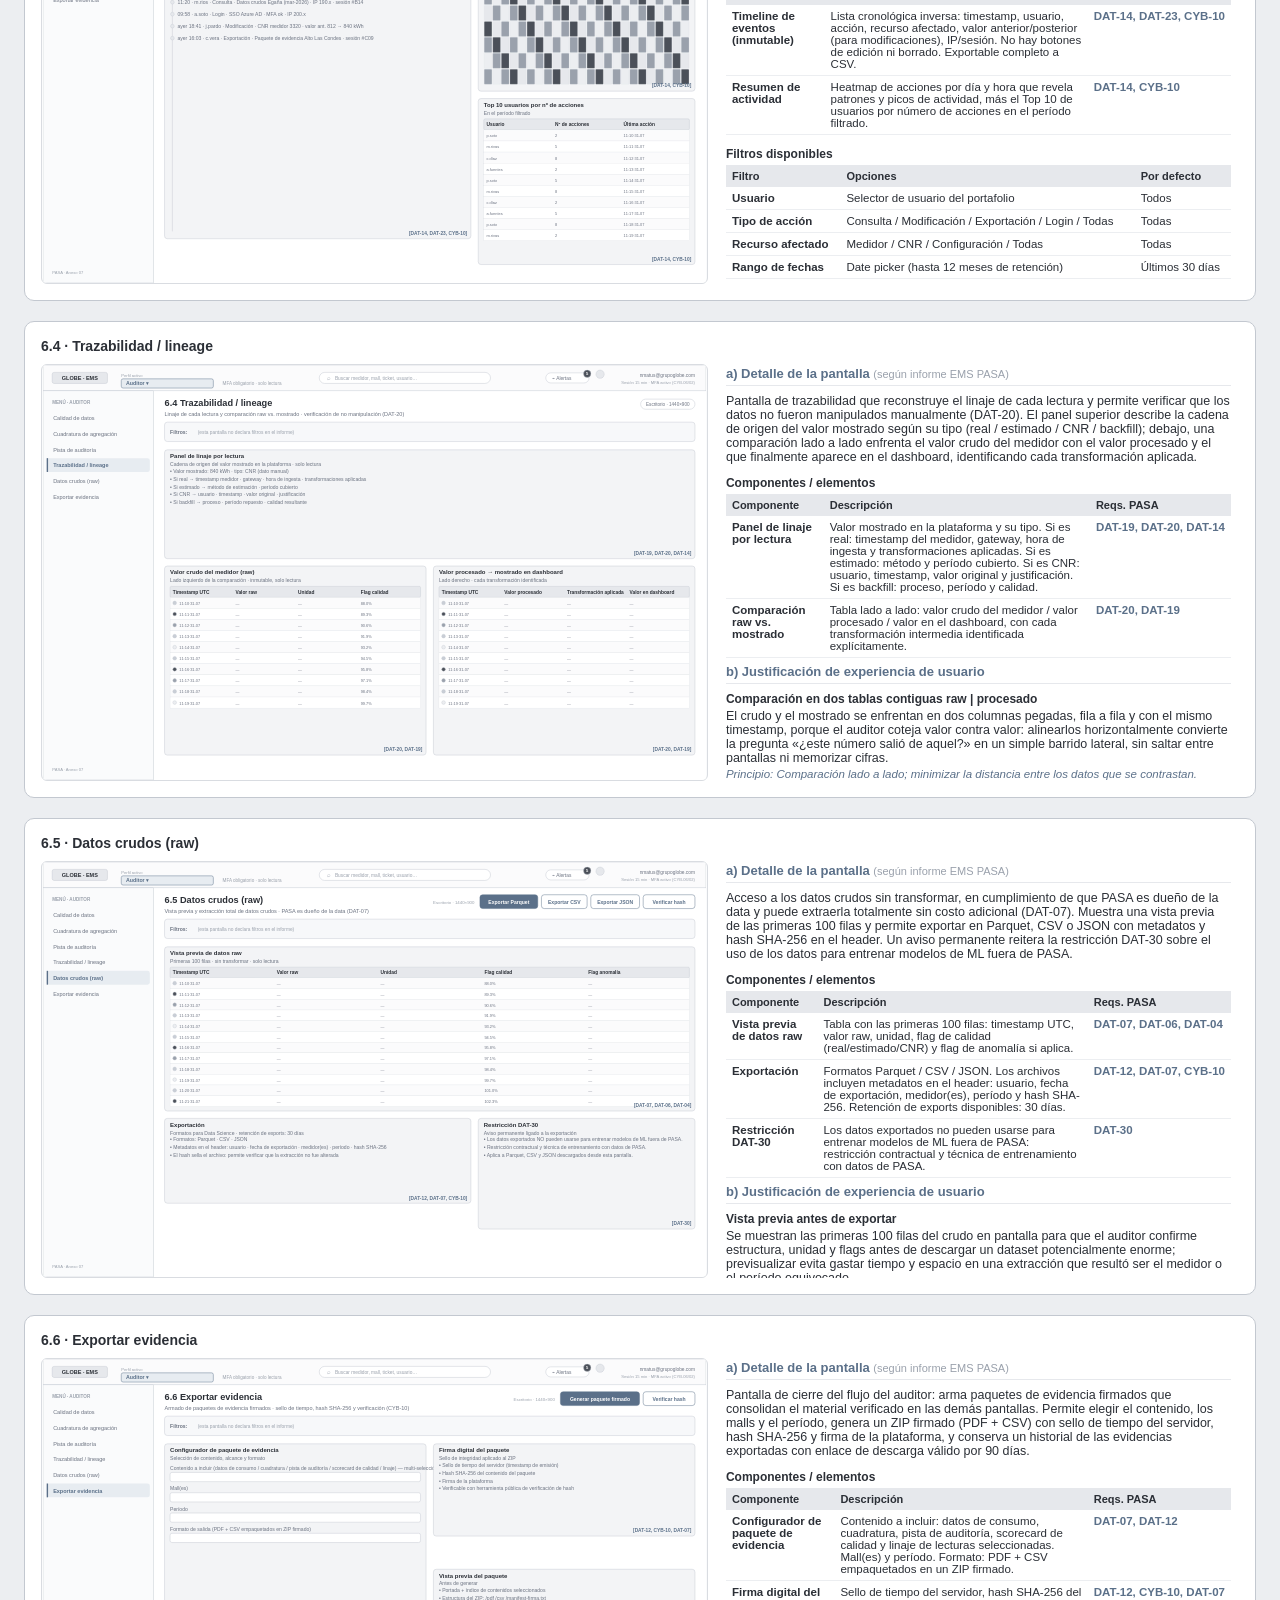
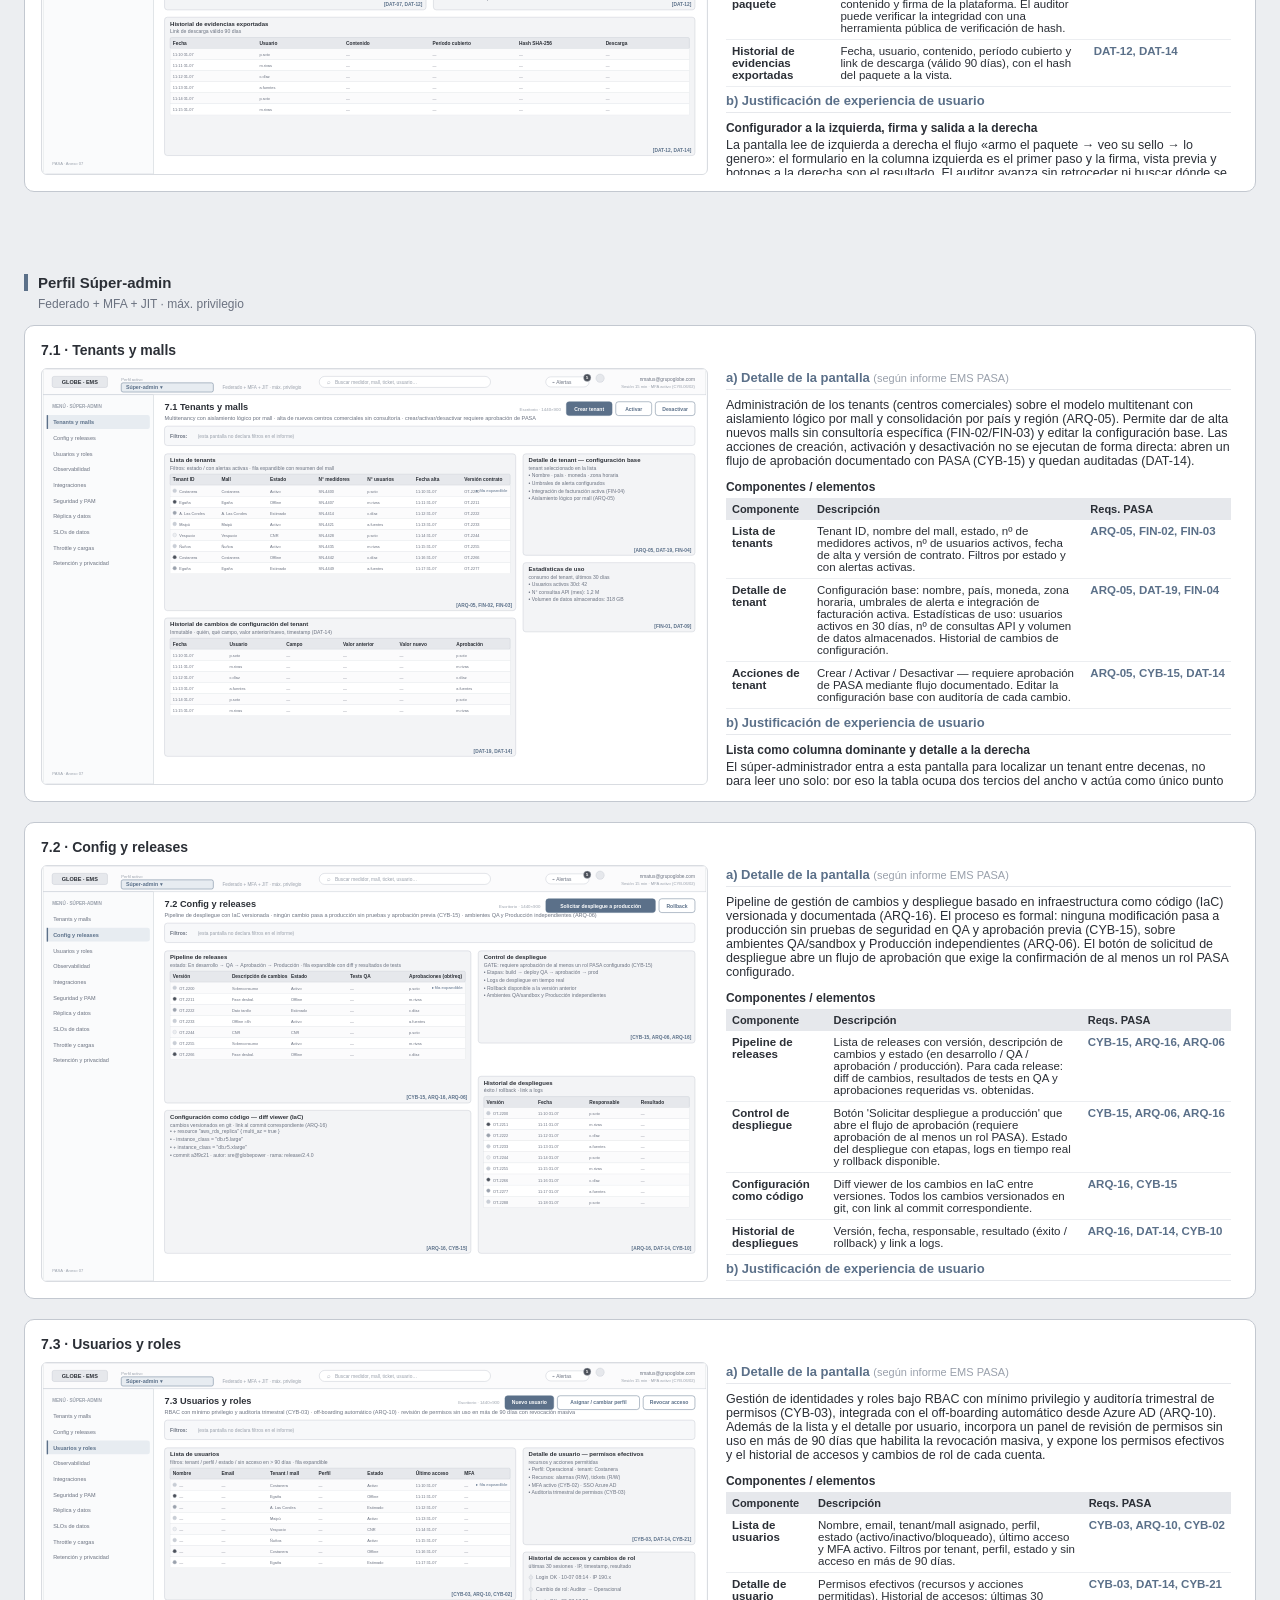
==== commit 460e64cd: "docs: refleja los cambios del prototipo en wireframes y PDF + explicación - render.py: acciones de p" ====
--- a/index.html
+++ b/index.html
@@ -9,6 +9,11 @@
 nav.anchors a:hover{background:#6d84a0}
 header.top a.pdf{display:inline-block;margin:0 0 12px;font-size:12px;color:#fff;background:#5b7089;border:1px solid #7d93ad;padding:6px 14px;border-radius:6px;text-decoration:none;font-weight:600}
 header.top a.pdf:hover{background:#6d84a0}
+details.chlog{margin:2px 0 12px;background:#343a44;border:1px solid #4b5563;border-radius:8px;padding:8px 14px;max-width:1100px}
+details.chlog summary{cursor:pointer;font-size:12.5px;font-weight:700;color:#fff}
+details.chlog ul{margin:10px 0 4px;padding-left:18px}
+details.chlog li{font-size:12px;color:#d7dbe1;margin:0 0 7px;line-height:1.45}
+details.chlog li b{color:#fff}
 .group{padding:22px 24px}.group h2{font-size:15px;border-left:4px solid #5b7089;padding-left:10px;margin:18px 0 6px;scroll-margin-top:104px}
 .group .gmeta{font-size:12px;color:#6b7280;margin:0 0 14px 14px}
 .row{display:grid;grid-template-columns:minmax(0,1.3fr) minmax(0,1fr);grid-template-rows:auto auto;column-gap:18px;background:#fff;border:1px solid #c3c8d0;border-radius:10px;padding:16px;margin-bottom:20px;scroll-margin-top:104px}
@@ -31,7 +36,15 @@
 <header class="top"><h1>EMS PASA — Wireframes de baja fidelidad por perfil de usuario</h1>
 <p>Globe Power SpA · Fuente: Especificación de Pantallas v2.0 · Mapa gerencial reconciliado a 3 niveles (País → Centro comercial → Tienda/Local) · operación monopaís (Chile)</p>
 <a class="pdf" href="EMS_PASA_wireframes.pdf" target="_blank" rel="noopener">⬇ Descargar documentación (PDF · 35 pantallas)</a>
-<a class="pdf" href="prototipo/" style="background:#48596e">▶ Abrir prototipo interactivo (mid-fi)</a>
+<a class="pdf" href="prototipo/" target="_blank" rel="noopener" style="background:#48596e">▶ Abrir prototipo interactivo (mid-fi)</a>
+<details class="chlog" open><summary>Cambios de esta iteración (mid-fi)</summary><ul>
+<li><b>Acciones en el header, sin repetir.</b> Todas las acciones de página se consolidan arriba a la derecha; se eliminó la barra de botones duplicada al pie. Los controles de formulario (Guardar/Cancelar) permanecen junto a su formulario.</li>
+<li><b>Reportes ejecutivos (3.4): un solo formulario.</b> La configuración y los checkboxes de «Secciones a incluir» quedan integrados en un único contenedor de formulario a la izquierda, con la vista previa a la derecha y el historial a lo ancho abajo.</li>
+<li><b>Consumo jerárquico (3.2): un solo mapa por niveles.</b> La navegación País → Centro comercial → Tienda/Local ocurre dentro del mismo mapa (igual que en el Panel consolidado); se quitó el contenedor de planta aparte y los KPIs del mall se muestran en 3 tarjetas separadas.</li>
+<li><b>Densificación de layouts.</b> Métricas en una fila y bloques lado a lado (p. ej. mapa junto al feed en el Panel consolidado) para ver más información sin scroll extenso; la grilla de 12 columnas se mantiene en anchos de laptop.</li>
+<li><b>Prototipo interactivo (mid-fi).</b> Login por perfil con credenciales demo, flujos funcionales (Iniciar orden, Nuevo ticket, Ingreso CNR, Asignar alarma, Generar/Exportar…), filtros con chips y buscador. En el perfil Técnico las pantallas son móviles y los modales se muestran dentro del teléfono.</li>
+<li><b>Apertura del prototipo.</b> El botón «Abrir prototipo interactivo» abre en una pestaña nueva del navegador.</li>
+</ul></details>
 <nav class="anchors">
 <a href="#gerencial">Gerencial (6)</a>
 <a href="#operacional">Operacional (6)</a>
@@ -63,6 +76,9 @@
 <tr><td><b>Período de KPIs</b></td><td>Hoy / Mes actual / Trimestre / Últimos 12 meses / Rango personalizado</td><td>Mes actual</td></tr>
 </tbody></table>
 <h4>b) Justificación de experiencia de usuario</h4>
+<div class="ux"><p class="uxc">Distribución densa: métricas en fila y mapa junto al feed</p><p>Las cuatro tarjetas de KPI se alinean en una sola fila superior y el mapa por niveles comparte fila con el feed de eventos críticos, de modo que cifras, geografía y eventos se leen en un solo golpe de vista, sin desplazarse. Reduce el scroll y refuerza la lectura de la pantalla de aterrizaje en &lt; 3 s (ARQ-07).</p>
+<p class="prin">Principio: Máxima información por pantalla; jerarquía visual; economía de scroll.</p>
+</div>
 <div class="ux"><p class="uxc">Mapa como único punto de entrada (superior-izquierda)</p><p>El gerente abre esta pantalla para responder una sola pregunta: «¿dónde hay un problema en mi portafolio?». Por eso el mapa ocupa el cuadrante de mayor peso visual —arranque del recorrido de lectura en F— y no una columna lateral: la ubicación geográfica del riesgo es el primer dato que busca, y los marcadores de color le permiten localizar el mall crítico sin leer una sola cifra.</p>
 <p class="prin">Principio: Patrón de lectura en F y jerarquía visual: lo urgente ocupa el punto de entrada.</p>
 </div>
@@ -193,6 +209,9 @@
 </div>
 <div class="ux"><p class="uxc">Historial con estado y link de descarga</p><p>El historial expone el estado (generando/listo/error) y el link en la misma fila para que el gerente sepa si un reporte ya está disponible sin reintentar; el estado visible reduce la incertidumbre en generaciones que tardan.</p>
 <p class="prin">Principio: Feedback de estado de procesos asíncronos.</p>
+</div>
+<div class="ux"><p class="uxc">Configuración y secciones en un solo formulario · vista previa a la derecha</p><p>Todo lo que define el informe —alcance, período, comparación, métrica, formato y las secciones a incluir (checkboxes)— vive en un único contenedor de formulario, en vez de repartirse en tarjetas separadas. La vista previa se ubica a la derecha para dar feedback inmediato de lo que se generará y las acciones (Generar / Programar) se consolidan en el header. Así el gerente arma el reporte de arriba abajo en una sola columna, sin saltar entre contenedores.</p>
+<p class="prin">Principio: Agrupar lo que se decide junto; feedback inmediato; una sola tarea, un solo lugar.</p>
 </div>
 </div>
 </div>
